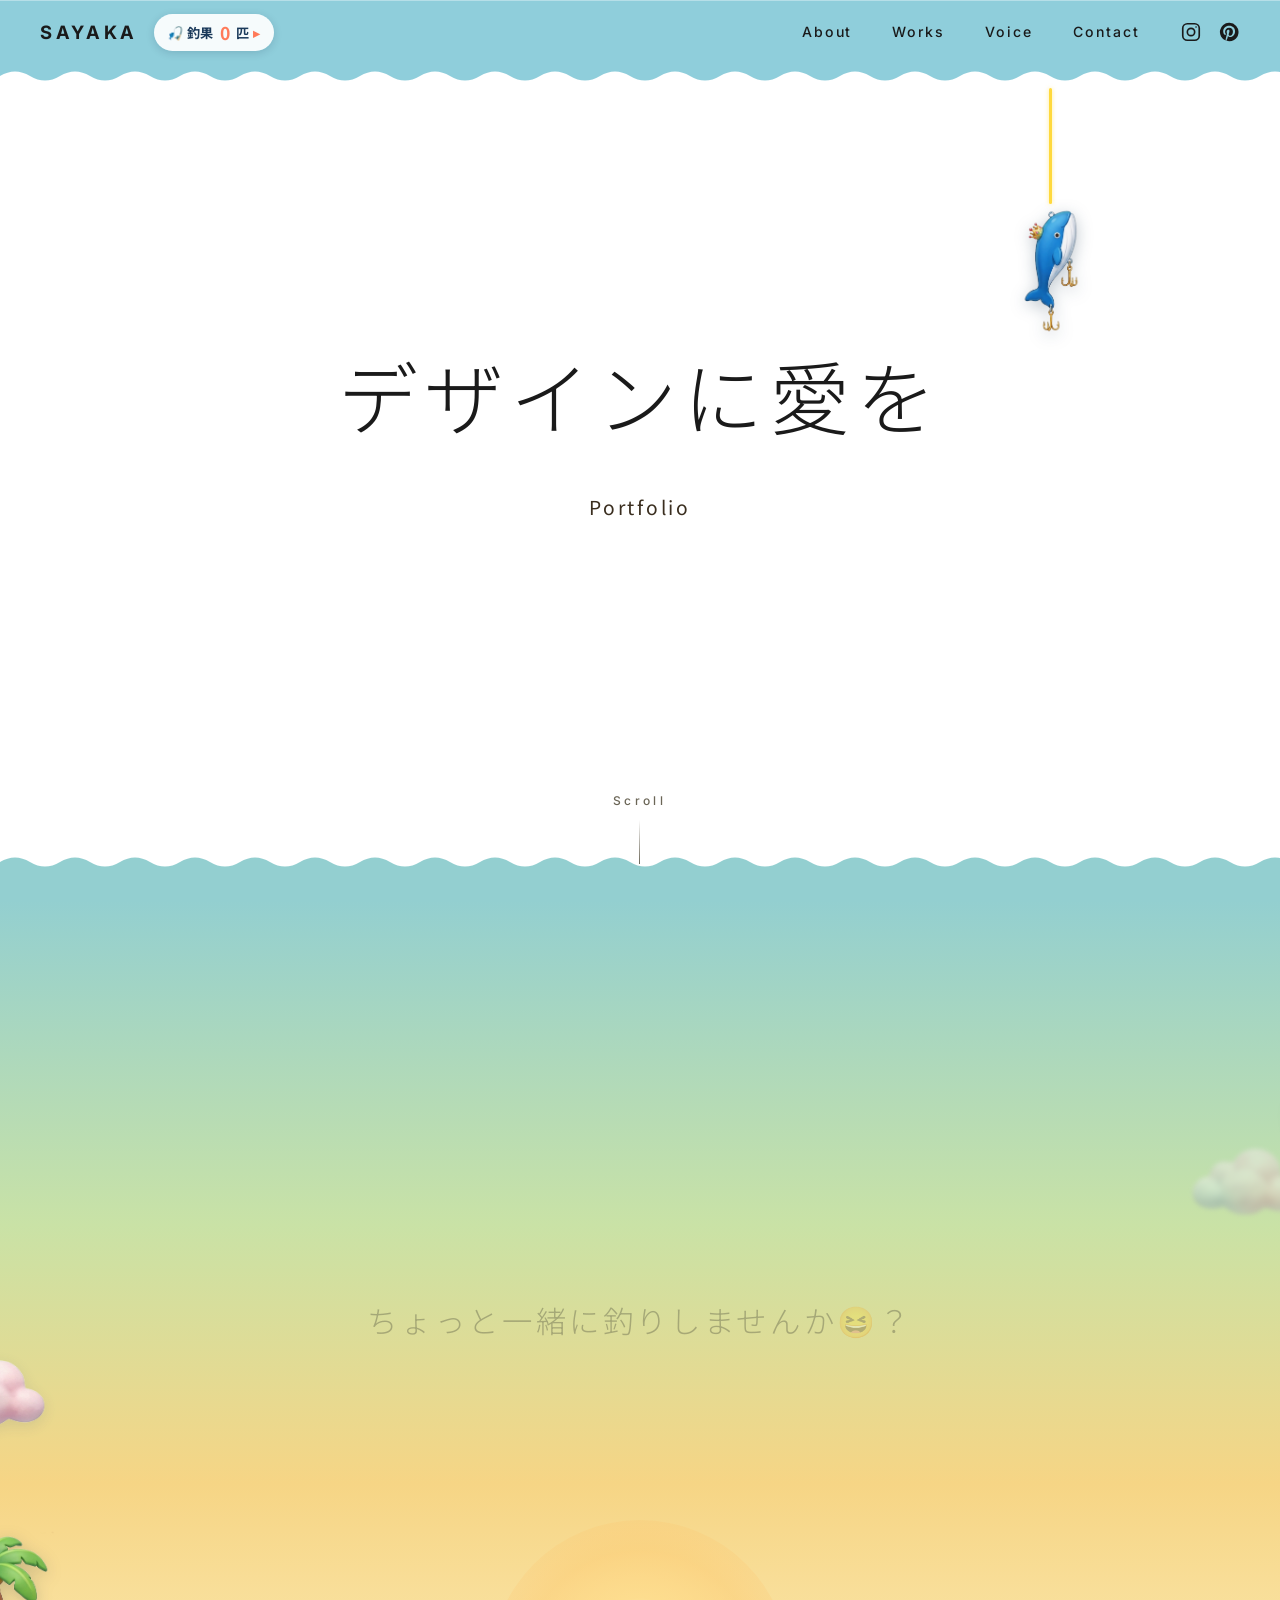
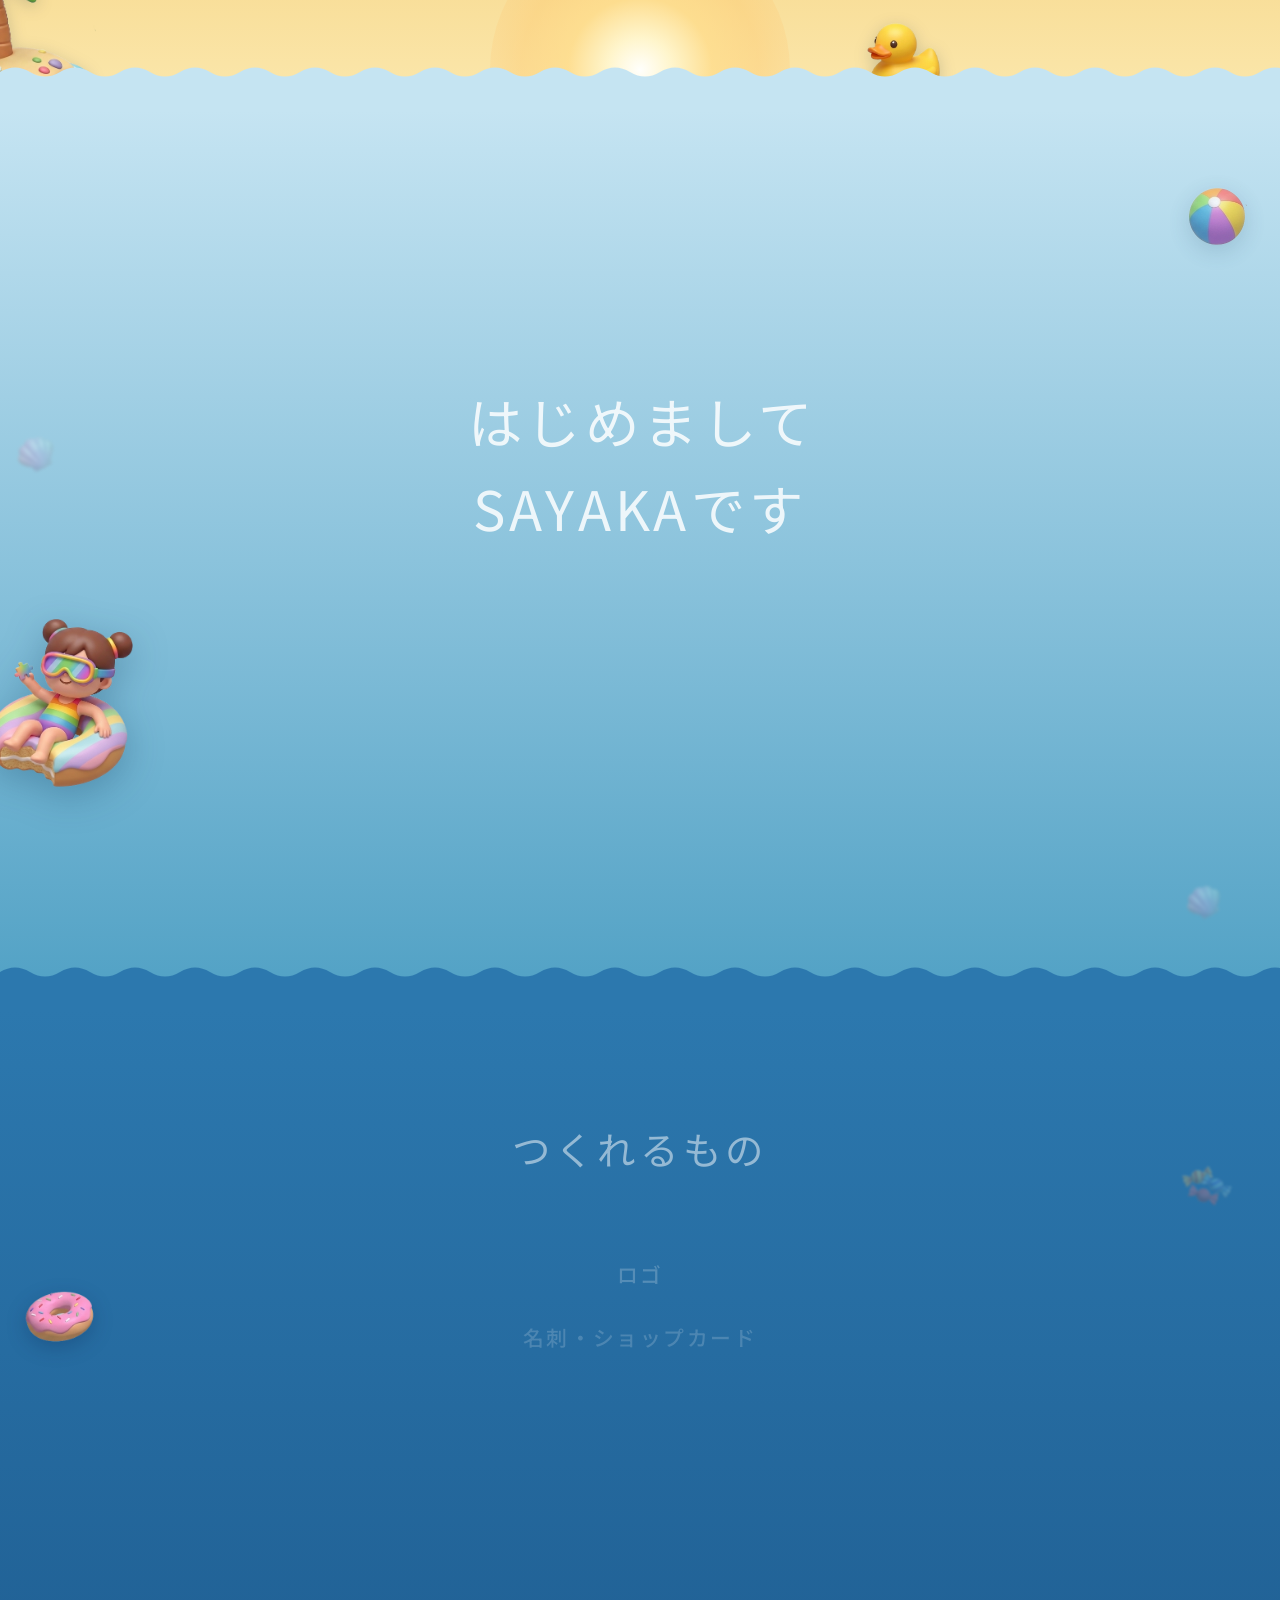
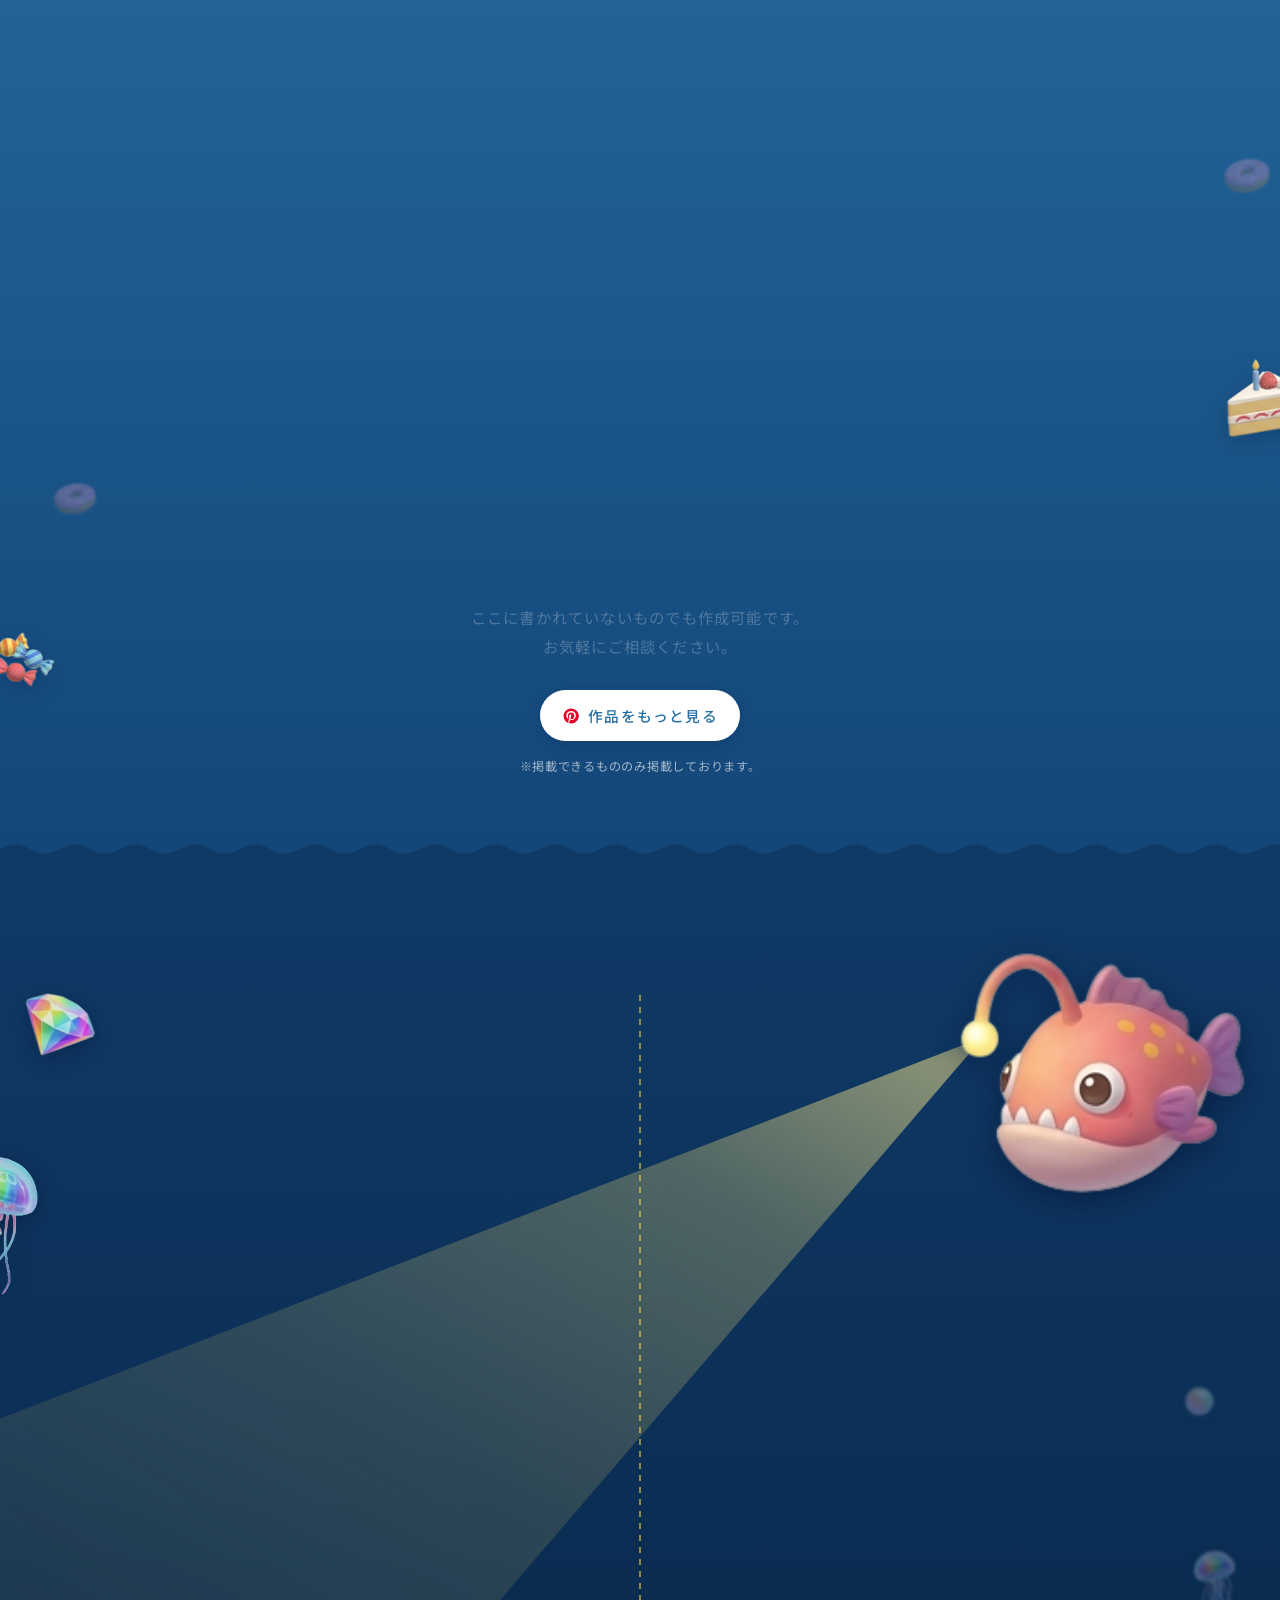
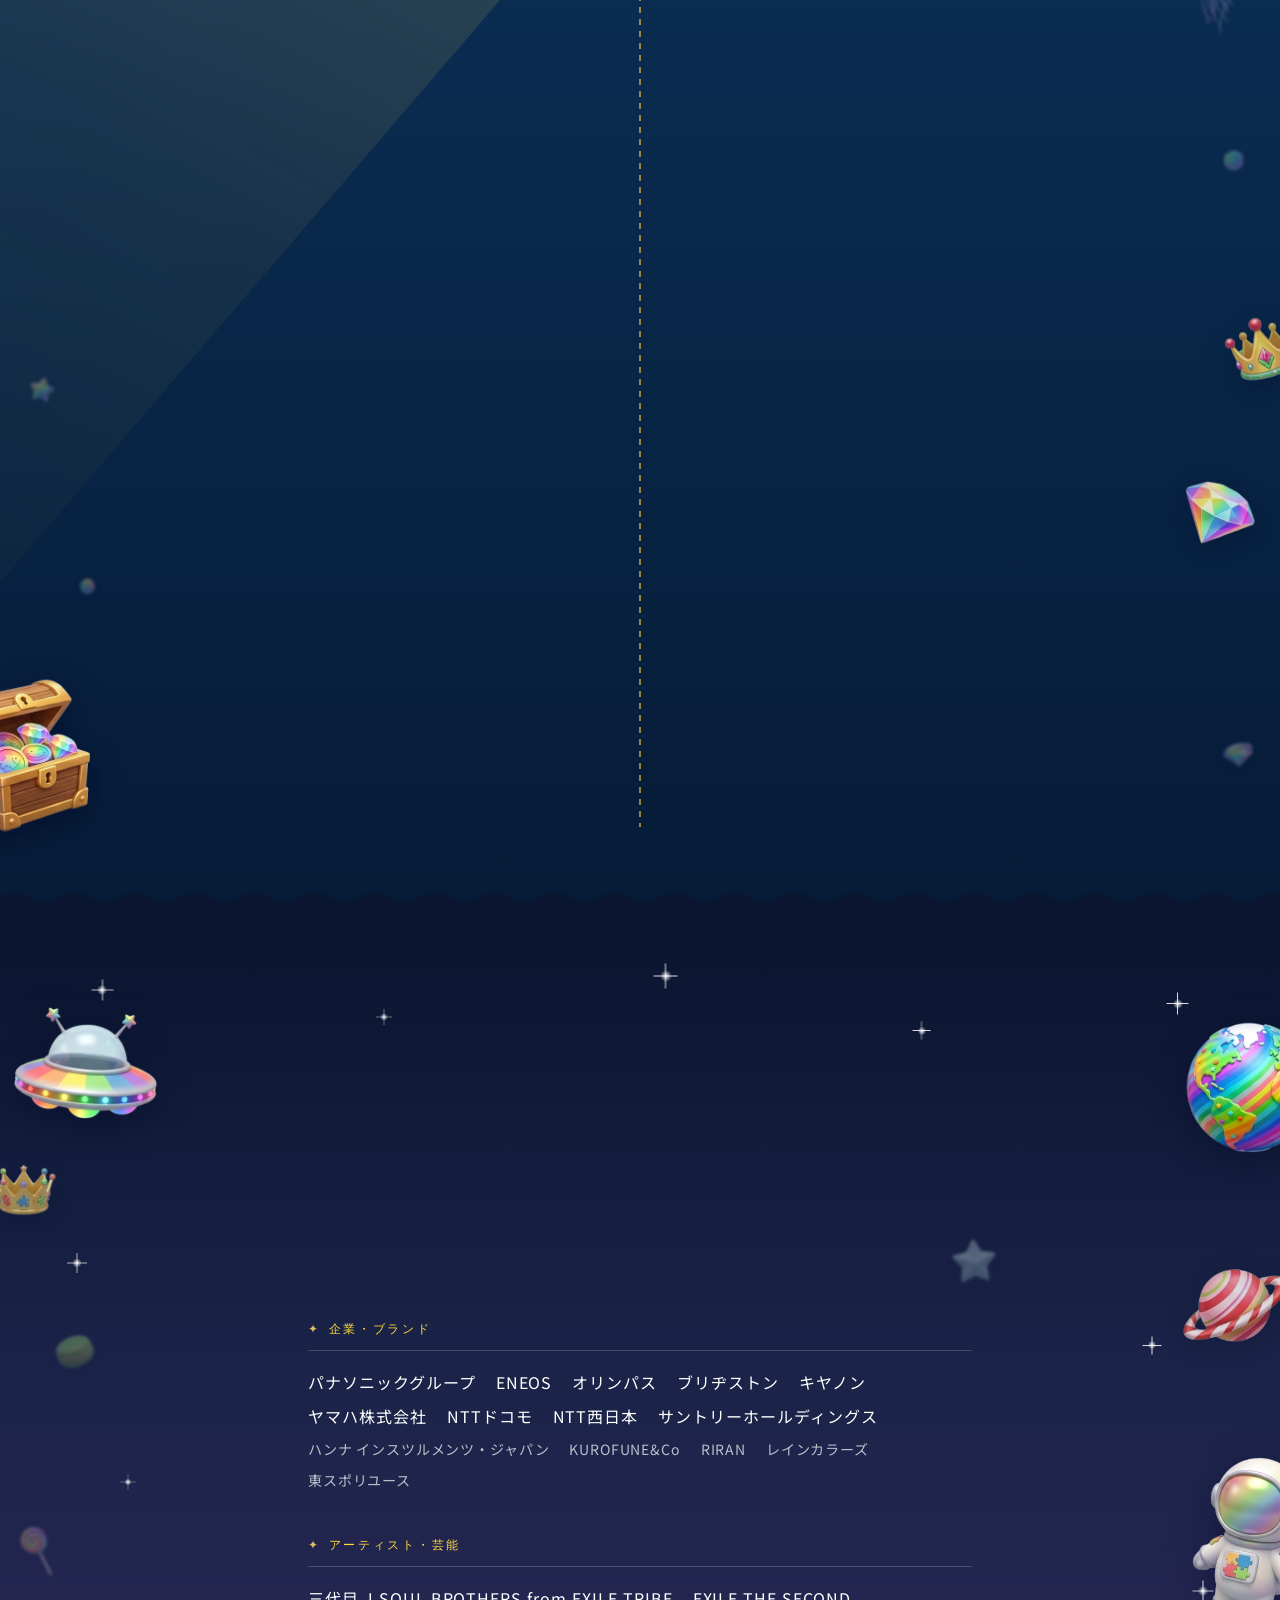
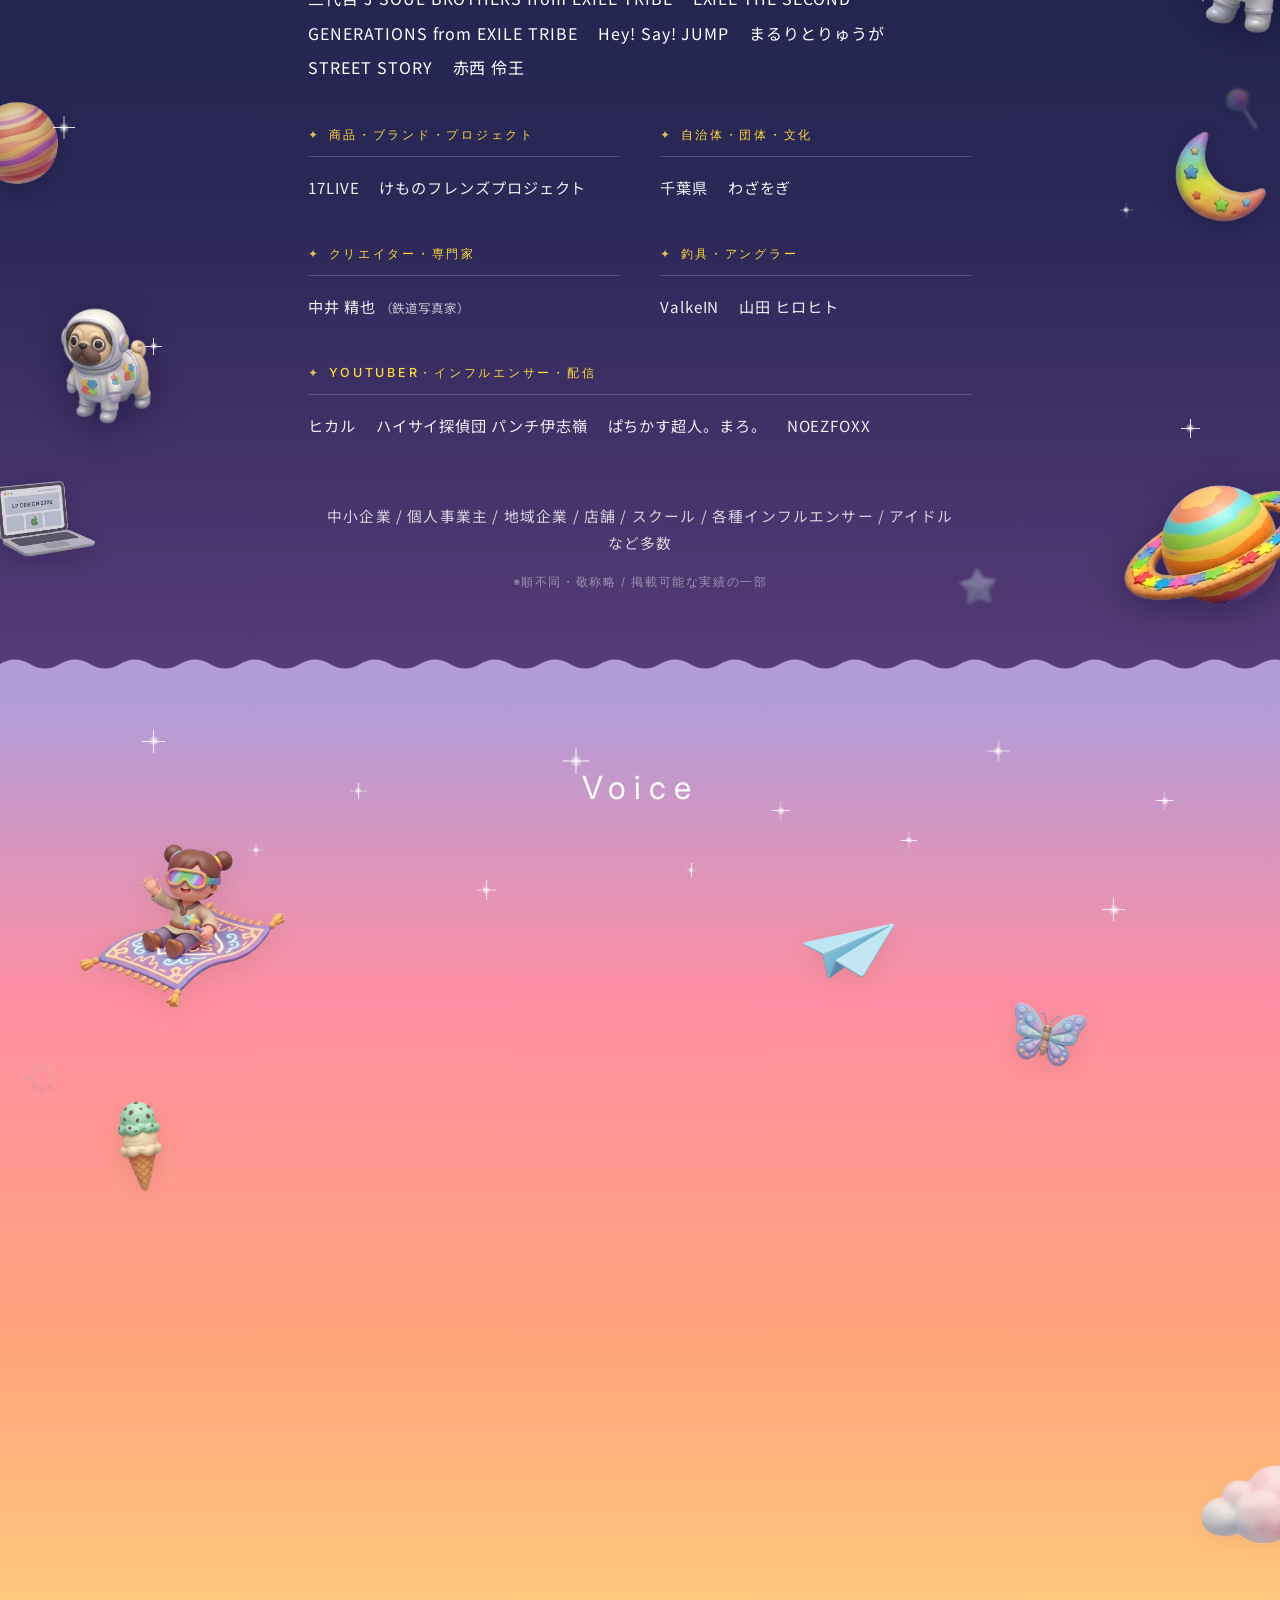
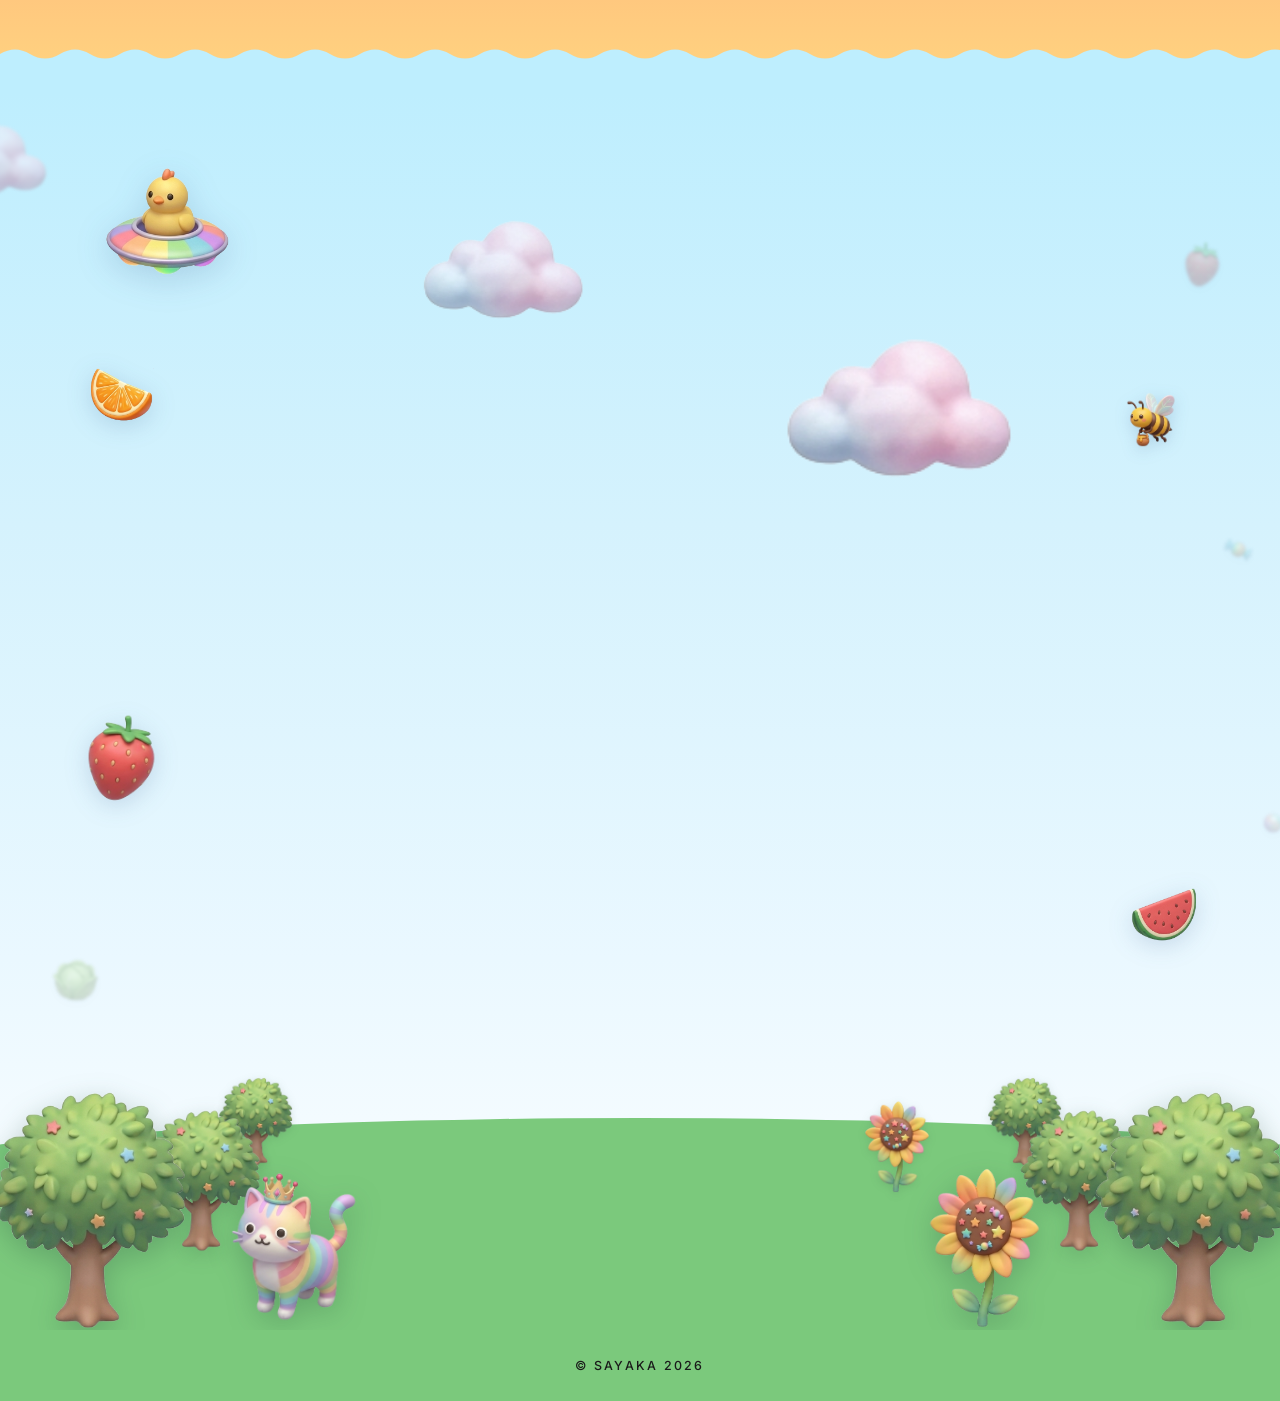
==== site/index.html @ ce90e3fe "絨毯の女の子を大きく＆左の雲の位置へ差し替え／紙飛行機は移動やめてその場ふわふわ Co-Authored-By: Claude Opus 4.8 <noreply@anthropic.com>" ====
<!DOCTYPE html>
<html lang="ja">
<head>
<meta charset="UTF-8">
<meta name="viewport" content="width=device-width, initial-scale=1.0">
<meta name="format-detection" content="telephone=no">
<title>SAYAKA — デザインに愛を。</title>
<meta name="description" content="グラフィックデザイナー SAYAKA のポートフォリオ。思い出に残るものを、つくります。">
<link rel="preconnect" href="https://fonts.googleapis.com">
<link rel="preconnect" href="https://fonts.gstatic.com" crossorigin>
<link href="https://fonts.googleapis.com/css2?family=Noto+Sans+JP:wght@400;500;700;900&family=Inter:wght@400;500;700&display=swap" rel="stylesheet">
<link rel="stylesheet" href="style.css">
</head>
<body>

<!-- 00. Header -->
<header class="site-header">
  <div class="site-header-left">
    <a class="logo" href="/"><span class="logo-text">SAYAKA</span></a>
    <button class="catch-count" type="button" title="タップで釣果コレクションを見る">🎣 釣果 <span class="catch-count-num">0</span>匹 <span class="catch-count-arrow">▸</span></button>
  </div>
  <div class="site-header-right">
  <nav class="site-nav">
    <a href="#about">About</a>
    <a href="#works">Works</a>
    <a href="#voice">Voice</a>
    <a href="#contact">Contact</a>
  </nav>
  <div class="site-social" aria-label="ソーシャルリンク">
    <a class="social-icon" href="https://www.instagram.com/sayachel88/" target="_blank" rel="noopener noreferrer" aria-label="Instagram">
      <svg viewBox="0 0 24 24" fill="none" stroke="currentColor" stroke-width="1.8" stroke-linecap="round" stroke-linejoin="round" aria-hidden="true">
        <rect x="3" y="3" width="18" height="18" rx="5"/>
        <circle cx="12" cy="12" r="4"/>
        <circle cx="17.5" cy="6.5" r="0.9" fill="currentColor" stroke="none"/>
      </svg>
    </a>
    <a class="social-icon" href="https://pin.it/50VM6u7" target="_blank" rel="noopener noreferrer" aria-label="Pinterest">
      <svg viewBox="0 0 24 24" fill="currentColor" aria-hidden="true">
        <path d="M12 2a10 10 0 0 0-3.6 19.3c-.1-.8 0-1.8.2-2.6l1.2-5.2s-.3-.6-.3-1.5c0-1.4.8-2.4 1.8-2.4.8 0 1.2.6 1.2 1.4 0 .8-.5 2.1-.8 3.3-.3 1 .5 1.8 1.5 1.8 1.8 0 3.1-1.9 3.1-4.6 0-2.4-1.7-4.1-4.1-4.1-2.8 0-4.5 2.1-4.5 4.3 0 .8.3 1.8.7 2.3.1.1.1.2.1.3l-.3 1c-.1.2-.2.2-.4.1-1.3-.6-2.1-2.5-2.1-4 0-3.2 2.3-6.2 6.7-6.2 3.5 0 6.2 2.5 6.2 5.9 0 3.5-2.2 6.3-5.3 6.3-1 0-2-.5-2.4-1.1l-.6 2.4c-.3.9-.9 2-1.3 2.7A10 10 0 1 0 12 2z"/>
      </svg>
    </a>
  </div>
  <button class="menu-toggle" type="button" aria-label="メニュー" aria-expanded="false" aria-controls="mobile-menu">
    <svg class="menu-icon-open" viewBox="0 0 24 24" fill="none" stroke="currentColor" stroke-width="2" stroke-linecap="round" aria-hidden="true">
      <line x1="4" y1="7" x2="20" y2="7"/>
      <line x1="4" y1="12" x2="20" y2="12"/>
      <line x1="4" y1="17" x2="20" y2="17"/>
    </svg>
    <svg class="menu-icon-close" viewBox="0 0 24 24" fill="none" stroke="currentColor" stroke-width="2" stroke-linecap="round" aria-hidden="true">
      <line x1="6" y1="6" x2="18" y2="18"/>
      <line x1="6" y1="18" x2="18" y2="6"/>
    </svg>
  </button>
  </div>
</header>

<nav class="mobile-menu" id="mobile-menu" aria-hidden="true">
  <a href="#about">About</a>
  <a href="#works">Works</a>
  <a href="#voice">Voice</a>
  <a href="#contact">Contact</a>
</nav>

<!-- ルアー＋糸: viewport固定、スクロール追従（黄色糸） -->
<div class="lure-trail" aria-hidden="true">
  <img class="trail-lure" src="assets/img/lure-new.png" alt="" title="タップして釣る">
  <img class="trail-catch" src="" alt="">
  <span class="lure-hint">タップして釣る🎣</span>
</div>
<!-- キャスト中の曲線（SVG bezier） -->
<svg class="cast-curve" aria-hidden="true" preserveAspectRatio="none">
  <path class="cast-curve-path" d="M0 0"/>
</svg>
<!-- 着水後の垂直線（着水位置→ルアー） -->
<div class="trail-line" aria-hidden="true"></div>

<!-- 着水しぶき・波紋（viewport固定、stageのoverflow:hidden外） -->
<div class="ripple-container" aria-hidden="true">
  <div class="ripple ripple-1"></div>
  <div class="ripple ripple-2"></div>
  <div class="ripple ripple-3"></div>
  <div class="ripple ripple-4"></div>
  <div class="ripple ripple-5"></div>
  <div class="ripple ripple-6"></div>
</div>
<div class="splash" aria-hidden="true">
  <span class="drop"></span><span class="drop"></span><span class="drop"></span><span class="drop"></span>
  <span class="drop"></span><span class="drop"></span><span class="drop"></span><span class="drop"></span>
</div>

<!-- 釣れた！バナー -->
<div class="catch-banner" aria-hidden="true">
  <span class="catch-rank-badge"></span>
  <span class="catch-banner-emoji"></span>
  <span class="catch-banner-name"></span>
</div>

<!-- 釣果コレクション（履歴パネル） -->
<div class="catch-history" aria-hidden="true">
  <div class="catch-history-panel">
    <div class="catch-history-head">
      <span class="catch-history-title">🎣 釣果コレクション</span>
      <button class="catch-history-close" type="button" aria-label="閉じる">×</button>
    </div>
    <p class="catch-history-summary"></p>
    <div class="catch-history-list"></div>
    <button class="catch-history-reset" type="button">🌊 ぜんぶ海に逃がす</button>
  </div>
</div>

<!-- 釣り図鑑（釣れた／逃げられた を全画面表示） -->
<div class="catch-dex" aria-hidden="true">
  <div class="catch-dex-card">
    <div class="catch-dex-top">
      <span class="catch-dex-no">No.00</span>
      <span class="catch-dex-rank"></span>
    </div>
    <div class="catch-dex-imgwrap">
      <img class="catch-dex-img" src="" alt="">
      <span class="catch-dex-emoji"></span>
    </div>
    <h3 class="catch-dex-name"></h3>
    <div class="catch-dex-meta"><span class="catch-dex-size"></span></div>
    <p class="catch-dex-desc"></p>
    <button class="catch-dex-close" type="button">とじる</button>
  </div>
</div>

<!-- 01. Hero -->
<section class="hero" id="about">
  <div class="hero-bg" aria-hidden="true"></div>
  <div class="hero-inner">
    <h1 class="hero-title"><span class="hero-title-line">デザインに愛を</span></h1>
    <p class="hero-sub">Portfolio</p>
  </div>
  <div class="scroll-prompt" aria-hidden="true">
    <span class="scroll-prompt-text">Scroll</span>
    <span class="scroll-prompt-arrow"></span>
  </div>
  <div class="wave-divider" style="--wave-color:#93CFD0" aria-hidden="true"></div>
</section>

<!-- Scroll Narrative -->
<main class="narrative" id="narrative">

  <!-- 釣り竿（ルアーは別途追従） -->
  <div class="fishing-rod-wrap" aria-hidden="true">
    <img class="fishing-rod" src="assets/img/rod-new.png" alt="">
  </div>

  <!-- Stage 0: Prelude -->
  <section class="stage stage-prelude" data-stage="0">
    <div class="prelude-sky" aria-hidden="true">
      <img class="sky-fg sky-seagull"          src="assets/img/sky-seagull.png" alt="">
      <img class="sky-mid sky-cloud-pastel-2"  src="assets/img/sky-cloud-pastel-2.png" alt="">
      <img class="sky-bg sky-cloud-bg-1"       src="assets/img/sky-cloud-pastel-1.png" alt="">
    </div>
    <!-- 朝日：中央・水平線あたりから昇る光（太陽画像の代わり・朝を表現） -->
    <div class="prelude-sunrise" aria-hidden="true"></div>
    <div class="stage-text stage-text-prelude">
      <p class="lead">ちょっと一緒に<br class="sp-only-br">釣りしませんか😆？</p>
    </div>
    <!-- 波の上にぷかぷか：椰子の木の島とアヒル（z-index < wave で下半分が水色塗りに隠れる） -->
    <img class="prelude-floater pf-palm" src="assets/img/sea-palm-island.png" alt="" aria-hidden="true">
    <img class="prelude-floater pf-duck" src="assets/img/sea-duck.png" alt="" aria-hidden="true">
    <!-- 飛魚：水面をスイーッと飛ぶように泳ぐ（釣れる） -->
    <img class="prelude-floater pf-flyingfish" src="assets/img/flyingfish.png" alt="" aria-hidden="true">
    <div class="wave-divider" style="--wave-color:#C5E4F2" aria-hidden="true"></div>
  </section>

  <!-- Stage 1: Sea Surface -->
  <section class="stage stage-surface" data-stage="1">

    <!-- 海面の浮き物（手前/中/奥の3レイヤー） -->
    <div class="surface-decor" aria-hidden="true">
      <!-- 手前 -->
      <img class="surface-fg sf-girl-donut"   src="assets/img/sea-girl-donut.png" alt="">
      <!-- 中 -->
      <img class="surface-mid sf-beachball"   src="assets/img/sea-beachball.png" alt="">
      <!-- 奥 -->
      <img class="surface-bg sf-shell"        src="assets/img/sea-shell.png" alt="">
      <img class="surface-bg sf-shell-2"      src="assets/img/sea-shell.png" alt="">
    </div>

    <div class="stage-text stage-text-surface">
      <h2 class="greeting">はじめまして<br>SAYAKAです</h2>
      <p class="role">
        <svg class="role-icon" viewBox="0 0 24 24" fill="none" stroke="currentColor" stroke-width="2" stroke-linecap="round" stroke-linejoin="round" aria-hidden="true">
          <path d="M12 19l7-7 3 3-7 7-3-3z"/>
          <path d="M18 13l-1.5-7.5L2 2l3.5 14.5L13 18l5-5z"/>
          <path d="M2 2l7.586 7.586"/>
          <circle cx="11" cy="11" r="2"/>
        </svg>
        <span>デザイナー</span>
      </p>
      <p class="info-line">
        <svg class="info-icon" viewBox="0 0 24 24" fill="none" stroke="currentColor" stroke-width="2" stroke-linecap="round" stroke-linejoin="round" aria-hidden="true">
          <path d="M22 10v6M2 10l10-5 10 5-10 5z"/>
          <path d="M6 12v5c3 3 9 3 12 0v-5"/>
        </svg>
        <span>商工会連合会 専門家派遣 講師</span>
      </p>
      <p class="info-line">
        <svg class="info-icon" viewBox="0 0 24 24" fill="none" stroke="currentColor" stroke-width="2" stroke-linecap="round" stroke-linejoin="round" aria-hidden="true">
          <rect x="2" y="3" width="20" height="14" rx="2" ry="2"/>
          <line x1="2" y1="20" x2="22" y2="20"/>
          <line x1="8" y1="20" x2="16" y2="20"/>
        </svg>
        <span>Illustrator / Photoshop / Premiere Pro / InDesign</span>
      </p>
      <p class="info-line info-line-ai">
        <svg class="info-icon" viewBox="0 0 24 24" fill="none" stroke="currentColor" stroke-width="2" stroke-linecap="round" stroke-linejoin="round" aria-hidden="true">
          <path d="M12 3v3M12 18v3M3 12h3M18 12h3M5.6 5.6l2.1 2.1M16.3 16.3l2.1 2.1M5.6 18.4l2.1-2.1M16.3 7.7l2.1-2.1"/>
          <circle cx="12" cy="12" r="3.5"/>
        </svg>
        <span>AI × デザイン、新しい風を</span>
      </p>
    </div>
    <div class="wave-divider" style="--wave-color:#2C78AE" aria-hidden="true"></div>
  </section>

  <!-- Stage 2: 海中 (魚5匹 + ジャンル名縦1列) -->
  <section class="stage stage-undersea" data-stage="2" id="works">
    <div class="fish-school" aria-hidden="true">
      <img class="fish fish-a" src="assets/img/sea-whale.png" alt="">
      <img class="fish fish-b" src="assets/img/sea-dolphin.png" alt="">
      <img class="fish fish-c" src="assets/img/sea-tuna.png" alt="">
      <img class="fish fish-d" src="assets/img/sea-rainbowtrout.png" alt="">
      <img class="fish fish-e" src="assets/img/sea-goldfish.png" alt="">
      <img class="fish fish-f" src="assets/img/sea-crab.png" alt="">
      <img class="fish fish-turtle" src="assets/img/sea-turtle.png" alt="">
      <img class="bubble bubble-1" src="assets/img/sea-bubble.png" alt="">
      <img class="bubble bubble-2" src="assets/img/sea-bubble.png" alt="">
      <img class="bubble bubble-3" src="assets/img/sea-bubble.png" alt="">
      <img class="treat treat-1" src="assets/img/treat-donut.png" alt="">
      <img class="treat treat-2" src="assets/img/treat-cake.png" alt="">
      <img class="treat treat-3" src="assets/img/treat-candy.png" alt="">

      <!-- 奥行きレイヤー（30%透過＋縮小＋blur） -->
      <img class="bg-item bg-candy"    src="assets/img/treat-candy.png"   alt="">
      <img class="bg-item bg-donut-1"  src="assets/img/treat-donut.png"   alt="">
      <img class="bg-item bg-donut-2"  src="assets/img/treat-donut.png"   alt="">
    </div>
    <div class="stage-text stage-text-undersea">
      <p class="undersea-lead">つくれるもの</p>
      <ul class="genre-list">
        <li class="genre">ロゴ</li>
        <li class="genre">名刺・ショップカード</li>
        <li class="genre">はがき・DM</li>
        <li class="genre">チラシ・フライヤー<span class="genre-sub">A4片面〜両面２つ折り等</span></li>
        <li class="genre">ポスター</li>
        <li class="genre">パッケージ</li>
        <li class="genre">販促物・POP</li>
        <li class="genre">グッズ<span class="genre-sub">ステッカー・Tシャツ・タオル等</span></li>
        <li class="genre">キャラクターデザイン</li>
        <li class="genre">パンフレット</li>
        <li class="genre">SNS関連<span class="genre-sub">バナー・フィード画像・リール動画</span></li>
        <li class="genre">動画作成<span class="genre-sub">YouTube・インスタグラム等</span></li>
        <li class="genre">Web・LP（AIで制作）</li>
      </ul>
      <p class="genre-note">ここに書かれていないものでも作成可能です。<br>お気軽にご相談ください。</p>
      <a class="genre-pinterest" href="https://pin.it/50VM6u7" target="_blank" rel="noopener noreferrer" aria-label="Pinterest で作品を見る">
        <svg viewBox="0 0 24 24" fill="currentColor" aria-hidden="true">
          <path d="M12 2a10 10 0 0 0-3.6 19.3c-.1-.8 0-1.8.2-2.6l1.2-5.2s-.3-.6-.3-1.5c0-1.4.8-2.4 1.8-2.4.8 0 1.2.6 1.2 1.4 0 .8-.5 2.1-.8 3.3-.3 1 .5 1.8 1.5 1.8 1.8 0 3.1-1.9 3.1-4.6 0-2.4-1.7-4.1-4.1-4.1-2.8 0-4.5 2.1-4.5 4.3 0 .8.3 1.8.7 2.3.1.1.1.2.1.3l-.3 1c-.1.2-.2.2-.4.1-1.3-.6-2.1-2.5-2.1-4 0-3.2 2.3-6.2 6.7-6.2 3.5 0 6.2 2.5 6.2 5.9 0 3.5-2.2 6.3-5.3 6.3-1 0-2-.5-2.4-1.1l-.6 2.4c-.3.9-.9 2-1.3 2.7A10 10 0 1 0 12 2z"/>
        </svg>
        <span>作品をもっと見る</span>
      </a>
      <p class="genre-pinterest-note">※掲載できるもののみ掲載しております。</p>
    </div>
    <div class="wave-divider" style="--wave-color:#0F3A66" aria-hidden="true"></div>
  </section>

  <!-- Stage 3: 深海 (アンコウ) -->
  <section class="stage stage-deep" data-stage="3">
    <!-- アンコウのライトコーン（触覚の玉から下を照らす光のみ）。位置はアンコウのCSS変数から計算して玉に固定 -->
    <div class="angler-light-cone" aria-hidden="true"></div>
    <img class="anglerfish" src="assets/img/anglerfish.png" alt="" aria-hidden="true">

    <!-- 深海の泡（下から上に上がる） -->
    <div class="deep-bubbles" aria-hidden="true">
      <img class="d-bubble d-bubble-1" src="assets/img/sea-bubble.png" alt="">
      <img class="d-bubble d-bubble-2" src="assets/img/sea-bubble.png" alt="">
      <img class="d-bubble d-bubble-3" src="assets/img/sea-bubble.png" alt="">
      <img class="d-bubble d-bubble-4" src="assets/img/sea-bubble.png" alt="">
      <img class="d-bubble d-bubble-5" src="assets/img/sea-bubble.png" alt="">
    </div>

    <!-- 深海の生き物・宝物（3レイヤー奥行き） -->
    <div class="deep-decor" aria-hidden="true">
      <!-- 手前レイヤー -->
      <img class="deep-fg deep-treasure" src="assets/img/deep-treasure.png" alt="">
      <img class="deep-fg deep-squid"    src="assets/img/deep-squid.png" alt="">
      <img class="deep-fg deep-oarfish"  src="assets/img/deep-oarfish.png" alt="">

      <!-- 中レイヤー -->
      <img class="deep-mid deep-jellyfish" src="assets/img/deep-jellyfish.png" alt="">
      <img class="deep-mid deep-crown"     src="assets/img/deep-crown.png" alt="">
      <img class="deep-mid deep-diamond"   src="assets/img/deep-diamond.png" alt="">
      <img class="deep-mid deep-diamond-2" src="assets/img/deep-diamond.png" alt="">

      <!-- 奥レイヤー（透過＋blur） -->
      <img class="deep-bg deep-jellyfish-small" src="assets/img/deep-jellyfish-small.png" alt="">
      <img class="deep-bg deep-pearl-1"  src="assets/img/deep-pearl-1.png" alt="">
      <img class="deep-bg deep-pearl-2"  src="assets/img/deep-pearl-2.png" alt="">
      <img class="deep-bg deep-pearl-3"  src="assets/img/deep-pearl-3.png" alt="">
      <img class="deep-bg deep-star"     src="assets/img/deep-star.png" alt="">
      <img class="deep-bg deep-crystal"  src="assets/img/deep-crystal.png" alt="">
    </div>
    <div class="stage-text stage-text-deep">
      <ol class="deep-timeline">
        <li class="deep-step">
          <div class="deep-step-icon" aria-hidden="true">
            <svg viewBox="0 0 32 32" fill="none">
              <path d="M4 13l12-5 12 5-12 5z" fill="currentColor"/>
              <path d="M9 15.5v3c1.5 1.8 4.5 2.8 7 2.8s5.5-1 7-2.8v-3" stroke="currentColor" stroke-width="1.8" stroke-linecap="round" stroke-linejoin="round" fill="none"/>
              <path d="M27 13.5v6.5" stroke="currentColor" stroke-width="1.8" stroke-linecap="round"/>
              <circle cx="27" cy="21.5" r="1.6" fill="currentColor"/>
            </svg>
          </div>
          <div class="deep-step-card">
            <p class="deep-step-eyebrow">Step 01</p>
            <h3 class="deep-step-title">日本デザイン専門学校</h3>
            <p class="deep-step-body">プロダクトデザイン専攻 卒業。</p>
          </div>
        </li>
        <li class="deep-step">
          <div class="deep-step-icon" aria-hidden="true">
            <svg viewBox="0 0 32 32" fill="none">
              <path d="M19 5l8 8-13 13H6v-8z" fill="currentColor"/>
              <path d="M20.5 6.5l4.5 4.5" stroke="rgba(255,255,255,0.55)" stroke-width="1.2" stroke-linecap="round"/>
              <path d="M27 3.2l0.5 1.3 1.3 0.5-1.3 0.5-0.5 1.3-0.5-1.3-1.3-0.5 1.3-0.5z" fill="currentColor"/>
              <circle cx="4" cy="28" r="0.9" fill="currentColor"/>
            </svg>
          </div>
          <div class="deep-step-card">
            <p class="deep-step-eyebrow">Step 02</p>
            <h3 class="deep-step-title">グラフィックデザイン<br>事務所</h3>
            <p class="deep-step-body">立体から、平面へ。<br>アシスタントからプロへ。</p>
          </div>
        </li>
        <li class="deep-step">
          <div class="deep-step-icon" aria-hidden="true">
            <svg viewBox="0 0 32 32" fill="none">
              <path d="M3 8c4-1.5 9-1.5 13 1.5v15c-4-3-9-3-13-1.5z" fill="currentColor"/>
              <path d="M29 8c-4-1.5-9-1.5-13 1.5v15c4-3 9-3 13-1.5z" fill="currentColor" opacity="0.78"/>
            </svg>
          </div>
          <div class="deep-step-card">
            <p class="deep-step-eyebrow">Step 03</p>
            <h3 class="deep-step-title">日本デザイン専門学校<br>ものデザイン学科 担任</h3>
            <p class="deep-step-body">ものづくり×グラフィックを教える。<br>クラスの子達が卒業と共に退職。</p>
          </div>
        </li>
        <li class="deep-step">
          <div class="deep-step-icon" aria-hidden="true">
            <svg viewBox="0 0 32 32" fill="none">
              <path d="M16 3l3.4 8.7 9.3 0.6-7.2 6 2.3 9-7.8-5.2-7.8 5.2 2.3-9-7.2-6 9.3-0.6z" fill="currentColor"/>
            </svg>
          </div>
          <div class="deep-step-card">
            <p class="deep-step-eyebrow">Step 04</p>
            <h3 class="deep-step-title">フリーランスとして独立</h3>
            <p class="deep-step-body">企業・ブランド・YouTuberまで、<br>幅広くデザインを。</p>
          </div>
        </li>
        <li class="deep-step">
          <div class="deep-step-icon" aria-hidden="true">
            <svg viewBox="0 0 32 32" fill="none">
              <rect x="12" y="3" width="8" height="14" rx="4" fill="currentColor"/>
              <path d="M7 14c0 5 4 9 9 9s9-4 9-9" stroke="currentColor" stroke-width="2" stroke-linecap="round" fill="none"/>
              <path d="M16 23v5" stroke="currentColor" stroke-width="2" stroke-linecap="round"/>
              <path d="M11 28h10" stroke="currentColor" stroke-width="2" stroke-linecap="round"/>
            </svg>
          </div>
          <div class="deep-step-card">
            <p class="deep-step-eyebrow">Step 05</p>
            <h3 class="deep-step-title">千葉県商工会連合会<br>専門家派遣</h3>
            <p class="deep-step-body">デザイン講師に就任。<br>2026年現在も継続中。</p>
          </div>
        </li>
        <li class="deep-step">
          <div class="deep-step-icon" aria-hidden="true">
            <svg viewBox="0 0 32 32" fill="none">
              <rect x="8" y="9" width="18" height="10" rx="3" fill="currentColor"/>
              <circle cx="14" cy="21" r="2.4" fill="currentColor"/>
              <circle cx="21" cy="21" r="2.4" fill="currentColor"/>
              <path d="M8 14l-5 3" stroke="currentColor" stroke-width="2" stroke-linecap="round"/>
            </svg>
          </div>
          <div class="deep-step-card">
            <p class="deep-step-eyebrow">Step 06</p>
            <h3 class="deep-step-title">キャンピングトレーラー生活</h3>
            <p class="deep-step-body">案件で半年間、車での生活を送る。<br>牽引の技術取得。</p>
          </div>
        </li>
        <li class="deep-step deep-step-final">
          <div class="deep-step-icon" aria-hidden="true">
            <svg viewBox="0 0 32 32" fill="none">
              <path d="M16 27l-9-9c-2.5-2.5-2.5-6.5 0-9s6.5-2.5 9 0c2.5-2.5 6.5-2.5 9 0s2.5 6.5 0 9z" fill="currentColor"/>
              <path d="M27 3.5l0.6 1.6 1.6 0.6-1.6 0.6-0.6 1.6-0.6-1.6-1.6-0.6 1.6-0.6z" fill="currentColor" opacity="0.75"/>
              <circle cx="5" cy="6" r="1" fill="currentColor" opacity="0.6"/>
            </svg>
          </div>
          <div class="deep-step-card">
            <p class="deep-step-eyebrow deep-step-eyebrow-final">[ Daily use. ]</p>
            <h3 class="deep-step-title">あなたの心に、<br>誰かの心に。</h3>
            <p class="deep-step-body">そっと寄り添って、<br>世界をすこし動かしていく。</p>
          </div>
        </li>
      </ol>
    </div>
    <div class="wave-divider" style="--wave-color:#0A1530" aria-hidden="true"></div>
  </section>

  <!-- Stage 4: 宇宙 (新アセット + 顔つき月 + 塊魂風★) -->
  <section class="stage stage-space" data-stage="4">
    <div class="shooting" aria-hidden="true">
      <span class="shoot shoot-1"></span>
      <span class="shoot shoot-2"></span>
      <span class="shoot shoot-3"></span>
    </div>

    <!-- 新アセット：手前 / 中 / 奥 の3レイヤー -->
    <div class="space-decor" aria-hidden="true">
      <!-- 手前レイヤー -->
      <img class="space-fg space-ufo"             src="assets/img/space-ufo.png" alt="">
      <img class="space-fg space-earth"           src="assets/img/space-earth.png" alt="">
      <img class="space-fg space-planet-saturn"   src="assets/img/space-planet-saturn.png" alt="">
      <img class="space-fg space-astronaut"       src="assets/img/space-astronaut.png" alt="">
      <img class="space-fg space-dog-astro"       src="assets/img/land-dog-astronaut.png" alt="">

      <!-- 中レイヤー -->
      <img class="space-mid space-crown"          src="assets/img/space-crown.png" alt="">
      <img class="space-mid space-moon-rainbow"   src="assets/img/space-moon-rainbow.png" alt="">
      <img class="space-mid space-planet-pink"    src="assets/img/space-planet-pink.png" alt="">
      <img class="space-mid space-planet-striped" src="assets/img/space-planet-striped.png" alt="">
      <img class="space-mid space-laptop"         src="assets/img/space-laptop.png" alt="">

      <!-- 奥レイヤー（30%透過＋blur） -->
      <img class="space-bg space-macaron-green"   src="assets/img/space-macaron-green.png" alt="">
      <img class="space-bg space-macaron-yellow"  src="assets/img/space-macaron-yellow.png" alt="">
      <img class="space-bg space-lollipop-round"  src="assets/img/space-lollipop-round.png" alt="">
      <img class="space-bg space-lollipop-spiral" src="assets/img/space-lollipop-spiral.png" alt="">
      <img class="space-bg space-star-pale"       src="assets/img/space-star-pale.png" alt="">
      <img class="space-bg space-star-pale-2"     src="assets/img/space-star-pale.png" alt="">
    </div>
    <!-- キラキラ光る星：上部と左右の余白に満遍なく（中央の文字・実績は避ける） -->
    <div class="twinkle-field twinkle-field-space" aria-hidden="true">
      <span class="twinkle" style="top:4%;left:8%;--s:13px;--d:2.7s;--delay:0s"></span>
      <span class="twinkle" style="top:6%;left:30%;--s:10px;--d:3.2s;--delay:.7s"></span>
      <span class="twinkle" style="top:3%;left:52%;--s:15px;--d:2.9s;--delay:1.2s"></span>
      <span class="twinkle" style="top:7%;left:72%;--s:11px;--d:3.4s;--delay:.4s"></span>
      <span class="twinkle" style="top:5%;left:92%;--s:13px;--d:2.6s;--delay:1s"></span>
      <span class="twinkle tw-sp-off" style="top:24%;left:6%;--s:12px;--d:3.1s;--delay:.3s"></span>
      <span class="twinkle tw-sp-off" style="top:40%;left:10%;--s:9px;--d:3.5s;--delay:1.5s"></span>
      <span class="twinkle tw-sp-off" style="top:58%;left:5%;--s:14px;--d:2.8s;--delay:.9s"></span>
      <span class="twinkle tw-sp-off" style="top:74%;left:12%;--s:10px;--d:3.3s;--delay:1.8s"></span>
      <span class="twinkle tw-sp-off" style="top:30%;left:90%;--s:11px;--d:2.7s;--delay:.6s"></span>
      <span class="twinkle tw-sp-off" style="top:48%;left:94%;--s:13px;--d:3.4s;--delay:1.3s"></span>
      <span class="twinkle tw-sp-off" style="top:64%;left:88%;--s:9px;--d:3s;--delay:.2s"></span>
      <span class="twinkle tw-sp-off" style="top:80%;left:93%;--s:12px;--d:2.9s;--delay:1.6s"></span>
    </div>
    <div class="stage-text stage-text-space">
      <p class="space-lead">これまで、<br>ご一緒させていただいたみなさま</p>

      <div class="works-grid">
        <section class="works-cat works-cat-wide">
          <h3 class="works-cat-title">企業・ブランド</h3>
          <ul class="works-list works-list-primary">
            <li>パナソニックグループ</li>
            <li>ENEOS</li>
            <li>オリンパス</li>
            <li>ブリヂストン</li>
            <li>キヤノン</li>
            <li>ヤマハ株式会社</li>
            <li>NTTドコモ</li>
            <li>NTT西日本</li>
            <li>サントリーホールディングス</li>
          </ul>
          <ul class="works-list works-list-sub">
            <li>ハンナ インスツルメンツ・ジャパン</li>
            <li>KUROFUNE&amp;Co</li>
            <li>RIRAN</li>
            <li>レインカラーズ</li>
            <li>東スポリユース</li>
          </ul>
        </section>

        <section class="works-cat works-cat-wide">
          <h3 class="works-cat-title">アーティスト・芸能</h3>
          <ul class="works-list works-list-primary">
            <li>三代目 J SOUL BROTHERS from EXILE TRIBE</li>
            <li>EXILE THE SECOND</li>
            <li>GENERATIONS from EXILE TRIBE</li>
            <li>Hey! Say! JUMP</li>
            <li>まるりとりゅうが</li>
            <li>STREET STORY</li>
            <li>赤西 伶王</li>
          </ul>
        </section>

        <section class="works-cat">
          <h3 class="works-cat-title">商品・ブランド・プロジェクト</h3>
          <ul class="works-list">
            <li>17LIVE</li>
            <li>けものフレンズプロジェクト</li>
          </ul>
        </section>

        <section class="works-cat">
          <h3 class="works-cat-title">自治体・団体・文化</h3>
          <ul class="works-list">
            <li>千葉県</li>
            <li>わざをぎ</li>
          </ul>
        </section>

        <section class="works-cat">
          <h3 class="works-cat-title">クリエイター・専門家</h3>
          <ul class="works-list">
            <li>中井 精也<span class="works-note-inline">（鉄道写真家）</span></li>
          </ul>
        </section>

        <section class="works-cat">
          <h3 class="works-cat-title">釣具・アングラー</h3>
          <ul class="works-list">
            <li>ValkeIN</li>
            <li>山田 ヒロヒト</li>
          </ul>
        </section>

        <section class="works-cat works-cat-wide">
          <h3 class="works-cat-title">YouTuber・インフルエンサー・配信</h3>
          <ul class="works-list">
            <li>ヒカル</li>
            <li>ハイサイ探偵団 パンチ伊志嶺</li>
            <li>ぱちかす超人。まろ。</li>
            <li>NOEZFOXX</li>
          </ul>
        </section>
      </div>

      <p class="works-footnote">
        中小企業 / 個人事業主 / 地域企業 / 店舗 / スクール / 各種インフルエンサー / アイドル など多数
      </p>
      <p class="works-disclaimer">※順不同・敬称略 / 掲載可能な実績の一部</p>
    </div>
    <div class="wave-divider" style="--wave-color:#B19CD9" aria-hidden="true"></div>
  </section>

  <!-- Stage 5: Voice -->
  <section class="stage stage-dawn" data-stage="5" id="voice">

    <!-- そらと海の上 の素材：3レイヤー奥行き、Voice 文字を避けて配置 -->
    <div class="dawn-decor" aria-hidden="true">

      <!-- 中：もう一つのパステル雲 -->
      <img class="dawn-mid dawn-cloud-pastel-2" src="assets/img/sky-cloud-pastel-2.png" alt="">

      <!-- 釣れる素材（ボイス＝朝の空ゾーン）。釣ると消える。各々それらしい動き -->
      <img class="dawn-fg dawn-parrot"   src="assets/img/parrot.png" alt="">
      <img class="dawn-fg dawn-plane"    src="assets/img/paper-plane.png" alt="">
      <img class="dawn-fg dawn-carpet"   src="assets/img/carpet-girl.png" alt="">
      <img class="dawn-fg dawn-butterfly" src="assets/img/butterfly.png" alt="">
      <img class="dawn-fg dawn-ice"      src="assets/img/ice-chocomint.png" alt="">

      <!-- 奥（30%透過＋blur、文字に被ってもOK） -->
      <img class="dawn-bg dawn-rays"        src="assets/img/sky-rays.png" alt="">
    </div>
    <!-- 上部だけキラキラ光る星（文字に被らないよう上空に配置） -->
    <div class="twinkle-field twinkle-field-dawn" aria-hidden="true">
      <span class="twinkle" style="top:4%;left:12%;--s:14px;--d:2.6s;--delay:0s"></span>
      <span class="twinkle" style="top:9%;left:28%;--s:10px;--d:3.2s;--delay:.6s"></span>
      <span class="twinkle" style="top:6%;left:45%;--s:16px;--d:2.9s;--delay:1.1s"></span>
      <span class="twinkle" style="top:11%;left:61%;--s:11px;--d:3.4s;--delay:.3s"></span>
      <span class="twinkle" style="top:5%;left:78%;--s:13px;--d:2.7s;--delay:.9s"></span>
      <span class="twinkle tw-sp-off" style="top:15%;left:20%;--s:9px;--d:3.1s;--delay:1.4s"></span>
      <span class="twinkle tw-sp-off" style="top:19%;left:38%;--s:12px;--d:2.8s;--delay:.5s"></span>
      <span class="twinkle tw-sp-off" style="top:14%;left:71%;--s:10px;--d:3.5s;--delay:1.7s"></span>
      <span class="twinkle tw-sp-off" style="top:21%;left:87%;--s:14px;--d:2.6s;--delay:.2s"></span>
      <span class="twinkle tw-sp-off" style="top:17%;left:54%;--s:8px;--d:3.3s;--delay:1s"></span>
      <span class="twinkle" style="top:10%;left:91%;--s:11px;--d:3s;--delay:1.3s"></span>
    </div>
    <div class="stage-text stage-text-dawn">
      <p class="dawn-eyebrow">Voice</p>
      <ul class="voice-chat">
        <li class="voice-row voice-row-left">
          <img class="voice-icon vi-cat" src="assets/img/land-cat-rainbow.png" alt="">
          <div class="voice-bubble">余白の使い方がうまい。<br>しっくり来るデザイナーに出会うことの喜びを感じました。</div>
        </li>
        <li class="voice-row voice-row-right">
          <div class="voice-bubble">毎年お世話になっています！<br>細かいニュアンスまで汲み取って表現してくれる。<br>世界観の作り込みがとっても上手なので、とても印象に残る作品に仕上げてくれます。<br>やり取りがとても丁寧で曖昧なこちらのイメージをしっかり形にしてくれるので安心感があります。</div>
          <img class="voice-icon vi-dog" src="assets/img/land-dog-astronaut.png" alt="">
        </li>
        <li class="voice-row voice-row-left">
          <img class="voice-icon vi-dolphin" src="assets/img/sea-dolphin.png" alt="">
          <div class="voice-bubble">とにかく安心感があって、何かお願いするときも、SAYAKAさんなら間違いないと思っていつもお願いしています。<br><br>こちらの話をしっかり聞いてくれるのはもちろんですが、ただ言われた通りに作るだけではなく、より良くなる提案をしてくれるので毎回助けられています。<br><br>デザインのセンスも抜群で、自分ではうまく言葉にできないイメージまで汲み取って形にしてくれるところもすごいなと思います。<br><br>コミュ力が高いので安心して相談できる大切な存在です。<br><br>これからもたくさん頼らせてもらうと思うので、引き続きよろしくお願いします！</div>
        </li>
      </ul>
    </div>
    <div class="wave-divider" style="--wave-color:#BEEEFE" aria-hidden="true"></div>
  </section>

  <!-- Stage 6: 地上 -->
  <section class="stage stage-landing" data-stage="6" id="contact">

    <!-- 奥行きのある雲が横に流れるバンド（各層2セット複製でシームレスループ） -->
    <div class="cloud-band" aria-hidden="true">
      <!-- 各層1つ（ループ用に同じ画像を2枚）＝奥行き3層で合計3つ -->
      <div class="cloud-layer -far">
        <img src="assets/img/sky-cloud-pastel-1.png" alt=""><img src="assets/img/sky-cloud-pastel-1.png" alt="">
      </div>
      <div class="cloud-layer -mid">
        <img src="assets/img/sky-cloud-pastel-2.png" alt=""><img src="assets/img/sky-cloud-pastel-2.png" alt="">
      </div>
      <div class="cloud-layer -near">
        <img src="assets/img/land-cloud-2.png" alt=""><img src="assets/img/land-cloud-2.png" alt="">
      </div>
    </div>

    <!-- 地上ステージの新アセット（3レイヤー奥行き、フォーム本文を避けて配置） -->
    <div class="land-decor" aria-hidden="true">
      <!-- 手前（コーナーのみ） -->
      <img class="land-fg ld-chick-ufo"     src="assets/img/land-chick-ufo.png" alt="">


      <!-- 地上：奥（far：小さく）— シンメトリ：左右に木とひまわり -->
      <img class="land-ground land-ground-far ld-tree-far-1"     src="assets/img/land-tree-star.png" alt="">
      <img class="land-ground land-ground-far ld-tree-far-2"     src="assets/img/land-tree-star.png" alt="">
      <img class="land-ground land-ground-far ld-tree-far-3"     src="assets/img/land-tree-star.png" alt="">
      <img class="land-ground land-ground-far ld-tree-far-4"     src="assets/img/land-tree-star.png" alt="">
      <img class="land-ground land-ground-far ld-sunflower-r-far" src="assets/img/land-sunflower.png" alt="">

      <!-- 地上：中（mid：中サイズ）— シンメトリ -->
      <img class="land-ground land-ground-mid ld-tree-mid-1"   src="assets/img/land-tree-star.png" alt="">
      <img class="land-ground land-ground-mid ld-tree-mid-2"   src="assets/img/land-tree-star.png" alt="">

      <!-- 地上：手前（fg：大きく・鮮明）— シンメトリ -->
      <img class="land-ground land-ground-fg ld-tree-fg-1"     src="assets/img/land-tree-star.png" alt="">
      <img class="land-ground land-ground-fg ld-tree-fg-2"     src="assets/img/land-tree-star.png" alt="">
      <img class="land-ground land-ground-fg ld-sunflower-r-fg" src="assets/img/land-sunflower.png" alt="">
      <img class="land-ground land-ground-fg ld-cat-rainbow"   src="assets/img/land-cat-rainbow.png" alt="">

      <!-- 奥（透過+blur、文字に被ってもOK） -->
      <img class="land-bg ld-orange"     src="assets/img/land-orange.png" alt="">
      <img class="land-bg ld-strawberry" src="assets/img/land-strawberry.png" alt="">
      <img class="land-bg ld-grape"      src="assets/img/land-strawberry.png" alt="">
      <img class="land-bg ld-watermelon" src="assets/img/land-watermelon.png" alt="">
      <img class="land-bg ld-cabbage"    src="assets/img/land-cabbage.png" alt="">
      <img class="land-bg ld-candy"      src="assets/img/land-candy.png" alt="">
      <img class="land-bg ld-pearl"      src="assets/img/land-pearl.png" alt="">
      <!-- 蜂：ブンブン飛び回る -->
      <img class="ld-bee" src="assets/img/bee.png" alt="" aria-hidden="true">
    </div>
    <div class="stage-text stage-text-landing">
      <p class="landing-lead">釣行、お付き合いくださりありがとうございました✨<br>最後に釣果ボタンをクリックして魚たちを海に逃してあげてくださいね🐠</p>
      <p class="landing-cta">ご相談・お見積もり</p>
      <p class="landing-cta-sub">お気軽にお問い合わせください💫</p>

      <form class="contact-form" id="contact-form" action="https://formspree.io/f/REPLACE_WITH_YOUR_FORMSPREE_ID" method="POST" novalidate>
        <div class="form-row">
          <label class="form-label" for="cf-name">お名前 <span class="form-required">*</span></label>
          <input class="form-input" id="cf-name" name="name" type="text" required autocomplete="name" placeholder="山田 花子">
        </div>
        <div class="form-row">
          <label class="form-label" for="cf-email">メールアドレス <span class="form-required">*</span></label>
          <input class="form-input" id="cf-email" name="email" type="email" required autocomplete="email" placeholder="hanako@example.com">
        </div>
        <div class="form-row">
          <label class="form-label" for="cf-subject">件名</label>
          <input class="form-input" id="cf-subject" name="subject" type="text" placeholder="ロゴ制作のご相談">
        </div>
        <div class="form-row">
          <label class="form-label" for="cf-message">お問い合わせ内容 <span class="form-required">*</span></label>
          <textarea class="form-input form-textarea" id="cf-message" name="message" rows="5" required placeholder="ご相談内容をお気軽にどうぞ。"></textarea>
        </div>
        <button class="form-submit" type="submit">
          <span>送信する</span>
          <span class="form-arrow">→</span>
        </button>
        <p class="form-status" aria-live="polite"></p>
        <p class="form-reply-note">※ご返信は通常 3 営業日以内にお送りしております。<br>万が一 3 日以上経っても返信が届かない場合は、迷惑メールフォルダのご確認をお願いするか、お手数ですが再度お問い合わせください。</p>
        <p class="form-privacy-note">お問い合わせいただいた個人情報は、ご返信・ご相談対応の目的でのみ使用し、第三者への提供はいたしません。</p>
      </form>
    </div>
    <div class="landscape" aria-hidden="true">
      <div class="grass"></div>
    </div>
  </section>

</main>

<footer class="site-footer">
  <p class="footer-copy">© SAYAKA 2026</p>
</footer>

<script src="assets/js/gsap.min.js"></script>
<script src="assets/js/ScrollTrigger.min.js"></script>
<script src="main.js"></script>

</body>
</html>
---- site/style.css ----
/* ============================================================
   SAYAKA LP — A案: 生成PNG画像を組み込んだ釣りメインLP
   ============================================================ */

:root {
  --paper:        #FFF8E8;
  --ink:          #1A1A1A;
  --ink-2:        #3A2E1F;
  --ink-mute:     #6B6657;

  --yellow:       #FFD93D;
  --yellow-deep:  #F2A93D;
  --coral:        #F2806E;
  --pink:         #FF8FA3;
  --teal:         #5DD3C5;
  --purple:       #C9B6FF;
  --orange:       #FFB347;
  --sky:          #A8E6F2;
  --grass:        #7BC97C;
  --mizuiro:      #8FCEDB;
  --mizuiro-deep: #6BB8C8;

  --font-jp: 'AXIS Std', 'AxisStd', 'AXIS', 'Noto Sans JP', 'Hiragino Sans', 'YuGothic', sans-serif;
  --font-en: 'Inter', 'Helvetica Neue', sans-serif;

  --fs-display: clamp(2.6rem, 6.5vw, 5.0rem);
  --fs-h1:      clamp(2.0rem, 5vw, 3.4rem);
  --fs-lead:    clamp(1.3rem, 3vw, 2.0rem);
  --fs-body:    clamp(0.95rem, 1.2vw, 1.05rem);

  --lh-tight: 1.4;
  --lh-base:  1.85;
  --tracking: 0.04em;

  --sp-2: 8px;  --sp-3: 16px; --sp-4: 24px; --sp-5: 40px;
  --sp-6: 64px; --sp-7: 96px; --sp-8: 144px;

  --header-h: 64px;

  --ease-out: cubic-bezier(0.22, 1, 0.36, 1);
  --ease-soft: cubic-bezier(0.4, 0, 0.2, 1);

  /* 実績(works-grid)の中央1040pxを避けて装飾画像を配置するための基準値
     値が大きいほど works から離れた外側に配置される (works edge = 50% + 520px) */
  --side-near: calc(50% + 540px);  /* works端から20px外 */
  --side-mid:  calc(50% + 580px);  /* works端から60px外 */
  --side-far:  calc(50% + 620px);  /* works端から100px外 */
}

/* スマホ専用の改行（PCでは無効） */
.sp-only-br { display: none; }

@media (max-width: 720px) {
  .sp-only-br { display: inline; }

  :root {
    --side-near: calc(50% + 80px);
    --side-mid:  calc(50% + 105px);
    --side-far:  calc(50% + 130px);
  }
  .hero { height: 75vh; min-height: 500px; }
  .stage-prelude { min-height: 55vh; }
  .stage-surface { min-height: 70vh; }
  .stage-undersea { min-height: auto; padding: 80px 0; }
  .stage-deep { min-height: auto; }
  .stage-dawn { min-height: auto; padding: 60px 0; }
  .stage-landing { min-height: auto; }

  /* モバイル：手前・中間レイヤーの静的装飾を非表示（文字・SVGアイコンに被るため） */
  /* 背景レイヤーと動いてる魚（swimming animation）は残す */
  .deep-jellyfish, .deep-crown, .deep-diamond, .deep-diamond-2, .deep-treasure { display: none; }
  .space-planet-pink, .space-planet-striped, .space-moon-rainbow, .space-laptop, .space-shootingstar, .space-ufo, .space-planet-saturn { display: none; }
  .dawn-cloud-pastel-1, .dawn-cloud-pastel-2, .dawn-sun-decorated, .dawn-shootingstar { display: none; }
  .ld-cloud-1, .ld-cloud-2 { display: none; }

  /* 海面：PCと左右を揃える（女の子＝左下／ボール＝右上）。逆サイドにしない */
  .sf-girl-donut { top: auto; bottom: 6%; left: 4%; right: auto; width: 110px; height: 110px; }
  .sf-beachball { top: 6%; right: 6%; left: auto; width: 56px; height: 56px; }
  .sf-shell, .sf-shell-2 { display: none; }

  /* 海中：上の空きすぎを縮小 */
  .stage-undersea { padding: 32px 0 80px; }

  /* 宇宙：地球と宇宙飛行士はバランス位置で表示 */
  .space-earth { top: 30px; left: 4%; right: auto; width: 80px; height: 80px; }
  .space-astronaut { top: 40px; right: 4%; left: auto; width: 80px; height: 100px; }
  /* パグはわざをぎの横、王冠は鉄道写真家の斜め下 */
  .space-dog-astro { top: 53%; left: 4%; right: auto; width: 70px; height: 78px; }
  .space-crown { top: 62%; right: 4%; left: auto; width: 50px; height: 50px; }
}

*, *::before, *::after { box-sizing: border-box; }
html { scroll-behavior: smooth; }
html, body { overflow-x: hidden; }

body {
  margin: 0;
  font-family: var(--font-jp);
  font-weight: 400;
  font-size: var(--fs-body);
  line-height: var(--lh-base);
  letter-spacing: var(--tracking);
  color: var(--ink);
  background-color: #FFFFFF;
  -webkit-font-smoothing: antialiased;
  -moz-osx-font-smoothing: grayscale;
  /* 日本語をなるべく文節単位で自然に折り返す（変な位置での改行を防ぐ）。
     auto-phrase 対応ブラウザ(Chrome系)で有効、非対応は従来どおりで無害。
     line-break:strict で句読点・小書き文字が行頭に来る不自然な折り返しも抑制。 */
  word-break: auto-phrase;
  line-break: strict;
}

a { color: inherit; text-decoration: none; transition: opacity 0.2s var(--ease-out); }
a:hover { opacity: 0.7; }
img, svg { max-width: 100%; height: auto; display: block; }
ul { list-style: none; padding: 0; margin: 0; }

/* Header */
.site-header {
  position: fixed;
  top: 0; left: 0; right: 0;
  height: var(--header-h);
  z-index: 100;
  display: flex;
  align-items: center;
  justify-content: space-between;
  padding: 0 var(--sp-5);
  background: var(--mizuiro);
  box-shadow: 0 1px 0 rgba(255, 255, 255, 0.35) inset;
}
.site-header::after {
  content: '';
  position: absolute;
  left: 0; right: 0;
  top: 100%;
  height: 24px;
  /* セクションの波と同じ中サイズ（周期60px・振幅18px）。継ぎ目なく繰り返す */
  background-image: url("data:image/svg+xml;utf8,%3Csvg xmlns='http://www.w3.org/2000/svg' width='60' height='24' viewBox='0 0 60 24' preserveAspectRatio='none'%3E%3Cpath d='M0,0 L60,0 L60,12 Q45,21 30,12 T0,12 Z' fill='%238FCEDB'/%3E%3C/svg%3E");
  background-size: 60px 24px;
  background-repeat: repeat-x;
  pointer-events: none;
}
.logo-text {
  font-family: var(--font-en);
  font-weight: 700;
  font-size: 1.15rem;
  letter-spacing: 0.2em;
}
.site-header-left {
  display: flex;
  align-items: center;
  gap: var(--sp-3);
}
.site-header-right {
  display: flex;
  align-items: center;
  gap: var(--sp-5);
}
.site-nav {
  display: flex;
  gap: var(--sp-5);
  font-family: var(--font-en);
  font-weight: 500;
  font-size: 0.88rem;
  letter-spacing: 0.14em;
}
.site-social {
  display: flex;
  align-items: center;
  gap: var(--sp-3);
}
.social-icon {
  display: inline-grid;
  place-items: center;
  width: 22px;
  height: 22px;
  color: var(--ink);
  transition: opacity 0.2s ease, transform 0.2s ease;
}
.social-icon svg {
  width: 100%;
  height: 100%;
}
.social-icon:hover {
  opacity: 0.65;
  transform: translateY(-1px);
}
.social-icon-lg {
  width: 32px;
  height: 32px;
}

/* ハンバーガーメニューボタン（PCでは非表示） */
.menu-toggle {
  display: none;
  background: none;
  border: 0;
  padding: 10px;
  margin: -10px;
  cursor: pointer;
  color: var(--ink);
  -webkit-tap-highlight-color: transparent;
  touch-action: manipulation;
  position: relative;
  z-index: 110;
  pointer-events: auto;
  -webkit-appearance: none;
  appearance: none;
}
.menu-toggle svg { width: 26px; height: 26px; display: block; pointer-events: none; }
.menu-toggle .menu-icon-close { display: none; }
.menu-toggle[aria-expanded="true"] .menu-icon-open { display: none; }
.menu-toggle[aria-expanded="true"] .menu-icon-close { display: block; }

/* モバイルメニュー（オーバーレイ） */
.mobile-menu {
  position: fixed;
  top: var(--header-h);
  left: 0;
  right: 0;
  background: var(--mizuiro);
  z-index: 99;
  padding: var(--sp-5) var(--sp-4) var(--sp-5);
  display: none;
  flex-direction: column;
  gap: var(--sp-4);
  font-family: var(--font-en);
  font-weight: 500;
  font-size: 1.1rem;
  letter-spacing: 0.18em;
  text-align: center;
  box-shadow: 0 12px 24px rgba(20, 70, 110, 0.15);
}
.mobile-menu.is-open {
  display: flex;
  animation: mobileMenuFade 0.24s var(--ease-out);
}
@keyframes mobileMenuFade {
  from { opacity: 0; transform: translateY(-8px); }
  to   { opacity: 1; transform: translateY(0); }
}
.mobile-menu a {
  padding: 10px 12px;
  border-radius: 8px;
}
.mobile-menu a:hover { background: rgba(255, 255, 255, 0.3); }
@media (max-width: 720px) {
  .site-header { padding: 0 var(--sp-3); }
  .site-header-right { gap: var(--sp-3); }
  .site-nav { display: none; }            /* PCナビ非表示 */
  .menu-toggle { display: inline-grid; }  /* ハンバーガー表示 */
  .site-social { gap: var(--sp-2); }
  .social-icon { width: 22px; height: 22px; }
}

/* 釣り竿（左側に配置、横反転して先端を右向きに） */
.fishing-rod-wrap {
  display: none; /* 釣竿は廃止（ルアーと糸だけ出す）。DOMは残しJS参照のnull化を防ぐ */
  position: absolute;
  top: 24px;
  left: 24px;
  width: 220px;
  height: 280px;
  pointer-events: none;
  z-index: 40;
  transform-origin: 20% 85%; /* 持ち手付近を回転中心に */
}
.fishing-rod {
  width: 100%;
  height: 100%;
  object-fit: contain;
  filter: drop-shadow(0 8px 14px rgba(0, 30, 60, 0.18));
  transform: scaleX(-1); /* 右向きに反転 */
  transform-origin: 22% 88%; /* 持ち手付近を支点に */
  animation: rodSwayNatural 7s ease-in-out infinite;
}
/* 風と波で不規則に揺れる、自然な動き */
@keyframes rodSwayNatural {
  0%   { transform: scaleX(-1) rotate(-2deg); }
  18%  { transform: scaleX(-1) rotate(0.6deg) translateY(-1px); }
  35%  { transform: scaleX(-1) rotate(2.4deg); }
  52%  { transform: scaleX(-1) rotate(1.2deg) translateY(0.5px); }
  70%  { transform: scaleX(-1) rotate(-1deg) translateY(-0.5px); }
  85%  { transform: scaleX(-1) rotate(-2.6deg); }
  100% { transform: scaleX(-1) rotate(-2deg); }
}

/* ルアー（viewport固定、scrollで上下移動） — 右側で待機・落下 */
.lure-trail {
  position: fixed;
  top: 0;
  right: 182px;
  width: 80px;
  height: 100vh;
  pointer-events: none;
  z-index: 49;
  opacity: 0;
}
.lure-trail.is-active { opacity: 1; transition: opacity 0.4s var(--ease-out); }

.trail-lure {
  position: absolute;
  top: 220px;
  left: 0;
  width: 64px;
  height: auto;
  object-fit: contain;
  transform-origin: 50% 12%;
  animation: lureWobble 2.4s var(--ease-soft) infinite;
  filter: drop-shadow(0 4px 8px rgba(0, 30, 60, 0.25));
}
@keyframes lureWobble {
  0%, 100% { transform: rotate(-8deg); }
  50%      { transform: rotate(8deg); }
}

/* キャスト中の糸：SVG bezier curve */
.cast-curve {
  position: fixed;
  top: 0;
  left: 0;
  width: 100vw;
  height: 100vh;
  pointer-events: none;
  z-index: 49;
  opacity: 0;
}
.cast-curve.is-active { opacity: 1; transition: opacity 0.2s var(--ease-out); }
.cast-curve-path {
  stroke: #FFD93D;
  stroke-width: 3;
  stroke-linecap: round;
  fill: none;
  filter: drop-shadow(0 0 4px rgba(255, 217, 61, 0.55));
}

/* 着水後の糸：垂直線（着水位置→ルアー） */
.trail-line {
  position: fixed;
  top: 0;
  left: 0;
  width: 3px;
  height: 0;
  background: var(--yellow);
  border-radius: 1.5px;
  box-shadow: 0 0 4px rgba(255, 217, 61, 0.55);
  z-index: 49;
  pointer-events: none;
  opacity: 0;
}
.trail-line.is-active { opacity: 1; transition: opacity 0.3s var(--ease-out); }

/* ===== タップして釣る インタラクション ===== */
/* ルアー自体をクリック可能に */
.trail-lure { pointer-events: auto; cursor: pointer; }
.trail-lure:hover { filter: drop-shadow(0 0 10px rgba(255, 217, 61, 0.85)) drop-shadow(0 4px 8px rgba(0, 30, 60, 0.25)); }
/* 釣れる状態：ルアーが誘うように光る */
.lure-trail.is-catchable .trail-lure {
  animation: lureWobble 2.4s var(--ease-soft) infinite, lureInvite 1.6s ease-in-out infinite;
}
@keyframes lureInvite {
  0%, 100% { filter: drop-shadow(0 4px 8px rgba(0, 30, 60, 0.25)); }
  50%      { filter: drop-shadow(0 0 12px rgba(255, 217, 61, 0.95)) drop-shadow(0 4px 8px rgba(0, 30, 60, 0.25)); }
}
/* 巻き上げ中はゆらゆらを止める（JSで制御） */
.lure-trail.is-reeling .trail-lure { animation: none; }

/* 釣れた獲物（ルアーのフックにぶら下がる） */
.trail-catch {
  position: absolute;
  left: 0;
  top: 0;
  width: 76px;
  height: auto;
  object-fit: contain;
  opacity: 0;
  transform: scale(0.4);
  transform-origin: 50% 0;
  pointer-events: none;
  filter: drop-shadow(0 5px 12px rgba(0, 30, 60, 0.3));
  z-index: 50;
}

/* タップ誘導ヒント（ルアーの左にふわっと） */
.lure-hint {
  position: absolute;
  right: 88px;
  top: 220px;
  transform: translateY(-50%);
  white-space: nowrap;
  background: #ffffff;
  color: #1b3a5b;
  font-size: 12px;
  font-weight: 700;
  letter-spacing: 0.02em;
  padding: 7px 14px;
  border-radius: 999px;
  box-shadow: 0 6px 16px rgba(0, 30, 60, 0.18);
  opacity: 0;
  pointer-events: none;
  transition: opacity 0.3s var(--ease-out);
}
/* しっぽ：本体と同じ白の回転四角形をピルに深くめり込ませ、隙間なく繋ぐ */
.lure-hint::after {
  content: '';
  position: absolute;
  right: 5px;
  top: 50%;
  width: 12px;
  height: 12px;
  background: #ffffff;
  transform: translate(50%, -50%) rotate(45deg);
  border-radius: 2px;
}
.lure-trail.is-catchable .lure-hint { opacity: 1; animation: hintBob 1.8s ease-in-out infinite; }
.lure-trail.is-reeling .lure-hint { opacity: 0; }
@keyframes hintBob {
  0%, 100% { transform: translateY(-50%) translateX(0); }
  50%      { transform: translateY(-50%) translateX(-5px); }
}

/* 釣れた！バナー */
.catch-banner {
  position: fixed;
  top: 88px;
  left: 50%;
  display: flex;
  align-items: center;
  gap: 10px;
  background: linear-gradient(135deg, #ffffff, #fff8e0);
  border: 2px solid var(--yellow);
  color: #1b3a5b;
  padding: 12px 26px;
  border-radius: 999px;
  box-shadow: 0 12px 34px rgba(0, 30, 60, 0.25);
  font-weight: 800;
  white-space: nowrap;
  z-index: 60;
  opacity: 0;
  pointer-events: none;
  transform: translateX(-50%) translateY(-12px) scale(0.9);
}
.catch-banner-emoji { font-size: 24px; line-height: 1; }
.catch-banner-name { font-size: 17px; }
.catch-banner.is-show { animation: catchPop 0.5s var(--ease-out) forwards; }
.catch-banner.is-hide { animation: catchOut 0.4s var(--ease-out) forwards; }
@keyframes catchPop {
  0%   { opacity: 0; transform: translateX(-50%) translateY(-12px) scale(0.8); }
  60%  { opacity: 1; transform: translateX(-50%) translateY(0) scale(1.06); }
  100% { opacity: 1; transform: translateX(-50%) translateY(0) scale(1); }
}
@keyframes catchOut {
  to { opacity: 0; transform: translateX(-50%) translateY(-12px) scale(0.9); }
}

/* 釣果カウンター（左下に固定） */
.catch-count {
  display: inline-flex;
  align-items: center;
  gap: 4px;
  background: rgba(255, 255, 255, 0.92);
  color: #1b3a5b;
  font-weight: 700;
  font-size: 0.82rem;
  letter-spacing: 0.03em;
  padding: 6px 13px;
  border-radius: 999px;
  box-shadow: 0 2px 8px rgba(0, 30, 60, 0.15);
  transition: transform 0.2s var(--ease-out), box-shadow 0.2s var(--ease-out);
  border: none;
  font-family: inherit;
  cursor: pointer;
}
.catch-count:hover,
.catch-count.is-show:hover { transform: translateY(-1px); box-shadow: 0 6px 16px rgba(0, 30, 60, 0.24); }
.catch-count-num {
  display: inline-block;
  min-width: 0.8em;
  text-align: center;
  font-size: 1.1rem;
  color: #ff7a59;
}
.catch-count-arrow { color: #ff7a59; font-weight: 900; }
.catch-count.bump .catch-count-num { animation: countBump 0.4s var(--ease-out); }
@keyframes countBump {
  0%   { transform: scale(1); }
  40%  { transform: scale(1.55); }
  100% { transform: scale(1); }
}

/* ランクバッジ（バナー） */
.catch-rank-badge {
  display: inline-flex;
  align-items: center;
  justify-content: center;
  min-width: 30px;
  height: 24px;
  padding: 0 6px;
  border-radius: 7px;
  background: #9aa7b3;
  color: #fff;
  font-weight: 900;
  font-size: 13px;
  letter-spacing: 0.04em;
  box-shadow: 0 2px 5px rgba(0, 30, 60, 0.2);
}
.catch-banner.is-s  { border-color: #b06bff; }
.catch-banner.is-miss { border-color: #b9c4cf; background: linear-gradient(135deg, #ffffff, #eef2f6); }
.catch-banner.is-miss .catch-banner-name { color: #6b7c8c; }
.catch-banner.is-ss { border-color: #f6b21b; box-shadow: 0 0 0 3px rgba(246,178,27,0.35), 0 12px 34px rgba(0,30,60,0.3); animation: catchPop 0.5s var(--ease-out) forwards, ssGlow 1.1s ease-in-out 0.5s infinite alternate; }
@keyframes ssGlow {
  from { box-shadow: 0 0 0 3px rgba(246,178,27,0.35), 0 12px 34px rgba(0,30,60,0.3); }
  to   { box-shadow: 0 0 0 6px rgba(246,178,27,0.55), 0 12px 40px rgba(246,178,27,0.4); }
}

/* 釣果コレクション（履歴パネル） */
.catch-history {
  position: fixed;
  inset: 0;
  z-index: 200;
  display: flex;
  align-items: center;
  justify-content: center;
  background: rgba(10, 30, 55, 0.45);
  backdrop-filter: blur(3px);
  opacity: 0;
  pointer-events: none;
  transition: opacity 0.25s var(--ease-out);
}
.catch-history.is-open { opacity: 1; pointer-events: auto; }
.catch-history-panel {
  width: min(440px, 90vw);
  max-height: 80vh;
  display: flex;
  flex-direction: column;
  background: #fffdf7;
  border-radius: 20px;
  box-shadow: 0 20px 60px rgba(0, 30, 60, 0.35);
  padding: 20px;
  transform: translateY(12px) scale(0.97);
  transition: transform 0.25s var(--ease-out);
}
.catch-history.is-open .catch-history-panel { transform: translateY(0) scale(1); }
.catch-history-head {
  display: flex;
  align-items: center;
  justify-content: space-between;
  margin-bottom: 4px;
}
.catch-history-title { font-weight: 800; font-size: 1.05rem; color: #1b3a5b; }
.catch-history-close {
  border: none;
  background: #eef2f6;
  color: #1b3a5b;
  width: 32px;
  height: 32px;
  border-radius: 50%;
  font-size: 20px;
  line-height: 1;
  cursor: pointer;
  transition: background 0.2s var(--ease-out);
}
.catch-history-close:hover { background: #dde5ec; }
.catch-history-summary { margin: 2px 0 12px; font-size: 0.8rem; color: #6b7c8c; }
.catch-history-list { overflow-y: auto; display: flex; flex-direction: column; gap: 8px; }
.catch-history-empty { text-align: center; color: #8a99a8; font-size: 0.85rem; line-height: 1.8; padding: 24px 0; }
.ch-item {
  display: flex;
  align-items: center;
  gap: 10px;
  padding: 7px 10px;
  background: #f6f9fb;
  border-radius: 12px;
}
.ch-rank {
  flex-shrink: 0;
  display: inline-flex;
  align-items: center;
  justify-content: center;
  min-width: 30px;
  height: 24px;
  padding: 0 5px;
  border-radius: 7px;
  color: #fff;
  font-weight: 900;
  font-size: 12px;
}
.ch-img { width: 38px; height: 38px; object-fit: contain; flex-shrink: 0; }
.ch-name { flex: 1; font-weight: 600; font-size: 0.9rem; color: #1b3a5b; }
.ch-count { font-weight: 800; color: #ff7a59; font-size: 0.95rem; }
/* 釣果を全部リセット（海に逃がす）。控えめに小さく */
.catch-history-reset {
  align-self: center;
  margin-top: 14px;
  border: none;
  background: transparent;
  color: #9aa7b3;
  font-family: inherit;
  font-size: 0.76rem;
  font-weight: 600;
  letter-spacing: 0.04em;
  cursor: pointer;
  padding: 6px 14px;
  border-radius: 999px;
  transition: background 0.2s var(--ease-out), color 0.2s var(--ease-out);
}
.catch-history-reset:hover { background: #eef2f6; color: #6b7c8c; }
.catch-history-reset.is-confirm { color: #ff6b6b; background: #ffecec; }

/* 釣った生き物はシーンから消える（海に逃がすと戻る） */
.caughtable.caught { display: none !important; }

/* 釣り図鑑（全画面の釣れた／逃げられた表示） */
/* 海に逃がす演出：生き物が画面中央から四方八方へ飛んでいく */
.release-burst {
  position: fixed;
  inset: 0;
  z-index: 230;
  pointer-events: none;
  overflow: hidden;
}
.release-fish {
  position: fixed;
  top: 0; left: 0;
  object-fit: contain;
  will-change: transform, opacity;
  filter: drop-shadow(0 8px 16px rgba(0, 30, 60, 0.25));
}

.catch-dex {
  position: fixed;
  inset: 0;
  z-index: 210;
  display: flex;
  align-items: center;
  justify-content: center;
  padding: 20px;
  background: rgba(8, 24, 46, 0.6);
  backdrop-filter: blur(4px);
  opacity: 0;
  pointer-events: none;
  transition: opacity 0.3s var(--ease-out);
}
.catch-dex.is-open { opacity: 1; pointer-events: auto; }
.catch-dex-card {
  position: relative;
  width: min(440px, 92vw);
  max-height: 88vh;
  overflow-y: auto;
  background: linear-gradient(160deg, #ffffff, #fff6e6);
  border: 4px solid var(--yellow);
  border-radius: 24px;
  box-shadow: 0 24px 70px rgba(0, 20, 50, 0.45);
  padding: 22px;
  text-align: center;
  transform: translateY(16px) scale(0.92);
  transition: transform 0.35s var(--ease-out);
}
.catch-dex.is-open .catch-dex-card { transform: translateY(0) scale(1); }
.catch-dex-top { display: flex; align-items: center; justify-content: space-between; }
.catch-dex-no { font-family: var(--font-en, sans-serif); font-weight: 800; color: #9bb0c2; letter-spacing: 0.08em; }
.catch-dex-rank {
  display: inline-flex; align-items: center; justify-content: center;
  min-width: 38px; height: 30px; padding: 0 8px;
  border-radius: 9px; background: #9aa7b3; color: #fff;
  font-weight: 900; font-size: 16px; letter-spacing: 0.04em;
  box-shadow: 0 3px 8px rgba(0, 30, 60, 0.25);
}
.catch-dex-imgwrap {
  position: relative;
  margin: 8px auto 4px;
  height: 38vh; max-height: 300px;
  display: flex; align-items: center; justify-content: center;
}
.catch-dex-img {
  max-width: 80%; max-height: 100%; object-fit: contain;
  filter: drop-shadow(0 12px 22px rgba(0, 30, 60, 0.28));
  animation: dexFloat 3.4s var(--ease-soft) infinite;
}
@keyframes dexFloat {
  0%, 100% { transform: translateY(0) rotate(-1.5deg); }
  50%      { transform: translateY(-12px) rotate(1.5deg); }
}
.catch-dex-emoji { position: absolute; top: 2px; right: 12%; font-size: 34px; animation: dexFloat 3s var(--ease-soft) infinite 0.3s; }
.catch-dex-name { margin: 6px 0 2px; font-size: 1.7rem; font-weight: 900; color: #14324f; letter-spacing: 0.02em; }
.catch-dex-meta { margin: 8px 0; }
.catch-dex-size {
  display: inline-block; padding: 5px 18px; border-radius: 999px;
  background: #eaf4fb; color: #2670a5; font-weight: 800; font-size: 0.95rem;
}
.catch-dex-desc { margin: 12px 4px 18px; color: #4a5d6e; font-size: 0.92rem; line-height: 1.85; white-space: pre-line; }
.catch-dex-close {
  border: none; cursor: pointer; font-family: inherit; font-weight: 800;
  background: #14324f; color: #fff; padding: 11px 32px; border-radius: 999px;
  font-size: 0.95rem; transition: transform 0.2s var(--ease-out), background 0.2s var(--ease-out);
}
.catch-dex-close:hover { transform: translateY(-2px); background: #1f4868; }
/* SS は金フレーム＋グロー */
.catch-dex.-ss .catch-dex-card {
  border-color: #f6b21b;
  animation: dexSSGlow 1.2s ease-in-out infinite alternate;
}
@keyframes dexSSGlow {
  from { box-shadow: 0 0 0 4px rgba(246, 178, 27, 0.3), 0 24px 70px rgba(0, 20, 50, 0.45); }
  to   { box-shadow: 0 0 0 10px rgba(246, 178, 27, 0.5), 0 24px 80px rgba(246, 178, 27, 0.45); }
}
/* UR（さやか）＝奇跡。虹のグロー＋虹文字（角丸はそのまま） */
.catch-dex.-ur .catch-dex-card {
  border-color: #ff8fb3;
  animation: dexURGlow 1.3s ease-in-out infinite alternate;
}
.catch-dex.-ur .catch-dex-name {
  background: linear-gradient(90deg, #ff5d8f, #ff9f43, #2bc48a, #2f8fff, #a35bff);
  -webkit-background-clip: text; background-clip: text; color: transparent;
}
@keyframes dexURGlow {
  from { box-shadow: 0 0 0 4px rgba(255, 122, 156, 0.28), 0 24px 70px rgba(0, 20, 50, 0.45); }
  to   { box-shadow: 0 0 0 12px rgba(123, 130, 255, 0.45), 0 24px 90px rgba(180, 120, 255, 0.5); }
}
/* 逃げられた表示 */
.catch-dex.is-miss .catch-dex-card { border-color: #b9c4cf; background: linear-gradient(160deg, #ffffff, #eef2f6); }
.catch-dex.is-miss .catch-dex-top,
.catch-dex.is-miss .catch-dex-meta { display: none; }
.catch-dex.is-miss .catch-dex-img { filter: grayscale(0.9) brightness(0.85) drop-shadow(0 10px 18px rgba(0, 30, 60, 0.2)); opacity: 0.65; }
.catch-dex.is-miss .catch-dex-name { color: #6b7c8c; }

@media (max-width: 720px) {
  .catch-dex-name { font-size: 1.4rem; }
  .catch-dex-imgwrap { height: 32vh; }
}

@media (prefers-reduced-motion: reduce) {
  .lure-trail.is-catchable .trail-lure { animation: none; }
  .lure-hint { animation: none !important; }
}

@media (max-width: 720px) {
  .fishing-rod-wrap { width: 150px; height: 200px; left: 10px; top: 14px; }
  .lure-trail { right: 60px; width: 60px; }
  .trail-lure { width: 52px; }
  .trail-line { height: 2.4px; }
  .trail-catch { width: 60px; }
  .lure-hint { right: 66px; font-size: 11px; padding: 5px 10px; }
  .catch-banner { top: 100px; padding: 10px 18px; }
  .catch-banner-name { font-size: 14px; }
  .catch-banner-emoji { font-size: 20px; }
  .catch-count { font-size: 0.76rem; padding: 6px 12px; }
  .catch-count-num { font-size: 0.95rem; }
}

/* Hero */
.hero {
  position: relative;
  height: 100vh;
  min-height: 600px;
  display: flex;
  align-items: center;
  justify-content: center;
  background: #FFFFFF;
  overflow: hidden;
}

.hero-bg {
  position: absolute;
  inset: 0;
  pointer-events: none;
  z-index: 1;
}
.bg-item {
  position: absolute;
  animation: bgFloat 6s var(--ease-soft) infinite;
}
.bg-sun {
  top: 6%;
  right: 8%;
  width: 140px;
  height: 140px;
  animation: sunSpin 30s linear infinite, bgFloat 6s var(--ease-soft) infinite;
}
.bg-cloud-1 {
  top: 18%;
  left: 6%;
  width: 180px;
  height: 80px;
  animation-delay: 0.4s;
}
.bg-cloud-2 {
  top: 64%;
  right: 12%;
  width: 200px;
  height: 90px;
  animation-delay: 1.2s;
}
.bg-star-1 {
  bottom: 18%;
  left: 12%;
  width: 60px;
  height: 60px;
  animation: bgFloat 5s var(--ease-soft) infinite, starSpin 12s linear infinite;
}
.bg-star-2 {
  top: 38%;
  right: 30%;
  width: 50px;
  height: 50px;
  animation: bgFloat 6s var(--ease-soft) infinite 0.8s, starSpin 14s linear infinite reverse;
}

@keyframes bgFloat {
  0%, 100% { transform: translateY(0) rotate(0); }
  50%      { transform: translateY(-12px) rotate(4deg); }
}

/* === Hero 新アセット：3レイヤー === */
.hero-bg img[class*="sky-"] { position: absolute; object-fit: contain; }

.prelude-sky {
  position: absolute;
  inset: 0;
  pointer-events: none;
  z-index: 1;
}
.prelude-sky img[class*="sky-"] { position: absolute; object-fit: contain; }

/* 朝日：中央・水平線あたりから昇る光るまるい太陽（floaterと同じ下の高さ／文字の後ろ） */
.prelude-sunrise {
  position: absolute;
  left: 50%;
  bottom: -110px; /* 中心を波のライン付近に。下半分は波(青/z5)の後ろに潜って隠れる＝スキマなし */
  transform: translateX(-50%);
  width: 300px;
  height: 300px;
  border-radius: 50%;
  background: radial-gradient(circle,
    rgba(255, 255, 252, 1)   0%,
    rgba(255, 246, 206, 0.96) 15%,
    rgba(255, 220, 138, 0.72) 34%,
    rgba(255, 198, 104, 0.36) 56%,
    rgba(255, 182, 92, 0.12)  74%,
    transparent 86%);
  pointer-events: none;
  z-index: 2; /* 空の装飾より前・floater(z3)と文字(z4)より後ろ */
  animation: sunriseGlow 5s ease-in-out infinite;
}
@keyframes sunriseGlow {
  0%, 100% { opacity: 0.9; transform: translateX(-50%) scale(1); }
  50%      { opacity: 1;   transform: translateX(-50%) scale(1.05); }
}
@media (max-width: 720px) {
  .prelude-sunrise { width: 200px; height: 200px; bottom: -60px; }
}

/* 手前 */
.sky-fg { z-index: 3; opacity: 1; filter: drop-shadow(0 6px 12px rgba(40, 80, 130, 0.18)); }
.sky-seagull         { top: 24%; right: -120px; width: 110px; height: 80px; animation: birdFly 18s linear infinite; }
.sky-cloud-pastel-1  { top: 12%; right: var(--side-mid); left: auto; width: 160px; height: 90px; animation: cloudDrift 18s ease-in-out infinite; }

/* 中 */
.sky-mid { z-index: 2; opacity: 0.85; filter: drop-shadow(0 4px 8px rgba(40, 80, 130, 0.15)); }
.sky-cloud-pastel-2  { top: 56%; right: var(--side-mid); left: auto; width: 140px; height: 80px; animation: cloudDrift 22s ease-in-out infinite reverse; }
.sky-shootingstar-blue { top: 22%; right: 12%; width: 70px; height: 50px; animation: starShoot 7s ease-in-out infinite; }
/* 太陽：波の下から2/3顔を出す位置（上1/3はヘッダー/波の後ろに隠れる） */
.sky-sun-decorated   { top: 36px; left: var(--side-near); right: auto; width: 150px; height: 150px; z-index: 1; animation: sunSpin 28s linear infinite; }

/* 奥 */
.sky-bg { z-index: 1; opacity: 0.32; filter: blur(1.4px); animation: bgFloat 10s var(--ease-soft) infinite; }
.sky-sun-pink        { top: 6%;  right: var(--side-near); left: auto; width: 56px; height: 40px; }
.sky-donut           { top: 22%; left:  calc(50% + 490px); right: auto; width: 46px; height: 46px; }
.sky-puzzle-blue     { top: 54%; left:  calc(50% + 530px);  right: auto; width: 40px; height: 40px; }
.sky-puzzle-pink     { top: 70%; right: var(--side-near); left: auto; width: 38px; height: 38px; }
.sky-icecream        { top: 86%; left:  var(--side-near); right: auto; width: 50px; height: 60px; }
/* 追加：背景に雲 ×2（薄め、奥に配置／前面の雲の後ろにレイヤー） */
.sky-cloud-bg-1      { top: 30%; left:  var(--side-near); right: auto; width: 130px; height: 75px; opacity: 0.4; filter: blur(2px); animation: cloudDrift 28s ease-in-out infinite; }
.sky-cloud-bg-2      { top: 32%; left:  var(--side-near); right: auto; width: 120px; height: 70px; opacity: 0.4; filter: blur(2px); animation: cloudDrift 32s ease-in-out infinite reverse; }

@keyframes birdFly {
  0%   { transform: translate(0, 0) rotate(-2deg) scale(1, 1); }
  15%  { transform: translate(-15vw, -30px) rotate(2deg) scale(1, 0.92); }
  30%  { transform: translate(-35vw, -10px) rotate(-1deg) scale(1, 1.04); }
  45%  { transform: translate(-55vw, -40px) rotate(2deg) scale(1, 0.92); }
  60%  { transform: translate(-75vw, -20px) rotate(-2deg) scale(1, 1.04); }
  80%  { transform: translate(-100vw, -50px) rotate(0deg) scale(1, 1); }
  100% { transform: translate(-115vw, -40px) rotate(0deg) scale(1, 1); }
}
@keyframes cloudDrift {
  0%, 100% { transform: translateX(0); }
  50%      { transform: translateX(18px); }
}
@keyframes starShoot {
  0%, 100% { transform: translate(0, 0) rotate(0deg); }
  50%      { transform: translate(12px, 8px) rotate(8deg); }
}

@media (max-width: 720px) {
  .sky-seagull        { width: 72px; height: 52px; }
  .sky-cloud-pastel-1 { width: 100px; height: 60px; }
  .sky-cloud-pastel-2 { width: 90px; height: 50px; }
  .sky-shootingstar-blue { width: 48px; height: 34px; }
  .sky-sun-decorated  { width: 60px; height: 60px; }
  .sky-sun-pink, .sky-puzzle-blue, .sky-puzzle-pink, .sky-rays, .sky-icecream, .sky-donut {
    width: 28px; height: 28px;
  }
}

/* === 海面ステージ 新アセット：3レイヤー === */
.surface-decor { position: absolute; inset: 0; pointer-events: none; z-index: 3; }
.surface-decor img { position: absolute; object-fit: contain; }

/* 手前 */
.surface-fg { z-index: 7; opacity: 1; filter: drop-shadow(0 10px 18px rgba(0, 40, 70, 0.25)); }
/* 女の子：文字の方（右側）に顔を向けるため反転 */
.sf-girl-donut { top: 56%; right: calc(50% + 490px); left: auto; width: 180px; height: 180px; transform-origin: center; animation: floatBobFlip 5s var(--ease-soft) infinite; }

/* 中 */
.surface-mid { z-index: 6; opacity: 0.85; filter: drop-shadow(0 6px 12px rgba(0, 40, 70, 0.18)); }
/* ビーチボール：右上のエリア（ピンク◯位置）へ移動 */
.sf-beachball   { top: 8%;  left: var(--side-near); right: auto; width: 70px;  height: 70px;  animation: ballBob 4s var(--ease-soft) infinite; }

/* 反転した女の子用：scaleX(-1)を維持しつつ上下バウンス */
@keyframes floatBobFlip {
  0%, 100% { transform: scaleX(-1) translateY(0) rotate(-2deg); }
  50%      { transform: scaleX(-1) translateY(-12px) rotate(2deg); }
}

/* ===== prelude の波の上にぷかぷか浮かぶ椰子木＆アヒル ===== */
.stage-prelude { overflow: visible; }
.prelude-floater {
  position: absolute;
  pointer-events: none;
  object-fit: contain;
  z-index: 3; /* wave-divider (z=5) より下：下半分が水色塗りに隠れる */
}
.pf-palm {
  bottom: 0;
  right: var(--side-near);
  left: auto;
  width: 180px;
  height: 180px;
  animation: floatBob 6s var(--ease-soft) infinite;
  filter: drop-shadow(0 4px 8px rgba(0, 30, 60, 0.18));
}
.pf-duck {
  bottom: 8px;
  right: 26%;
  width: 90px;
  height: 80px;
  animation: floatBob 4.5s var(--ease-soft) infinite 0.6s;
  filter: drop-shadow(0 4px 8px rgba(0, 30, 60, 0.18));
}
/* 飛魚：左向き → 右から左へ、ぴょんぴょん跳ねながら進む（釣れる） */
.pf-flyingfish {
  top: 58%; bottom: auto;
  right: -220px; left: auto;
  width: 110px; height: 76px;
  z-index: 3;
  animation: fishLeap 19s linear infinite 3s;
  filter: drop-shadow(0 4px 8px rgba(0, 30, 60, 0.18));
}
/* ぴょんぴょん：左へ進みながら何度も跳ねる弧を描く */
@keyframes fishLeap {
  0%   { transform: translate(0, 0) rotate(8deg); }
  12%  { transform: translate(-12vw, -54px) rotate(-16deg); }
  25%  { transform: translate(-25vw, 0) rotate(10deg); }
  37%  { transform: translate(-37vw, -54px) rotate(-16deg); }
  50%  { transform: translate(-50vw, 0) rotate(10deg); }
  62%  { transform: translate(-62vw, -54px) rotate(-16deg); }
  75%  { transform: translate(-75vw, 0) rotate(10deg); }
  87%  { transform: translate(-87vw, -48px) rotate(-15deg); }
  100% { transform: translate(calc(-100vw - 300px), 0) rotate(10deg); }
}
@media (max-width: 720px) {
  .pf-flyingfish { width: 74px; height: 51px; top: 54%; }
}
@media (max-width: 720px) {
  .pf-palm { width: 110px; height: 110px; right: 3%; }
  .pf-duck { width: 60px; height: 55px; right: 24%; }
}

/* 奥 */
.surface-bg { z-index: 2; opacity: 0.32; filter: blur(1.4px); animation: floatBob 9s var(--ease-soft) infinite; }
.sf-shell    { top: 36%; right: var(--side-mid);  left: auto; width: 50px; height: 42px; animation-delay: 1.5s; }
.sf-shell-2  { top: 86%; left:  var(--side-near); right: auto; width: 46px; height: 38px; animation-delay: 2.8s; }

@keyframes floatBob {
  0%, 100% { transform: translateY(0) rotate(-2deg); }
  50%      { transform: translateY(-12px) rotate(2deg); }
}
@keyframes duckBob {
  0%, 100% { transform: translateY(0) rotate(-3deg); }
  50%      { transform: translateY(-8px) rotate(3deg); }
}
@keyframes ballBob {
  0%, 100% { transform: translateY(0) rotate(0deg); }
  50%      { transform: translateY(-10px) rotate(20deg); }
}

@media (max-width: 720px) {
  .sf-girl-donut { width: 110px; height: 110px; top: auto; bottom: 6%; left: 4%; right: auto; }
  .sf-duck       { width: 60px;  height: 55px; }
  .sf-palm-island{ width: 100px; height: 100px; top: 68%; right: 3%; }
  .sf-beachball  { width: 56px;  height: 56px; top: 6%; right: 6%; left: auto; }
  .sf-shell, .sf-shell-2 { display: none; }
}
@keyframes sunSpin {
  0%   { transform: rotate(0); }
  100% { transform: rotate(360deg); }
}
@keyframes starSpin {
  0%   { transform: rotate(0); }
  100% { transform: rotate(360deg); }
}

.hero-inner {
  position: relative;
  z-index: 2;
  text-align: center;
  padding: 0 var(--sp-4);
  transform: translateY(-2vh);
}

.hero-title {
  margin: 0 0 var(--sp-5) 0;
  font-family: var(--font-jp);
  font-size: var(--fs-display);
  font-weight: 300;
  line-height: var(--lh-tight);
  letter-spacing: 0.08em;
  color: var(--ink);
}

.hero-title-line {
  display: inline-block;
  opacity: 0;
  transform: translateY(36px);
  animation: heroFadeUp 1.4s var(--ease-out) 0.3s forwards, heroFloat 6s var(--ease-soft) 2s infinite;
}

.hero-sub {
  margin: 0;
  font-family: var(--font-jp);
  font-weight: 400;
  font-size: clamp(1.0rem, 1.6vw, 1.2rem);
  letter-spacing: 0.14em;
  color: var(--ink-2);
  opacity: 0;
  transform: translateY(24px);
  animation: heroFadeUp 1.2s var(--ease-out) 0.9s forwards;
}

@keyframes heroFadeUp { to { opacity: 1; transform: translateY(0); } }
@keyframes heroFloat {
  0%, 100% { transform: translateY(0); }
  50%      { transform: translateY(-6px); }
}

.hero-social {
  display: flex;
  justify-content: center;
  gap: var(--sp-4);
  margin-top: var(--sp-5);
  opacity: 0;
  transform: translateY(24px);
  animation: heroFadeUp 1.2s var(--ease-out) 1.2s forwards;
}
.hero-social .social-icon {
  color: var(--ink);
}

.scroll-prompt {
  position: absolute;
  bottom: 36px;
  left: 0;
  right: 0;
  margin: 0 auto;
  width: max-content;
  display: flex;
  flex-direction: column;
  align-items: center;
  gap: var(--sp-2);
  z-index: 3;
  opacity: 0;
  animation: heroFadeUp 1s var(--ease-out) 1.8s forwards;
}
.scroll-prompt-text {
  font-family: var(--font-en);
  font-weight: 500;
  font-size: 0.75rem;
  letter-spacing: 0.28em;
  color: var(--ink-mute);
}
.scroll-prompt-arrow {
  width: 1px;
  height: 44px;
  background: linear-gradient(to bottom, transparent, var(--ink-mute));
  animation: scrollBob 2.2s var(--ease-soft) infinite;
}
@keyframes scrollBob {
  0%, 100% { transform: scaleY(0.7); opacity: 0.5; }
  50%      { transform: scaleY(1); opacity: 1; }
}

/* Narrative — グラデーション廃止、各stageにベタ塗り背景、境界に波々SVG */
.narrative {
  position: relative;
  background: #FFFFFF;
}

.stage {
  position: relative;
  width: 100%;
  min-height: 100vh;
  overflow: hidden;
  display: flex;
  align-items: center;
  justify-content: center;
  isolation: isolate; /* 各ステージを独立した重なりコンテキストに（内部z-indexが外部と競合しない） */
}

/* 各stageのベタ塗り背景色 */
.stage-prelude  { background: linear-gradient(180deg, #93CFD0 0%, #C9E2A6 40%, #F6D585 72%, #FBE8AE 100%); }
.stage-surface  { background: linear-gradient(180deg, #C5E4F2 0%, #8BC3DC 50%, #4FA0C4 100%); }
.stage-undersea { background: linear-gradient(180deg, #2C78AE 0%, #1F5E92 50%, #134577 100%); }
.stage-deep     { background: linear-gradient(180deg, #0F3A66 0%, #0A2A4E 50%, #061B36 100%); }
.stage-space    { background: linear-gradient(180deg, #0A1530 0%, #1A2347 30%, #2C2858 65%, #5A3D7A 100%); }
.stage-dawn     { background: linear-gradient(180deg, #B19CD9 0%, #FF8FA3 30%, #FFA47A 65%, #FFD580 100%); }
.stage-landing  { background: linear-gradient(180deg, #BEEEFE 0%, #D5F2FD 35%, #EAF8FF 70%, #FFFFFF 100%); }

/* 奥行きのある雲が横に流れるバンド（landing上部の空） */
.cloud-band {
  position: absolute;
  left: 0;
  right: 0;
  top: 0;
  height: 460px;
  overflow: hidden;
  pointer-events: none;
  z-index: 2;
}
.cloud-layer {
  position: absolute;
  left: 0;
  display: flex;
  align-items: flex-start;
  width: max-content;
  will-change: transform;
}
.cloud-layer img { display: block; flex: none; height: auto; }
/* 奥（小さく・淡く・ぼかし・遅い）→ 手前（大きく・濃く・速い）で奥行き */
/* 横位置(left)を散らし＋速度差をつけて、3つが固まって動かないように */
.cloud-layer.-far  { top: 28px;  left: -6vw; opacity: 0.5;  filter: blur(1.6px); animation: cloudBandDrift 110s linear infinite; animation-delay: -8s; }
.cloud-layer.-mid  { top: 120px; left: 32vw; opacity: 0.72; filter: blur(0.7px); animation: cloudBandDrift 72s linear infinite; animation-delay: -50s; }
.cloud-layer.-near { top: 235px; left: 60vw; opacity: 0.92; animation: cloudBandDrift 52s linear infinite; animation-delay: -20s; }
.cloud-layer.-far  img { width: 130px; margin-right: 1500px; }
.cloud-layer.-mid  img { width: 185px; margin-right: 1350px; }
.cloud-layer.-near img { width: 260px; margin-right: 1180px; }
@keyframes cloudBandDrift {
  from { transform: translateX(0); }
  to   { transform: translateX(-50%); } /* 2セット複製しているので-50%でシームレス */
}
@media (prefers-reduced-motion: reduce) {
  .cloud-layer { animation: none !important; }
}
/* スマホ：雲バンド（基本ルールの後に置いて確実に上書き） */
@media (max-width: 720px) {
  .cloud-band { height: 230px; }
  .cloud-layer.-far  { top: 14px; }
  .cloud-layer.-mid  { top: 78px; }
  .cloud-layer.-near { top: 140px; }
  .cloud-layer.-far  img { width: 84px;  margin-right: 360px; }
  .cloud-layer.-mid  img { width: 120px; margin-right: 320px; }
  .cloud-layer.-near img { width: 165px; margin-right: 280px; }
}

/* 波々のセクション分割ライン (各stageの末尾、次のstageの色で塗る)
   各 div の style="--wave-color:#xxx" で色指定。形はヘッダー波と同じ中サイズ
   （周期60px・振幅18px）のマスクで統一。固定周期なので画面幅で伸縮しない。 */
.wave-divider {
  position: absolute;
  left: 0;
  bottom: -2px;
  width: 100%;
  height: 80px;
  z-index: 5;
  pointer-events: none;
  background-color: var(--wave-color, #C5E4F2);
  -webkit-mask: url("data:image/svg+xml;utf8,%3Csvg xmlns='http://www.w3.org/2000/svg' width='60' height='80' viewBox='0 0 60 80' preserveAspectRatio='none'%3E%3Cpath d='M0,40 Q15,31 30,40 T60,40 L60,80 L0,80 Z' fill='white'/%3E%3C/svg%3E") 0 100% / 60px 80px repeat-x;
          mask: url("data:image/svg+xml;utf8,%3Csvg xmlns='http://www.w3.org/2000/svg' width='60' height='80' viewBox='0 0 60 80' preserveAspectRatio='none'%3E%3Cpath d='M0,40 Q15,31 30,40 T60,40 L60,80 L0,80 Z' fill='white'/%3E%3C/svg%3E") 0 100% / 60px 80px repeat-x;
}

@media (max-width: 720px) {
  .wave-divider { height: 50px; }
}

.stage-text {
  position: relative;
  z-index: 4;
  text-align: center;
  padding: 0 var(--sp-4);
  max-width: 760px;
}

/* Stage 0 */
.stage-prelude { min-height: 90vh; }
.stage-text-prelude {
  font-family: var(--font-jp);
  font-weight: 300;
  font-size: clamp(1.3rem, 3vw, 1.9rem);
  line-height: 2.0;
  letter-spacing: 0.12em;
  color: var(--ink);
}
.stage-text-prelude .lead {
  margin: 0;
  opacity: 0;
  transform: translateY(20px);
}

/* 波紋（viewport固定：JSでleft/topをルアー着水位置に動的設定） */
.ripple-container {
  position: fixed;
  top: -9999px;
  left: -9999px;
  z-index: 59;
  width: 0; height: 0;
  pointer-events: none;
}
.ripple {
  position: absolute;
  top: 0; left: 0;
  border-radius: 50%;
  border-style: solid;
  border-color: rgba(255, 255, 255, 0.85);
  transform: scale(0);
  opacity: 0;
}
.ripple-1 { width: 60px;  height: 22px; margin: -11px 0 0 -30px; border-width: 1.6px; }
.ripple-2 { width: 120px; height: 38px; margin: -19px 0 0 -60px; border-width: 1.4px; }
.ripple-3 { width: 200px; height: 64px; margin: -32px 0 0 -100px; border-width: 1.2px; border-color: rgba(255, 255, 255, 0.65); }
.ripple-4 { width: 290px; height: 86px; margin: -43px 0 0 -145px; border-width: 1.0px; border-color: rgba(255, 255, 255, 0.5); }
.ripple-5 { width: 380px; height: 110px; margin: -55px 0 0 -190px; border-width: 0.8px; border-color: rgba(255, 255, 255, 0.35); }
.ripple-6 { width: 470px; height: 130px; margin: -65px 0 0 -235px; border-width: 0.7px; border-color: rgba(255, 255, 255, 0.2); }

.splash {
  position: fixed;
  top: -9999px;
  left: -9999px;
  width: 0; height: 0;
  z-index: 60;
  pointer-events: none;
}
.splash .drop {
  position: absolute;
  top: 0; left: 0;
  width: 10px;
  height: 14px;
  margin: -7px 0 0 -5px;
  background: #FFFFFF;
  border-radius: 50% 50% 50% 50% / 60% 60% 40% 40%;
  opacity: 0;
  transform: translate(0, 0) scale(0);
}

.stage-text-surface { color: #FFFFFF; }
.greeting {
  margin: 0 0 var(--sp-4);
  font-size: var(--fs-h1);
  font-weight: 400;
  line-height: 1.6;
  letter-spacing: 0.08em;
  text-indent: 0.08em; /* letter-spacing による右ズレを補正 */
  opacity: 0;
  transform: translateY(20px);
}
.role {
  display: flex;
  justify-content: center;
  align-items: center;
  gap: 10px;
  margin: 0 0 var(--sp-3);
  font-size: 1.0rem;
  font-weight: 400;
  letter-spacing: 0.18em;
  opacity: 0;
  transform: translateY(20px);
}
.role-icon {
  width: 20px;
  height: 20px;
  flex-shrink: 0;
  color: #FFFFFF;
}
.bio {
  margin: 0;
  font-size: 0.98rem;
  font-weight: 400;
  line-height: 1.9;
  letter-spacing: 0.08em;
  opacity: 0;
  transform: translateY(20px);
}

/* 拠点・ツールのインフォライン（アイコン＋テキスト、中央寄せ） */
.info-line {
  display: flex;
  justify-content: center;
  align-items: center;
  gap: 8px;
  margin: 0 0 var(--sp-3);
  font-size: 0.98rem;
  font-weight: 400;
  letter-spacing: 0.08em;
  line-height: 1.7;
  color: #FFFFFF;
  opacity: 0;
  transform: translateY(20px);
  flex-wrap: nowrap;
}
@media (max-width: 720px) {
  .info-line { font-size: 0.78rem; letter-spacing: 0.04em; gap: 6px; }
}
.info-icon {
  width: 18px;
  height: 18px;
  flex-shrink: 0;
  color: #FFFFFF;
}

/* AI推し行：少しアクセントカラー */
.info-line-ai {
  margin-top: 6px;
  font-weight: 500;
}
.info-line-ai .info-icon {
  color: var(--yellow);
}


/* Stage 2: 海中 */
.stage-undersea {
  min-height: 140vh;
  display: flex;
  align-items: center;
  justify-content: center;
}
.fish-school {
  position: absolute;
  inset: 0;
  pointer-events: none;
  z-index: 1;
}
.fish { position: absolute; object-fit: contain; filter: drop-shadow(0 6px 12px rgba(0,20,60,0.18)); }

/* === 手前レイヤー（z=3）：くっきり大きく、速め === */
/* くじら */
.fish-a { top: 10%; right: -260px; width: 240px; height: 240px; opacity: 1.0; z-index: 3; animation: swimLeftFluffy 28s linear infinite; }
/* 金魚 */
.fish-e { top: 78%; right: -200px; width: 110px; height: 110px; opacity: 1.0; z-index: 3; animation: swimLeftFluffy 26s linear infinite 16s; }
/* かに */
.fish-f { top: 92%; left: -180px;  width: 130px; height: 130px; opacity: 1.0; z-index: 3; animation: swimRightFluffy 22s linear infinite 5s; }

/* === 中レイヤー（z=2）：ほんのり薄く、少し小さく === */
/* いるか */
.fish-b { top: 32%; left: -220px; right: auto; width: 150px; height: 150px; opacity: 0.78; z-index: 2; animation: swimRightFlipped 36s linear infinite 3s; filter: drop-shadow(0 4px 9px rgba(0,20,60,0.14)); }
/* 虹鱒 */
.fish-d { top: 60%; left: -210px;  width: 110px; height: 110px; opacity: 0.4; z-index: 1; animation: swimRightFluffy 52s linear infinite 11s; filter: blur(1.2px) drop-shadow(0 3px 6px rgba(0,20,60,0.1)); }

/* === 奥レイヤー（z=1）：透過＋縮小＋スロー＋微ブラー === */
/* マグロ（奥でゆったり） */
.fish-c { top: 42%; right: -160px; width: 90px;  height: 90px;  opacity: 0.3;  z-index: 1; animation: swimLeftFluffy 60s linear infinite 12s; filter: blur(1px) drop-shadow(0 3px 6px rgba(0,20,60,0.08)); }
/* ウミガメ：左向き → のんびり右から左へ泳ぐ（釣れる） */
.fish-turtle { top: 50%; right: -260px; left: auto; width: 150px; height: 104px; opacity: 0.95; z-index: 2; animation: swimLeftFluffy 46s linear infinite 8s; filter: drop-shadow(0 5px 10px rgba(0,20,60,0.18)); }

@keyframes swimRightFluffy {
  0%   { transform: translate(0, 0) rotate(-1deg); }
  20%  { transform: translate(20vw, -14px) rotate(2deg); }
  40%  { transform: translate(40vw, 4px)   rotate(-2deg); }
  60%  { transform: translate(60vw, -10px) rotate(2deg); }
  80%  { transform: translate(80vw, 8px)   rotate(-2deg); }
  100% { transform: translate(calc(100vw + 500px), 0) rotate(0deg); }
}
@keyframes swimLeftFluffy {
  0%   { transform: translate(0, 0) rotate(1deg); }
  20%  { transform: translate(-20vw, -12px) rotate(-2deg); }
  40%  { transform: translate(-40vw, 6px)   rotate(2deg); }
  60%  { transform: translate(-60vw, -8px)  rotate(-2deg); }
  80%  { transform: translate(-80vw, 10px)  rotate(2deg); }
  100% { transform: translate(calc(-100vw - 500px), 0) rotate(0deg); }
}
/* 右へ泳ぐが、画像が左向きの場合に水平反転して進行方向を向く */
@keyframes swimRightFlipped {
  0%   { transform: translate(0, 0) rotate(1deg) scaleX(-1); }
  20%  { transform: translate(20vw, -14px) rotate(-2deg) scaleX(-1); }
  40%  { transform: translate(40vw, 4px)   rotate(2deg) scaleX(-1); }
  60%  { transform: translate(60vw, -10px) rotate(-2deg) scaleX(-1); }
  80%  { transform: translate(80vw, 8px)   rotate(2deg) scaleX(-1); }
  100% { transform: translate(calc(100vw + 500px), 0) rotate(0deg) scaleX(-1); }
}

/* 泡 */
.bubble {
  position: absolute;
  object-fit: contain;
  pointer-events: none;
  opacity: 0.85;
  animation: bubbleRise 12s linear infinite;
}
.bubble-1 { left: 14%; bottom: -80px; width: 50px;  height: 50px; animation-delay: 0s;  }
.bubble-2 { left: 62%; bottom: -120px; width: 36px; height: 36px; animation-delay: 3s;  animation-duration: 14s; }
.bubble-3 { left: 84%; bottom: -100px; width: 42px; height: 42px; animation-delay: 6s;  animation-duration: 11s; }
@keyframes bubbleRise {
  0%   { transform: translateY(0) translateX(0) scale(0.9); opacity: 0; }
  10%  { opacity: 0.85; }
  100% { transform: translateY(-110vh) translateX(20px) scale(1.05); opacity: 0; }
}

/* 海中の浮遊スイーツ（SAYAKAらしさの遊び心） */
.treat {
  position: absolute;
  object-fit: contain;
  pointer-events: none;
  filter: drop-shadow(0 6px 10px rgba(0,20,60,0.22));
  animation: treatBob 6s var(--ease-soft) infinite;
}
.treat-1 { top: 18%; right: var(--side-near); left: auto; width: 80px; height: 80px; animation-delay: 0.5s; }
.treat-2 { top: 64%; left:  var(--side-mid);  right: auto; width: 86px; height: 86px; animation-delay: 1.5s; }
.treat-3 { top: 82%; right: var(--side-mid);  left: auto; width: 76px; height: 76px; animation-delay: 2.5s; }
@keyframes treatBob {
  0%, 100% { transform: translateY(0) rotate(-5deg); }
  50%      { transform: translateY(-10px) rotate(5deg); }
}

/* 奥行きレイヤー（30%透過・縮小・微ブラー） — 海中に scope */
.fish-school .bg-item {
  position: absolute;
  object-fit: contain;
  pointer-events: none;
  opacity: 0.3;
  z-index: 1;
  filter: blur(1px);
  animation: treatBob 9s var(--ease-soft) infinite;
}
.bg-candy    { top: 10%; left:  var(--side-near); right: auto; width: 56px;  height: 56px;  animation-delay: 2.2s; }
.bg-goldfish { top: 32%; right: calc(50% + 480px); left: auto;  width: 60px;  height: 60px;  animation-delay: 0.8s; }
.bg-donut-1  { top: 50%; left:  var(--side-mid);  right: auto; width: 54px;  height: 54px;  animation-delay: 1.4s; }
.bg-donut-2  { top: 72%; right: var(--side-near); left: auto;  width: 50px;  height: 50px;  animation-delay: 3.0s; }

@media (max-width: 720px) {
  .bg-goldfish, .bg-candy, .bg-donut-1, .bg-donut-2 { width: 40px; height: 40px; }
}

@media (max-width: 720px) {
  .fish-a { width: 160px; height: 160px; }
  .fish-b { width: 110px; height: 110px; }
  .fish-c { width: 60px;  height: 60px;  }
  .fish-d { width: 105px; height: 105px; }
  .fish-e { width: 105px; height: 105px; }
  .fish-f { width: 90px;  height: 90px;  }
  .treat-1, .treat-2, .treat-3 { width: 60px; height: 60px; }
}

.stage-text-undersea {
  position: relative;
  z-index: 5;
  text-align: center;
  color: #FFFFFF;
  margin: 0 auto;
}
.undersea-lead {
  margin: var(--sp-7) 0 var(--sp-6);
  font-size: clamp(1.5rem, 3.4vw, 2.4rem);
  font-weight: 400;
  line-height: 1.7;
  letter-spacing: 0.12em;
  opacity: 0;
  transform: translateY(20px);
}
.genre-list {
  display: flex;
  flex-direction: column;
  align-items: center;
  gap: var(--sp-4);
}
.genre {
  font-family: var(--font-jp);
  font-weight: 500;
  font-size: clamp(1rem, 1.7vw, 1.3rem);
  letter-spacing: 0.12em;
  color: #FFFFFF;
  opacity: 0;
  transform: translateY(20px);
  animation: genreFloat 4s var(--ease-soft) infinite;
}
.genre-sub {
  display: block;
  margin-top: 3px;
  font-size: 0.6em;        /* .genre より小さい補足 */
  font-weight: 400;
  letter-spacing: 0.06em;
  opacity: 0.78;
}
.genre-list .genre:nth-child(1)  { animation-delay: 0s; }
.genre-list .genre:nth-child(2)  { animation-delay: 0.3s; }
.genre-list .genre:nth-child(3)  { animation-delay: 0.6s; }
.genre-list .genre:nth-child(4)  { animation-delay: 0.9s; }
.genre-list .genre:nth-child(5)  { animation-delay: 1.2s; }
.genre-list .genre:nth-child(6)  { animation-delay: 1.5s; }
.genre-list .genre:nth-child(7)  { animation-delay: 1.8s; }
.genre-list .genre:nth-child(8)  { animation-delay: 2.1s; }
.genre-list .genre:nth-child(9)  { animation-delay: 2.4s; }
.genre-list .genre:nth-child(10) { animation-delay: 2.7s; }
.genre-list .genre:nth-child(11) { animation-delay: 3.0s; }
@keyframes genreFloat {
  0%, 100% { transform: translateY(0); }
  50%      { transform: translateY(-8px); }
}

.genre-pinterest {
  display: inline-flex;
  align-items: center;
  gap: var(--sp-2);
  margin: var(--sp-4) auto var(--sp-2);
  padding: 12px 22px;
  border-radius: 999px;
  background: #FFFFFF;
  color: #2670A5;
  font-family: var(--font-jp);
  font-weight: 500;
  font-size: 0.92rem;
  letter-spacing: 0.08em;
  text-decoration: none;
  box-shadow: 0 4px 14px rgba(0, 30, 80, 0.18);
  transition: transform 0.2s ease, box-shadow 0.2s ease;
}
.genre-pinterest svg {
  width: 18px;
  height: 18px;
  color: #E60023;
}
.genre-pinterest:hover {
  transform: translateY(-2px);
  box-shadow: 0 8px 22px rgba(0, 30, 80, 0.26);
}
.genre-pinterest-note {
  margin: var(--sp-2) auto var(--sp-8);
  font-size: 0.76rem;
  letter-spacing: 0.06em;
  color: rgba(255, 255, 255, 0.6);
  line-height: 1.6;
}
/* PC: 波ディバイダーに被らないよう注意書きを上へ逃がす */
@media (min-width: 721px) {
  .genre-pinterest-note { margin-bottom: 110px; }
}

.genre-note {
  margin: var(--sp-6) auto var(--sp-3);
  font-size: 0.96rem;
  line-height: 1.9;
  letter-spacing: 0.08em;
  color: rgba(255, 255, 255, 0.88);
  opacity: 0;
  transform: translateY(15px);
}

/* Stage 3: 深海 (アンコウ) */
/* アンコウの位置・サイズは変数で一元管理。光コーンも同じ変数から計算するので
   レスポンシブで変数を差し替えるだけで、光が触覚の玉から絶対にズレない。
   玉(触覚の先)はアンコウ画像の左上＝幅12% / 高さ16% の位置。 */
.stage-deep {
  min-height: 120vh;
  position: relative;
  --angler-w: 320px;   /* アンコウの幅＝高さ */
  --angler-top: 30px;  /* 上端 */
  --angler-right: 2%;  /* 右端 */
  /* 触覚の玉の位置：画像内 左15.3%/上36.4%（実測）＋ object-fit:contain の
     上下レターボックス(約4.2%)補正込み。アンコウは正方形(w×w)前提。 */
  --bulb-right: calc(var(--angler-right) + var(--angler-w) * 0.847);
  --bulb-top:   calc(var(--angler-top)   + var(--angler-w) * 0.376);
}

/* アンコウのライトコーン：触覚の玉(apex=右上)から下へ広がる扇形の光だけ */
.angler-light-cone {
  position: absolute;
  top: var(--bulb-top);
  right: var(--bulb-right);
  width:  calc(var(--angler-w) * 3.4);
  height: calc(var(--angler-w) * 4.4);
  background: linear-gradient(210deg,
    rgba(255, 235, 140, 0.55) 0%,
    rgba(255, 230, 120, 0.28) 15%,
    rgba(255, 225, 100, 0.14) 35%,
    rgba(255, 220, 90, 0.06) 60%,
    transparent 100%);
  clip-path: polygon(100% 0%, 0% 30%, 0% 90%);
  filter: blur(12px);
  pointer-events: none;
  z-index: 1;
  animation: anglerConePulse 4.5s ease-in-out infinite;
  transform-origin: 100% 0%; /* apex(玉)を基点にゆらぐ */
}
@keyframes anglerConePulse {
  0%, 100% { opacity: 0.7;  transform: scale(1); }
  50%      { opacity: 0.95; transform: scale(1.04); }
}

.anglerfish {
  position: absolute;
  top: var(--angler-top);
  right: var(--angler-right);
  width:  var(--angler-w);
  height: var(--angler-w);
  object-fit: contain;
  pointer-events: none;
  z-index: 4;
  animation: anglerSway 5s var(--ease-soft) infinite;
  filter: drop-shadow(0 8px 16px rgba(0, 0, 30, 0.4));
}
@keyframes anglerSway {
  0%, 100% { transform: translateY(0) rotate(-1deg); }
  50%      { transform: translateY(-6px) rotate(1deg); }
}
/* iPad / タブレット幅：アンコウを小さくして右上の角に寄せ、タイムラインのテキストに被らせない
   変数だけ差し替え → 光コーンも玉に固定されたまま追従 */
@media (min-width: 721px) and (max-width: 1024px) {
  .stage-deep { --angler-w: 150px; --angler-top: 8px; --angler-right: 6px; }
}
.stage-text-deep {
  color: #FFFFFF;
  z-index: 3;
  margin-left: auto;
  margin-right: auto;
  padding-top: var(--sp-7);
  padding-bottom: var(--sp-7);
  position: relative;
}

/* === 深海タイムライン（プロフィール） === */
.deep-timeline {
  position: relative;
  max-width: 880px;
  margin: 0 auto;
  padding: 0 var(--sp-4);
  list-style: none;
}
.deep-timeline::before {
  content: '';
  position: absolute;
  top: 12px;
  bottom: 12px;
  left: 50%;
  width: 2px;
  background-image: linear-gradient(to bottom, rgba(255, 217, 61, 0.55) 50%, transparent 0%);
  background-size: 2px 12px;
  background-repeat: repeat-y;
  transform: translateX(-50%);
  pointer-events: none;
}
.deep-step {
  position: relative;
  display: grid;
  grid-template-columns: 1fr 84px 1fr;
  grid-template-rows: auto;
  align-items: start;
  margin-bottom: var(--sp-6);
  opacity: 0;
  transform: translateY(20px);
}
.deep-step:last-child { margin-bottom: 0; }
.deep-step-icon {
  grid-column: 2;
  grid-row: 1;
  justify-self: center;
  align-self: start;
  margin-top: 4px;
  width: 56px;
  height: 56px;
  border-radius: 50%;
  background: #FFFFFF;
  display: grid;
  place-items: center;
  color: #1A3A5A;
  z-index: 2;
}
.deep-step-icon svg {
  width: 30px;
  height: 30px;
}
.deep-step-card {
  position: relative;
  padding: 0;
  grid-row: 1;
}
.deep-step:nth-child(odd) .deep-step-card {
  grid-column: 1;
  text-align: right;
  padding-right: var(--sp-5);
}
.deep-step:nth-child(even) .deep-step-card {
  grid-column: 3;
  text-align: left;
  padding-left: var(--sp-5);
}
.deep-step-eyebrow {
  margin: 0 0 var(--sp-2) 0;
  font-family: var(--font-en);
  font-size: 0.72rem;
  font-weight: 700;
  letter-spacing: 0.28em;
  text-transform: uppercase;
  color: #FFD93D;
}
.deep-step-title {
  margin: 0 0 var(--sp-3) 0;
  font-size: clamp(1.05rem, 1.7vw, 1.3rem);
  font-weight: 500;
  letter-spacing: 0.06em;
  color: #FFFFFF;
  line-height: 1.55;
}
.deep-step-body {
  margin: 0;
  font-size: clamp(0.88rem, 1.1vw, 0.98rem);
  font-weight: 300;
  letter-spacing: 0.06em;
  color: rgba(255, 255, 255, 0.82);
  line-height: 1.95;
}
.deep-step-eyebrow-final {
  font-size: 0.95rem;
  font-weight: 500;
  letter-spacing: 0.12em;
  text-transform: none;
  font-style: italic;
}
.deep-step-final .deep-step-title {
  font-size: clamp(1.15rem, 2vw, 1.5rem);
  font-weight: 500;
}
.deep-step-final .deep-step-body {
  font-weight: 500;
  color: #FFFFFF;
}
.deep-step-final .deep-step-icon {
  background: #FFFFFF;
  color: #C84A6A;
}

@media (max-width: 720px) {
  .stage-text-deep {
    padding-top: var(--sp-6);
    padding-bottom: var(--sp-6);
  }
  .deep-timeline {
    padding: 0 var(--sp-3);
  }
  .deep-timeline::before {
    /* アイコンcolumn (16px padding + 28px = column center) に揃える */
    left: 44px;
    transform: translateX(-50%);
  }
  .deep-step {
    grid-template-columns: 56px 1fr;
    gap: var(--sp-3);
    min-height: 0;
    margin-bottom: var(--sp-5);
  }
  .deep-step-icon {
    grid-column: 1;
    grid-row: 1;
    justify-self: center;
    width: 44px;
    height: 44px;
    margin-top: 2px;
  }
  .deep-step-icon svg { width: 22px; height: 22px; }
  .deep-step:nth-child(odd) .deep-step-card,
  .deep-step:nth-child(even) .deep-step-card {
    grid-column: 2;
    text-align: left;
    padding: 0;
  }
}
@media (max-width: 720px) {
  /* 変数だけ差し替え → 光コーンも玉に固定されたまま追従（個別指定でズレない） */
  .stage-deep { --angler-w: 140px; --angler-top: 12px; --angler-right: -10px; }
}

/* === 深海ステージ：新アセット 3レイヤー === */
.deep-decor { position: absolute; inset: 0; pointer-events: none; z-index: 2; }
.deep-decor img { position: absolute; object-fit: contain; }

/* 手前 */
.deep-fg { z-index: 4; opacity: 1; filter: drop-shadow(0 8px 16px rgba(0, 0, 30, 0.45)); }
.deep-treasure { bottom: 6%;  right: var(--side-near); left: auto; width: 160px; height: 160px; animation: floatBob 7s var(--ease-soft) infinite; }
.deep-squid    { top: 45%;    right: -180px; left: auto; width: 150px; height: 150px; animation: squidSwim 32s linear infinite; will-change: transform; -webkit-backface-visibility: hidden; backface-visibility: hidden; }
.deep-oarfish  { top: 70%;    left: -340px; width: 320px; height: 110px; animation: swimRightFluffy 40s linear infinite; }

/* 中 */
.deep-mid { z-index: 3; opacity: 0.88; filter: drop-shadow(0 5px 12px rgba(0, 0, 30, 0.32)); }
.deep-jellyfish { top: 16%;   right: var(--side-mid);  left: auto; width: 130px; height: 180px; animation: jellyfishBob 6s var(--ease-soft) infinite; }
.deep-crown     { bottom: 33%; left:  var(--side-mid);  right: auto; width: 80px;  height: 80px;  animation: floatBob 5s var(--ease-soft) infinite; }
.deep-diamond   { top: 6%;  right: var(--side-near); left: auto; width: 80px;  height: 80px;  animation: floatBob 6s var(--ease-soft) infinite 1.5s; }
.deep-diamond-2 { top: 72%; left:  var(--side-near); right: auto; width: 80px;  height: 80px;  animation: floatBob 6.5s var(--ease-soft) infinite 2.4s; }

/* 奥（透過＋blur） */
.deep-bg { z-index: 2; opacity: 0.32; filter: blur(1.5px) drop-shadow(0 3px 6px rgba(0, 0, 30, 0.2)); animation: floatBob 11s var(--ease-soft) infinite; }
.deep-jellyfish-small { top: 40%; left:  var(--side-near); right: auto; width: 70px;  height: 90px; animation-delay: 1.5s; }
.deep-pearl-1         { top: 30%; left:  var(--side-near); right: auto; width: 38px;  height: 38px; animation-delay: 0.5s; }
.deep-pearl-2         { top: 78%; right: var(--side-near); left: auto;  width: 28px;  height: 28px; animation-delay: 2.0s; }
.deep-pearl-3         { top: 52%; left:  var(--side-mid);  right: auto; width: 32px;  height: 32px; animation-delay: 2.8s; }
.deep-star            { bottom: 32%; right: var(--side-mid);  left: auto;  width: 36px; height: 36px; animation-delay: 3.5s; }
.deep-crystal         { top: 88%;  left: var(--side-mid);  right: auto; width: 36px; height: 36px; animation-delay: 1.0s; }

@keyframes squidBob {
  0%, 100% { transform: translate(0, 0) rotate(-2deg); }
  50%      { transform: translate(10px, -12px) rotate(2deg); }
}
@keyframes squidSwim {
  /* イカジェット推進（右→左）：translate先→scaleX(-1)で正しく左へ移動 */
  0%   { transform: translate(0, 0) scaleX(-1) scaleY(1); }
  6%   { transform: translate(-2vw, 4px) scaleX(-1) scaleY(1.12); }
  12%  { transform: translate(-13vw, -10px) scaleX(-1) scaleY(0.94); }
  20%  { transform: translate(-18vw, -4px) scaleX(-1) scaleY(1); }
  26%  { transform: translate(-20vw, 2px) scaleX(-1) scaleY(1.12); }
  32%  { transform: translate(-33vw, -10px) scaleX(-1) scaleY(0.94); }
  40%  { transform: translate(-38vw, -2px) scaleX(-1) scaleY(1); }
  46%  { transform: translate(-40vw, 4px) scaleX(-1) scaleY(1.12); }
  52%  { transform: translate(-53vw, -8px) scaleX(-1) scaleY(0.94); }
  60%  { transform: translate(-58vw, 0) scaleX(-1) scaleY(1); }
  66%  { transform: translate(-60vw, 4px) scaleX(-1) scaleY(1.12); }
  72%  { transform: translate(-73vw, -10px) scaleX(-1) scaleY(0.94); }
  80%  { transform: translate(-78vw, -2px) scaleX(-1) scaleY(1); }
  86%  { transform: translate(-82vw, 2px) scaleX(-1) scaleY(1.12); }
  92%  { transform: translate(-94vw, -8px) scaleX(-1) scaleY(0.94); }
  100% { transform: translate(calc(-100vw - 240px), 0) scaleX(-1) scaleY(1); }
}
@keyframes jellyfishBob {
  0%, 100% { transform: translateY(0) scale(1); }
  50%      { transform: translateY(-14px) scale(1.04); }
}

/* 深海：泡が下から上に上がる */
.deep-bubbles {
  position: absolute;
  inset: 0;
  pointer-events: none;
  z-index: 2;
}
.d-bubble {
  position: absolute;
  bottom: -80px;
  width: 40px;
  height: 40px;
  object-fit: contain;
  opacity: 0;
  animation: bubbleRise 14s linear infinite;
}
.d-bubble-1 { left: 12%; width: 50px; height: 50px; animation-delay: 0s;  animation-duration: 14s; }
.d-bubble-2 { left: 38%; width: 32px; height: 32px; animation-delay: 3s;  animation-duration: 11s; }
.d-bubble-3 { left: 56%; width: 44px; height: 44px; animation-delay: 5s;  animation-duration: 16s; }
.d-bubble-4 { left: 78%; width: 36px; height: 36px; animation-delay: 7s;  animation-duration: 13s; }
.d-bubble-5 { left: 24%; width: 28px; height: 28px; animation-delay: 9s;  animation-duration: 15s; }

@media (max-width: 720px) {
  .deep-treasure { width: 90px; height: 90px; }
  .deep-squid    { width: 90px; height: 90px; }
  .deep-oarfish  { width: 180px; height: 65px; }
  .deep-jellyfish{ width: 80px; height: 110px; }
  .deep-crown    { width: 50px; height: 50px; }
  .deep-diamond  { width: 44px; height: 44px; }
  .deep-jellyfish-small { width: 44px; height: 56px; }
  .deep-bg img, .deep-pearl-1, .deep-pearl-2, .deep-pearl-3, .deep-star, .deep-crystal { width: 22px; height: 22px; }
}

/* Stage 4: 宇宙 */
.stage-space {
  min-height: auto;
  display: block;
  padding-top: 22vh;
  padding-bottom: 12vh;
}
.stars { position: absolute; inset: 0; pointer-events: none; z-index: 1; }
.stars .star {
  position: absolute;
  object-fit: contain;
  animation: starSpin 9s linear infinite, starTwinkle 3.2s var(--ease-soft) infinite;
}
.star-a { top: 6%;  left: 12%; width: 60px; height: 60px; }
.star-b { top: 14%; left: 78%; width: 50px; height: 50px; animation-delay: 0.4s, 0.4s; }
.star-c { top: 26%; left: 32%; width: 44px; height: 44px; animation-delay: 0.8s, 0.8s; }
.star-d { top: 38%; left: 68%; width: 56px; height: 56px; animation-delay: 1.2s, 1.2s; }
.star-e { top: 48%; left: 18%; width: 50px; height: 50px; animation-delay: 1.6s, 0.6s; }
.star-f { top: 58%; left: 50%; width: 48px; height: 48px; animation-delay: 0.2s, 1.4s; }
.star-g { top: 68%; left: 82%; width: 54px; height: 54px; animation-delay: 0.6s, 1.0s; }
.star-h { top: 78%; left: 22%; width: 46px; height: 46px; animation-delay: 1.0s, 0.3s; }
@keyframes starTwinkle {
  0%, 100% { opacity: 0.85; }
  50%      { opacity: 1; }
}

/* キラキラ光る星（4方向の光のスジ＋中心の光・点滅）。文字より後ろに配置 */
.twinkle-field {
  position: absolute;
  inset: 0;
  pointer-events: none;
  z-index: 2;
  --tw-scale: 1;
}
/* スマホ：星を小さく＋文字ゾーンに近い星は消して被り防止 */
@media (max-width: 720px) {
  .twinkle-field { --tw-scale: 0.6; }
  .twinkle.tw-sp-off { display: none; }
}
.twinkle {
  position: absolute;
  width:  calc(var(--s, 12px) * var(--tw-scale, 1));
  height: calc(var(--s, 12px) * var(--tw-scale, 1));
  transform: translate(-50%, -50%);
  pointer-events: none;
  background: radial-gradient(circle, #ffffff 0%, rgba(255,255,255,0.55) 22%, transparent 55%);
  animation: twinkleStar var(--d, 3s) ease-in-out infinite var(--delay, 0s);
}
.twinkle::before {
  content: '';
  position: absolute;
  inset: -32%;
  background:
    linear-gradient(to right, transparent 46%, rgba(255,255,255,0.85) 50%, transparent 54%),
    linear-gradient(to bottom, transparent 46%, rgba(255,255,255,0.85) 50%, transparent 54%);
}
@keyframes twinkleStar {
  0%, 100% { opacity: 0.18; transform: translate(-50%, -50%) scale(0.6); }
  50%      { opacity: 1;    transform: translate(-50%, -50%) scale(1); }
}

/* === 宇宙ステージ：新アセット（手前/中/奥の3レイヤー） === */
.space-decor {
  position: absolute;
  inset: 0;
  pointer-events: none;
  z-index: 1;
}
.space-decor img {
  position: absolute;
  object-fit: contain;
}

/* 手前レイヤー：くっきり大きく */
.space-fg {
  z-index: 4;
  opacity: 1;
  filter: drop-shadow(0 8px 18px rgba(0, 0, 30, 0.35));
}
.space-ufo           { top: 4%;  right: calc(50% + 480px); left: auto;  width: 150px; height: 150px; animation: ufoFloat 8s var(--ease-soft) infinite; }
.space-earth         { top: 6%;  left:  var(--side-near); right: auto; width: 140px; height: 140px; animation: planetSpin 22s linear infinite; }
.space-planet-saturn { bottom: 6%; left:  calc(50% + 480px); right: auto; width: 200px; height: 150px; animation: planetWobble 12s var(--ease-soft) infinite; }
.space-shootingstar  { top: 42%; right: var(--side-near); left: auto;  width: 240px; height: 160px; animation: shootingstarBob 9s var(--ease-soft) infinite; transform-origin: center; }
.space-astronaut     { top: 38%; left:  var(--side-near); right: auto; width: 140px; height: 180px; animation: astroFloat 6s var(--ease-soft) infinite; }
.space-dog-astro     { top: 71%; right: calc(50% + 480px); left: auto;  width: 110px; height: 120px; animation: astroFloat 7s var(--ease-soft) infinite 1.5s; }
@keyframes astroFloat {
  0%, 100% { transform: translateY(0) rotate(-3deg); }
  50%      { transform: translateY(-14px) rotate(3deg); }
}

/* 中レイヤー：少し小さく、わずかに透過 */
.space-mid {
  z-index: 3;
  opacity: 0.85;
  filter: drop-shadow(0 5px 12px rgba(0, 0, 30, 0.25));
}
.space-crown         { top: 16%; right: var(--side-mid);  left: auto;  width: 72px;  height: 72px;  animation: crownBob 6s var(--ease-soft) infinite; }
.space-moon-rainbow  { top: 58%; left:  calc(50% + 530px); right: auto; width: 100px; height: 100px; animation: planetSpin 16s linear infinite reverse; }
.space-planet-pink   { top: 24%; left:  var(--side-near); right: auto; width: 110px; height: 88px;  animation: planetSpin 18s linear infinite; }
.space-planet-striped{ top: 56%; right: var(--side-mid);  left: auto;  width: 86px;  height: 86px;  animation: planetSpin 20s linear infinite reverse; }
.space-laptop        { bottom: 10%; right: var(--side-near); left: auto; width: 110px; height: 90px;  animation: laptopFloat 7s var(--ease-soft) infinite; }

/* 奥レイヤー：小さく、30%透過、blur */
.space-bg {
  z-index: 1;
  opacity: 0.32;
  filter: blur(1.4px) drop-shadow(0 3px 6px rgba(0, 0, 30, 0.15));
  animation: bgFloat 11s var(--ease-soft) infinite;
}
/* 王冠（top:16%, left:18%）と縞惑星（top:56%, left:8%）の間に均等配置 */
.space-macaron-green   { top: 29%; right: var(--side-near); left: auto;  width: 50px; height: 40px; animation-delay: 0.5s; }
.space-macaron-yellow  { top: 86%; left:  var(--side-near); right: auto; width: 48px; height: 38px; animation-delay: 1.5s; }
/* 飴（ロリポップ）：左は王冠〜縞惑星の間、右はピンク惑星〜黄マカロンの間 */
.space-lollipop-round  { top: 55%; left:  var(--side-mid);  right: auto; width: 44px; height: 44px; animation-delay: 2.2s; }
.space-lollipop-spiral { top: 43%; right: var(--side-mid);  left: auto;  width: 50px; height: 56px; animation-delay: 3.0s; }
.space-star-pale       { top: 22%; right: 22%; width: 50px; height: 50px; animation-delay: 1.0s; }
.space-star-pale-2     { top: 90%; right: 22%; width: 42px; height: 42px; animation-delay: 2.4s; }

@keyframes ufoFloat {
  0%, 100% { transform: translate(0, 0) rotate(-3deg); }
  50%      { transform: translate(18px, -12px) rotate(3deg); }
}
@keyframes planetSpin {
  0%   { transform: rotate(0deg); }
  100% { transform: rotate(360deg); }
}
@keyframes planetWobble {
  0%, 100% { transform: translateY(0) rotate(-2deg); }
  50%      { transform: translateY(-10px) rotate(2deg); }
}
@keyframes shootingstarBob {
  0%, 100% { transform: translate(0, 0) rotate(-4deg); }
  50%      { transform: translate(25px, -15px) rotate(4deg); }
}
@keyframes crownBob {
  0%, 100% { transform: translateY(0) rotate(-6deg); }
  50%      { transform: translateY(-8px) rotate(6deg); }
}
@keyframes laptopFloat {
  0%, 100% { transform: translateY(0) rotate(-2deg); }
  50%      { transform: translateY(-8px) rotate(2deg); }
}
@keyframes bgFloat {
  0%, 100% { transform: translateY(0); }
  50%      { transform: translateY(-10px); }
}

@media (max-width: 720px) {
  .space-ufo { width: 90px; height: 90px; }
  .space-planet-saturn { width: 130px; height: 100px; }
  .space-shootingstar  { width: 160px; height: 105px; }
  .space-moon-rainbow, .space-planet-pink, .space-planet-striped, .space-laptop { width: 70px; height: 70px; }
  .space-bg img, .space-macaron-green, .space-macaron-yellow, .space-lollipop-round, .space-lollipop-spiral, .space-star-pale, .space-star-pale-2 {
    width: 34px; height: 34px;
  }
  /* モバイル：地球・宇宙飛行士は上、パグはわざをぎ横、王冠は鉄道写真家斜め下 */
  .space-earth     { top: 24px; left: 4%; right: auto; width: 70px; height: 70px; }
  .space-astronaut { top: 80px; right: 4%; left: auto; width: 70px; height: 90px; }
  .space-dog-astro { top: 62%; right: 4%; left: auto; width: 64px; height: 72px; }
  .space-crown     { top: 76%; left: 4%; right: auto; width: 48px; height: 48px; }
}

.space-moon {
  position: absolute;
  bottom: 22%;
  left: 5%;
  width: 110px;
  height: 110px;
  object-fit: contain;
  z-index: 3;
  animation: moonSway 6s var(--ease-soft) infinite;
}
@keyframes moonSway {
  0%, 100% { transform: translateY(0) rotate(-2deg); }
  50%      { transform: translateY(-8px) rotate(2deg); }
}

.shoot {
  position: absolute;
  width: 100px;
  height: 2.5px;
  background: linear-gradient(to right, rgba(255, 255, 255, 0), #FFFFFF);
  border-radius: 2px;
  opacity: 0;
}
.shoot-1 { top: 18%; left: -10%; animation: shootStar 5.5s ease-in infinite 1s; }
.shoot-2 { top: 50%; left: -10%; animation: shootStar 7.5s ease-in infinite 4s; }
.shoot-3 { top: 76%; left: -10%; animation: shootStar 6.5s ease-in infinite 7s; }
@keyframes shootStar {
  0%   { opacity: 0; transform: translate(0, 0) rotate(22deg); }
  10%  { opacity: 1; }
  60%  { opacity: 1; }
  100% { opacity: 0; transform: translate(115vw, 50vh) rotate(22deg); }
}

.stage-text-space {
  position: relative;
  z-index: 3;
  text-align: center;
  color: #FFFFFF;
  margin: 0 auto;
}
.space-lead {
  margin: 0 0 var(--sp-5);
  font-size: clamp(1.4rem, 3vw, 2.2rem);
  font-weight: 300;
  line-height: 1.7;
  letter-spacing: 0.12em;
  opacity: 0;
  transform: translateY(20px);
}
.space-link {
  margin: 0;
  font-weight: 400;
  font-size: 0.98rem;
  letter-spacing: 0.12em;
  color: rgba(255, 255, 255, 0.92);
}
.space-link a {
  padding-bottom: 4px;
  border-bottom: 1.5px solid rgba(255, 255, 255, 0.5);
}
.space-link a:hover { color: var(--yellow); border-color: var(--yellow); opacity: 1; }

/* Works grid (Stage 4 内) */
.works-grid {
  display: grid;
  grid-template-columns: repeat(2, minmax(0, 1fr));
  gap: var(--sp-5) var(--sp-5);
  max-width: 1040px;
  margin: var(--sp-6) auto 0;
  padding: 0 var(--sp-4);
  text-align: left;
}
.works-cat-wide { grid-column: span 2; }

.works-cat-title {
  margin: 0 0 var(--sp-3);
  padding-bottom: 10px;
  font-family: var(--font-en);
  font-size: 0.78rem;
  font-weight: 500;
  letter-spacing: 0.22em;
  text-transform: uppercase;
  color: var(--yellow);
  border-bottom: 1px solid rgba(255, 255, 255, 0.18);
}
.works-cat-title::before {
  content: "✦ ";
  color: rgba(255, 217, 102, 0.85);
  margin-right: 2px;
}

.works-list {
  display: flex;
  flex-wrap: wrap;
  gap: 4px 20px;
  margin: 0;
  padding: 0;
  list-style: none;
}
.works-list li {
  font-family: var(--font-jp);
  font-size: 0.95rem;
  font-weight: 400;
  letter-spacing: 0.06em;
  line-height: 1.9;
  color: rgba(255, 255, 255, 0.92);
}
.works-list-primary li {
  font-size: 1rem;
  color: #FFFFFF;
}
.works-list-sub {
  margin-top: 4px;
}
.works-list-sub li {
  font-size: 0.88rem;
  color: rgba(255, 255, 255, 0.7);
}
.works-note-inline {
  margin-left: 4px;
  font-size: 0.82em;
  color: rgba(255, 255, 255, 0.7);
}

.works-footnote {
  max-width: 880px;
  margin: var(--sp-6) auto 0;
  padding: 0 var(--sp-4);
  font-size: 0.92rem;
  line-height: 1.8;
  letter-spacing: 0.08em;
  color: rgba(255, 255, 255, 0.78);
  text-align: center;
}
.works-disclaimer {
  margin: var(--sp-3) auto 0;
  font-family: var(--font-en);
  font-size: 0.72rem;
  letter-spacing: 0.14em;
  color: rgba(255, 255, 255, 0.45);
  text-align: center;
}

@media (max-width: 720px) {
  .works-grid {
    grid-template-columns: 1fr;
    gap: var(--sp-5);
    padding: 0 var(--sp-3);
  }
  .works-cat-wide { grid-column: span 1; }
  .works-list li { white-space: normal; font-size: 0.88rem; padding: 7px 12px; }
  .works-list-primary li { font-size: 0.92rem; padding: 8px 14px; }
  .works-list-sub li { font-size: 0.82rem; }
}

/* Stage 5: Voice */
.stage-dawn { min-height: 110vh; }
.clouds { position: absolute; inset: 0; pointer-events: none; z-index: 1; }
.cloud { position: absolute; object-fit: contain; }
.cloud-1 { top: 18%; left: 8%; width: 220px; height: 100px; animation: cloudFloat 36s linear infinite; }
.cloud-2 { top: 50%; right: 10%; width: 260px; height: 120px; animation: cloudFloat 46s linear infinite reverse; }
.cloud-3 { top: 78%; left: 24%; width: 200px; height: 90px; animation: cloudFloat 40s linear infinite 5s; }
@keyframes cloudFloat {
  0%   { transform: translateX(0); }
  100% { transform: translateX(60px); }
}

.dawn-sun {
  position: absolute;
  bottom: 6%;
  left: 50%;
  width: 220px;
  height: 220px;
  margin-left: -110px;
  object-fit: contain;
  z-index: 1;
  animation: sunSpin 30s linear infinite;
}

.stage-text-dawn {
  position: relative;
  color: #FFFFFF;
  text-align: center;
  z-index: 2;
}
.dawn-eyebrow {
  margin: 0 0 var(--sp-5);
  font-family: var(--font-en);
  font-size: clamp(1.5rem, 3vw, 2.0rem);
  font-weight: 400;
  letter-spacing: 0.24em;
  color: #FFFFFF;
}
.dawn-quotes { margin: 0 0 var(--sp-6); padding: 0; }
.dawn-quote {
  margin: 0 0 var(--sp-3);
  font-size: clamp(1.0rem, 2vw, 1.2rem);
  font-weight: 300;
  line-height: 1.9;
  letter-spacing: 0.08em;
  color: #FFFFFF;
  opacity: 0;
  transform: translateY(15px);
}

/* Voice: LINE風吹き出し（お客様からの一方的コメント） */
.voice-chat {
  list-style: none;
  margin: 0 auto var(--sp-6);
  padding: 0;
  max-width: 720px;
  display: flex;
  flex-direction: column;
  gap: 22px;
  text-align: left;
}
.voice-row {
  display: flex;
  justify-content: center;
  align-items: flex-start;
  gap: 14px;
  opacity: 0;
  transform: translateY(15px);
}
/* HTMLの記述順で左右が決まるので、flex-directionは触らない（row のまま） */

.voice-icon {
  flex-shrink: 0;
  width: 64px;
  height: 64px;
  border-radius: 50%;
  object-fit: cover;
  background: rgba(255, 255, 255, 0.92);
  border: 2.5px solid #FFFFFF;
  box-shadow: 0 4px 10px rgba(140, 80, 40, 0.22);
}
/* 顔がしっかり出るよう object-position を個別指定 */
.vi-cat       { object-position: 50% 32%; }
.vi-dog       { object-position: 50% 30%; }
.vi-dolphin   { object-position: 35% 45%; }
.vi-goldfish  { object-position: 35% 50%; }
.vi-crab      { object-position: 50% 38%; }
.vi-duck      { object-position: 50% 35%; }

.voice-bubble {
  position: relative;
  flex: 0 1 auto;
  max-width: 100%;
  background: #FFFFFF;
  border: none;
  border-radius: 18px;
  padding: 12px 20px;
  color: var(--ink);
  font-family: var(--font-jp);
  font-size: 1rem;
  font-weight: 400;
  line-height: 1.7;
  letter-spacing: 0.04em;
  text-align: center;
  box-shadow: 0 4px 14px rgba(140, 80, 40, 0.18);
}

/* 左にアイコン：尻尾は左外側、白ベタ三角 */
.voice-row-left .voice-bubble::before {
  content: '';
  position: absolute;
  top: 16px;
  left: -8px;
  width: 0;
  height: 0;
  border-top: 7px solid transparent;
  border-bottom: 7px solid transparent;
  border-right: 10px solid #FFFFFF;
}
/* 右にアイコン：尻尾は右外側、白ベタ三角 */
.voice-row-right .voice-bubble::before {
  content: '';
  position: absolute;
  top: 16px;
  right: -8px;
  width: 0;
  height: 0;
  border-top: 7px solid transparent;
  border-bottom: 7px solid transparent;
  border-left: 10px solid #FFFFFF;
}

@media (max-width: 720px) {
  .voice-icon { width: 50px; height: 50px; }
  .voice-bubble { font-size: 0.92rem; padding: 10px 14px; }
}
.dawn-close {
  margin: 0;
  font-size: clamp(1.4rem, 3vw, 2.0rem);
  font-weight: 400;
  line-height: 1.7;
  letter-spacing: 0.12em;
  color: #FFFFFF;
  opacity: 0;
  transform: translateY(20px);
}

/* === 夕焼けセクション 新アセット 3レイヤー === */
.dawn-decor { position: absolute; inset: 0; pointer-events: none; z-index: 1; }
.dawn-decor img { position: absolute; object-fit: contain; }

/* 手前（コーナーのみ） */
.dawn-fg { z-index: 3; opacity: 0.95; filter: drop-shadow(0 6px 14px rgba(140, 80, 40, 0.18)); }
.dawn-cloud-pastel-1 { bottom: 12%; right: var(--side-near); left: auto; width: 170px; height: 95px; animation: cloudDrift 22s ease-in-out infinite; }
/* 釣れる素材（ボイス＝朝の空ゾーン）：それぞれの動き。釣ると消える */
/* オウム：右向き → パタパタ羽ばたきながら右へ飛ぶ */
.dawn-parrot   { top: 12%; left: -200px; right: auto; width: 120px; height: 108px; animation: birdFlyRight 24s linear infinite; }
/* 絨毯の女の子：左の雲の位置で、その場でふわふわ（大きめ） */
.dawn-carpet   { top: 14%; left: 6%; right: auto; width: 210px; height: 171px; animation: floatBob 5s var(--ease-soft) infinite; }
/* 紙飛行機：移動はやめて、その場でふわふわ */
.dawn-plane    { top: 22%; right: 30%; left: auto; width: 96px;  height: 63px;  animation: floatBob 5.5s var(--ease-soft) infinite .4s; }
/* チョウチョ：ひらひら（ふわふわ） */
.dawn-butterfly{ top: 30%; right: 15%; left: auto; width: 78px; height: 69px; animation: butterflyFlutter 6s ease-in-out infinite; }
/* チョコミントアイス：ふわふわ浮かぶ */
.dawn-ice      { top: 40%; left: 9%;  right: auto; width: 48px; height: 97px; animation: floatBob 5s var(--ease-soft) infinite 1s; }

/* 紙飛行機：機首(右)の向きに滑空。パタパタと小刻みに揺れる */
@keyframes planeGlide {
  0%   { transform: translate(0, 0) rotate(-3deg); }
  10%  { transform: translate(10vw, -12px) rotate(4deg); }
  20%  { transform: translate(20vw, 3px) rotate(-3deg); }
  30%  { transform: translate(30vw, -10px) rotate(4deg); }
  40%  { transform: translate(40vw, 2px) rotate(-3deg); }
  50%  { transform: translate(50vw, -11px) rotate(4deg); }
  60%  { transform: translate(60vw, 3px) rotate(-3deg); }
  70%  { transform: translate(70vw, -9px) rotate(4deg); }
  85%  { transform: translate(85vw, 2px) rotate(-2deg); }
  100% { transform: translate(calc(100vw + 300px), -4px) rotate(2deg); }
}
/* 鳥：右へ飛びつつパタパタ（小刻みに上下） */
@keyframes birdFlyRight {
  0%   { transform: translate(0, 0) rotate(-3deg); }
  8%   { transform: translate(8vw, -14px) rotate(4deg); }
  16%  { transform: translate(16vw, 0) rotate(-3deg); }
  24%  { transform: translate(24vw, -14px) rotate(4deg); }
  32%  { transform: translate(32vw, 0) rotate(-3deg); }
  40%  { transform: translate(40vw, -14px) rotate(4deg); }
  48%  { transform: translate(48vw, 0) rotate(-3deg); }
  56%  { transform: translate(56vw, -14px) rotate(4deg); }
  64%  { transform: translate(64vw, 0) rotate(-3deg); }
  72%  { transform: translate(72vw, -14px) rotate(4deg); }
  82%  { transform: translate(82vw, 0) rotate(-3deg); }
  100% { transform: translate(calc(100vw + 400px), -8px) rotate(2deg); }
}
@keyframes butterflyFlutter {
  0%, 100% { transform: translate(0, 0) rotate(-6deg); }
  25%      { transform: translate(-14px, -18px) rotate(6deg); }
  50%      { transform: translate(8px, -30px) rotate(-4deg); }
  75%      { transform: translate(-6px, -12px) rotate(8deg); }
}
@media (max-width: 720px) {
  .dawn-parrot   { width: 76px;  height: 68px; top: 9%; }
  .dawn-carpet   { width: 130px; height: 106px; top: 12%; left: 4%; }
  .dawn-plane    { width: 62px;  height: 41px; top: 20%; right: 26%; }
  .dawn-butterfly{ width: 52px;  height: 46px; top: 24%; right: 8%; }
  .dawn-ice      { width: 36px;  height: 73px; top: 32%; left: 6%; }
}
.dawn-sun-decorated  { top: 6%;  right: var(--side-near); left: auto; width: 110px; height: 110px; animation: sunSpin 32s linear infinite; }

/* 中（フォーム外周） */
.dawn-mid { z-index: 2; opacity: 0.8; filter: drop-shadow(0 4px 10px rgba(140, 80, 40, 0.14)); }
.dawn-cloud-pastel-2 { bottom: 14%; left: var(--side-near); right: auto; width: 170px; height: 95px; animation: cloudDrift 26s ease-in-out infinite reverse; }
.dawn-shootingstar   { top: 28%; left: 12%;  width: 70px;  height: 50px; animation: starShoot 7s ease-in-out infinite; }

/* 奥（30%透過＋blur、文字に被ってもOK） */
.dawn-bg { z-index: 1; opacity: 0.3; filter: blur(1.4px); animation: bgFloat 11s var(--ease-soft) infinite; }
.dawn-puzzle-blue { top: 18%; left:  var(--side-near); right: auto; width: 40px; height: 40px; animation-delay: 0.5s; }
.dawn-rays        { top: 36%; right: var(--side-mid);  left: auto;  width: 40px; height: 40px; animation-delay: 2.4s; }
.dawn-sun-pink    { top: 52%; left:  var(--side-mid);  right: auto; width: 56px; height: 40px; animation-delay: 3.0s; }
.dawn-puzzle-pink { top: 70%; right: var(--side-near); left: auto;  width: 38px; height: 38px; animation-delay: 1.5s; }

@media (max-width: 720px) {
  .dawn-cloud-pastel-1 { width: 110px; height: 65px; }
  .dawn-cloud-pastel-2 { width: 95px; height: 55px; }
  .dawn-sun-decorated  { width: 70px; height: 70px; }
  .dawn-shootingstar   { width: 44px; height: 32px; }
  .dawn-bg img { width: 26px; height: 26px; }
}

/* Stage 6: 地上 */
.stage-landing {
  min-height: 100vh;
  display: flex;
  align-items: flex-start;
  justify-content: center;
  padding-top: 15vh;
  position: relative;
}
.sky-birds {
  position: absolute;
  top: 10%; left: 0; right: 0;
  height: 100px;
  z-index: 2;
  pointer-events: none;
}
.bird { position: absolute; width: 60px; height: 32px; object-fit: contain; }
.bird-1 { top: 0;   left: 18%; animation: birdFly1 12s linear infinite; }
.bird-2 { top: 22px; left: 32%; animation: birdFly1 14s linear infinite 2s; }
.bird-3 { top: 8px;  left: 12%; animation: birdFly1 16s linear infinite 5s; }
@keyframes birdFly1 {
  0%   { transform: translateX(0) translateY(0); }
  50%  { transform: translateX(50vw) translateY(-10px); }
  100% { transform: translateX(100vw) translateY(0); }
}

.sky-clouds { position: absolute; top: 6%; left: 0; right: 0; z-index: 1; pointer-events: none; }
.land-cloud { position: absolute; object-fit: contain; }
.land-cloud.lc-1 { top: 0;    right: var(--side-near); left: auto; width: 220px; height: 100px; animation: cloudFloat 40s linear infinite; }
.land-cloud.lc-2 { top: 50px; left:  var(--side-near); right: auto; width: 200px; height: 90px; animation: cloudFloat 50s linear infinite reverse; }

.stage-text-landing {
  position: relative;
  z-index: 5;
  color: var(--ink);
  text-align: center;
  margin: 8vh auto 0;
  width: 100%;
  max-width: 760px;
  padding: 0 var(--sp-4);
  box-sizing: border-box;
}
.landing-lead {
  margin: 0 0 var(--sp-3);
  font-size: clamp(1.0rem, 2vw, 1.2rem);
  font-weight: 400;
  line-height: 1.9;
  opacity: 0;
  transform: translateY(20px);
}
.landing-cta {
  margin: 0 0 6px;
  font-size: clamp(1.4rem, 3vw, 2.0rem);
  font-weight: 500;
  line-height: 1.5;
  letter-spacing: 0.12em;
  opacity: 0;
  transform: translateY(20px);
}
.landing-cta-sub {
  margin: 0 0 var(--sp-5);
  font-size: clamp(1.0rem, 2vw, 1.2rem);
  font-weight: 400;
  letter-spacing: 0.08em;
  color: var(--ink-mute);
  opacity: 0;
  transform: translateY(20px);
}
/* お問い合わせフォーム（インライン） */
.contact-form {
  display: block;
  max-width: 1000px;
  margin: var(--sp-5) auto 0;
  padding: var(--sp-6) var(--sp-7) var(--sp-5);
  background: rgba(255, 255, 255, 0.85);
  border-radius: 18px;
  box-shadow: 0 12px 32px rgba(20, 70, 110, 0.12), 0 2px 0 rgba(255, 255, 255, 0.6) inset;
  text-align: left;
  opacity: 0;
  transform: translateY(20px);
  backdrop-filter: blur(4px);
  -webkit-backdrop-filter: blur(4px);
}
.form-row {
  margin-bottom: var(--sp-3);
}
.form-label {
  display: block;
  margin-bottom: 6px;
  font-family: var(--font-jp);
  font-size: 0.88rem;
  font-weight: 500;
  letter-spacing: 0.06em;
  color: var(--ink-2);
}
.form-required {
  color: var(--coral);
  margin-left: 2px;
  font-size: 0.92em;
}
.form-input {
  display: block;
  width: 100%;
  padding: 12px 14px;
  background: #FFFFFF;
  border: 1.5px solid rgba(20, 70, 110, 0.14);
  border-radius: 10px;
  font-family: var(--font-jp);
  font-size: 0.98rem;
  color: var(--ink);
  letter-spacing: 0.03em;
  outline: none;
  transition: border-color 0.2s var(--ease-out), box-shadow 0.2s var(--ease-out);
  box-sizing: border-box;
}
.form-input::placeholder {
  color: rgba(20, 70, 110, 0.32);
}
.form-input:focus {
  border-color: var(--yellow-deep);
  box-shadow: 0 0 0 3px rgba(255, 217, 61, 0.22);
}
.form-textarea {
  resize: vertical;
  min-height: 110px;
  line-height: 1.7;
}
.form-submit {
  display: flex;
  align-items: center;
  justify-content: center;
  gap: var(--sp-3);
  margin: var(--sp-3) auto 0;
  padding: 14px 32px;
  background: var(--yellow);
  color: var(--ink);
  font-family: var(--font-jp);
  font-weight: 600;
  font-size: 1.0rem;
  letter-spacing: 0.08em;
  border: none;
  border-radius: 999px;
  cursor: pointer;
  box-shadow: 0 6px 0 var(--yellow-deep), 0 10px 18px rgba(242, 169, 61, 0.32);
  transition: transform 0.2s var(--ease-out), box-shadow 0.2s var(--ease-out);
}
.form-submit:hover {
  transform: translateY(-3px);
  box-shadow: 0 9px 0 var(--yellow-deep), 0 14px 22px rgba(242, 169, 61, 0.42);
}
.form-submit:active {
  transform: translateY(1px);
  box-shadow: 0 3px 0 var(--yellow-deep), 0 6px 12px rgba(242, 169, 61, 0.3);
}
.form-submit:disabled {
  opacity: 0.6;
  cursor: not-allowed;
  transform: none;
}
.form-arrow {
  font-family: var(--font-en);
  font-weight: 700;
  transition: transform 0.3s var(--ease-out);
}
.form-submit:hover .form-arrow { transform: translateX(4px); }
.form-status {
  margin: var(--sp-3) 0 0;
  font-size: 0.9rem;
  letter-spacing: 0.04em;
  line-height: 1.6;
  min-height: 1.2em;
}
.form-status.is-success { color: #2A8F4E; }
.form-status.is-error   { color: var(--coral); }

.form-reply-note,
.form-privacy-note {
  margin: var(--sp-3) 0 0;
  font-size: 0.76rem;
  line-height: 1.7;
  color: var(--ink-mute);
  letter-spacing: 0.04em;
  text-align: center;
}
.form-privacy-note {
  margin-top: var(--sp-2);
  font-size: 0.72rem;
  opacity: 0.78;
}

@media (max-width: 720px) {
  .contact-form { padding: var(--sp-4); }
  .form-input { font-size: 16px; } /* iOS のズームインを防ぐ */
}

.landscape {
  position: absolute;
  bottom: 0;
  left: 0; right: 0;
  height: 42vh;
  z-index: 3;
  pointer-events: none;
}
.grass {
  position: absolute;
  bottom: 0;
  left: -10%;
  right: -10%;
  height: 56%;
  background: #7BC97C;
  border-top-left-radius: 50% 28%;
  border-top-right-radius: 50% 28%;
}

.tree { position: absolute; object-fit: contain; }
.tree-1 { bottom: 4%; left: 4%;  width: 180px; height: 240px; }
.tree-2 { bottom: 3%; right: 4%; width: 160px; height: 220px; }

.house {
  position: absolute;
  bottom: 6%;
  left: 50%;
  transform: translateX(-50%);
  width: 240px;
  height: 240px;
  object-fit: contain;
}

.cat {
  position: absolute;
  bottom: 4%;
  left: 24%;
  width: 130px;
  height: 130px;
  object-fit: contain;
}

.rabbit {
  position: absolute;
  bottom: 4%;
  right: 22%;
  width: 110px;
  height: 160px;
  object-fit: contain;
}

/* === 地上ステージ：新アセット 3レイヤー === */
.land-decor { position: absolute; inset: 0; pointer-events: none; z-index: 4; }
.land-decor img { position: absolute; object-fit: contain; }

/* 手前（コーナー配置） */
.land-fg { z-index: 4; opacity: 1; filter: drop-shadow(0 8px 16px rgba(40, 80, 130, 0.18)); }
.ld-chick-ufo { top: 6%;  left: 8%;   right: auto; width: 130px; height: 110px; animation: ufoFloat 7s var(--ease-soft) infinite; }
/* 焚き火（黄色マーカー）：右側ボトム */
.ld-campfire  { bottom: 3%; right: 28%; width: 100px; height: 110px; z-index: 7; animation: floatBob 4s var(--ease-soft) infinite; }

/* 中（空：太陽・雲のみ） */
.land-mid { z-index: 3; opacity: 0.95; filter: drop-shadow(0 5px 12px rgba(40, 80, 130, 0.14)); }
.ld-sun         { top: 5%;  right: 4%;  width: 110px; height: 110px; animation: sunSpin 28s linear infinite; }
.ld-cloud-1     { top: 26%; right: var(--side-near); left: auto; width: 110px; height: 65px;  animation: cloudDrift 18s ease-in-out infinite; }
.ld-cloud-2     { top: 24%; left:  var(--side-near); right: auto; width: 100px; height: 60px;  animation: cloudDrift 22s ease-in-out infinite reverse; }

/* ===== 地上：3レイヤー（奥行き） ===== */
.land-ground { position: absolute; object-fit: contain; pointer-events: none; }

/* 手前（fg：くっきり大、地面の最前列） */
.land-ground-fg {
  z-index: 8;
  opacity: 1;
  filter: drop-shadow(0 8px 14px rgba(40, 80, 60, 0.28));
}
/* 木 fg：左右の端 */
.ld-tree-fg-1   { bottom: 0;   left: -1%;  width: 200px; height: 240px; }
.ld-tree-fg-2   { bottom: 0;   right: -1%; width: 200px; height: 240px; }
/* ひまわり fg：左右シンメトリ、木の少し内側 */
.ld-sunflower-l-fg { bottom: 0;  left: 18%;  width: 130px; height: 165px; animation: floatBob 5s var(--ease-soft) infinite; }
.ld-sunflower-r-fg { bottom: 0;  right: 18%; width: 130px; height: 165px; animation: floatBob 5s var(--ease-soft) infinite 0.5s; }
/* 猫：左fgひまわり跡地に配置 */
.ld-cat-rainbow { bottom: 0;   left: 18%;  width: 130px; height: 165px; animation: floatBob 4s var(--ease-soft) infinite 0.4s; }

/* 中（mid：少し奥、サイズだけダウン、透過なし） */
.land-ground-mid {
  z-index: 6;
  opacity: 1;
  filter: drop-shadow(0 5px 10px rgba(40, 80, 60, 0.2));
}
.ld-tree-mid-1  { bottom: 6%;  left: 11%;   width: 120px; height: 150px; }
.ld-tree-mid-2  { bottom: 6%;  right: 11%;  width: 120px; height: 150px; }

/* 奥（far：遠景。サイズだけ小さく、透過＆blurなし） */
.land-ground-far {
  z-index: 5;
  opacity: 1;
  filter: drop-shadow(0 2px 4px rgba(40, 80, 60, 0.14));
}
/* ジグザグ配置：bottom値を互い違いに */
.ld-tree-far-1  { bottom: 9%;  left: 5%;   width: 75px; height: 95px; }
.ld-tree-far-2  { bottom: 13%; left: 17%;  width: 75px; height: 95px; }
.ld-tree-far-3  { bottom: 9%;  right: 5%;  width: 75px; height: 95px; }
.ld-tree-far-4  { bottom: 13%; right: 17%; width: 75px; height: 95px; }
/* ひまわり far */
.ld-sunflower-l-far { bottom: 11%; left: 27%;  width: 75px; height: 95px; }
.ld-sunflower-r-far { bottom: 11%; right: 27%; width: 75px; height: 95px; }

/* 奥（30%透過＋blur、フォーム上に被ってもOK） */
.land-bg { z-index: 1; opacity: 0.28; filter: blur(1.6px) drop-shadow(0 3px 6px rgba(40, 80, 130, 0.08)); animation: floatBob 9s var(--ease-soft) infinite; }
.ld-strawberry { top: 12%; left:  var(--side-near); right: auto; width: 44px; height: 50px; animation-delay: 1.2s; }
.ld-orange     { top: 22%; right: calc(50% + 480px); left: auto;  width: 78px; height: 60px; opacity: 1; filter: drop-shadow(0 5px 12px rgba(40,80,130,0.18)); z-index: 3; animation-delay: 0.5s; }
/* 蜂：ブンブン飛び回る（文字の後ろ・上部左寄りをぐるぐる） */
.ld-bee { position: absolute; top: 24%; right: 8%; left: auto; width: 52px; height: 59px; z-index: 3; pointer-events: none; object-fit: contain; filter: drop-shadow(0 4px 8px rgba(40,80,130,0.18)); animation: beeBuzz 9s ease-in-out infinite; }
/* 蜂：右側エリアをブンブン飛び回る（右端から内側へ） */
@keyframes beeBuzz {
  0%, 100% { transform: translate(0, 0) rotate(8deg); }
  20%      { transform: translate(-14vw, -26px) rotate(-10deg); }
  40%      { transform: translate(-26vw, 18px)  rotate(6deg); }
  60%      { transform: translate(-16vw, -20px) rotate(-8deg); }
  80%      { transform: translate(-6vw, 22px)   rotate(10deg); }
}
@media (max-width: 720px) {
  .ld-bee { width: 38px; height: 43px; top: 20%; }
}
.ld-pencil     { top: 38%; right: calc(50% + 540px); left: auto;  width: 38px; height: 38px; animation-delay: 2.4s; }
.ld-candy      { top: 36%; left:  var(--side-mid);  right: auto; width: 38px; height: 26px; animation-delay: 1.0s; }
.ld-pear       { top: 44%; left:  calc(50% + 480px); right: auto; width: 72px; height: 88px; opacity: 1; filter: drop-shadow(0 5px 12px rgba(40,80,130,0.18)); z-index: 3; animation-delay: 2.0s; }
.ld-grape      { top: 50%; right: calc(50% + 480px); left: auto;  width: 78px; height: 96px; opacity: 1; filter: drop-shadow(0 5px 12px rgba(40,80,130,0.18)); z-index: 3; animation-delay: 2.8s; }
.ld-pearl      { top: 58%; left:  var(--side-far);  right: auto; width: 26px; height: 26px; animation-delay: 3.0s; }
.ld-watermelon { top: 64%; left:  calc(50% + 480px); right: auto; width: 88px; height: 66px; opacity: 1; filter: drop-shadow(0 5px 12px rgba(40,80,130,0.18)); z-index: 3; animation-delay: 3.5s; }
.ld-cabbage    { top: 70%; right: var(--side-near); left: auto;  width: 50px; height: 44px; animation-delay: 1.5s; }

@media (max-width: 720px) {
  .ld-chick-ufo, .ld-campfire, .ld-sunflower-l-fg, .ld-sunflower-r-fg, .ld-cat-rainbow { width: 70px; height: 70px; }
  .ld-sunflower-l-far, .ld-sunflower-r-far, .ld-tree-far-4 { width: 38px; height: 48px; }
  .ld-sun, .ld-cloud-1, .ld-cloud-2 { width: 70px; height: 45px; }
  .land-bg img, .ld-orange, .ld-strawberry, .ld-pear, .ld-grape, .ld-watermelon, .ld-cabbage, .ld-candy, .ld-pencil, .ld-pearl { width: 30px; height: 30px; }
}

@media (max-width: 720px) {
  .stage-landing { padding-top: 8vh; }
  .tree-1 { width: 100px; height: 140px; left: 2%; }
  .tree-2 { width: 90px;  height: 130px; right: 2%; }
  .house { width: 160px; height: 160px; }
  .cat { width: 80px; height: 80px; left: 12%; }
  .rabbit { width: 70px; height: 100px; right: 12%; }
}

/* Footer */
.site-footer {
  background: var(--grass);
  padding: var(--sp-4);
  text-align: center;
}
.footer-copy {
  margin: 0;
  font-family: var(--font-en);
  font-weight: 500;
  font-size: 0.78rem;
  letter-spacing: 0.18em;
  color: var(--ink);
}

@media (prefers-reduced-motion: reduce) {
  *, *::before, *::after { animation: none !important; transition: none !important; }
}

/* ============================================================
   フォールバック：JSが初期化されなかった場合でも本文テキストを必ず表示する。
   main.js が動くと <html class="js"> が付与され、この上書きは無効化され、
   通常どおりスクロールでアニメ表示される。JS不達時のみテキストを出す安全網。
   ============================================================ */
html:not(.js) .lead,
html:not(.js) .greeting,
html:not(.js) .role,
html:not(.js) .info-line,
html:not(.js) .undersea-lead,
html:not(.js) .genre,
html:not(.js) .genre-note,
html:not(.js) .deep-step,
html:not(.js) .space-lead,
html:not(.js) .voice-row,
html:not(.js) .landing-lead,
html:not(.js) .landing-cta,
html:not(.js) .landing-cta-sub,
html:not(.js) .contact-form {
  opacity: 1 !important;
  transform: none !important;
}
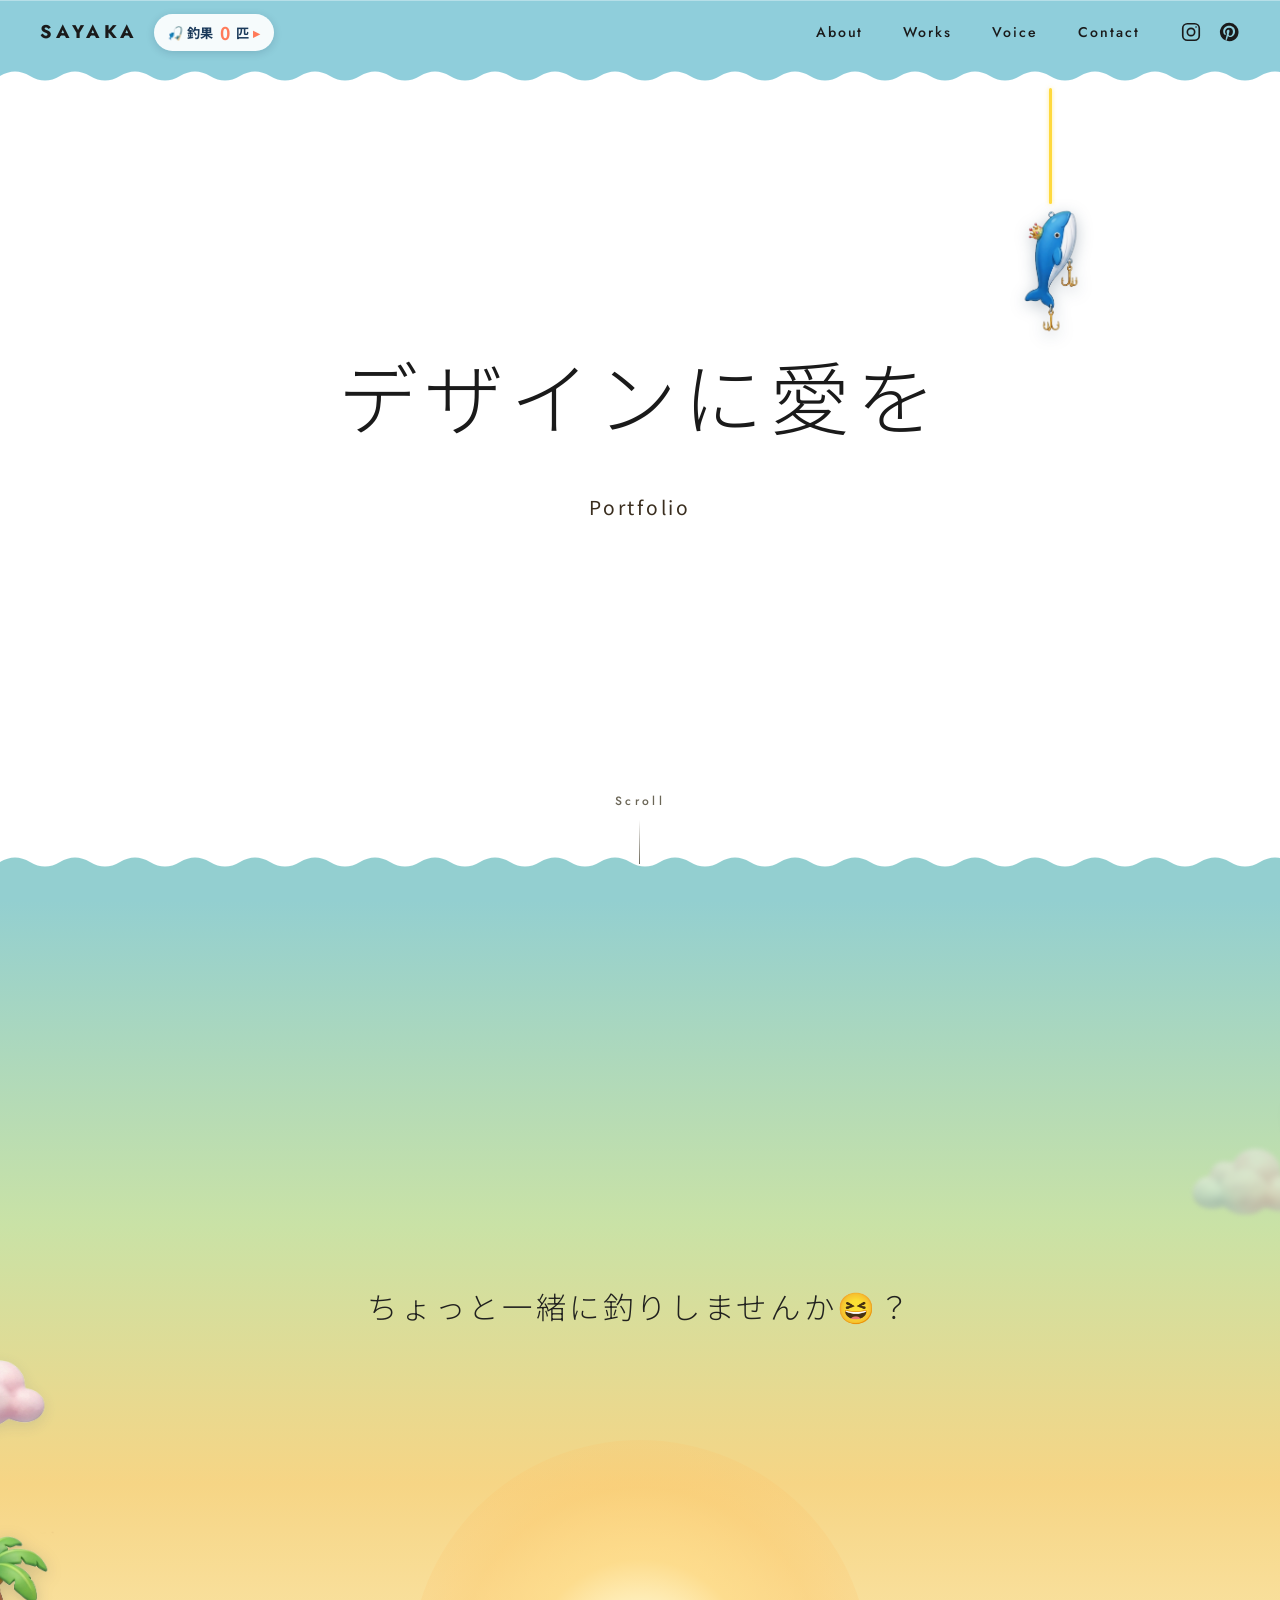
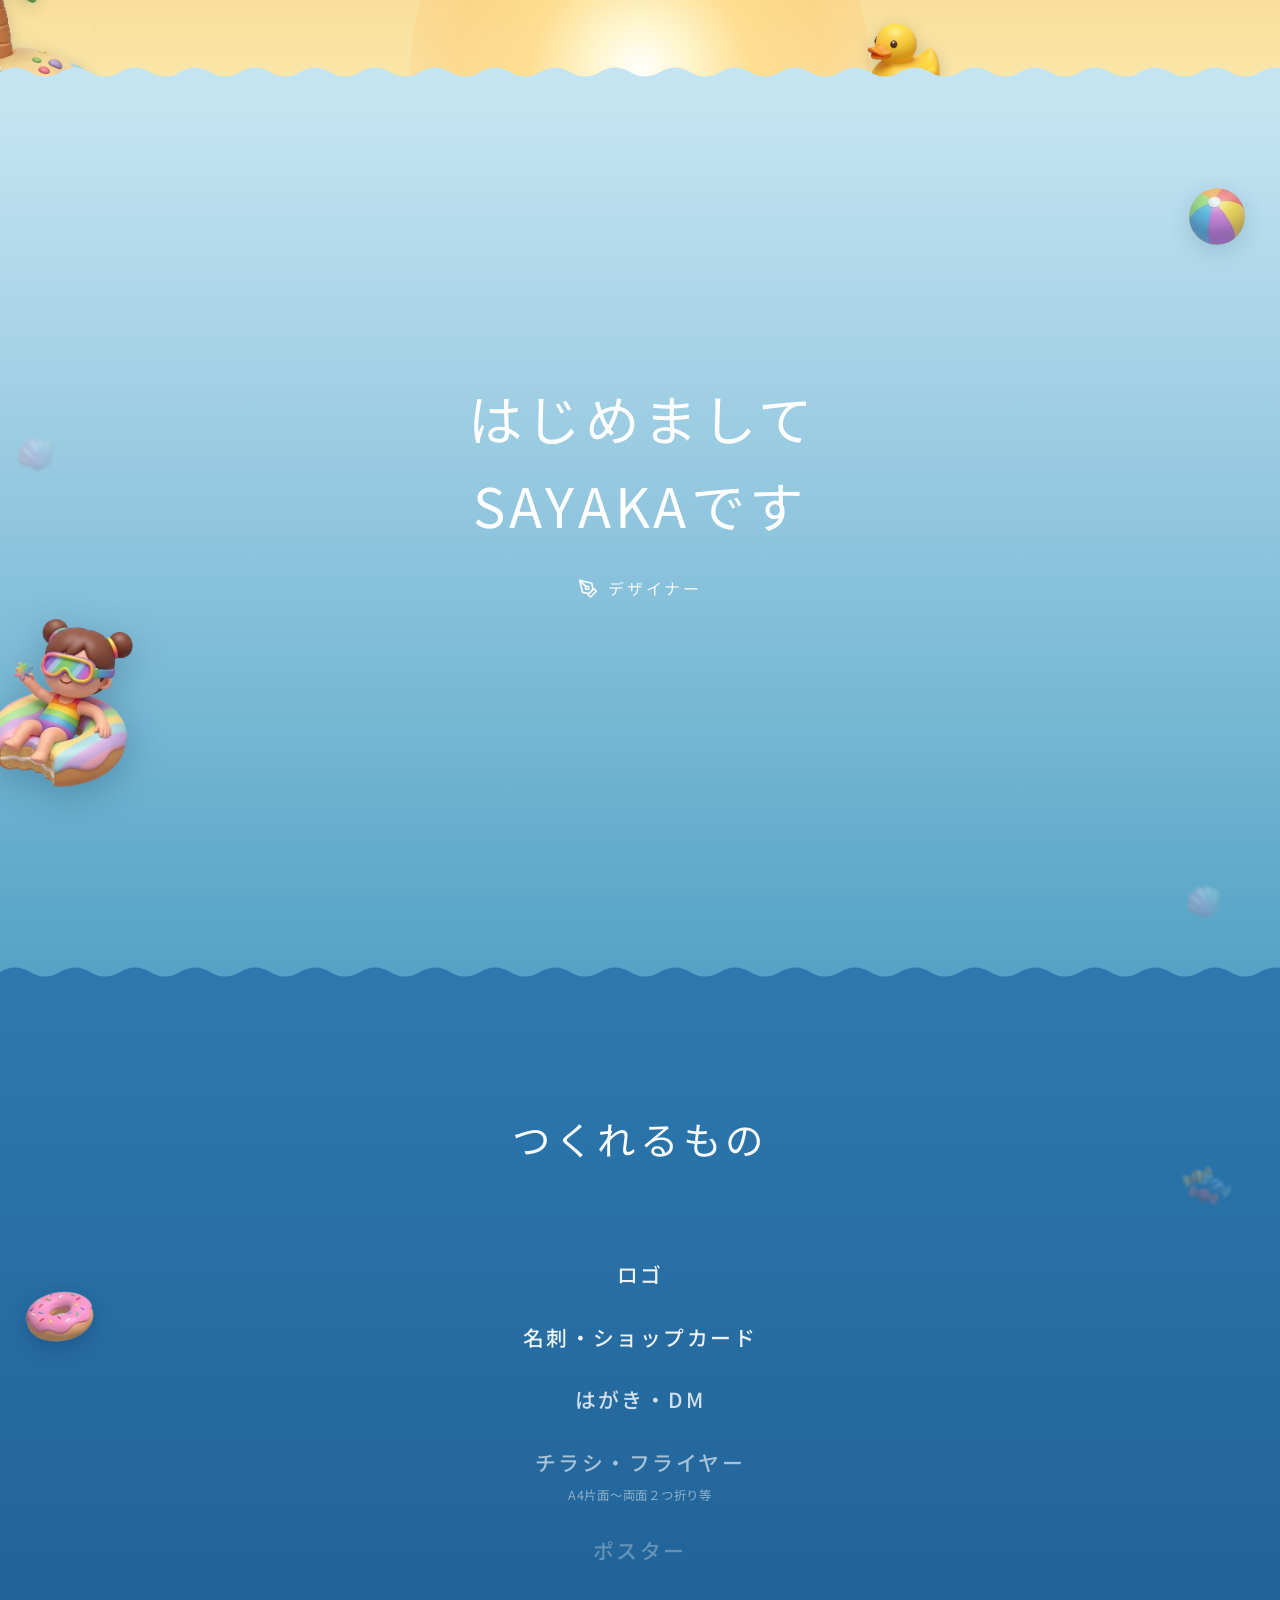
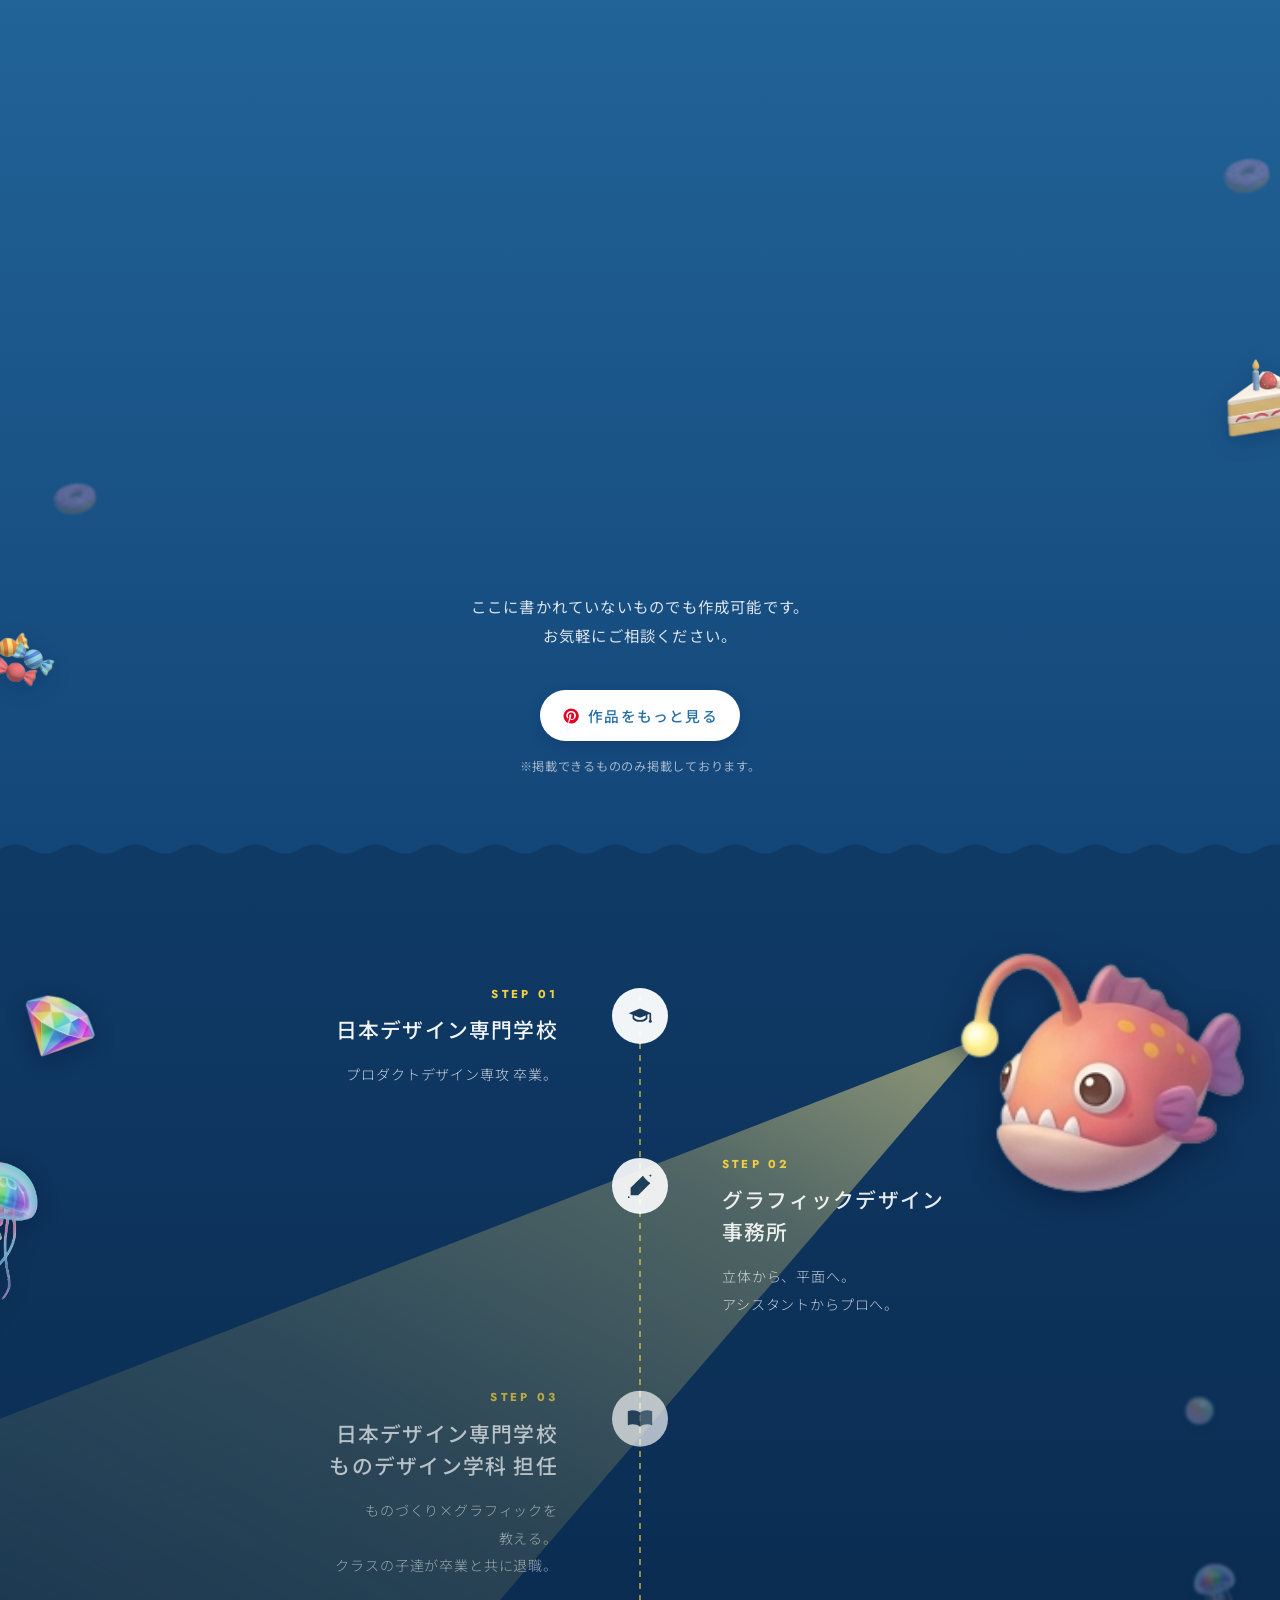
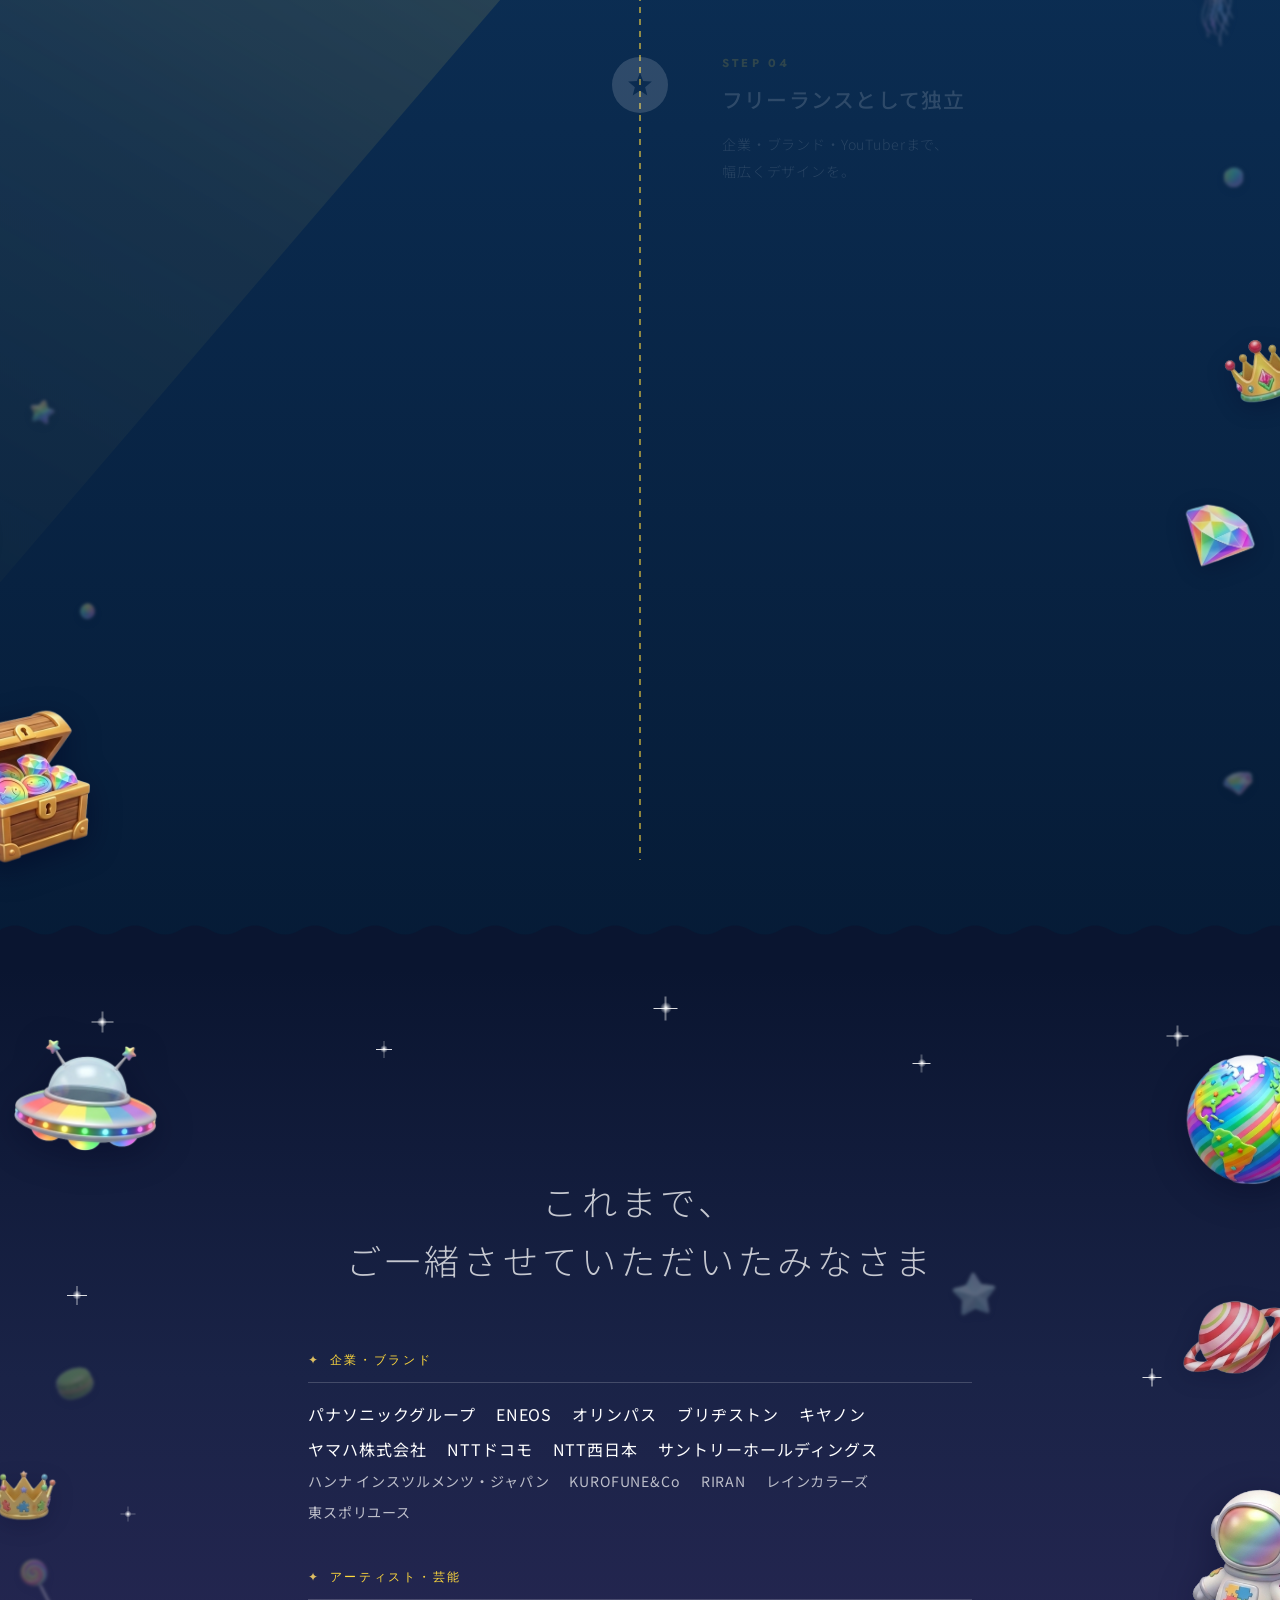
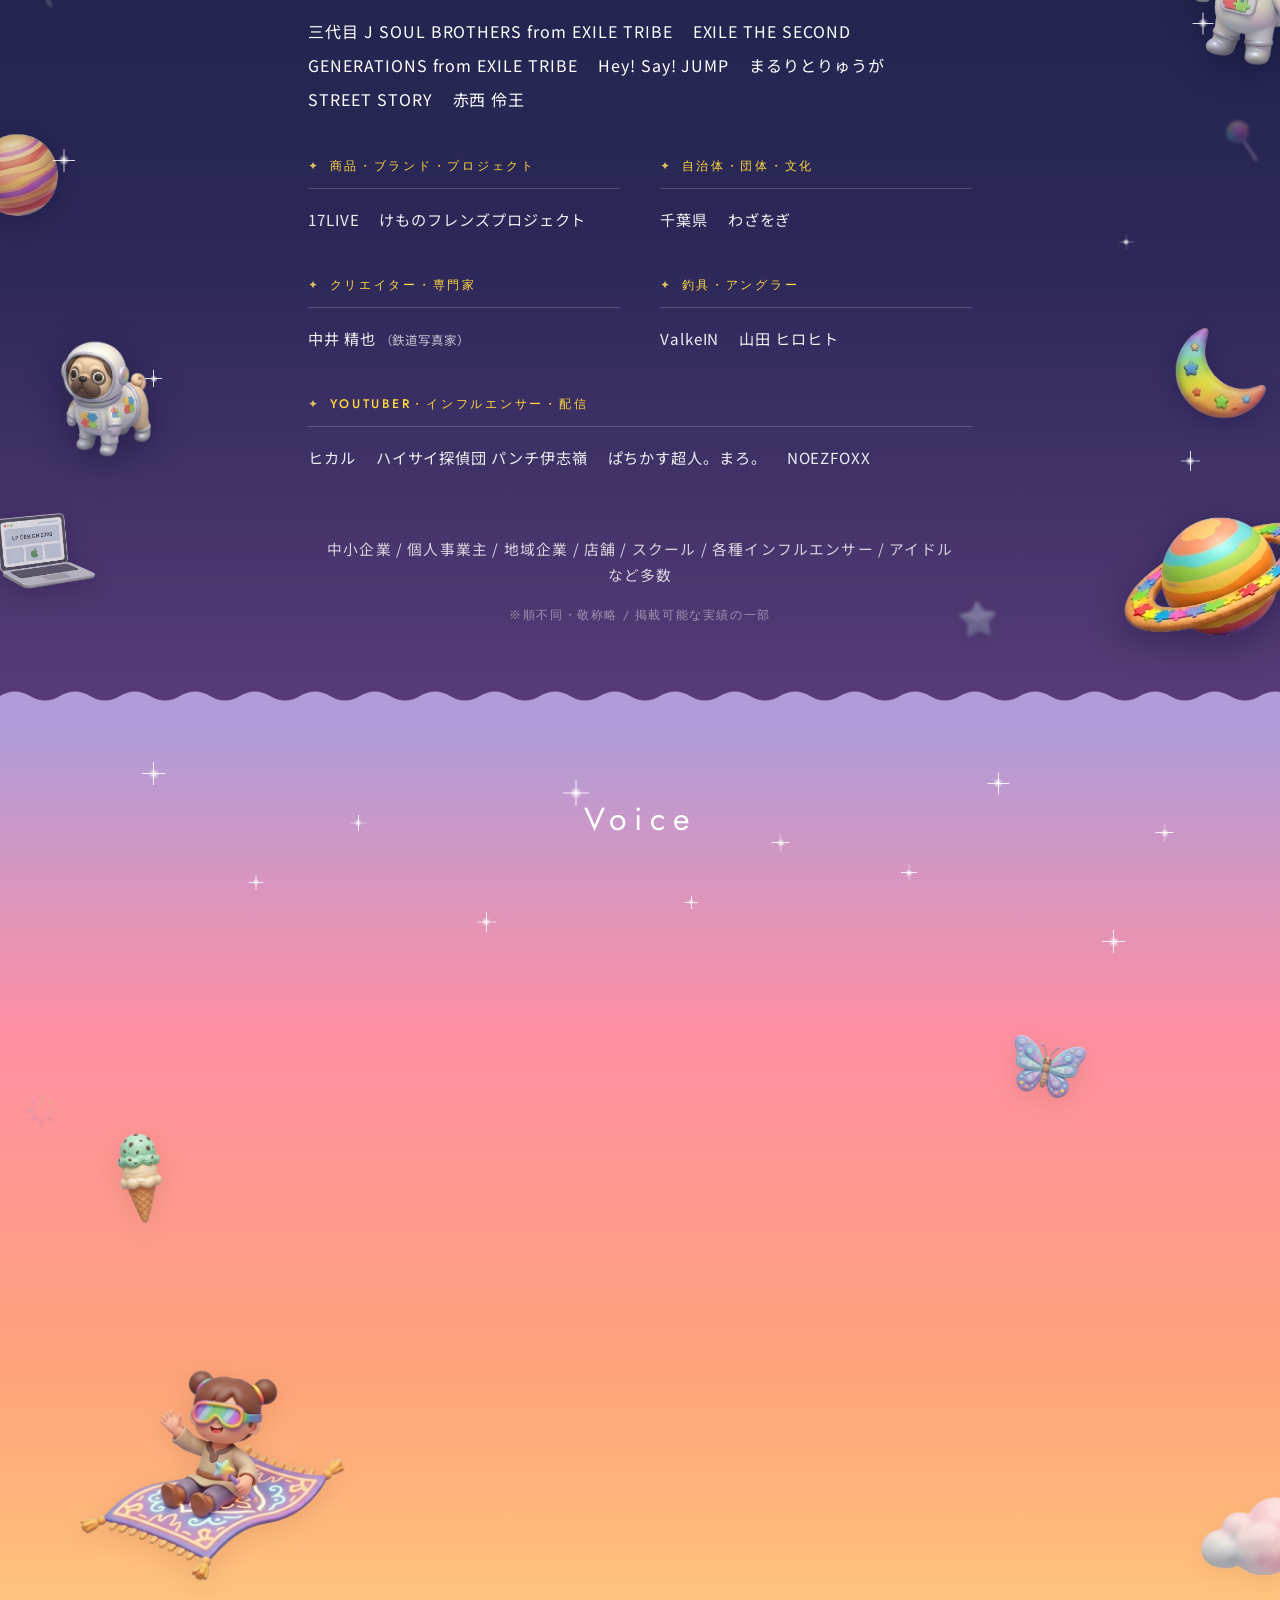
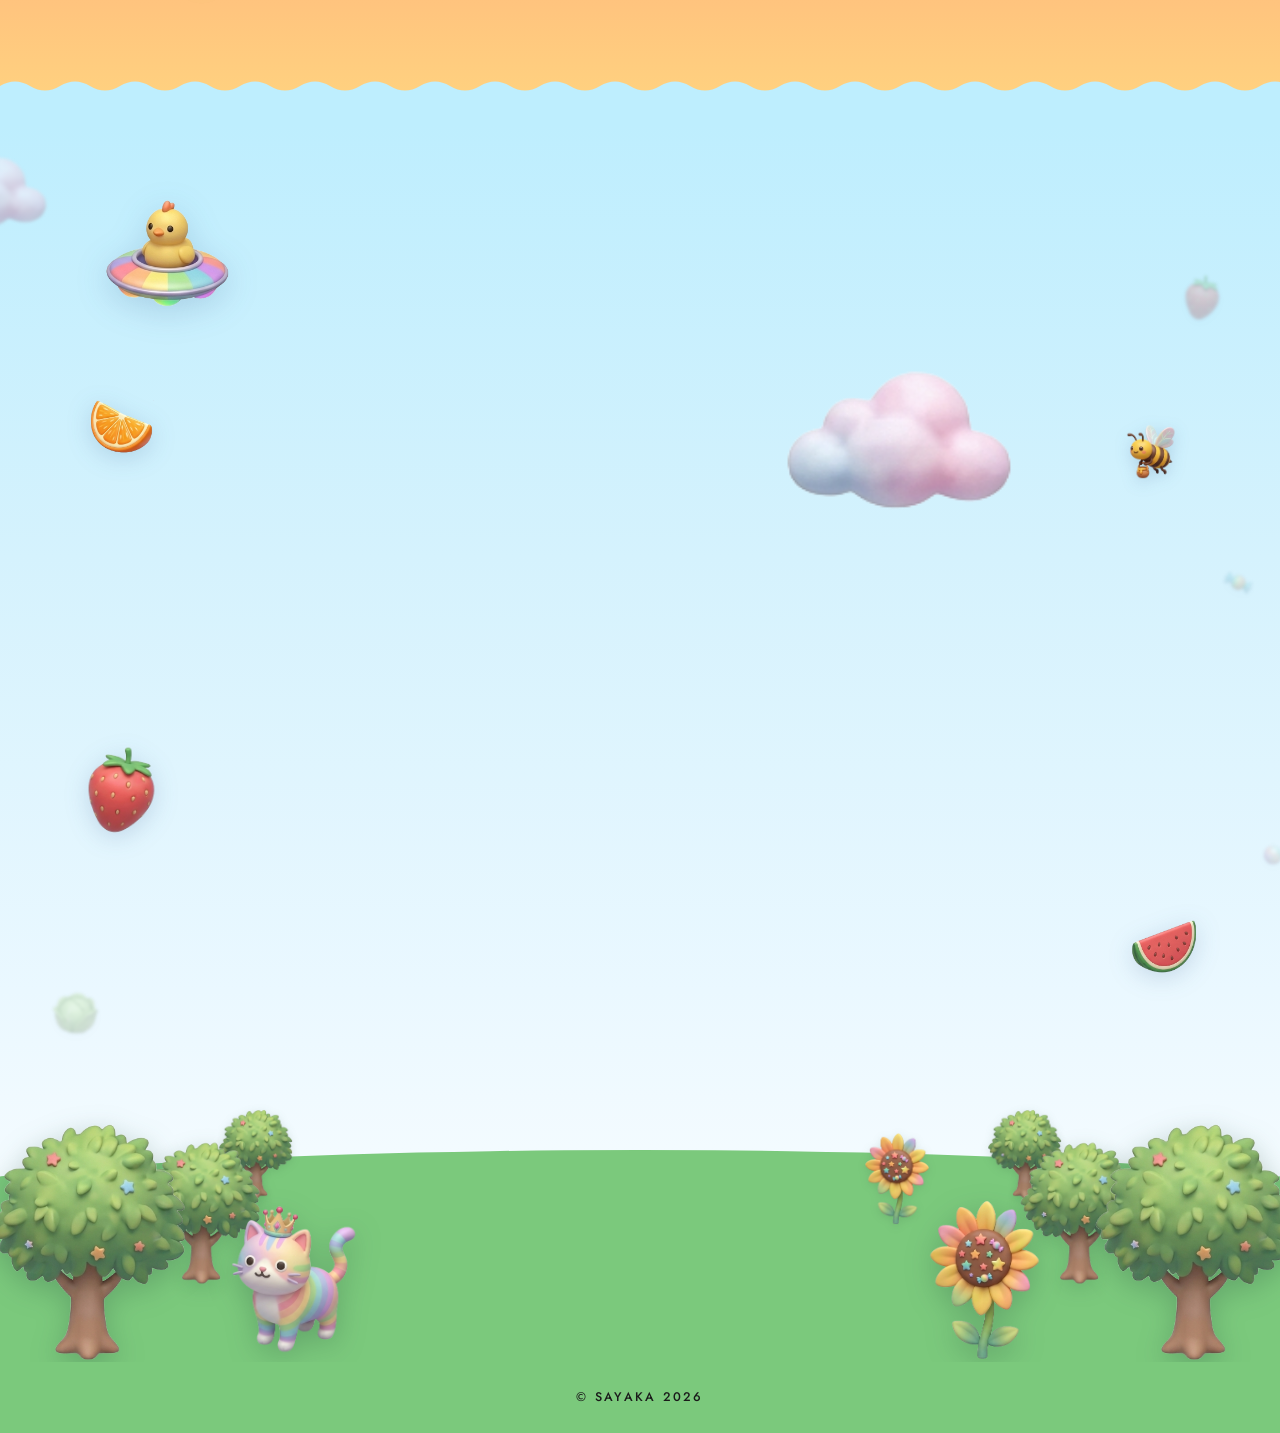
==== commit 301323cd: "欧文フォントをInter→Jost(Futura系)に変更（さやかデザインスキルRule#9：英字・数字はLatinフォント） Co-Authored-By: Claude Opus 4.8 <nor" ====
--- a/site/index.html
+++ b/site/index.html
@@ -8,7 +8,7 @@
 <meta name="description" content="グラフィックデザイナー SAYAKA のポートフォリオ。思い出に残るものを、つくります。">
 <link rel="preconnect" href="https://fonts.googleapis.com">
 <link rel="preconnect" href="https://fonts.gstatic.com" crossorigin>
-<link href="https://fonts.googleapis.com/css2?family=Noto+Sans+JP:wght@400;500;700;900&family=Inter:wght@400;500;700&display=swap" rel="stylesheet">
+<link href="https://fonts.googleapis.com/css2?family=Noto+Sans+JP:wght@400;500;700;900&family=Jost:wght@400;500;600;700&display=swap" rel="stylesheet">
 <link rel="stylesheet" href="style.css">
 </head>
 <body>
--- a/site/style.css
+++ b/site/style.css
@@ -21,7 +21,7 @@
   --mizuiro-deep: #6BB8C8;
 
   --font-jp: 'AXIS Std', 'AxisStd', 'AXIS', 'Noto Sans JP', 'Hiragino Sans', 'YuGothic', sans-serif;
-  --font-en: 'Inter', 'Helvetica Neue', sans-serif;
+  --font-en: 'Jost', 'Futura', 'Century Gothic', 'Helvetica Neue', sans-serif;
 
   --fs-display: clamp(2.6rem, 6.5vw, 5.0rem);
   --fs-h1:      clamp(2.0rem, 5vw, 3.4rem);
@@ -827,10 +827,10 @@
 .prelude-sunrise {
   position: absolute;
   left: 50%;
-  bottom: -110px; /* 中心を波のライン付近に。下半分は波(青/z5)の後ろに潜って隠れる＝スキマなし */
+  bottom: -190px; /* 中心を波のライン付近に。下半分は波(青/z5)の後ろに潜って隠れる＝スキマなし */
   transform: translateX(-50%);
-  width: 300px;
-  height: 300px;
+  width: 460px;
+  height: 460px;
   border-radius: 50%;
   background: radial-gradient(circle,
     rgba(255, 255, 252, 1)   0%,
@@ -848,7 +848,7 @@
   50%      { opacity: 1;   transform: translateX(-50%) scale(1.05); }
 }
 @media (max-width: 720px) {
-  .prelude-sunrise { width: 200px; height: 200px; bottom: -60px; }
+  .prelude-sunrise { width: 300px; height: 300px; bottom: -110px; }
 }
 
 /* 手前 */
@@ -948,29 +948,33 @@
   animation: floatBob 4.5s var(--ease-soft) infinite 0.6s;
   filter: drop-shadow(0 4px 8px rgba(0, 30, 60, 0.18));
 }
-/* 飛魚：左向き → 右から左へ、ぴょんぴょん跳ねながら進む（釣れる） */
+/* 飛魚：波の高さでぴょんぴょん跳ねながら左→右へ画面を横切る（かもめは右→左なので逆方向）。
+   画像は左向き→scaleX(-1)で右向きにし、進行方向に顔を合わせる（釣れる） */
 .pf-flyingfish {
-  top: 58%; bottom: auto;
-  right: -220px; left: auto;
+  bottom: 4px; top: auto;
+  left: -180px; right: auto;
   width: 110px; height: 76px;
   z-index: 3;
-  animation: fishLeap 19s linear infinite 3s;
+  animation: fishCross 15s linear infinite 1s;
   filter: drop-shadow(0 4px 8px rgba(0, 30, 60, 0.18));
 }
-/* ぴょんぴょん：左へ進みながら何度も跳ねる弧を描く */
-@keyframes fishLeap {
-  0%   { transform: translate(0, 0) rotate(8deg); }
-  12%  { transform: translate(-12vw, -54px) rotate(-16deg); }
-  25%  { transform: translate(-25vw, 0) rotate(10deg); }
-  37%  { transform: translate(-37vw, -54px) rotate(-16deg); }
-  50%  { transform: translate(-50vw, 0) rotate(10deg); }
-  62%  { transform: translate(-62vw, -54px) rotate(-16deg); }
-  75%  { transform: translate(-75vw, 0) rotate(10deg); }
-  87%  { transform: translate(-87vw, -48px) rotate(-15deg); }
-  100% { transform: translate(calc(-100vw - 300px), 0) rotate(10deg); }
+/* ぴょんぴょん横断：波の中（translateY +22）と飛び出し（-48）を繰り返しつつ右へ進む。
+   scaleX(-1)で右向き、上がる時は鼻先を上に、降りる時は下に。 */
+@keyframes fishCross {
+  0%   { transform: translate(0,            22px) scaleX(-1) rotate(8deg);   }
+  10%  { transform: translate(10vw,        -48px) scaleX(-1) rotate(16deg);  }
+  20%  { transform: translate(20vw,         22px) scaleX(-1) rotate(8deg);   }
+  30%  { transform: translate(30vw,        -48px) scaleX(-1) rotate(16deg);  }
+  40%  { transform: translate(40vw,         22px) scaleX(-1) rotate(8deg);   }
+  50%  { transform: translate(50vw,        -48px) scaleX(-1) rotate(16deg);  }
+  60%  { transform: translate(60vw,         22px) scaleX(-1) rotate(8deg);   }
+  70%  { transform: translate(70vw,        -48px) scaleX(-1) rotate(16deg);  }
+  80%  { transform: translate(80vw,         22px) scaleX(-1) rotate(8deg);   }
+  90%  { transform: translate(90vw,        -48px) scaleX(-1) rotate(16deg);  }
+  100% { transform: translate(calc(100vw + 360px), 22px) scaleX(-1) rotate(8deg); }
 }
 @media (max-width: 720px) {
-  .pf-flyingfish { width: 74px; height: 51px; top: 54%; }
+  .pf-flyingfish { width: 74px; height: 51px; bottom: 2px; top: auto; left: -120px; }
 }
 @media (max-width: 720px) {
   .pf-palm { width: 110px; height: 110px; right: 3%; }
@@ -1135,7 +1139,7 @@
   height: 460px;
   overflow: hidden;
   pointer-events: none;
-  z-index: 2;
+  z-index: 0; /* 雲は最背面（フルーツ装飾z1や本文より後ろ） */
 }
 .cloud-layer {
   position: absolute;
@@ -1149,7 +1153,7 @@
 /* 奥（小さく・淡く・ぼかし・遅い）→ 手前（大きく・濃く・速い）で奥行き */
 /* 横位置(left)を散らし＋速度差をつけて、3つが固まって動かないように */
 .cloud-layer.-far  { top: 28px;  left: -6vw; opacity: 0.5;  filter: blur(1.6px); animation: cloudBandDrift 110s linear infinite; animation-delay: -8s; }
-.cloud-layer.-mid  { top: 120px; left: 32vw; opacity: 0.72; filter: blur(0.7px); animation: cloudBandDrift 72s linear infinite; animation-delay: -50s; }
+.cloud-layer.-mid  { display: none; } /* 雲が多いので1層削除（流れている中層） */
 .cloud-layer.-near { top: 235px; left: 60vw; opacity: 0.92; animation: cloudBandDrift 52s linear infinite; animation-delay: -20s; }
 .cloud-layer.-far  img { width: 130px; margin-right: 1500px; }
 .cloud-layer.-mid  img { width: 185px; margin-right: 1350px; }
@@ -1659,7 +1663,7 @@
 .deep-step {
   position: relative;
   display: grid;
-  grid-template-columns: 1fr 84px 1fr;
+  grid-template-columns: minmax(0, 1fr) 84px minmax(0, 1fr);
   grid-template-rows: auto;
   align-items: start;
   margin-bottom: var(--sp-6);
@@ -1794,7 +1798,7 @@
 .deep-fg { z-index: 4; opacity: 1; filter: drop-shadow(0 8px 16px rgba(0, 0, 30, 0.45)); }
 .deep-treasure { bottom: 6%;  right: var(--side-near); left: auto; width: 160px; height: 160px; animation: floatBob 7s var(--ease-soft) infinite; }
 .deep-squid    { top: 45%;    right: -180px; left: auto; width: 150px; height: 150px; animation: squidSwim 32s linear infinite; will-change: transform; -webkit-backface-visibility: hidden; backface-visibility: hidden; }
-.deep-oarfish  { top: 70%;    left: -340px; width: 320px; height: 110px; animation: swimRightFluffy 40s linear infinite; }
+.deep-oarfish  { top: 70%;    left: -340px; width: 320px; height: 110px; animation: swimRightFluffy 40s linear infinite; z-index: 2; }
 
 /* 中 */
 .deep-mid { z-index: 3; opacity: 0.88; filter: drop-shadow(0 5px 12px rgba(0, 0, 30, 0.32)); }
@@ -1969,8 +1973,8 @@
   opacity: 0.85;
   filter: drop-shadow(0 5px 12px rgba(0, 0, 30, 0.25));
 }
-.space-crown         { top: 16%; right: var(--side-mid);  left: auto;  width: 72px;  height: 72px;  animation: crownBob 6s var(--ease-soft) infinite; }
-.space-moon-rainbow  { top: 58%; left:  calc(50% + 530px); right: auto; width: 100px; height: 100px; animation: planetSpin 16s linear infinite reverse; }
+.space-crown         { top: 36%; right: var(--side-mid);  left: auto;  width: 72px;  height: 72px;  animation: crownBob 6s var(--ease-soft) infinite; }
+.space-moon-rainbow  { top: 70%; left:  calc(50% + 530px); right: auto; width: 100px; height: 100px; animation: planetSpin 16s linear infinite reverse; }
 .space-planet-pink   { top: 24%; left:  var(--side-near); right: auto; width: 110px; height: 88px;  animation: planetSpin 18s linear infinite; }
 .space-planet-striped{ top: 56%; right: var(--side-mid);  left: auto;  width: 86px;  height: 86px;  animation: planetSpin 20s linear infinite reverse; }
 .space-laptop        { bottom: 10%; right: var(--side-near); left: auto; width: 110px; height: 90px;  animation: laptopFloat 7s var(--ease-soft) infinite; }
@@ -2346,11 +2350,11 @@
 .dawn-cloud-pastel-1 { bottom: 12%; right: var(--side-near); left: auto; width: 170px; height: 95px; animation: cloudDrift 22s ease-in-out infinite; }
 /* 釣れる素材（ボイス＝朝の空ゾーン）：それぞれの動き。釣ると消える */
 /* オウム：右向き → パタパタ羽ばたきながら右へ飛ぶ */
-.dawn-parrot   { top: 12%; left: -200px; right: auto; width: 120px; height: 108px; animation: birdFlyRight 24s linear infinite; }
-/* 絨毯の女の子：左の雲の位置で、その場でふわふわ（大きめ） */
-.dawn-carpet   { top: 14%; left: 6%; right: auto; width: 210px; height: 171px; animation: floatBob 5s var(--ease-soft) infinite; }
-/* 紙飛行機：移動はやめて、その場でふわふわ */
-.dawn-plane    { top: 22%; right: 30%; left: auto; width: 96px;  height: 63px;  animation: floatBob 5.5s var(--ease-soft) infinite .4s; }
+.dawn-parrot   { display: none; }
+/* 絨毯の女の子：右の雲と同じ高さ（bottom:14%）で、その場でふわふわ（大きめ） */
+.dawn-carpet   { bottom: 14%; top: auto; left: 6%; right: auto; width: 270px; height: 220px; transform-origin: center; animation: floatBobFlip 5s var(--ease-soft) infinite; }
+/* 紙飛行機：削除（非表示） */
+.dawn-plane    { display: none; }
 /* チョウチョ：ひらひら（ふわふわ） */
 .dawn-butterfly{ top: 30%; right: 15%; left: auto; width: 78px; height: 69px; animation: butterflyFlutter 6s ease-in-out infinite; }
 /* チョコミントアイス：ふわふわ浮かぶ */
@@ -2392,7 +2396,7 @@
 }
 @media (max-width: 720px) {
   .dawn-parrot   { width: 76px;  height: 68px; top: 9%; }
-  .dawn-carpet   { width: 130px; height: 106px; top: 12%; left: 4%; }
+  .dawn-carpet   { width: 168px; height: 137px; bottom: 14%; top: auto; left: 4%; }
   .dawn-plane    { width: 62px;  height: 41px; top: 20%; right: 26%; }
   .dawn-butterfly{ width: 52px;  height: 46px; top: 24%; right: 8%; }
   .dawn-ice      { width: 36px;  height: 73px; top: 32%; left: 6%; }
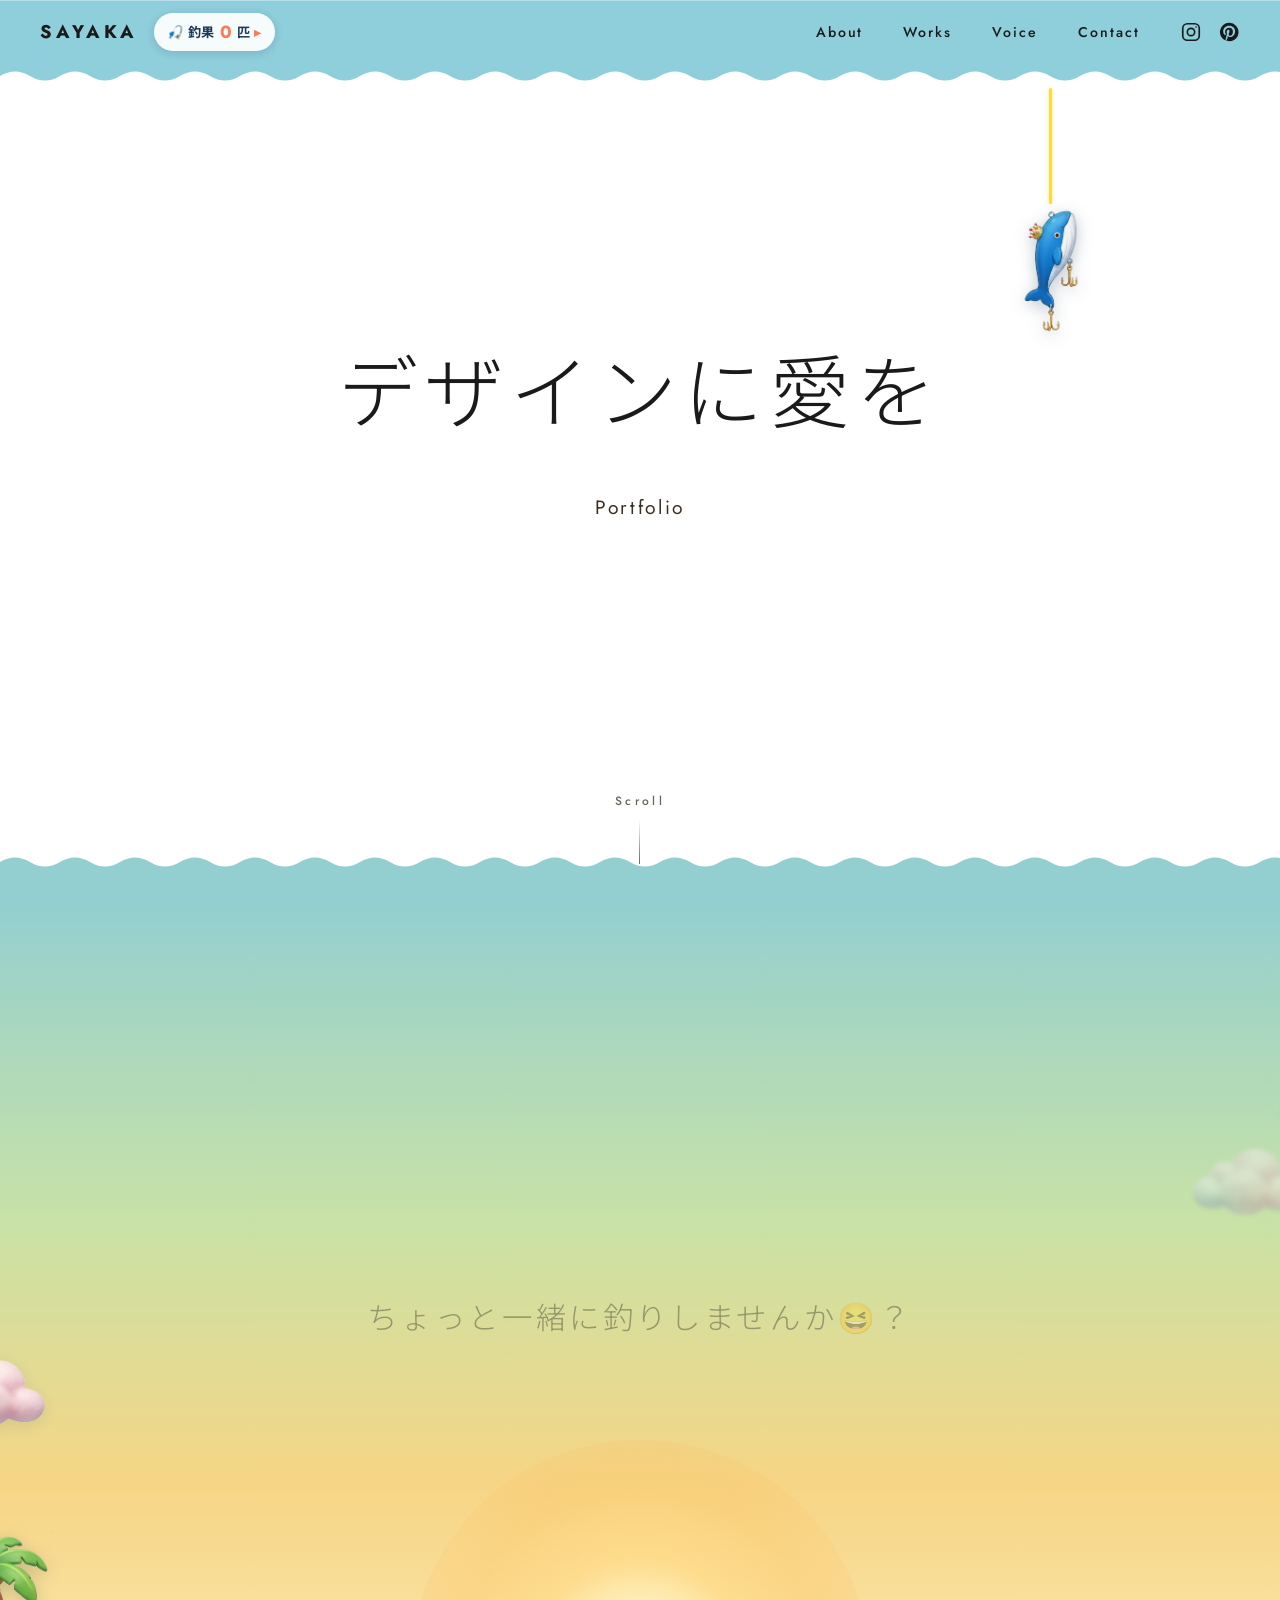
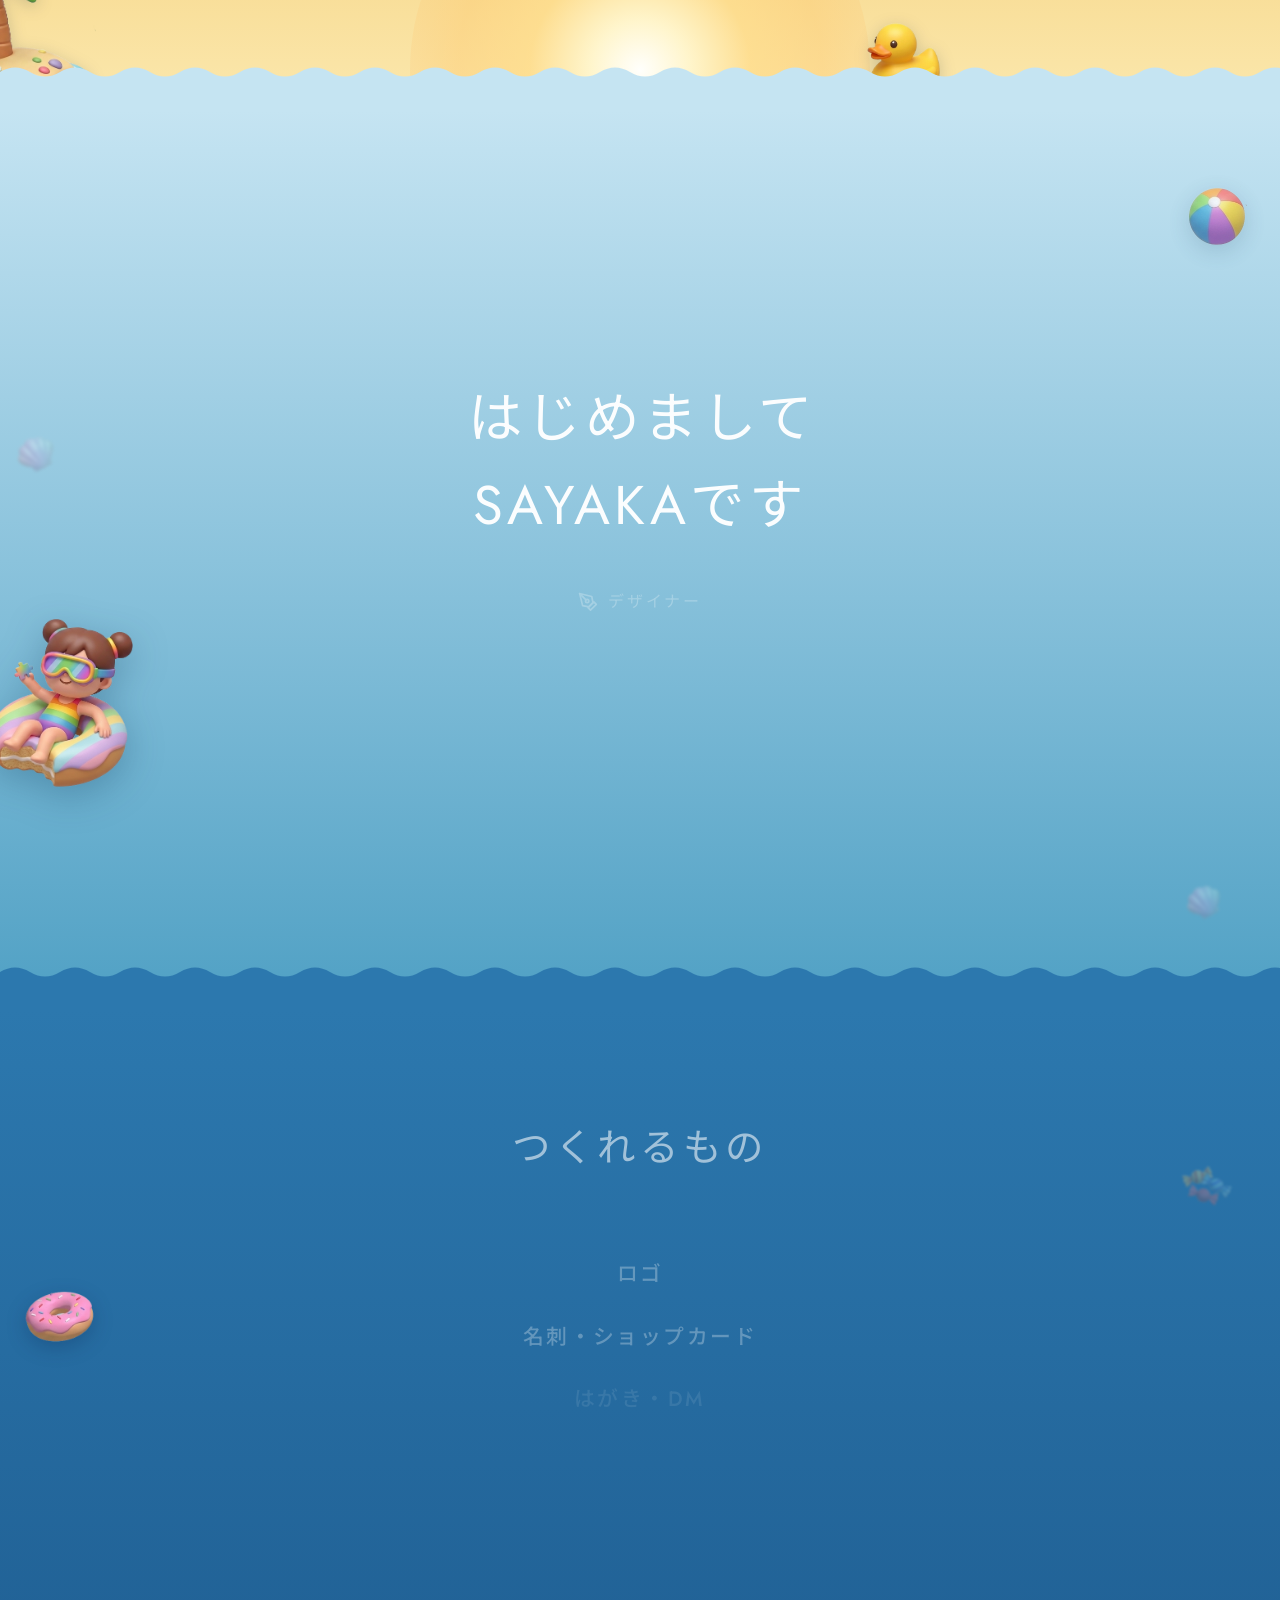
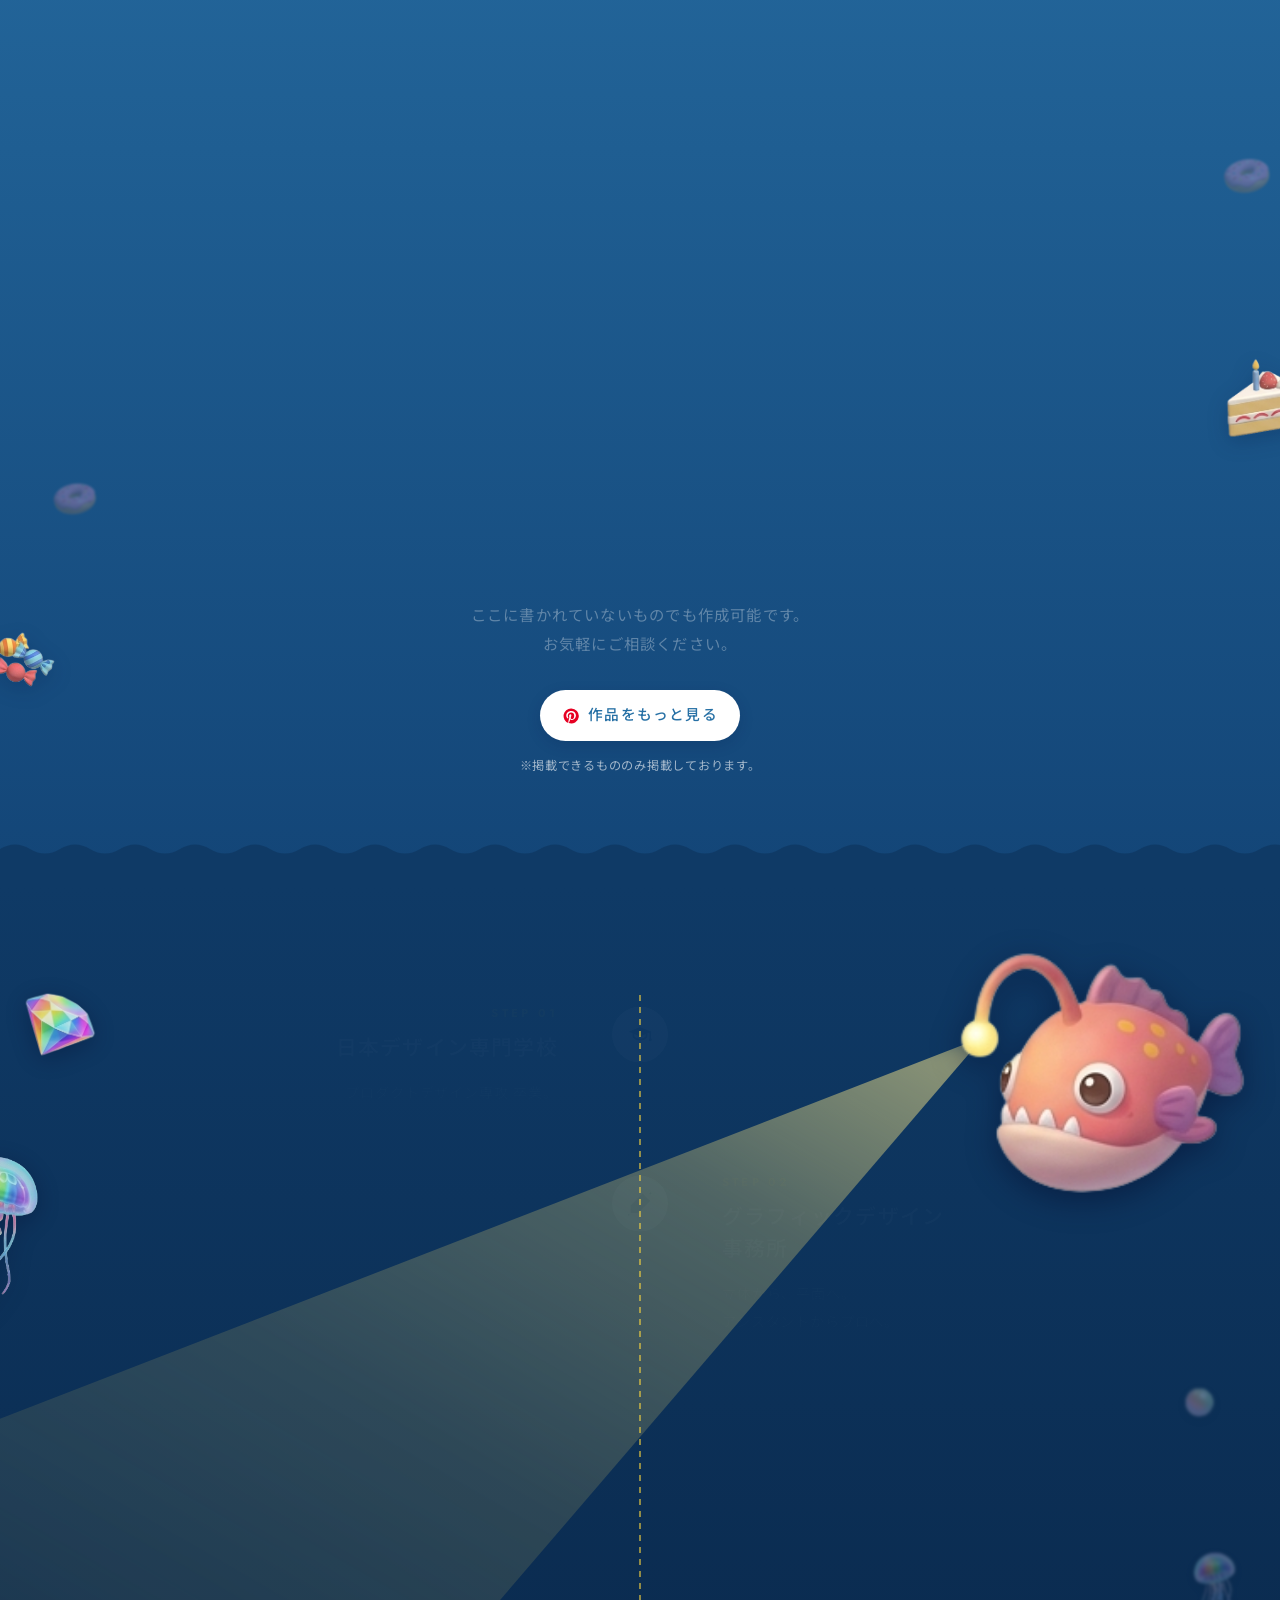
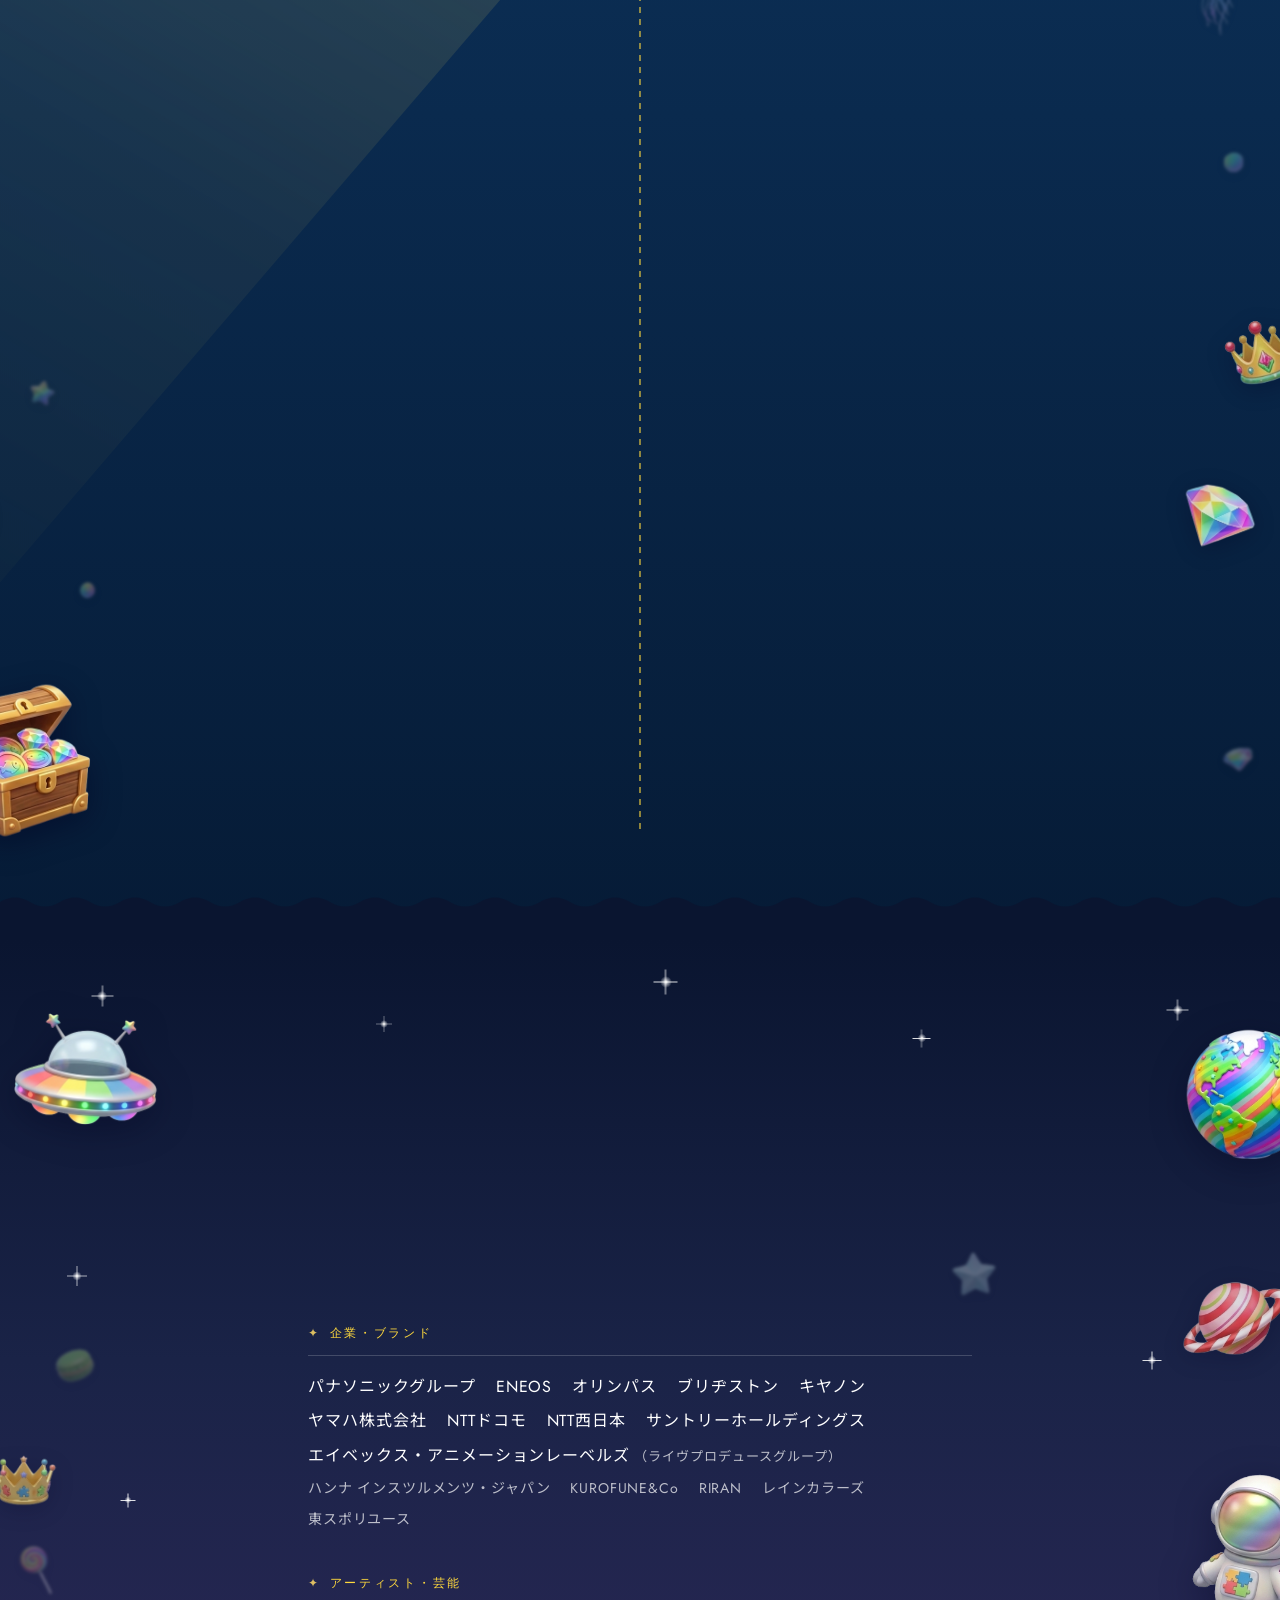
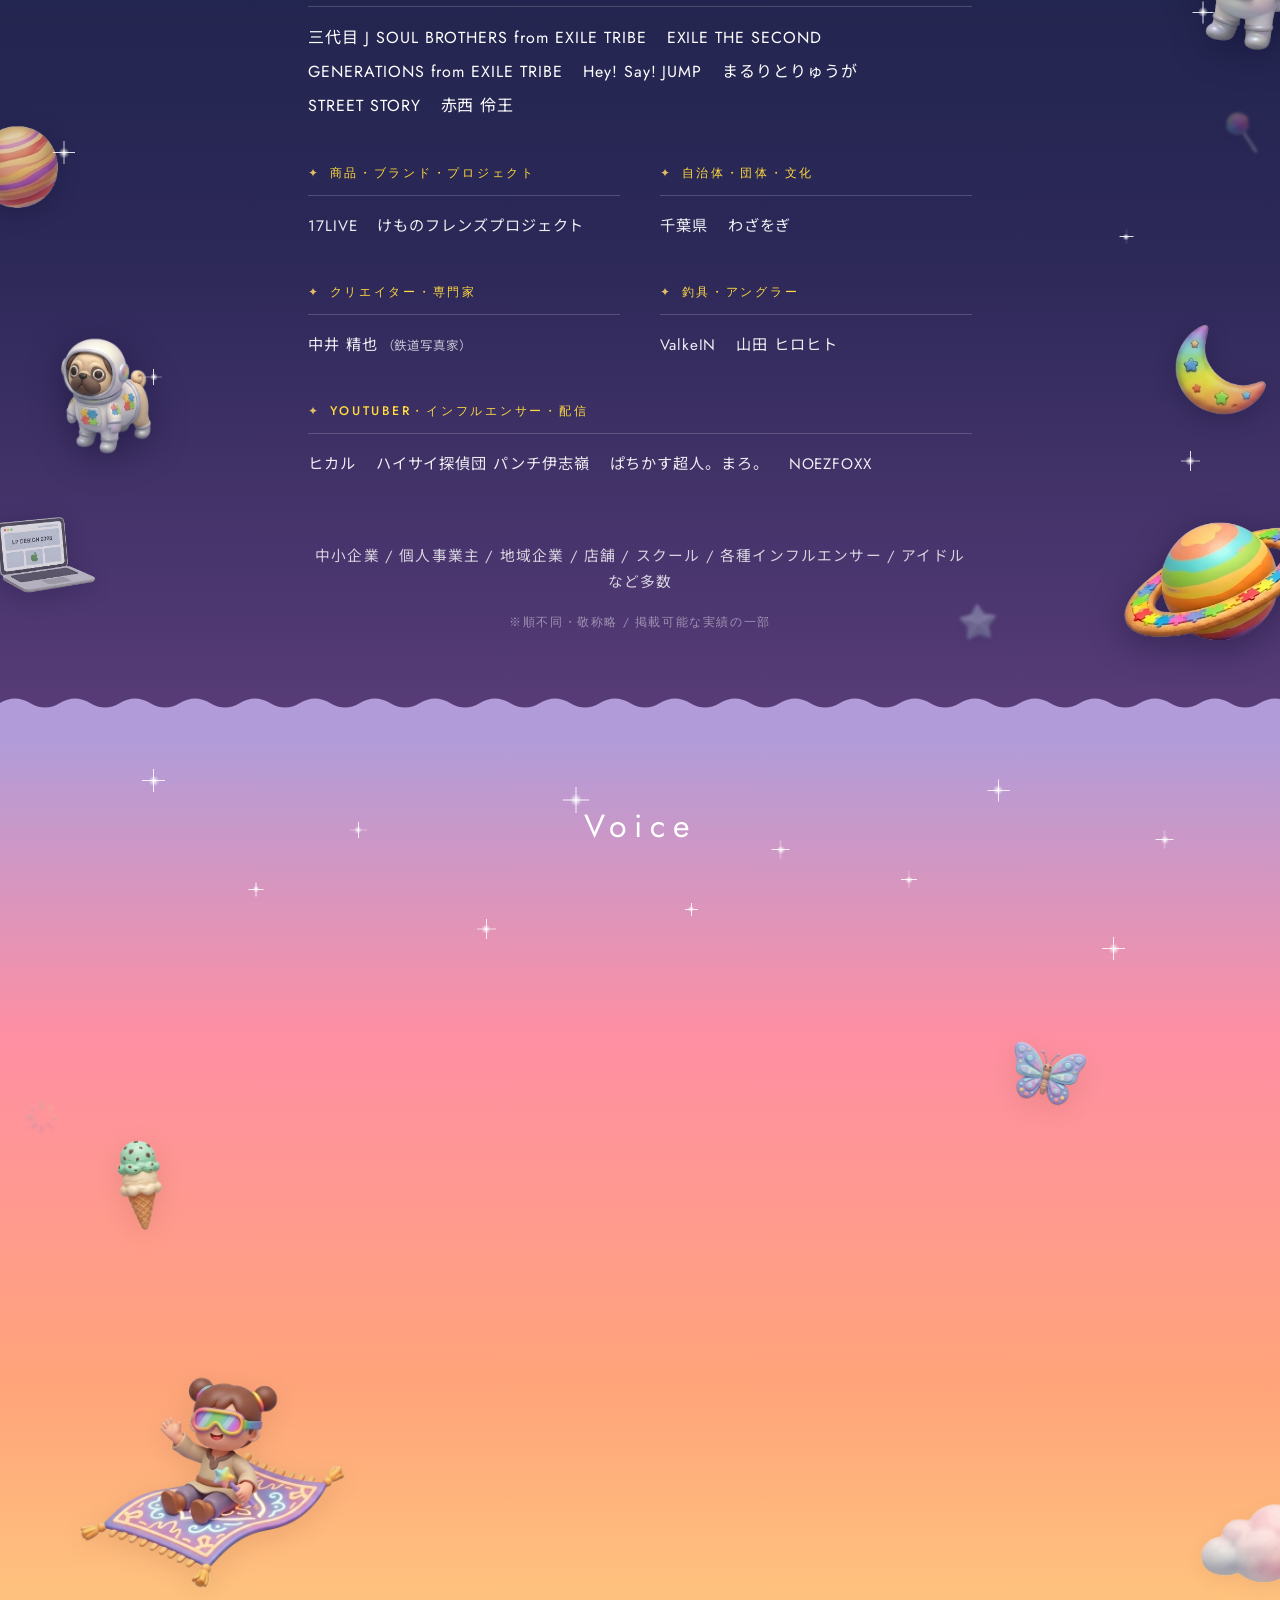
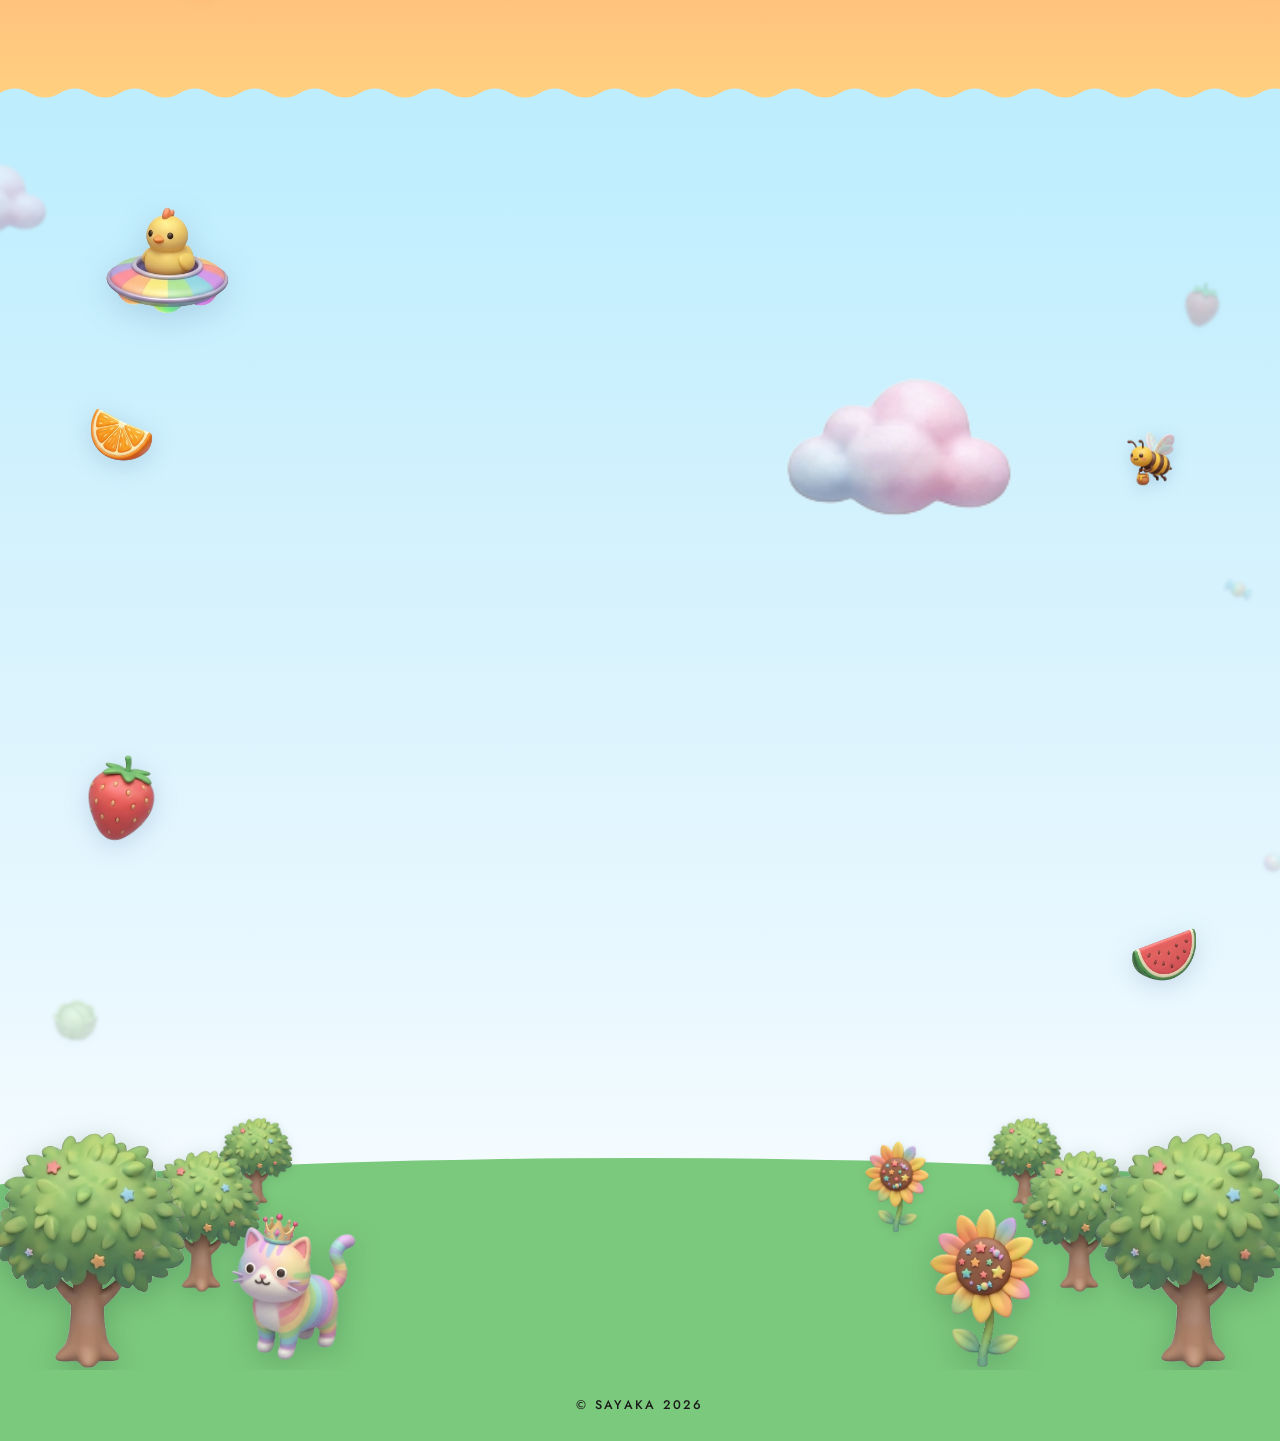
==== commit 224d9e2f: "実績にエイベックス・アニメーションレーベルズ（ライヴプロデュースグループ）を企業・ブランドへ追加 Co-Authored-By: Claude Opus 4.8 <noreply@anthropic." ====
--- a/site/index.html
+++ b/site/index.html
@@ -476,6 +476,7 @@
             <li>NTTドコモ</li>
             <li>NTT西日本</li>
             <li>サントリーホールディングス</li>
+            <li>エイベックス・アニメーションレーベルズ<span class="works-note-inline">（ライヴプロデュースグループ）</span></li>
           </ul>
           <ul class="works-list works-list-sub">
             <li>ハンナ インスツルメンツ・ジャパン</li>
--- a/site/style.css
+++ b/site/style.css
@@ -20,7 +20,7 @@
   --mizuiro:      #8FCEDB;
   --mizuiro-deep: #6BB8C8;
 
-  --font-jp: 'AXIS Std', 'AxisStd', 'AXIS', 'Noto Sans JP', 'Hiragino Sans', 'YuGothic', sans-serif;
+  --font-jp: 'Jost', 'AXIS Std', 'AxisStd', 'AXIS', 'Noto Sans JP', 'Hiragino Sans', 'YuGothic', sans-serif;
   --font-en: 'Jost', 'Futura', 'Century Gothic', 'Helvetica Neue', sans-serif;
 
   --fs-display: clamp(2.6rem, 6.5vw, 5.0rem);
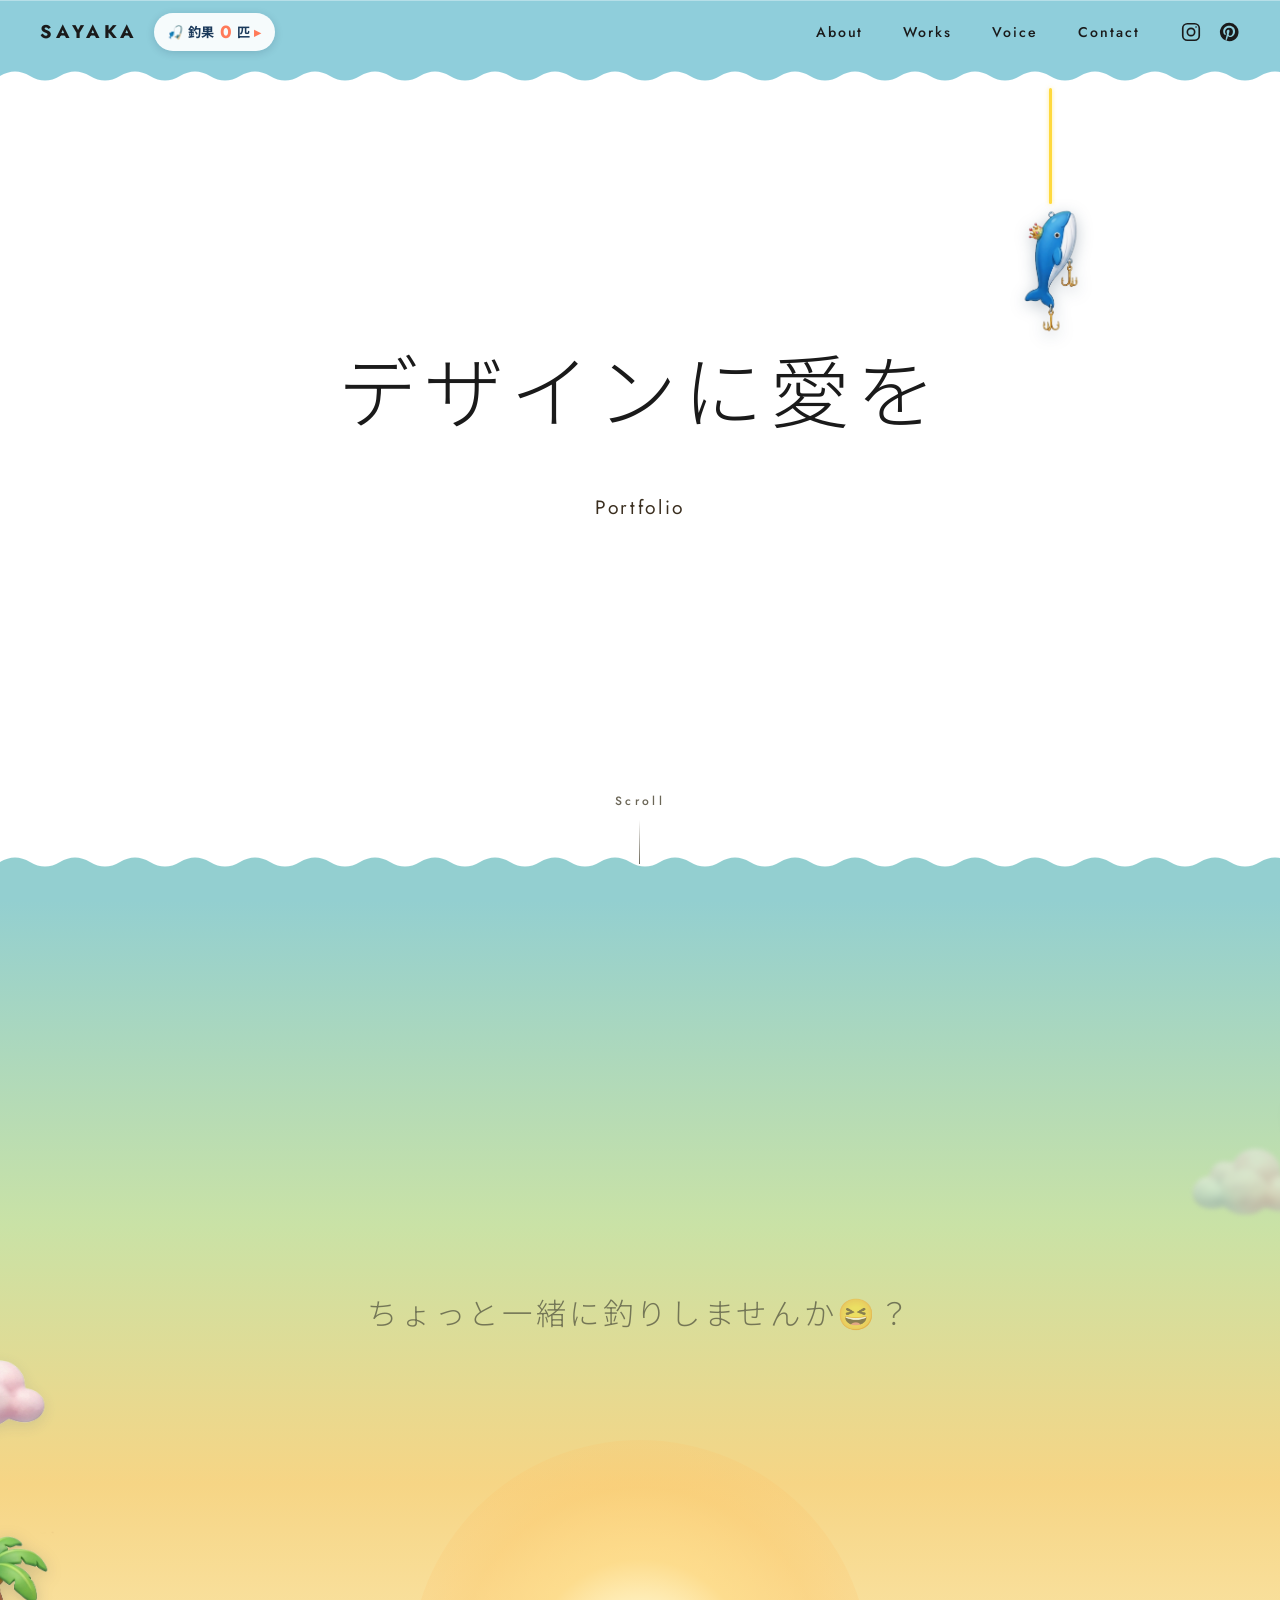
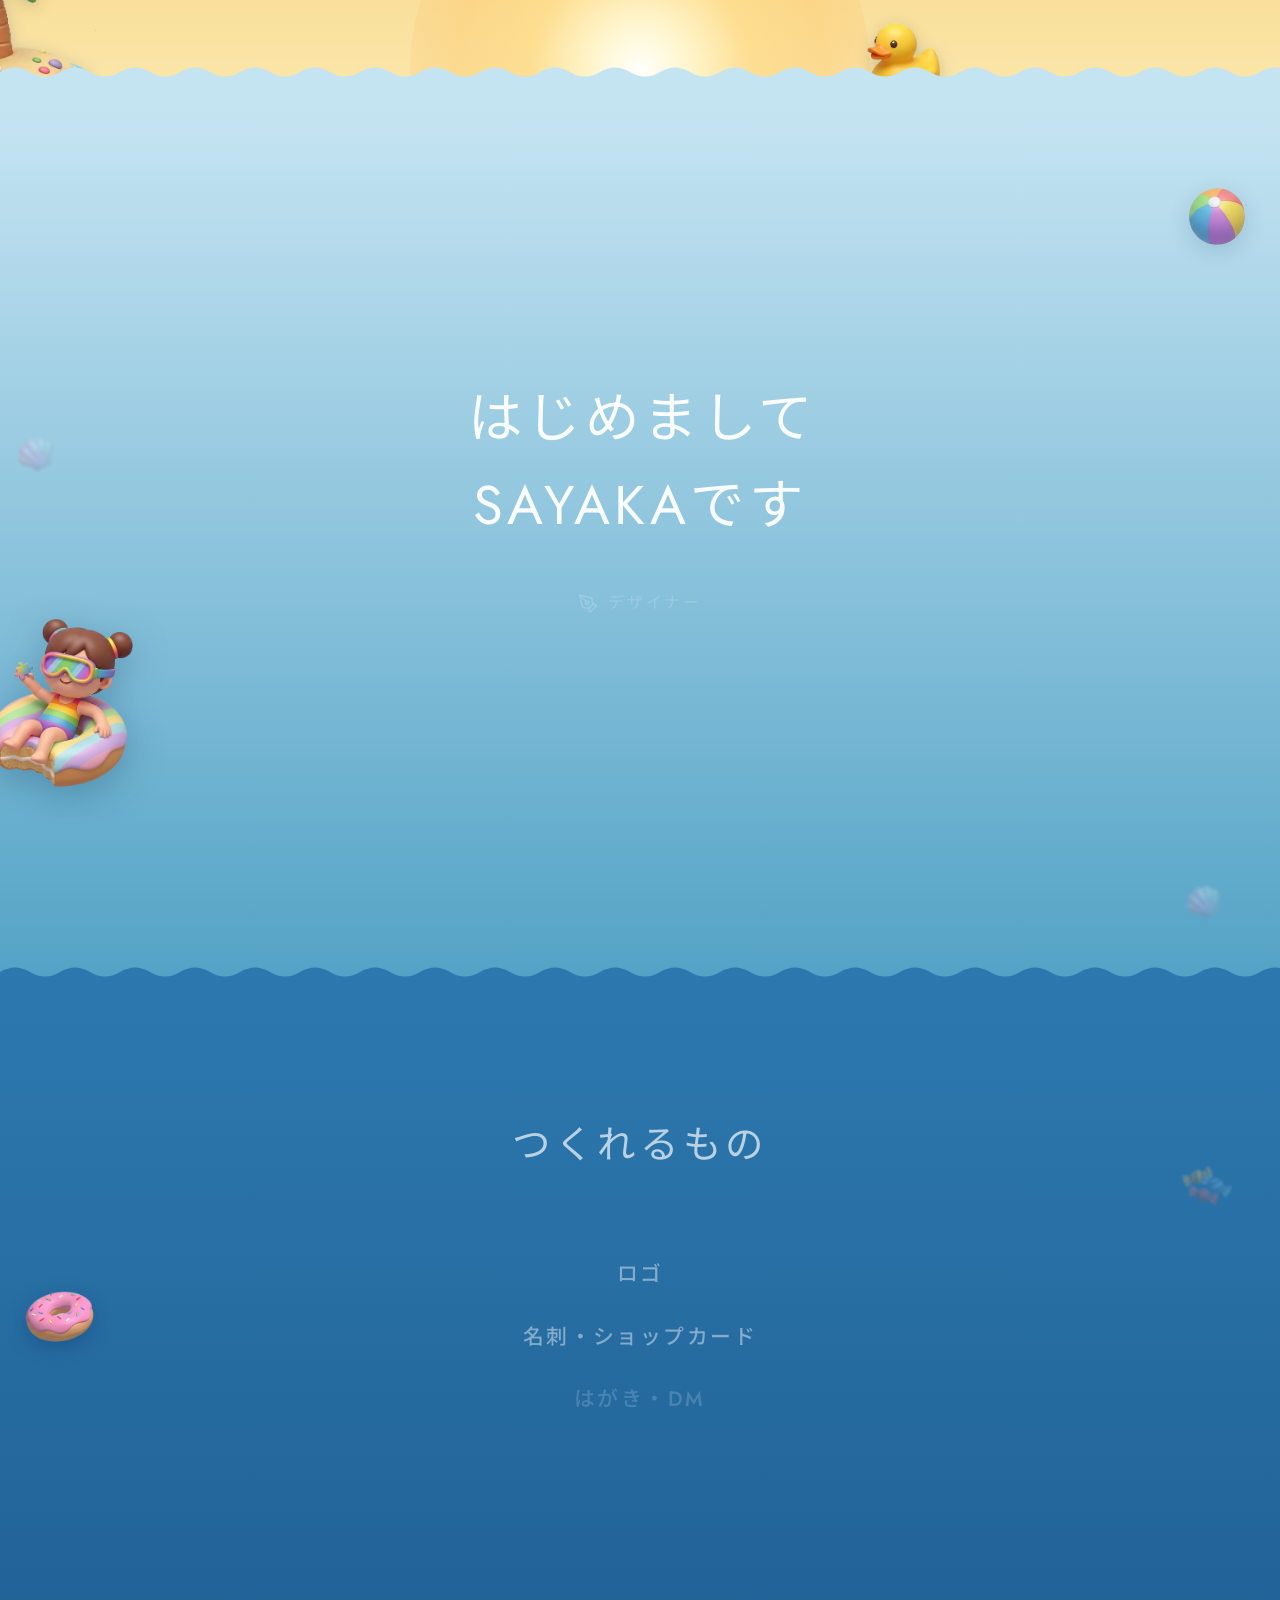
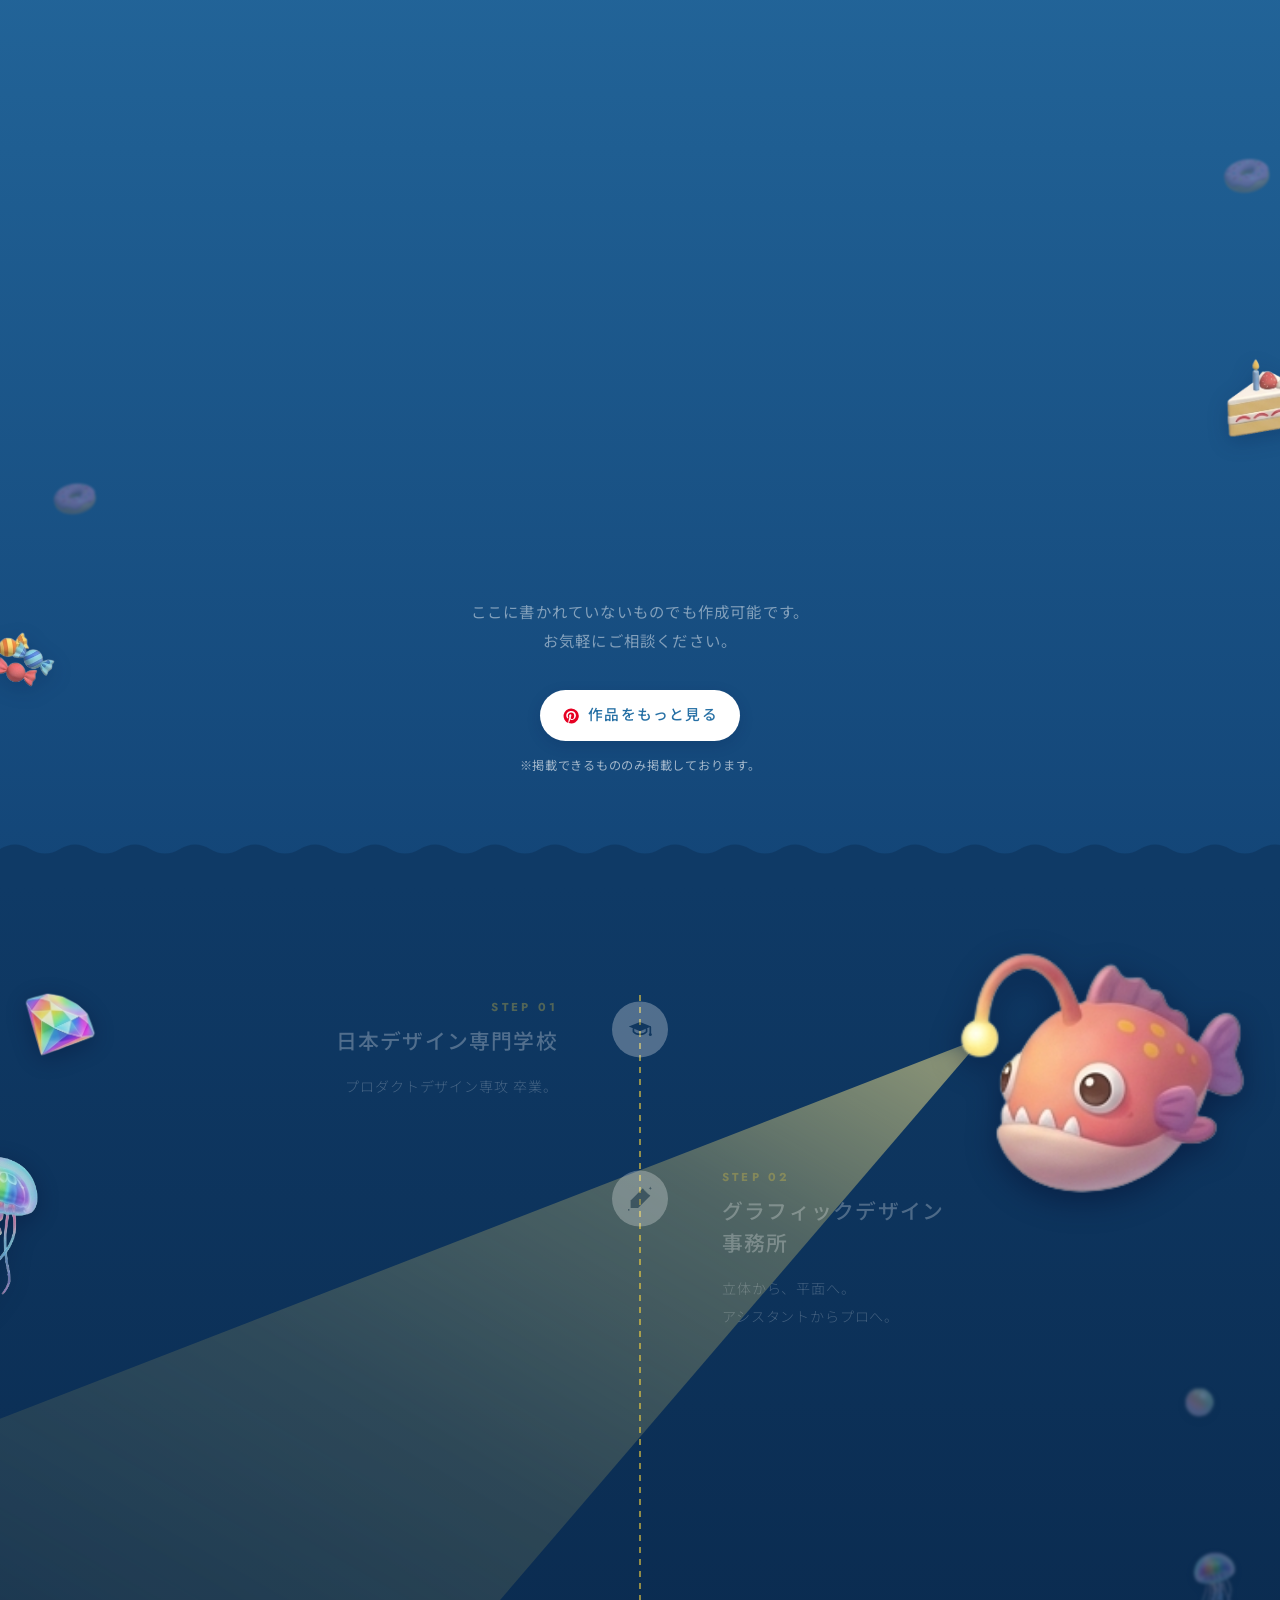
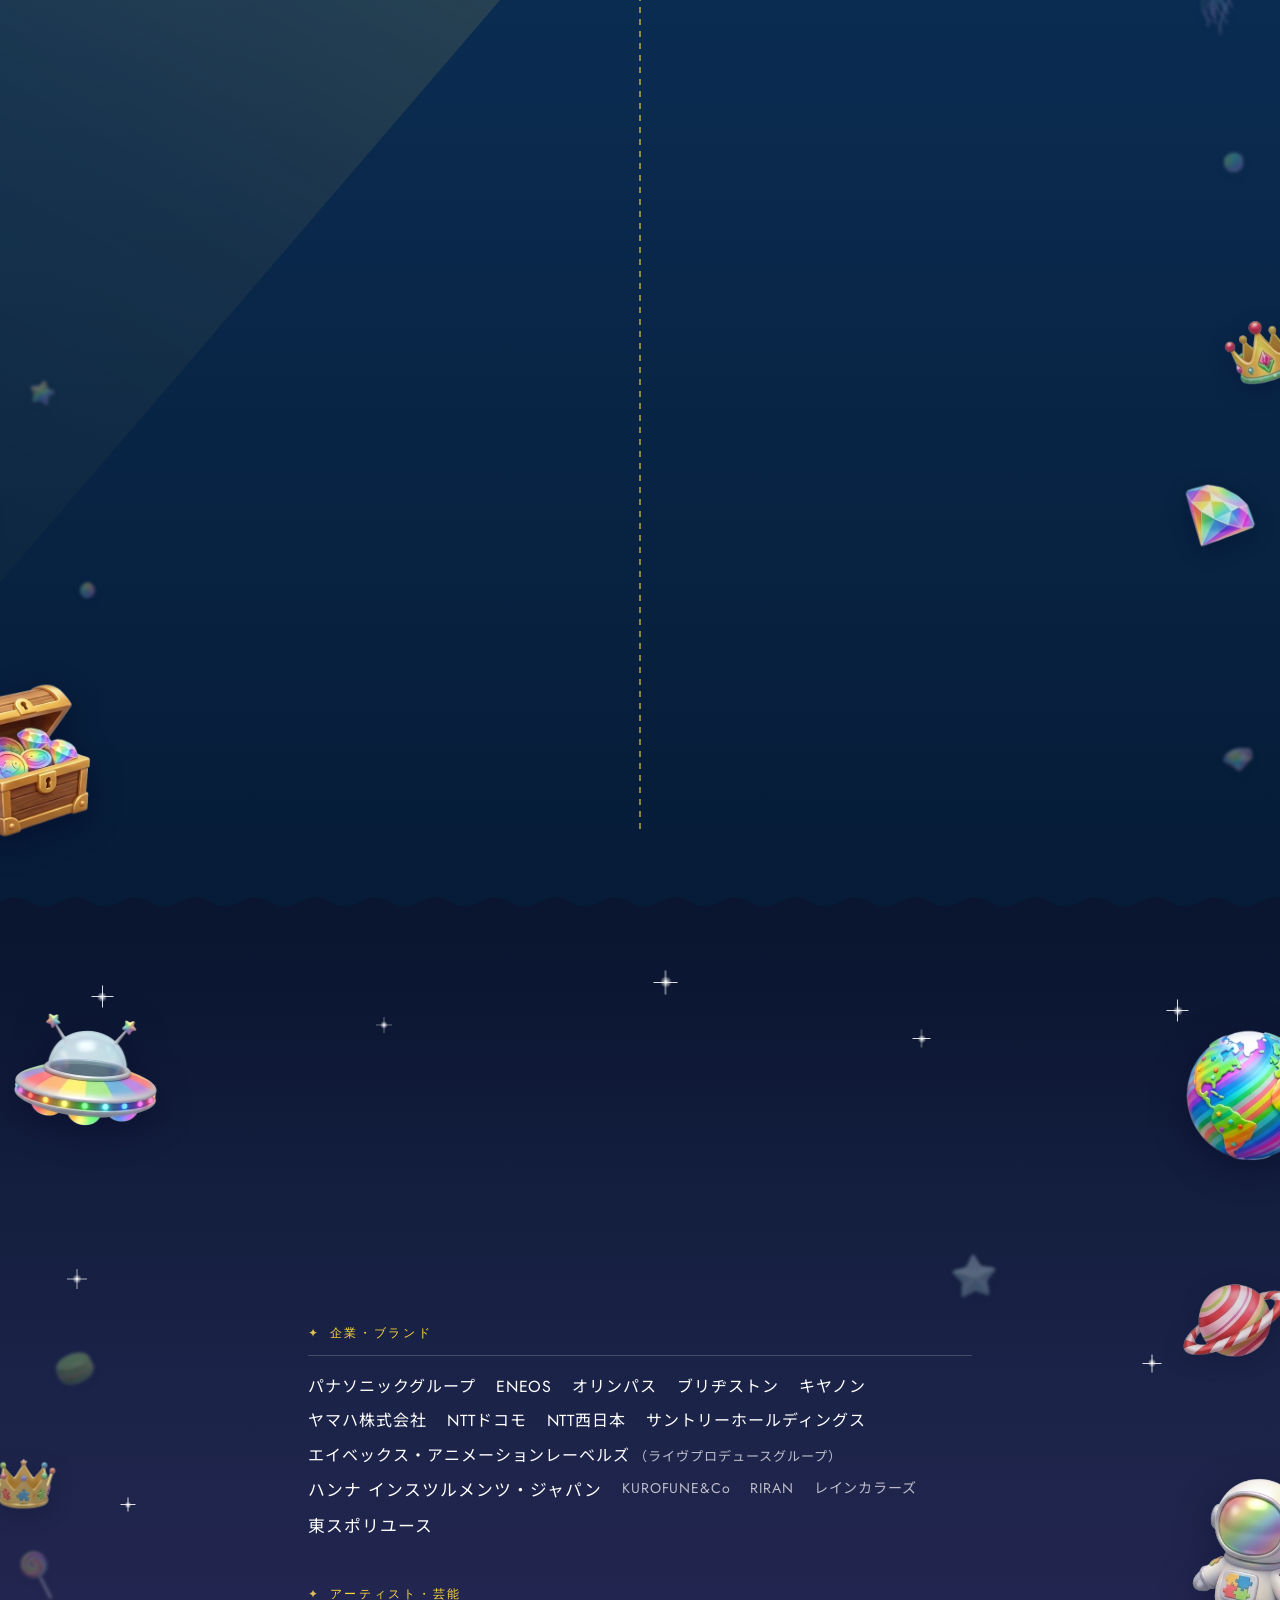
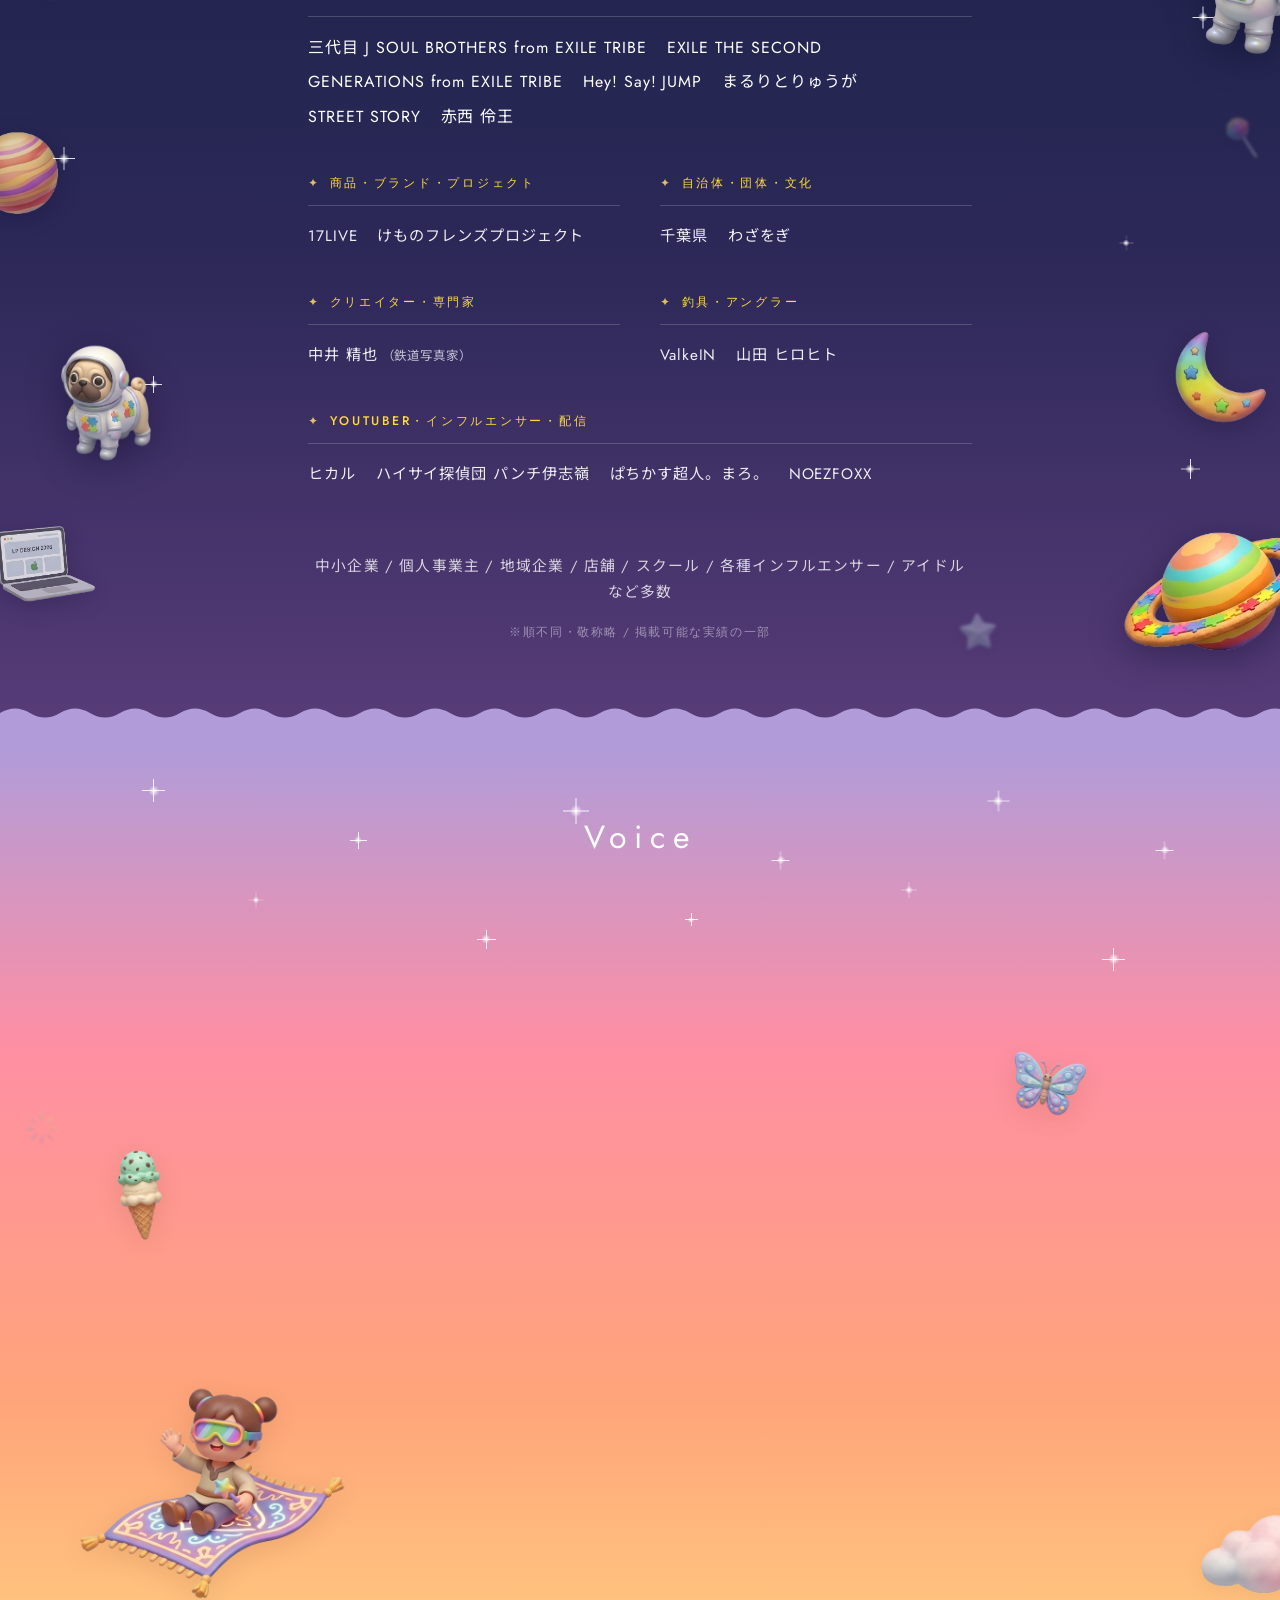
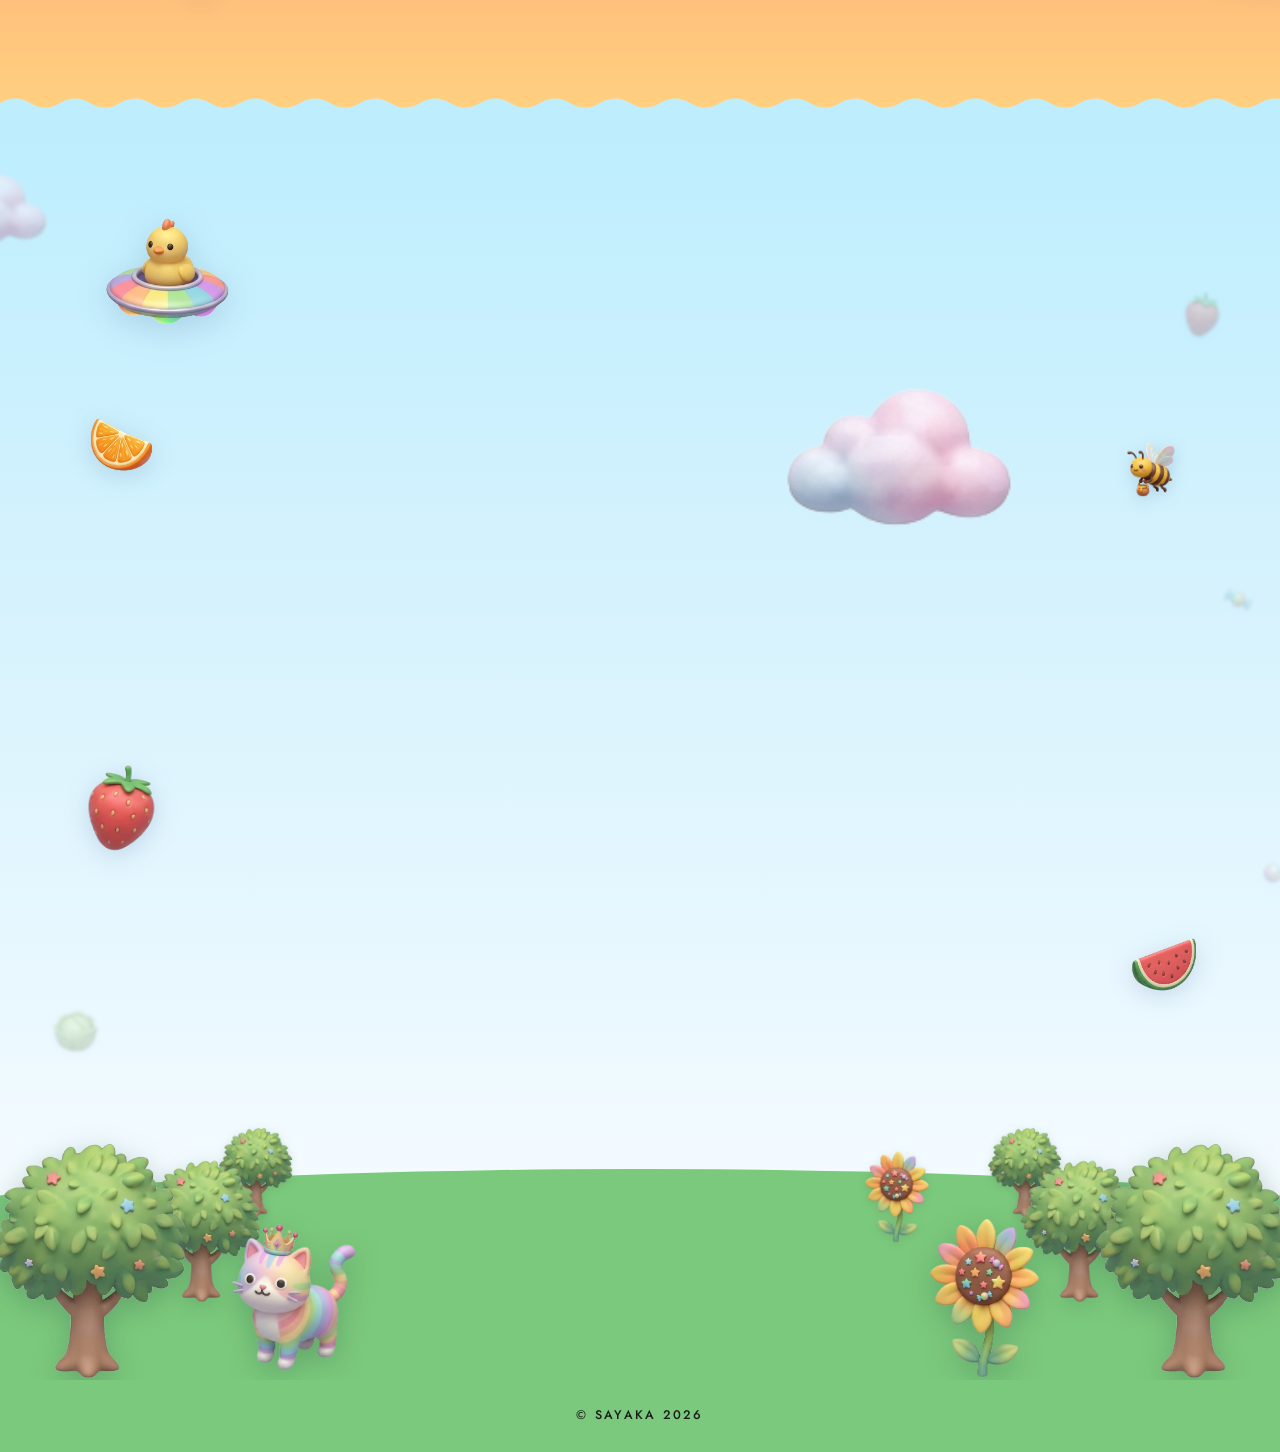
==== commit a6e4d6cb: "企業・ブランドのサブ実績「ハンナ インスツルメンツ・ジャパン」「東スポリユース」を強調（文字大きく・白） Co-Authored-By: Claude Opus 4.8 <noreply@anthro" ====
--- a/site/index.html
+++ b/site/index.html
@@ -479,11 +479,11 @@
             <li>エイベックス・アニメーションレーベルズ<span class="works-note-inline">（ライヴプロデュースグループ）</span></li>
           </ul>
           <ul class="works-list works-list-sub">
-            <li>ハンナ インスツルメンツ・ジャパン</li>
+            <li class="works-li-emph">ハンナ インスツルメンツ・ジャパン</li>
             <li>KUROFUNE&amp;Co</li>
             <li>RIRAN</li>
             <li>レインカラーズ</li>
-            <li>東スポリユース</li>
+            <li class="works-li-emph">東スポリユース</li>
           </ul>
         </section>
 
--- a/site/style.css
+++ b/site/style.css
@@ -2157,6 +2157,10 @@
   font-size: 0.88rem;
   color: rgba(255, 255, 255, 0.7);
 }
+.works-list-sub li.works-li-emph {
+  font-size: 1.05rem;
+  color: #FFFFFF;
+}
 .works-note-inline {
   margin-left: 4px;
   font-size: 0.82em;
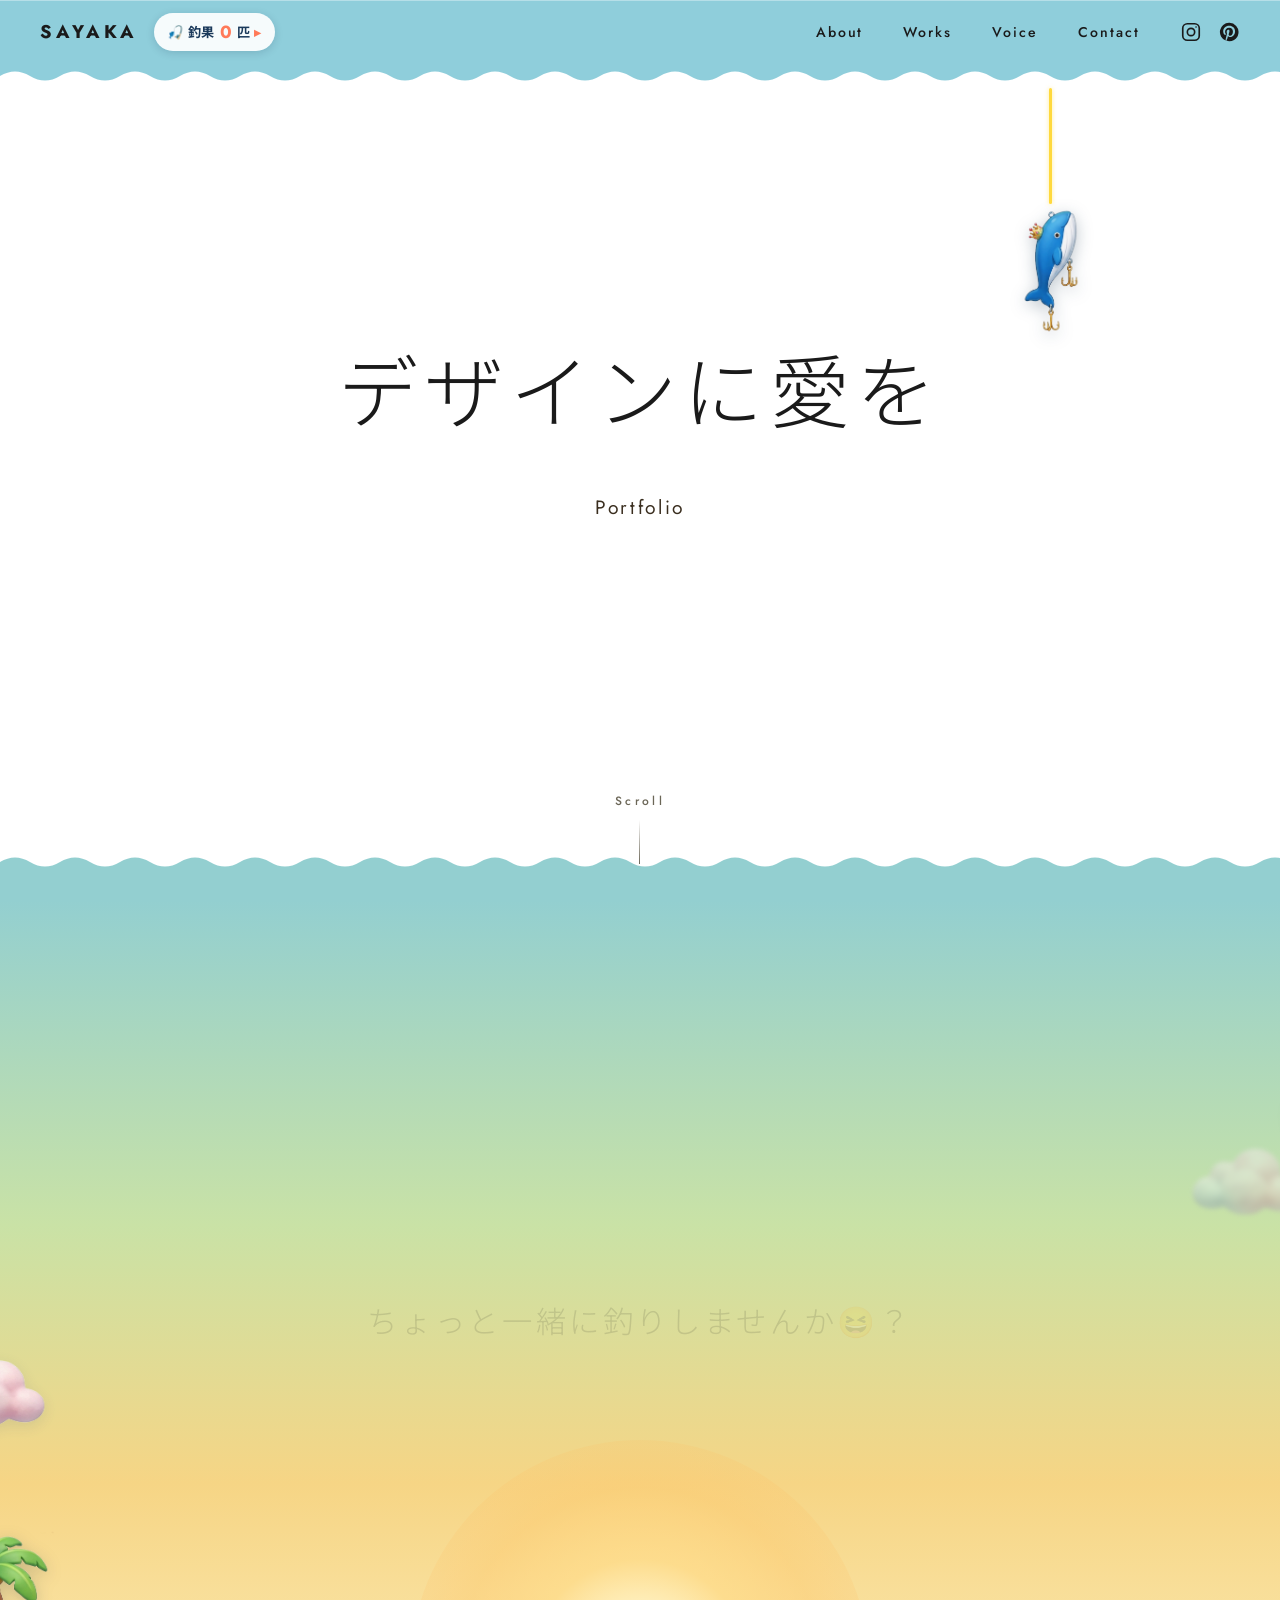
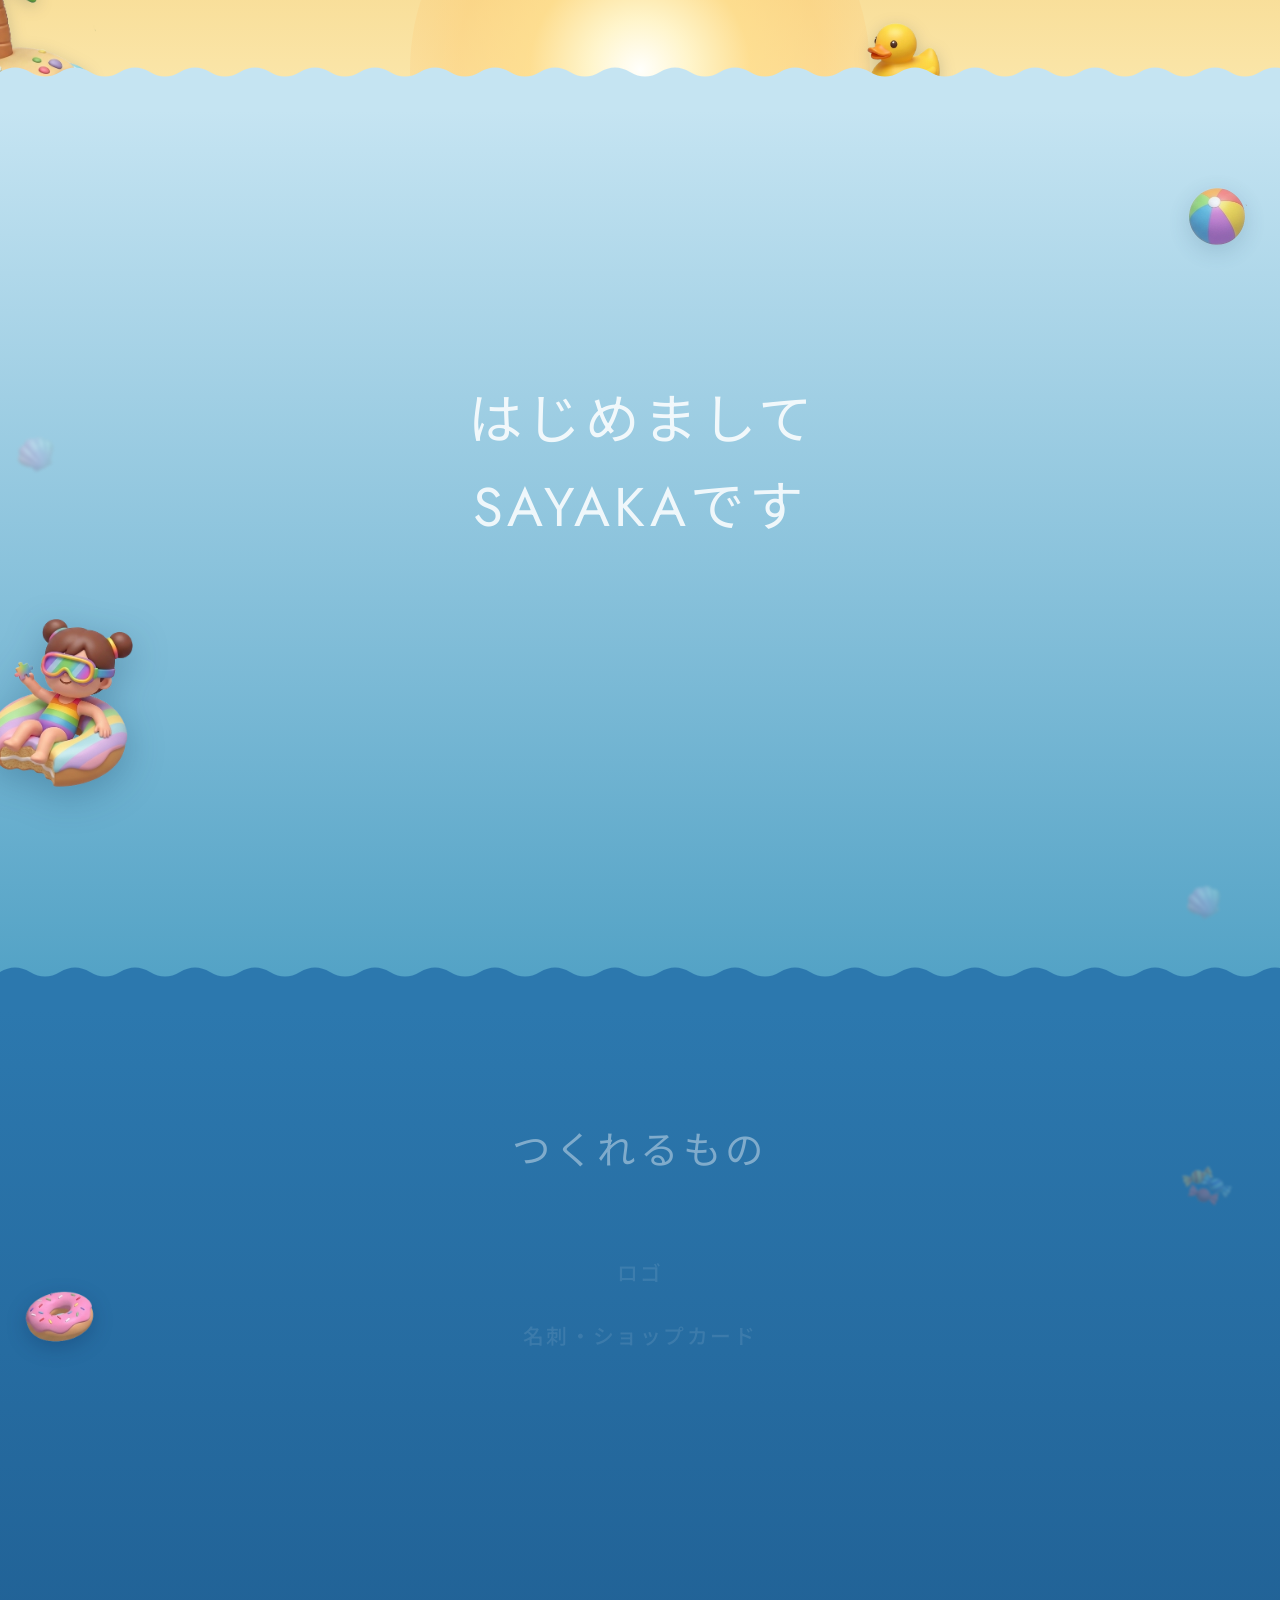
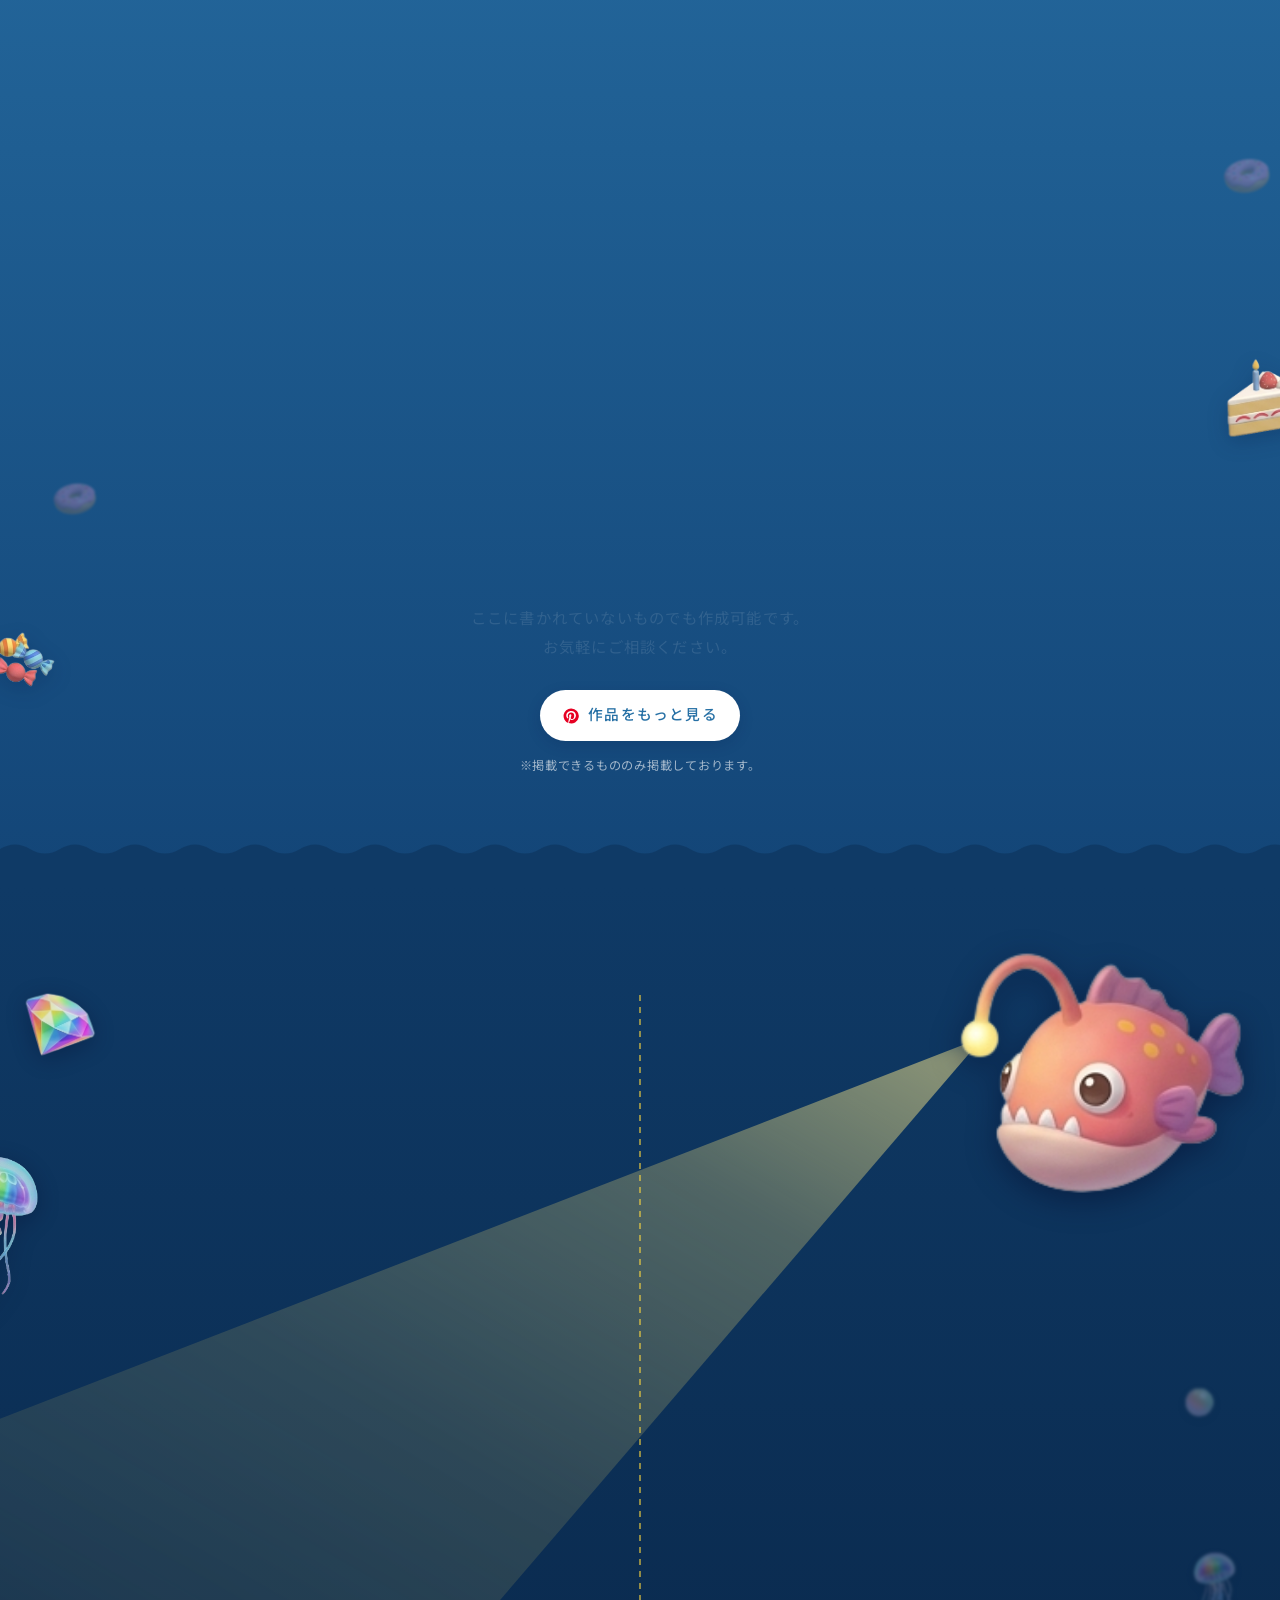
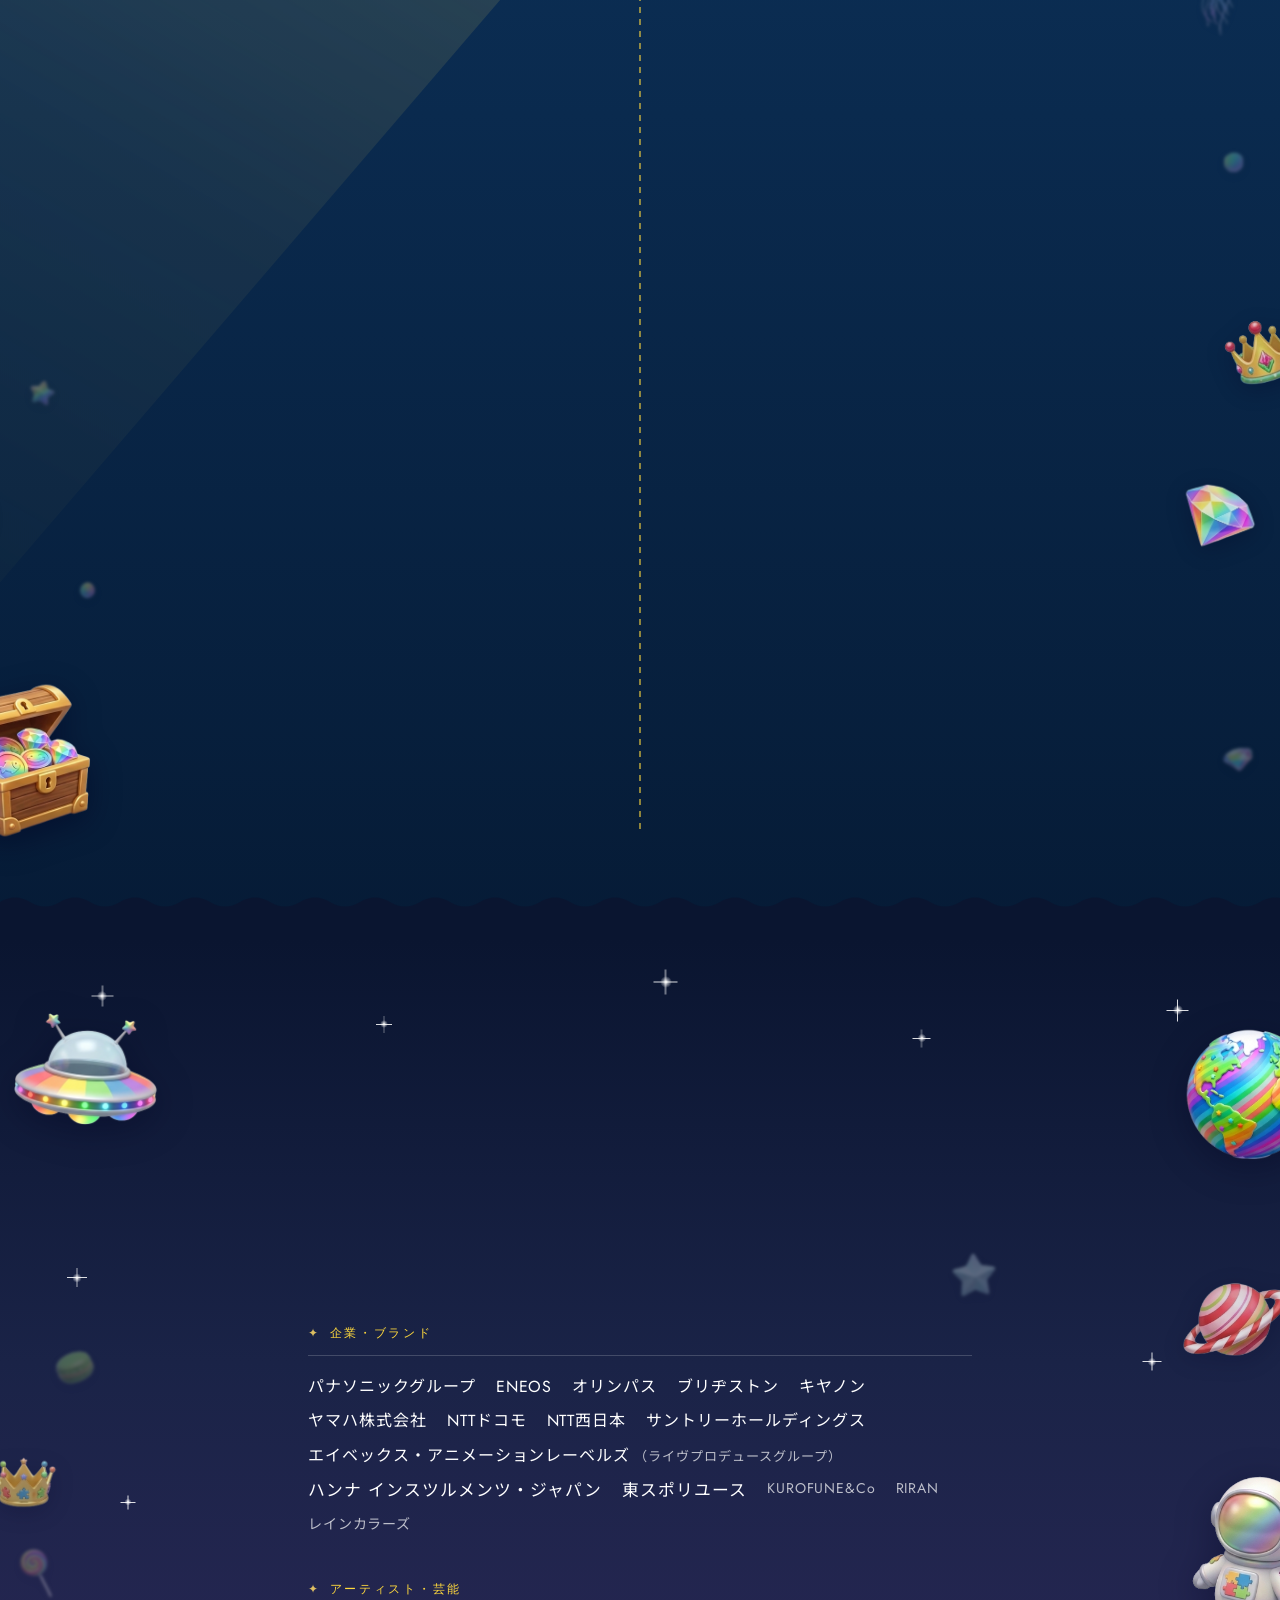
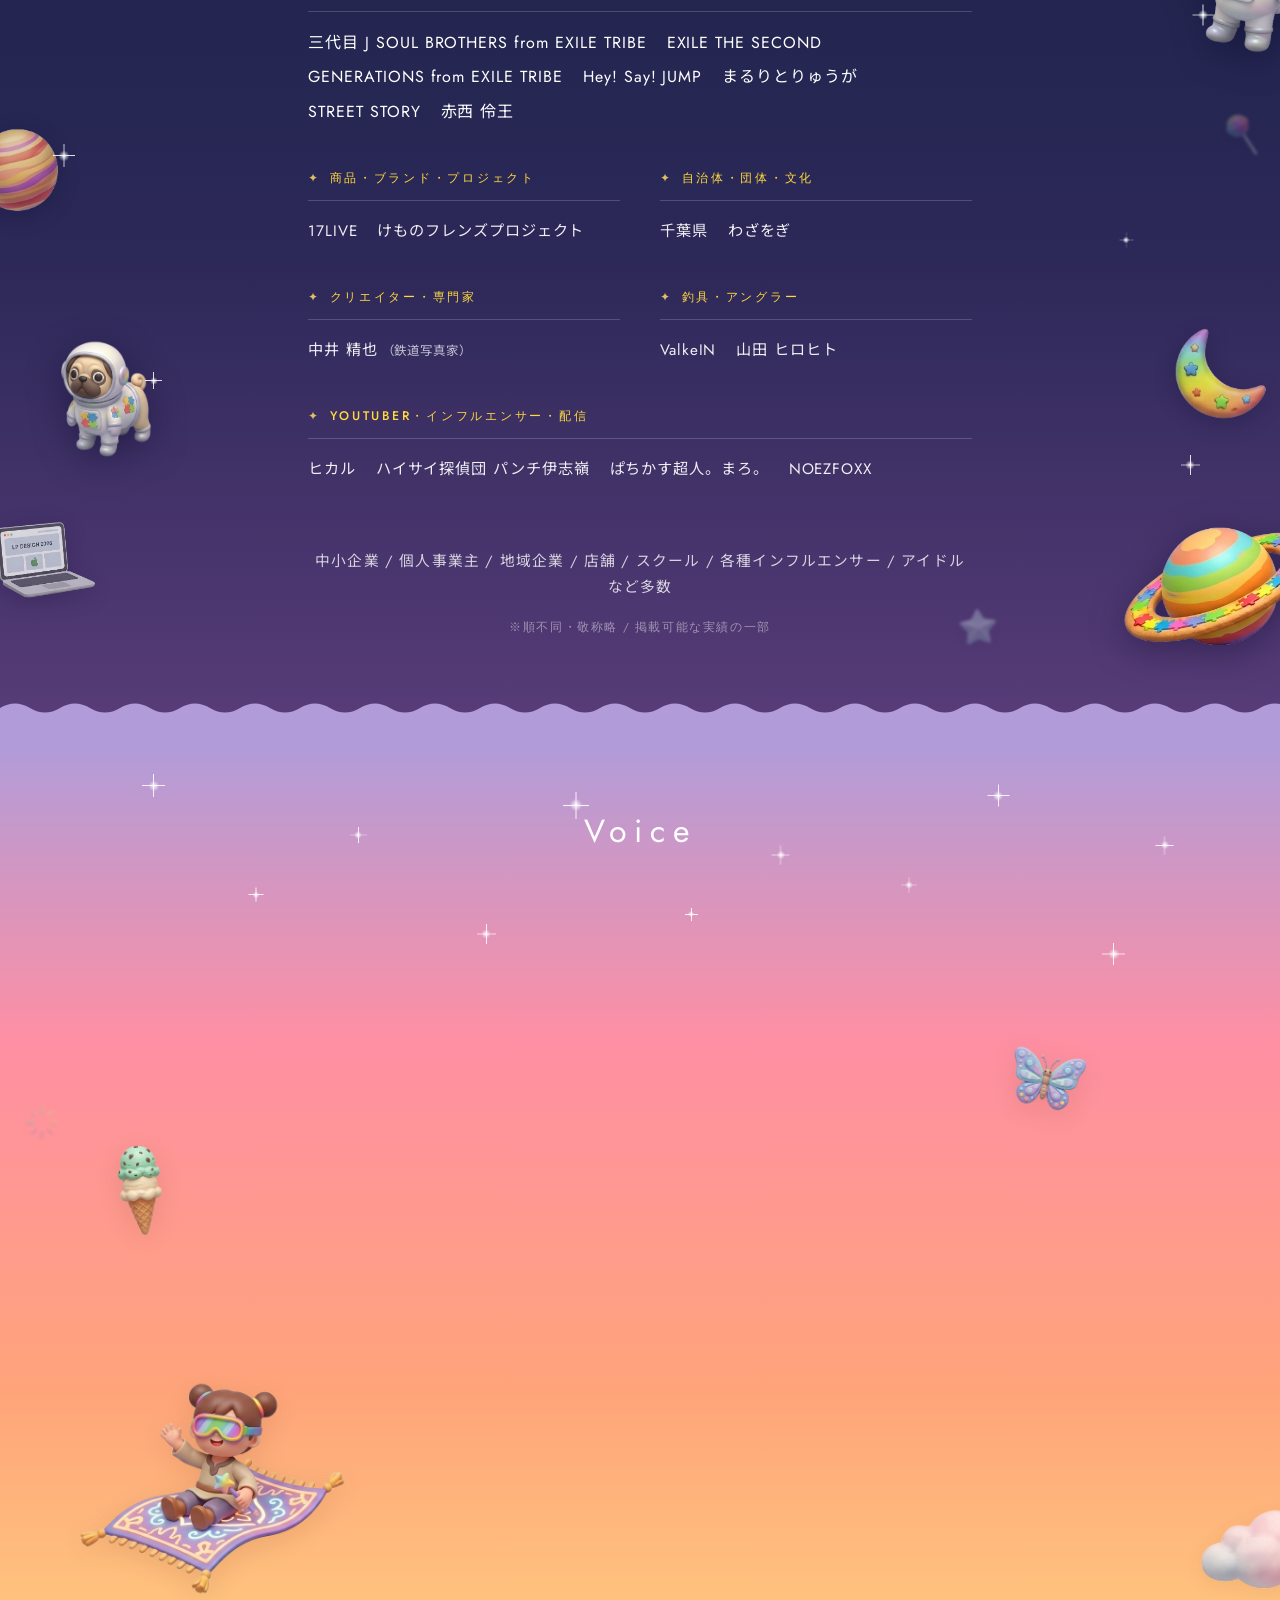
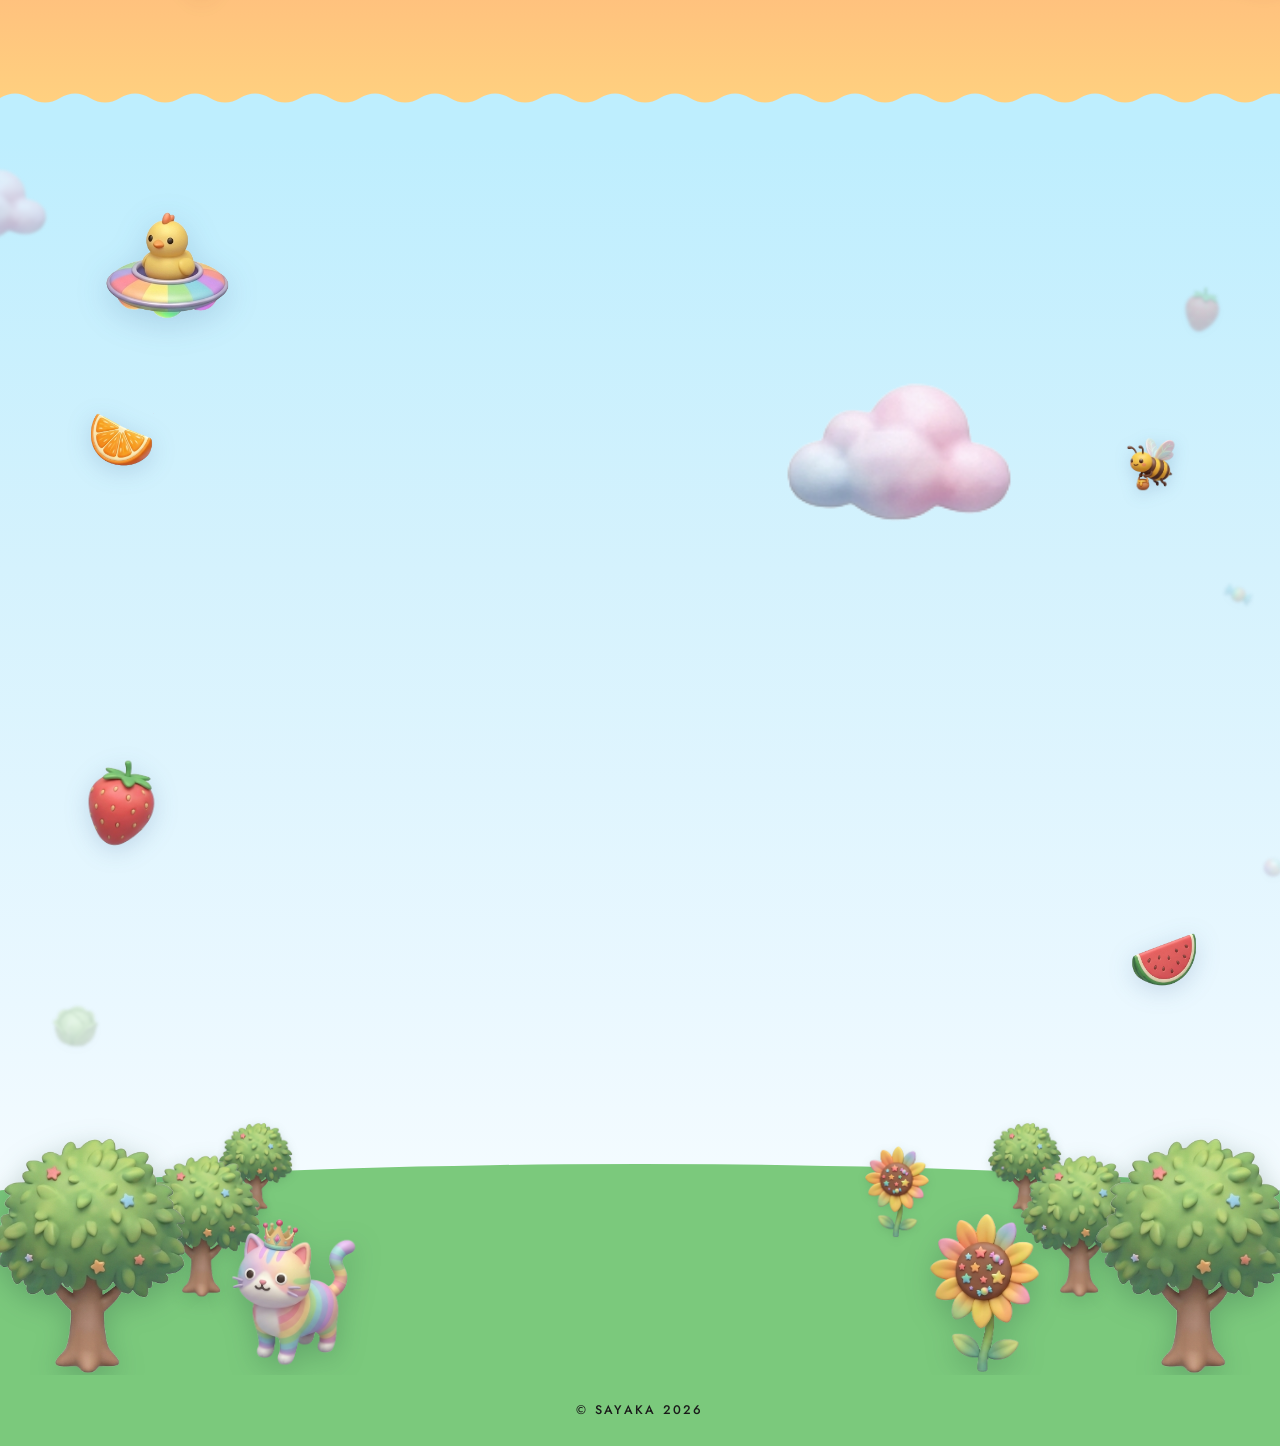
==== commit 623a36f5: "東スポリユースをハンナの直後に並び替え（企業・ブランドのサブ実績） Co-Authored-By: Claude Opus 4.8 <noreply@anthropic.com>" ====
--- a/site/index.html
+++ b/site/index.html
@@ -480,10 +480,10 @@
           </ul>
           <ul class="works-list works-list-sub">
             <li class="works-li-emph">ハンナ インスツルメンツ・ジャパン</li>
+            <li class="works-li-emph">東スポリユース</li>
             <li>KUROFUNE&amp;Co</li>
             <li>RIRAN</li>
             <li>レインカラーズ</li>
-            <li class="works-li-emph">東スポリユース</li>
           </ul>
         </section>
 
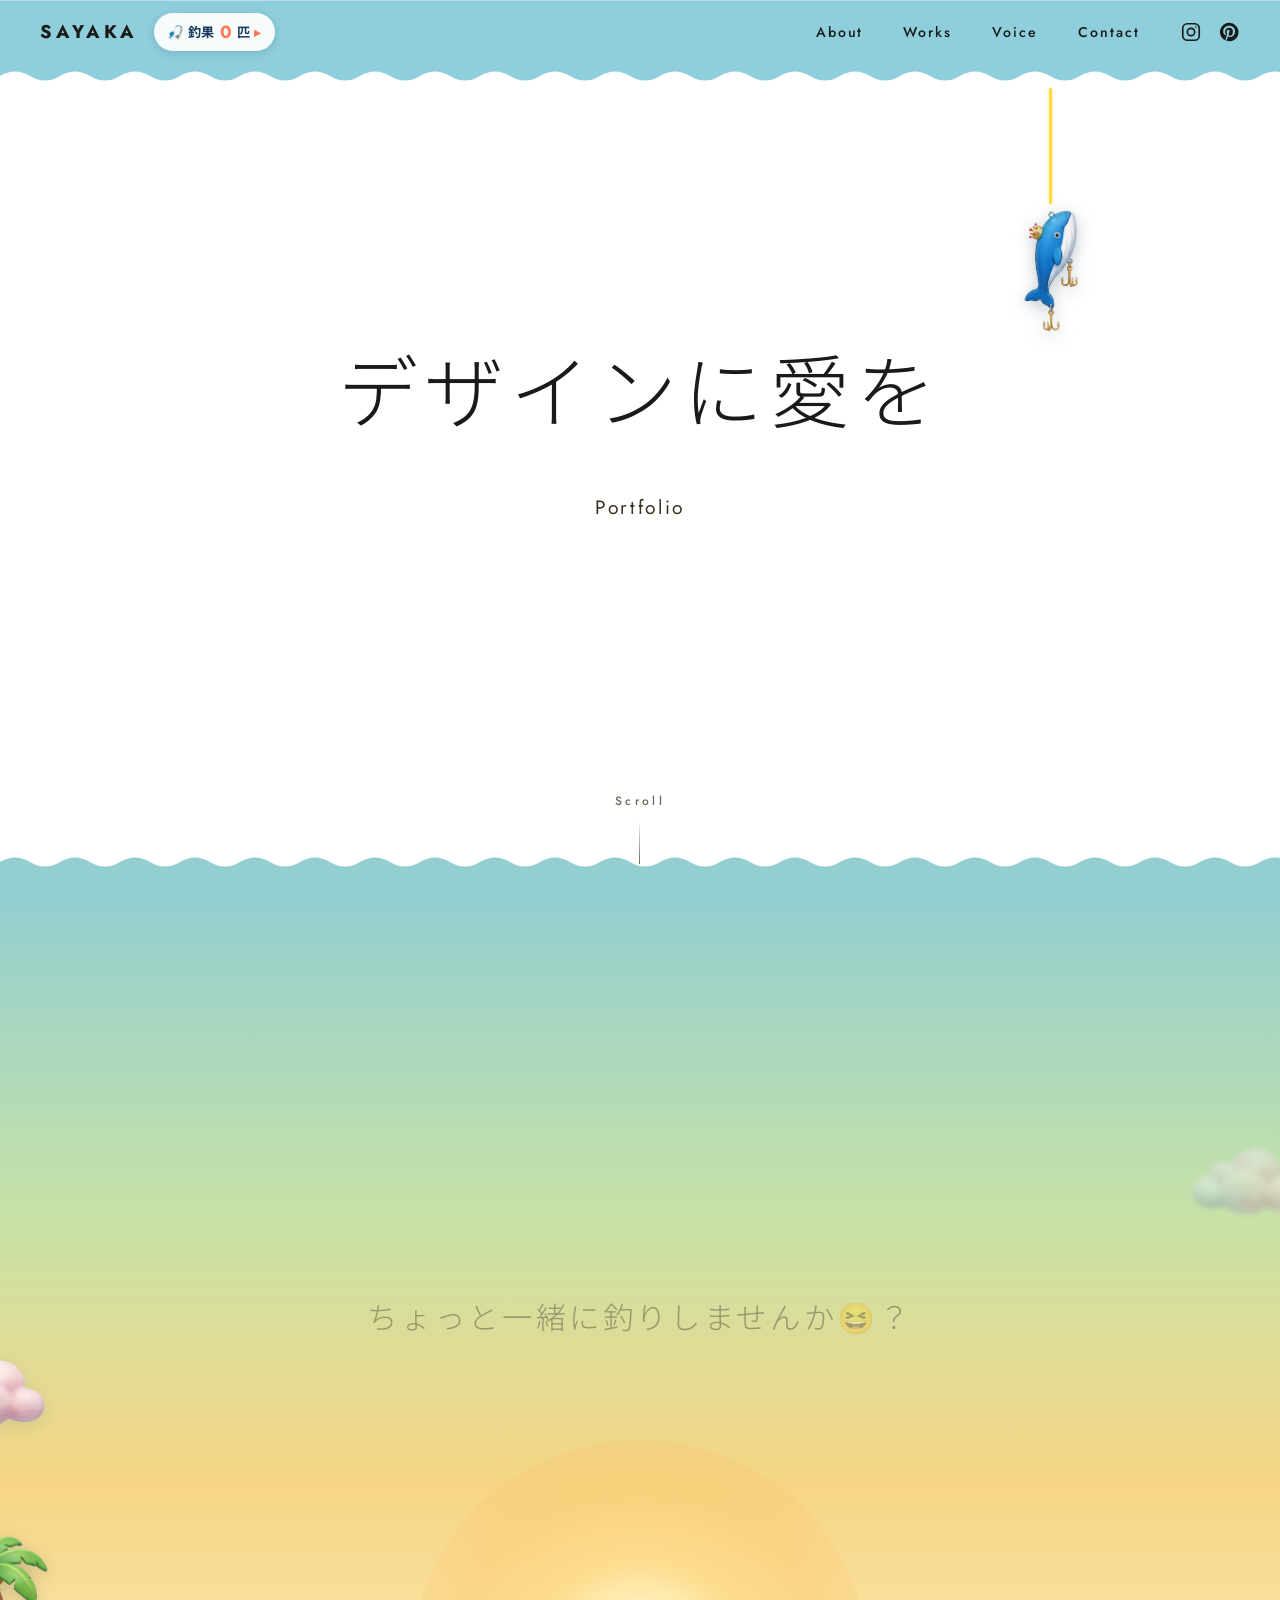
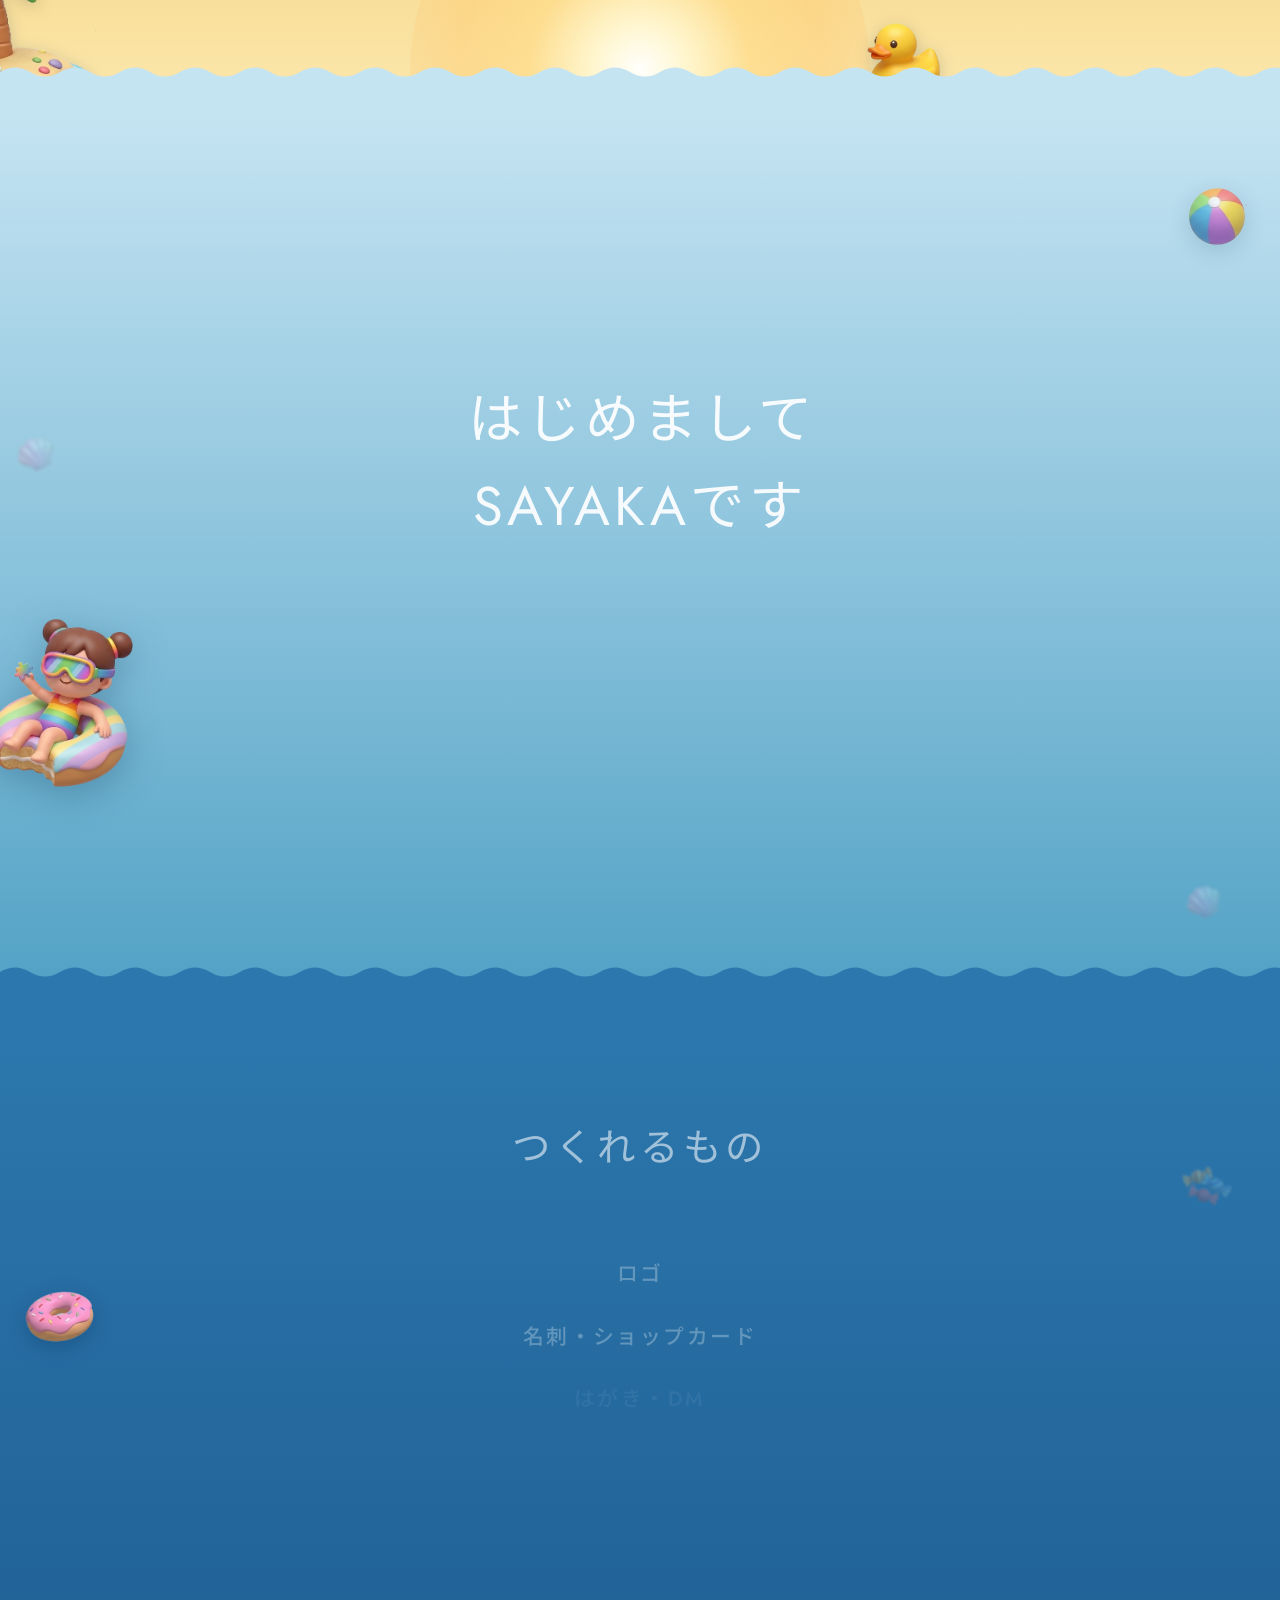
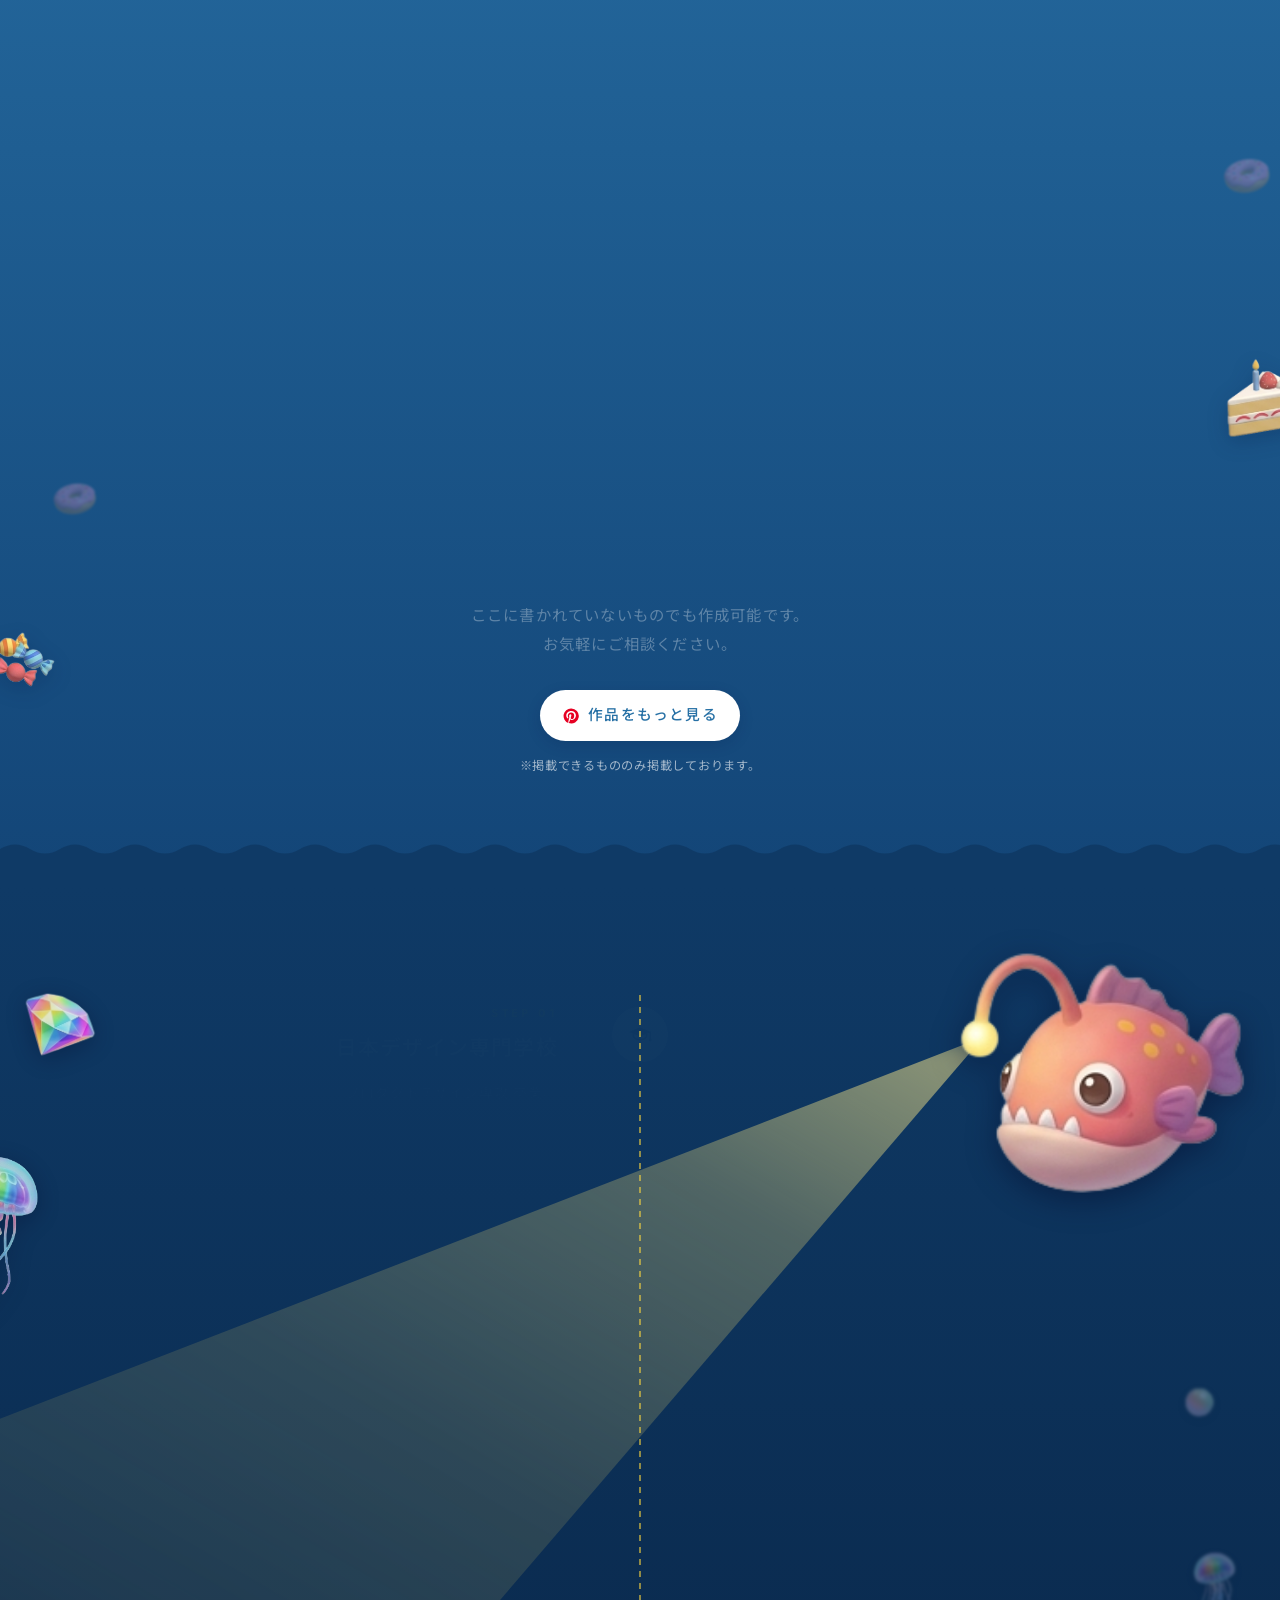
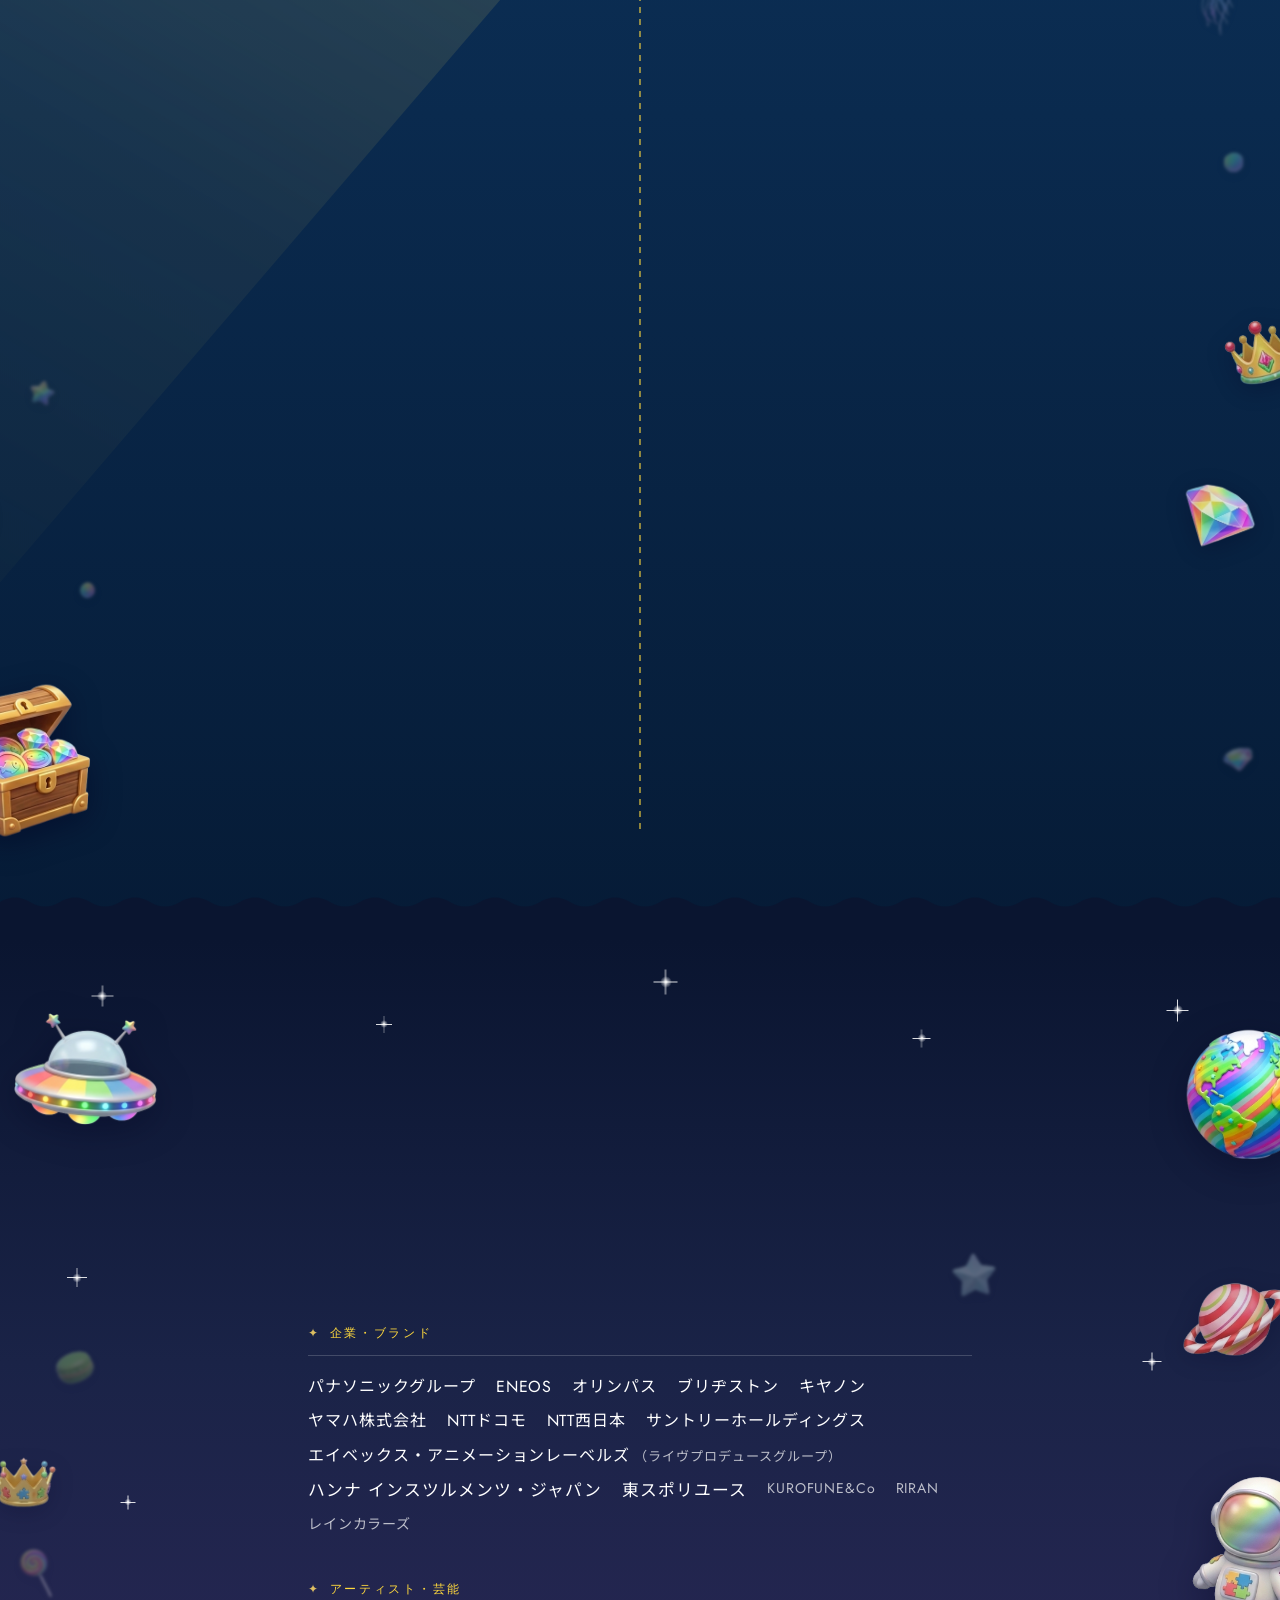
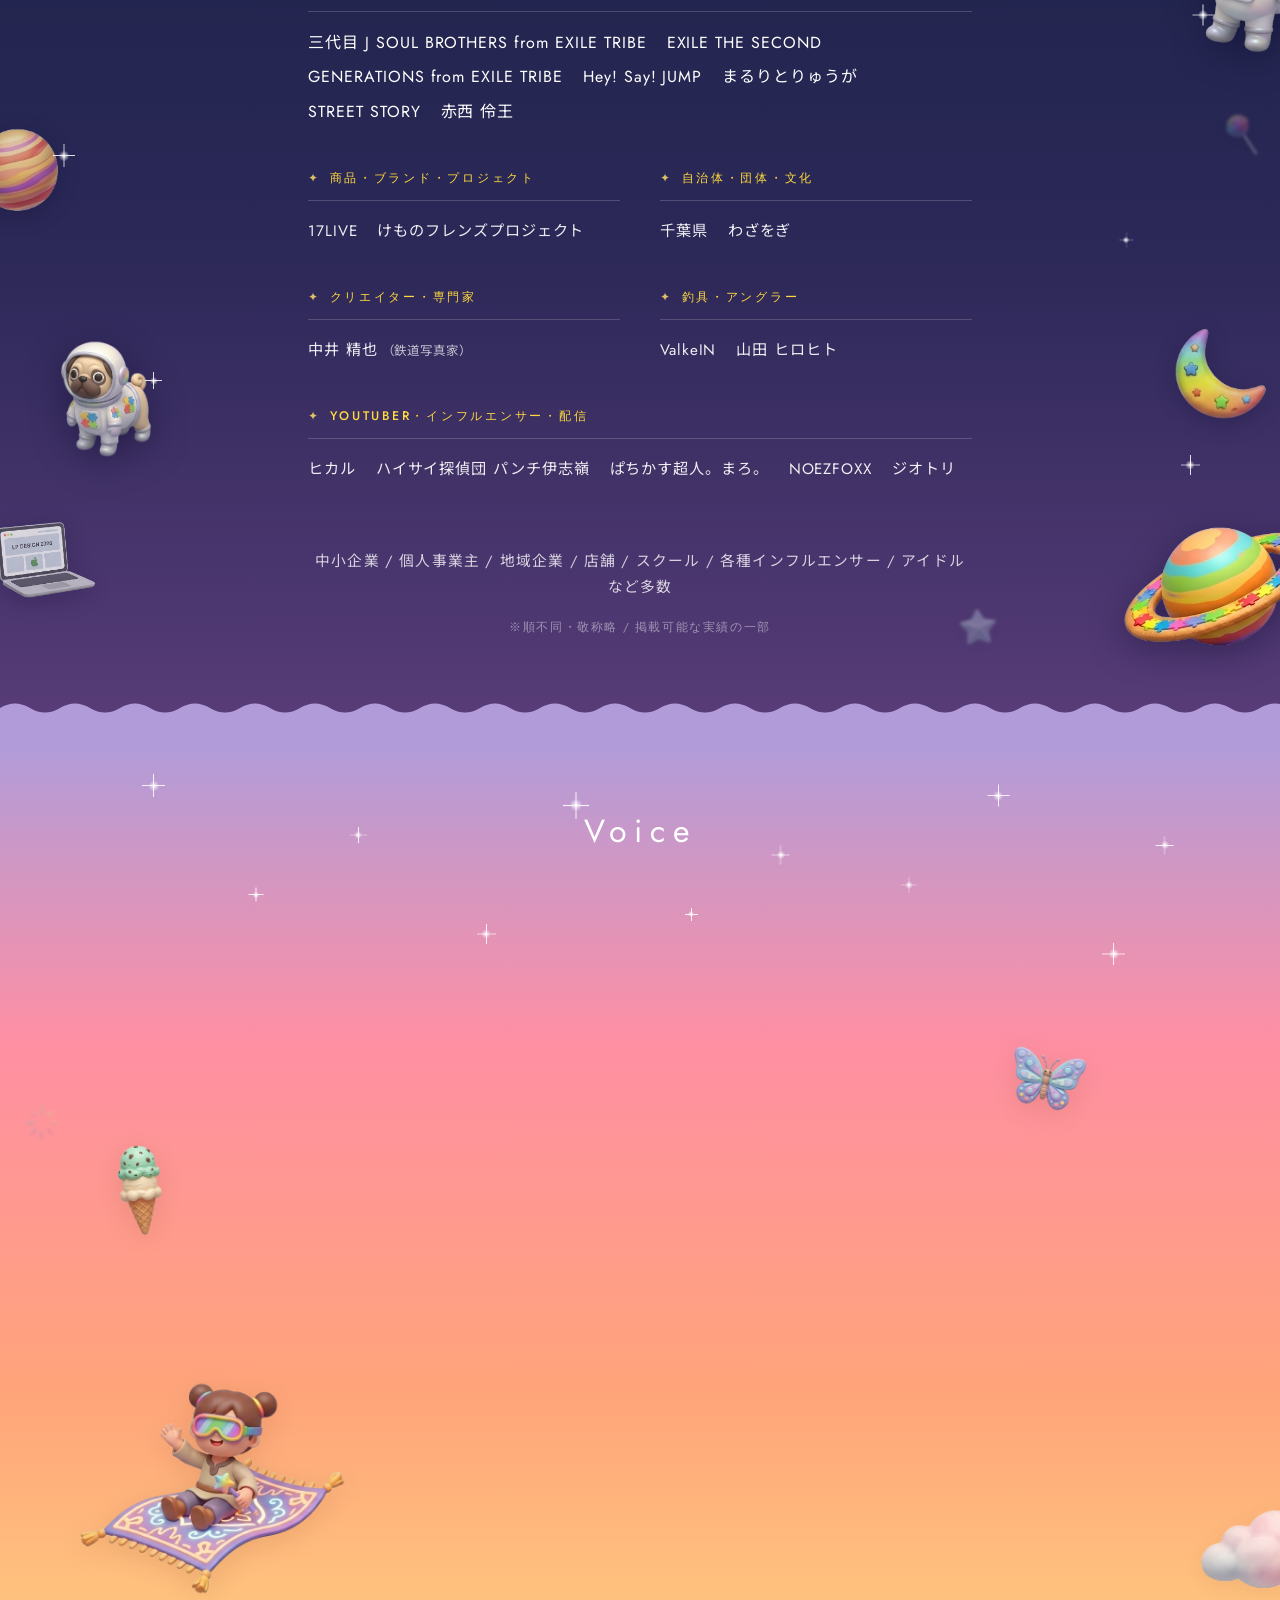
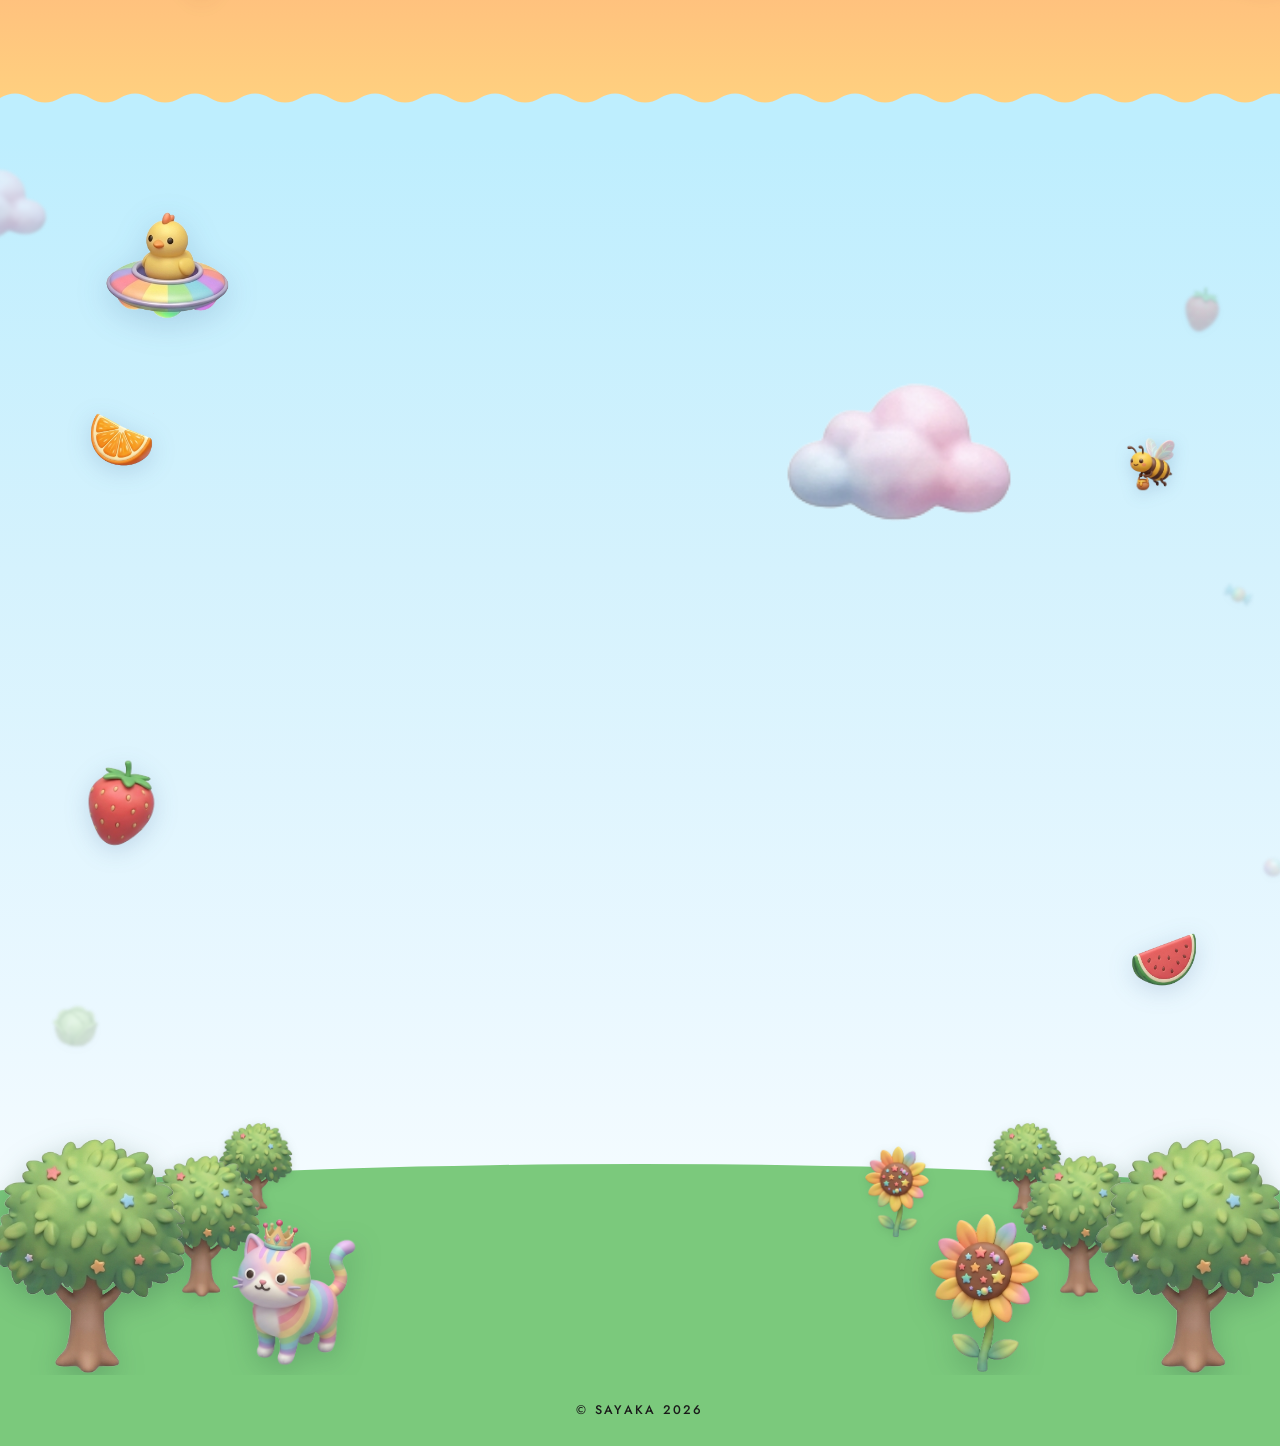
==== commit a9c75466: "実績にジオトリ（YouTuber・インフルエンサー・配信）を追加 Co-Authored-By: Claude Opus 5 <noreply@anthropic.com> Claude-Sessio" ====
--- a/site/index.html
+++ b/site/index.html
@@ -538,6 +538,7 @@
             <li>ハイサイ探偵団 パンチ伊志嶺</li>
             <li>ぱちかす超人。まろ。</li>
             <li>NOEZFOXX</li>
+            <li>ジオトリ</li>
           </ul>
         </section>
       </div>
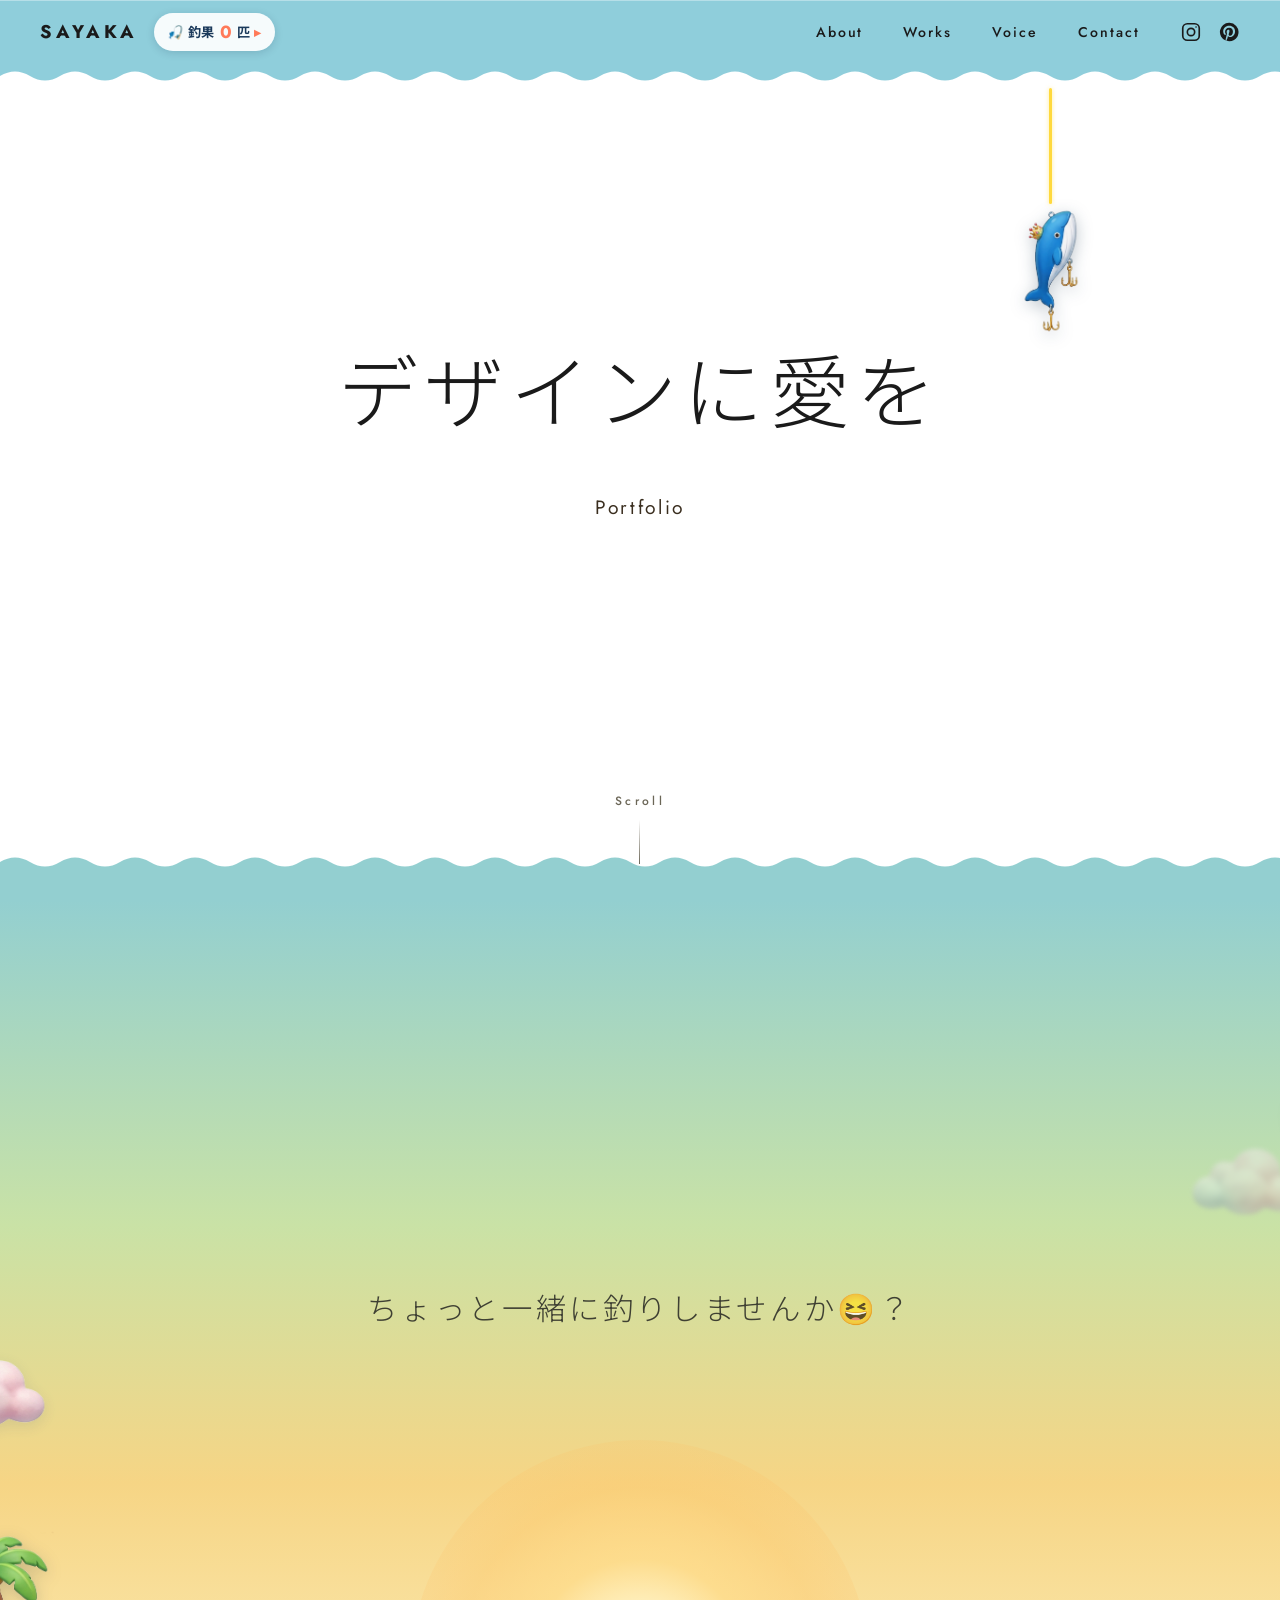
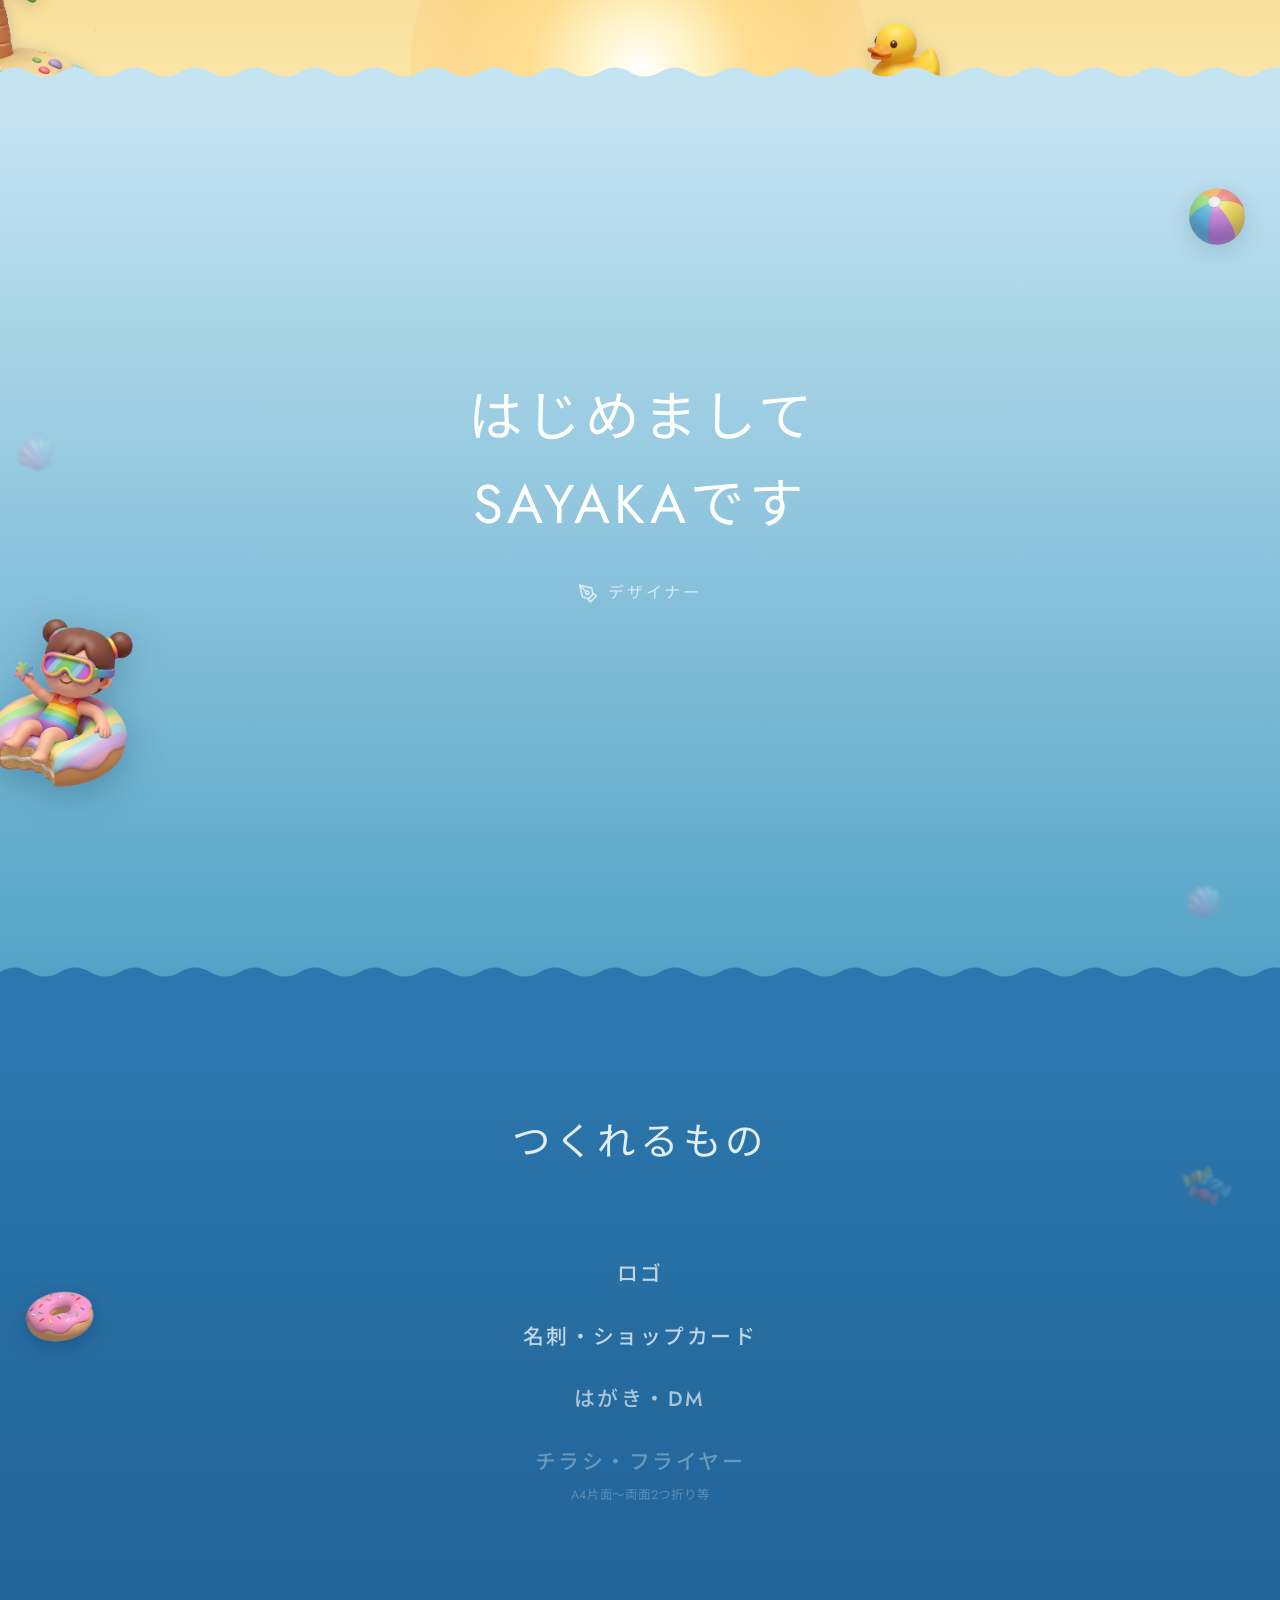
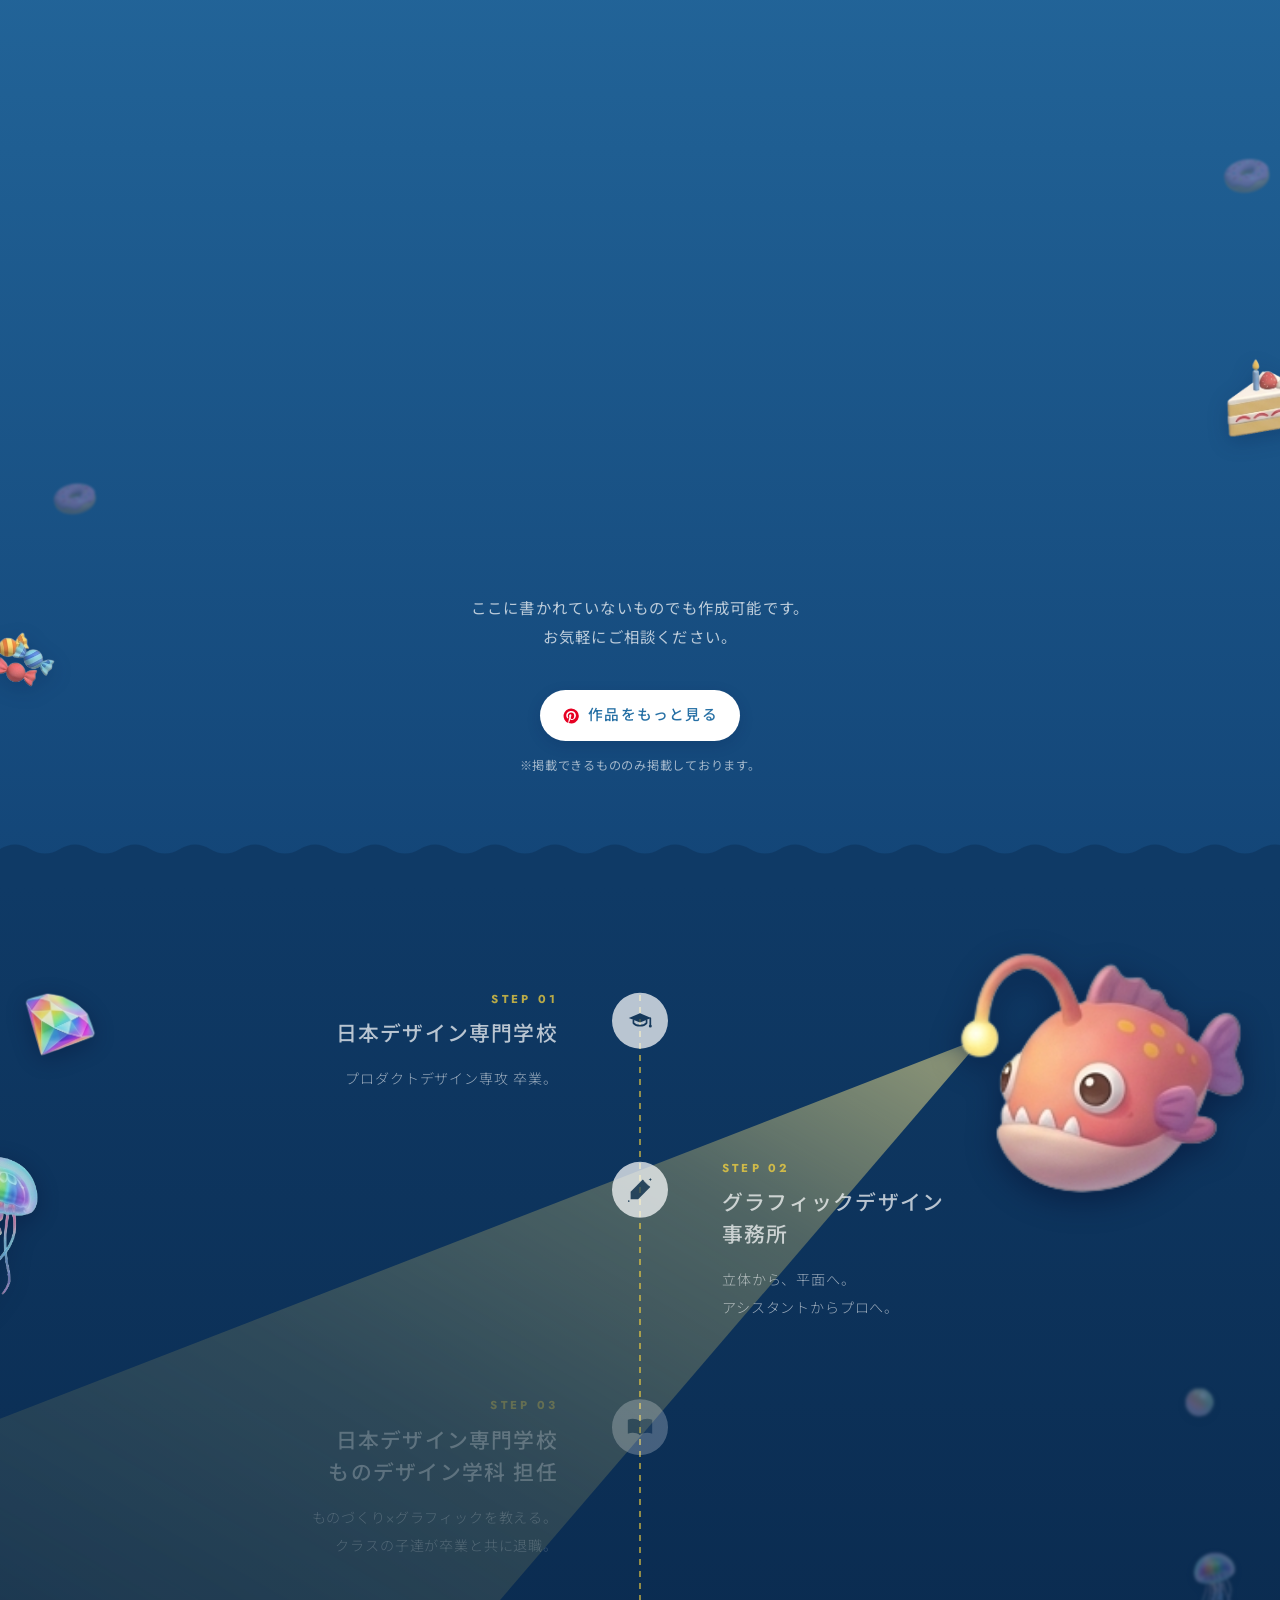
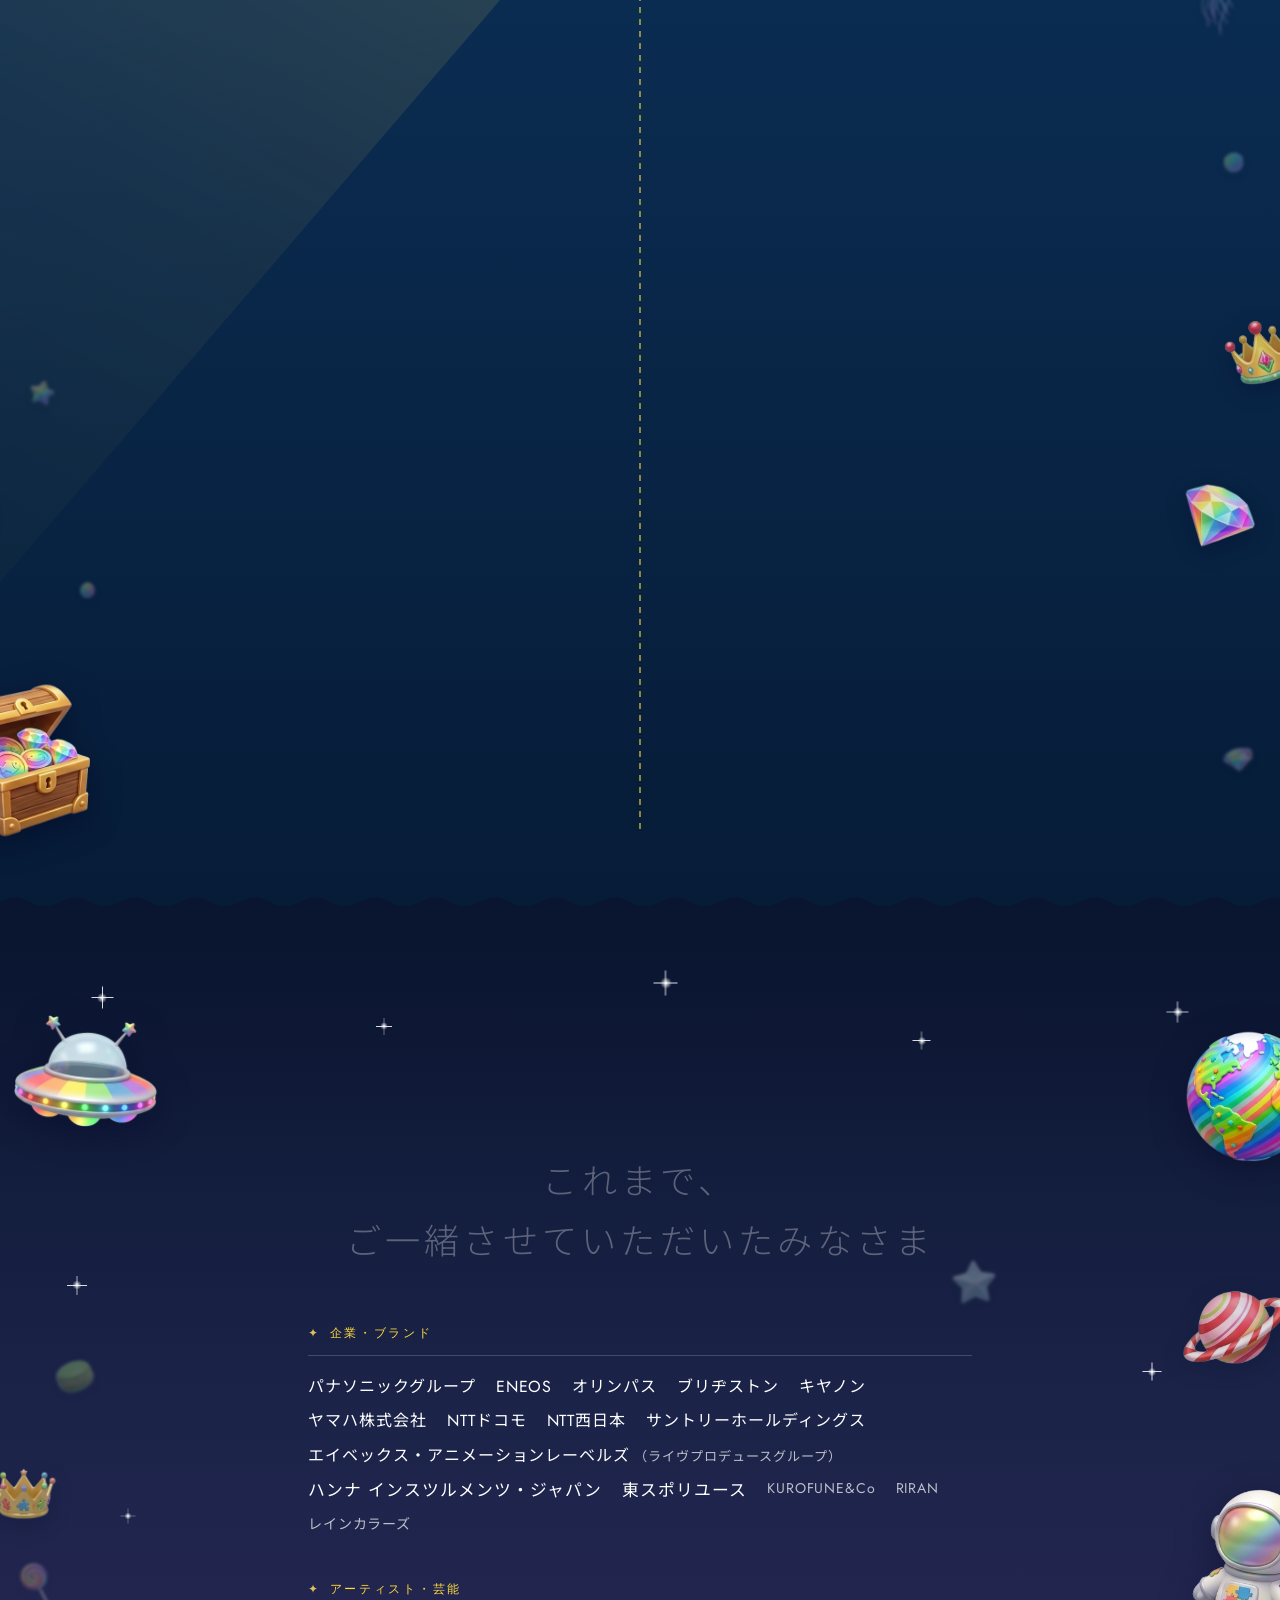
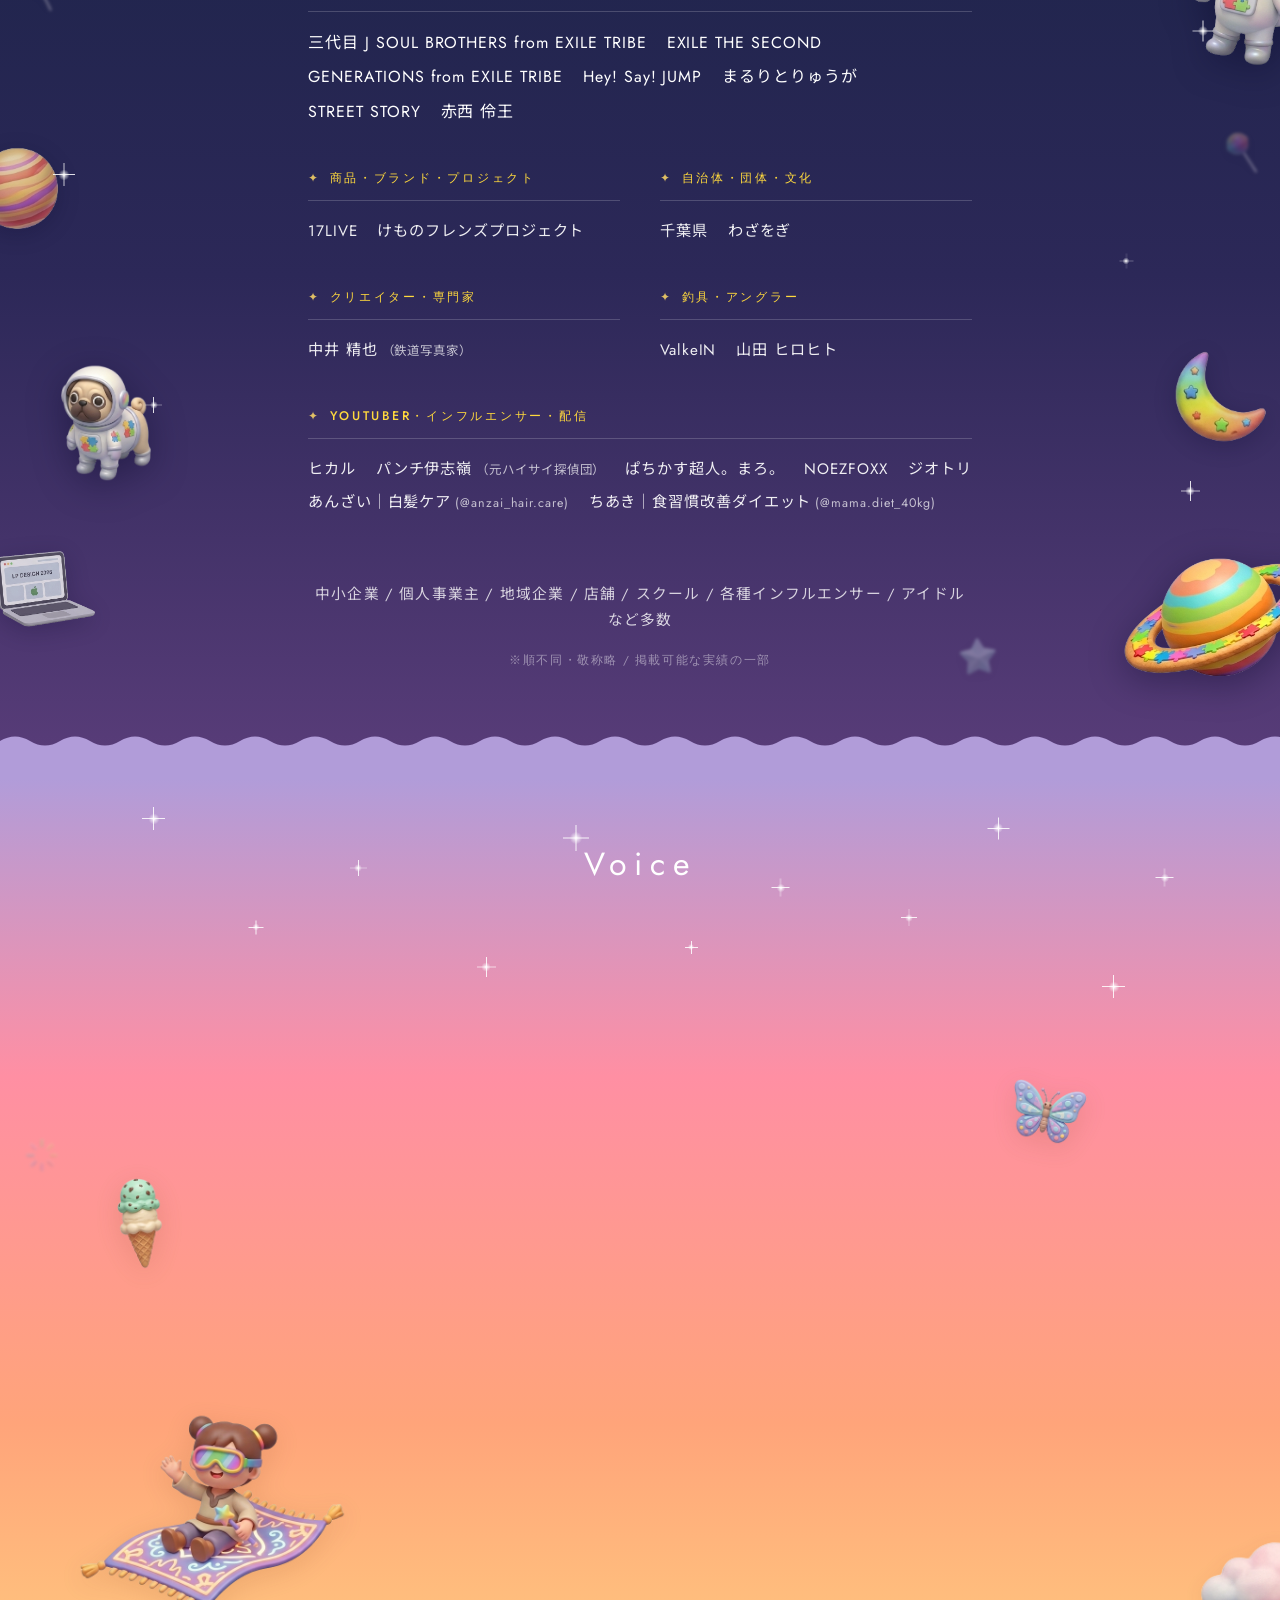
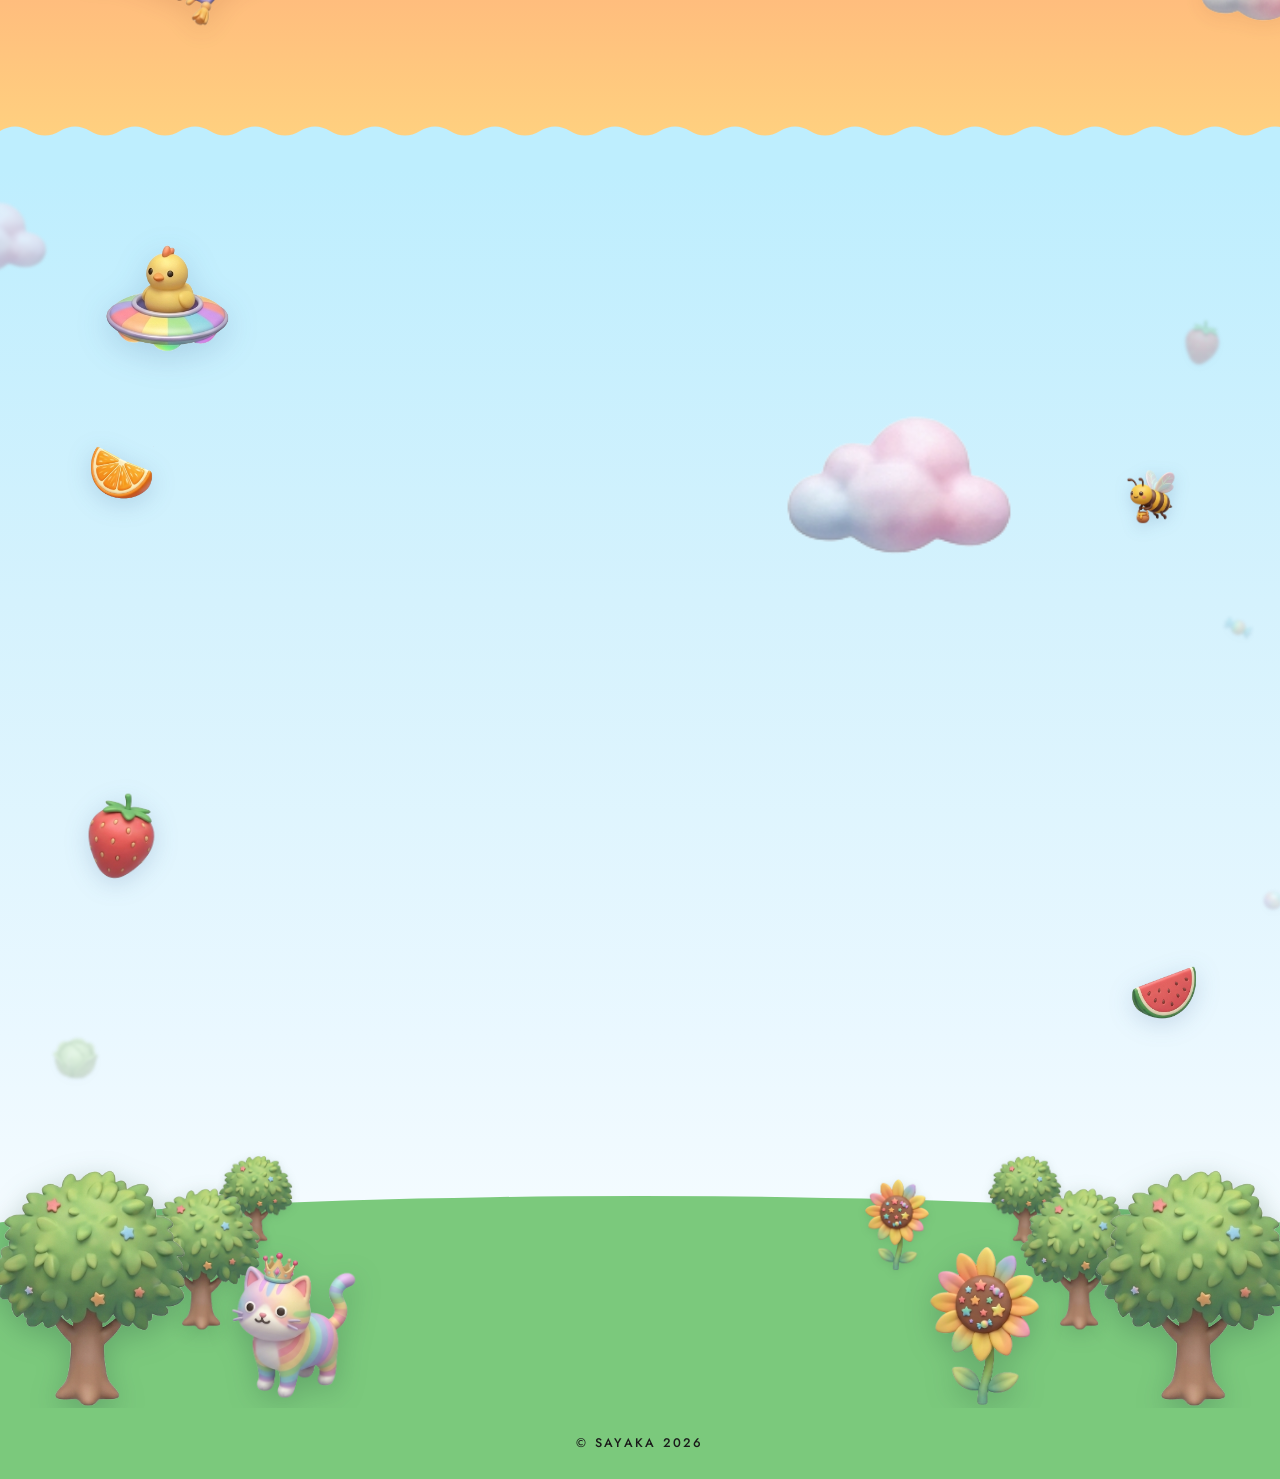
==== commit fc1eb07f: "実績にインスタグラマー2名を追加、パンチ伊志嶺の表記を「元ハイサイ探偵団」に変更 Co-Authored-By: Claude Opus 5 <noreply@anthropic.com> Claud" ====
--- a/site/index.html
+++ b/site/index.html
@@ -535,10 +535,12 @@
           <h3 class="works-cat-title">YouTuber・インフルエンサー・配信</h3>
           <ul class="works-list">
             <li>ヒカル</li>
-            <li>ハイサイ探偵団 パンチ伊志嶺</li>
+            <li>パンチ伊志嶺<span class="works-note-inline">（元ハイサイ探偵団）</span></li>
             <li>ぱちかす超人。まろ。</li>
             <li>NOEZFOXX</li>
             <li>ジオトリ</li>
+            <li>あんざい｜白髪ケア<span class="works-note-inline">(@anzai_hair.care)</span></li>
+            <li>ちあき｜食習慣改善ダイエット<span class="works-note-inline">(@mama.diet_40kg)</span></li>
           </ul>
         </section>
       </div>
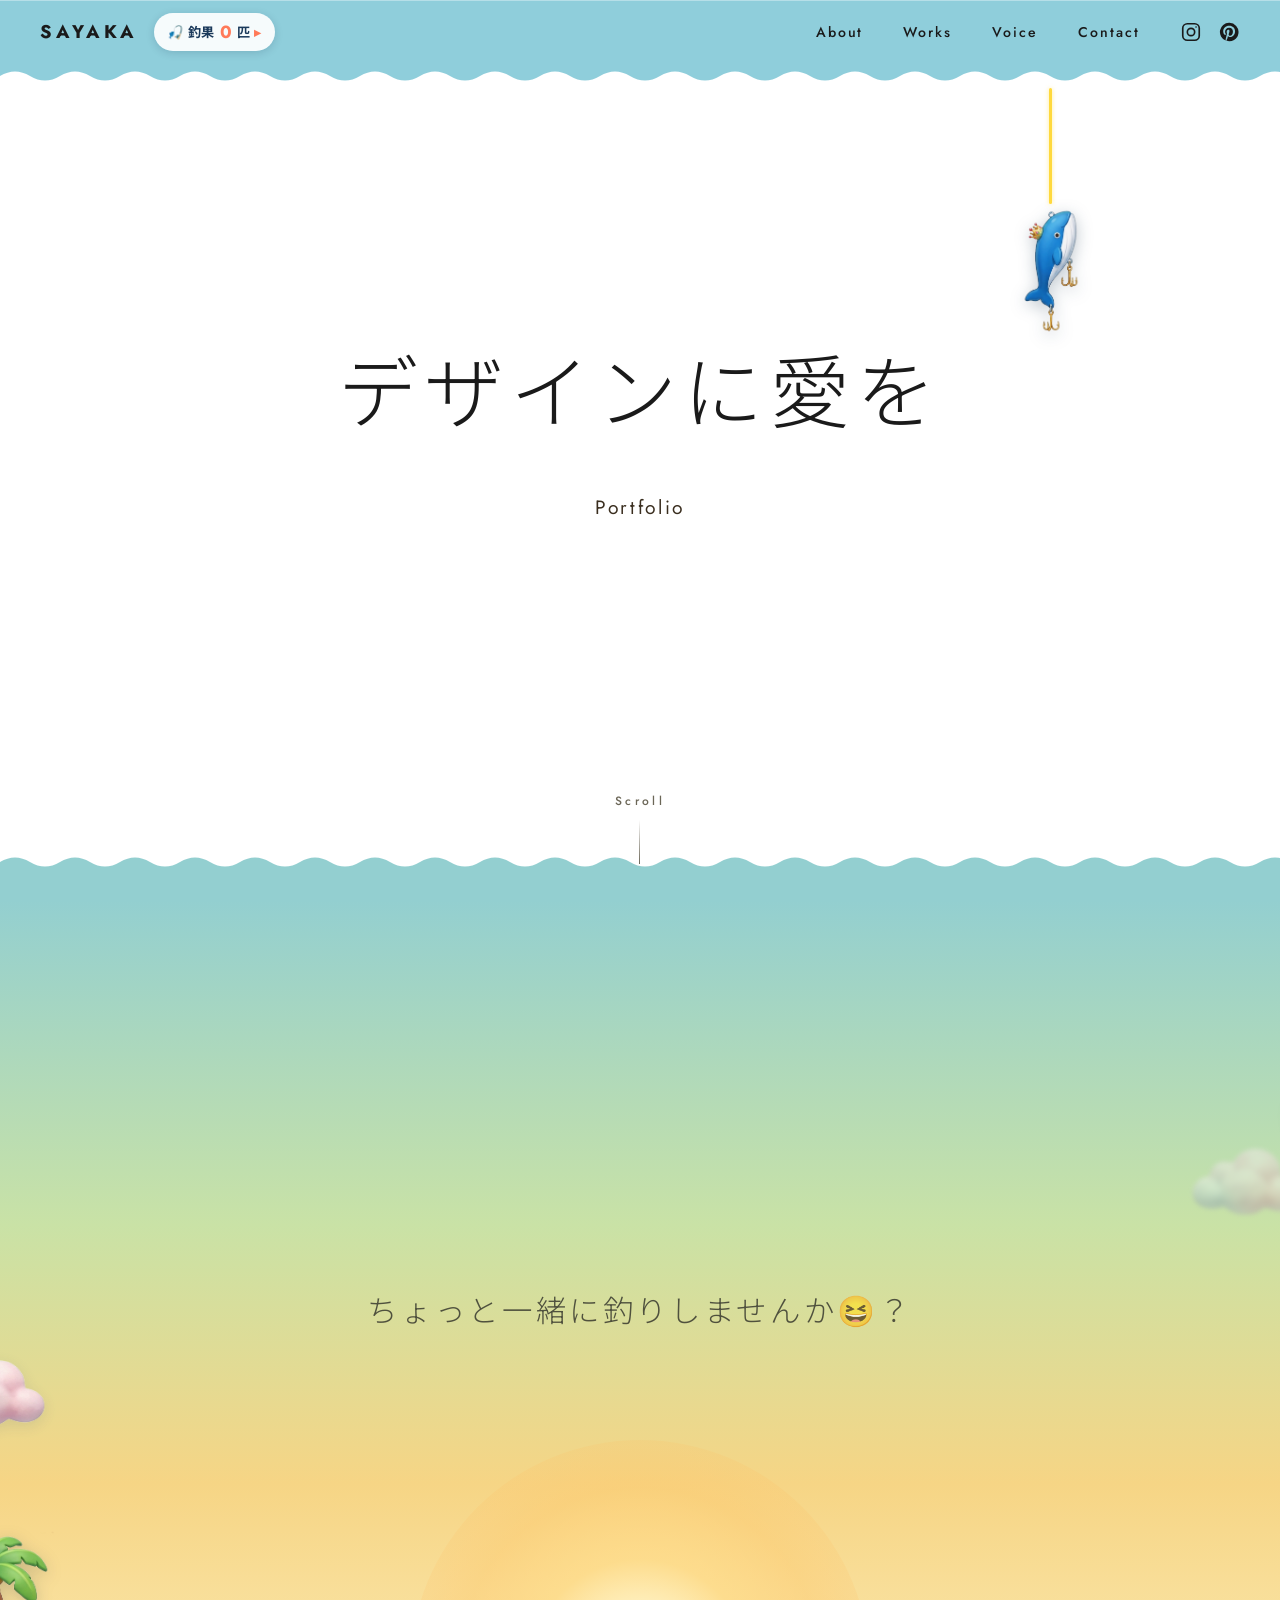
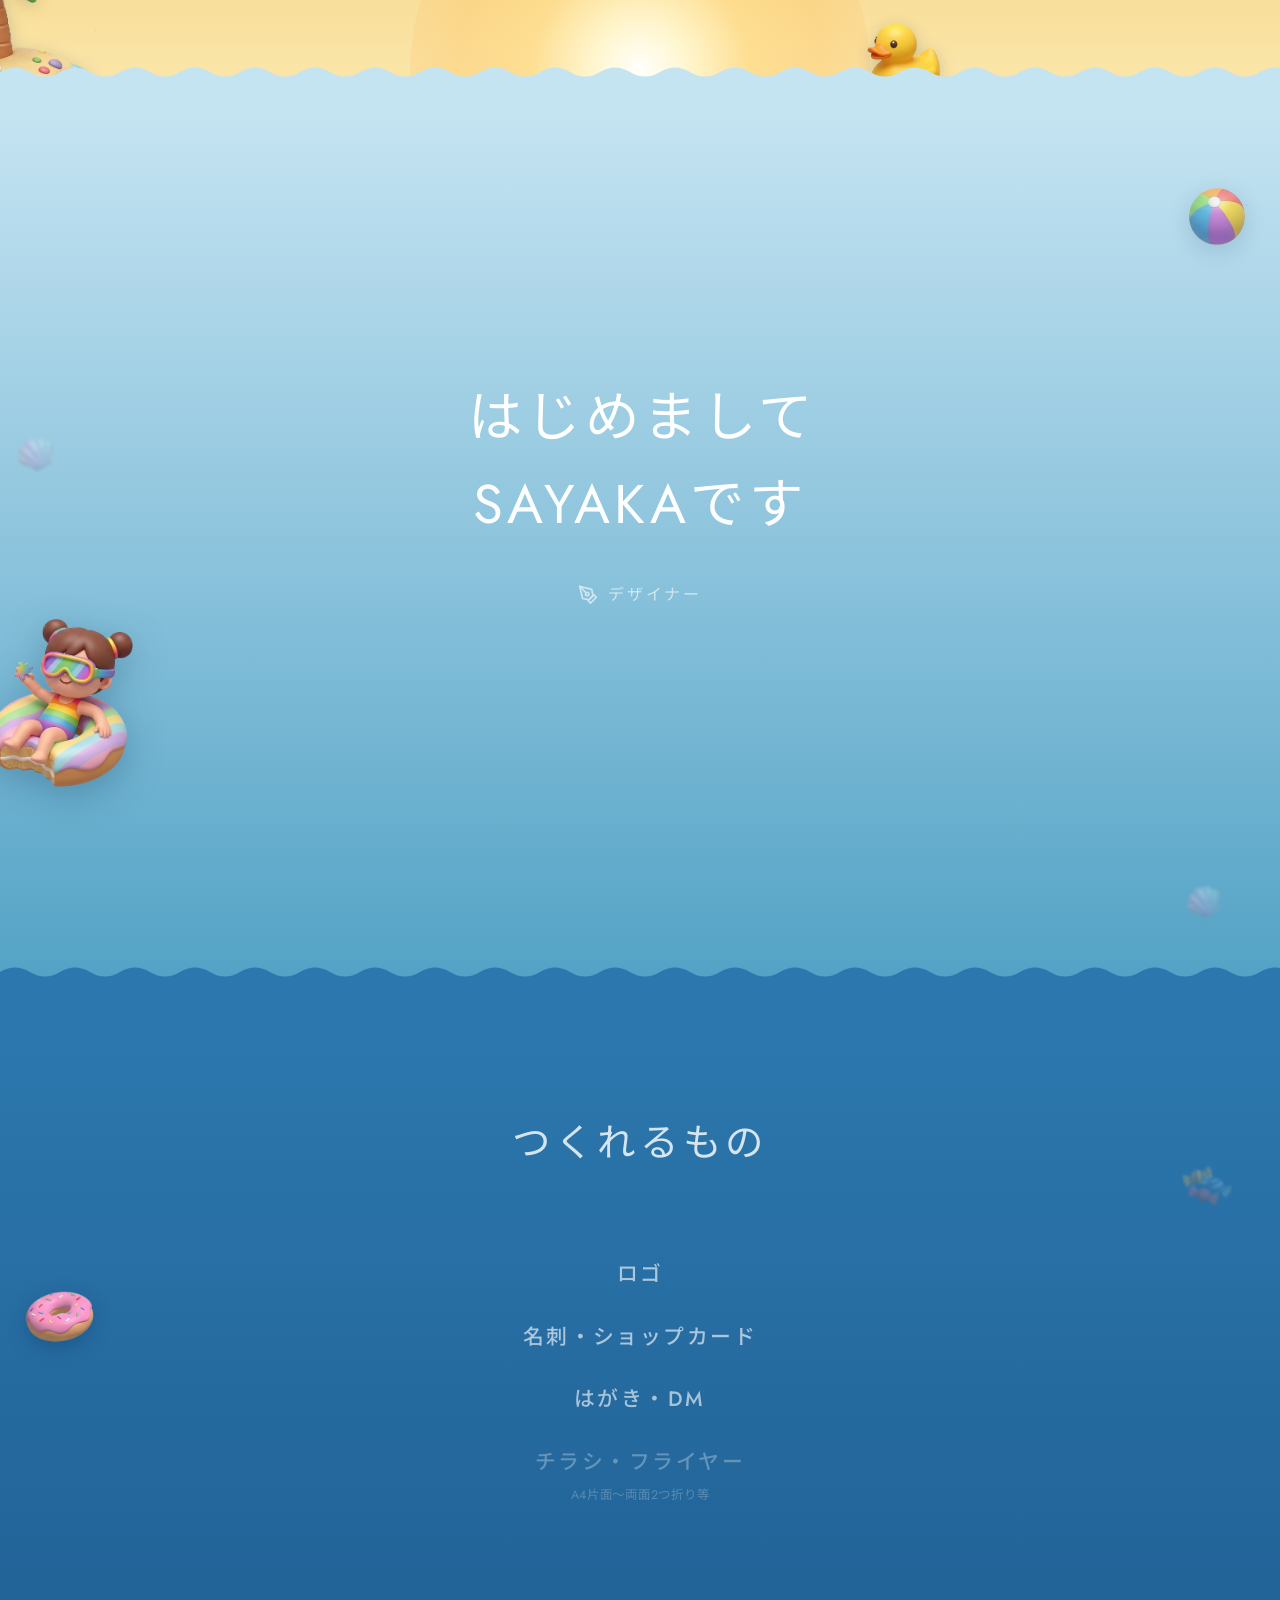
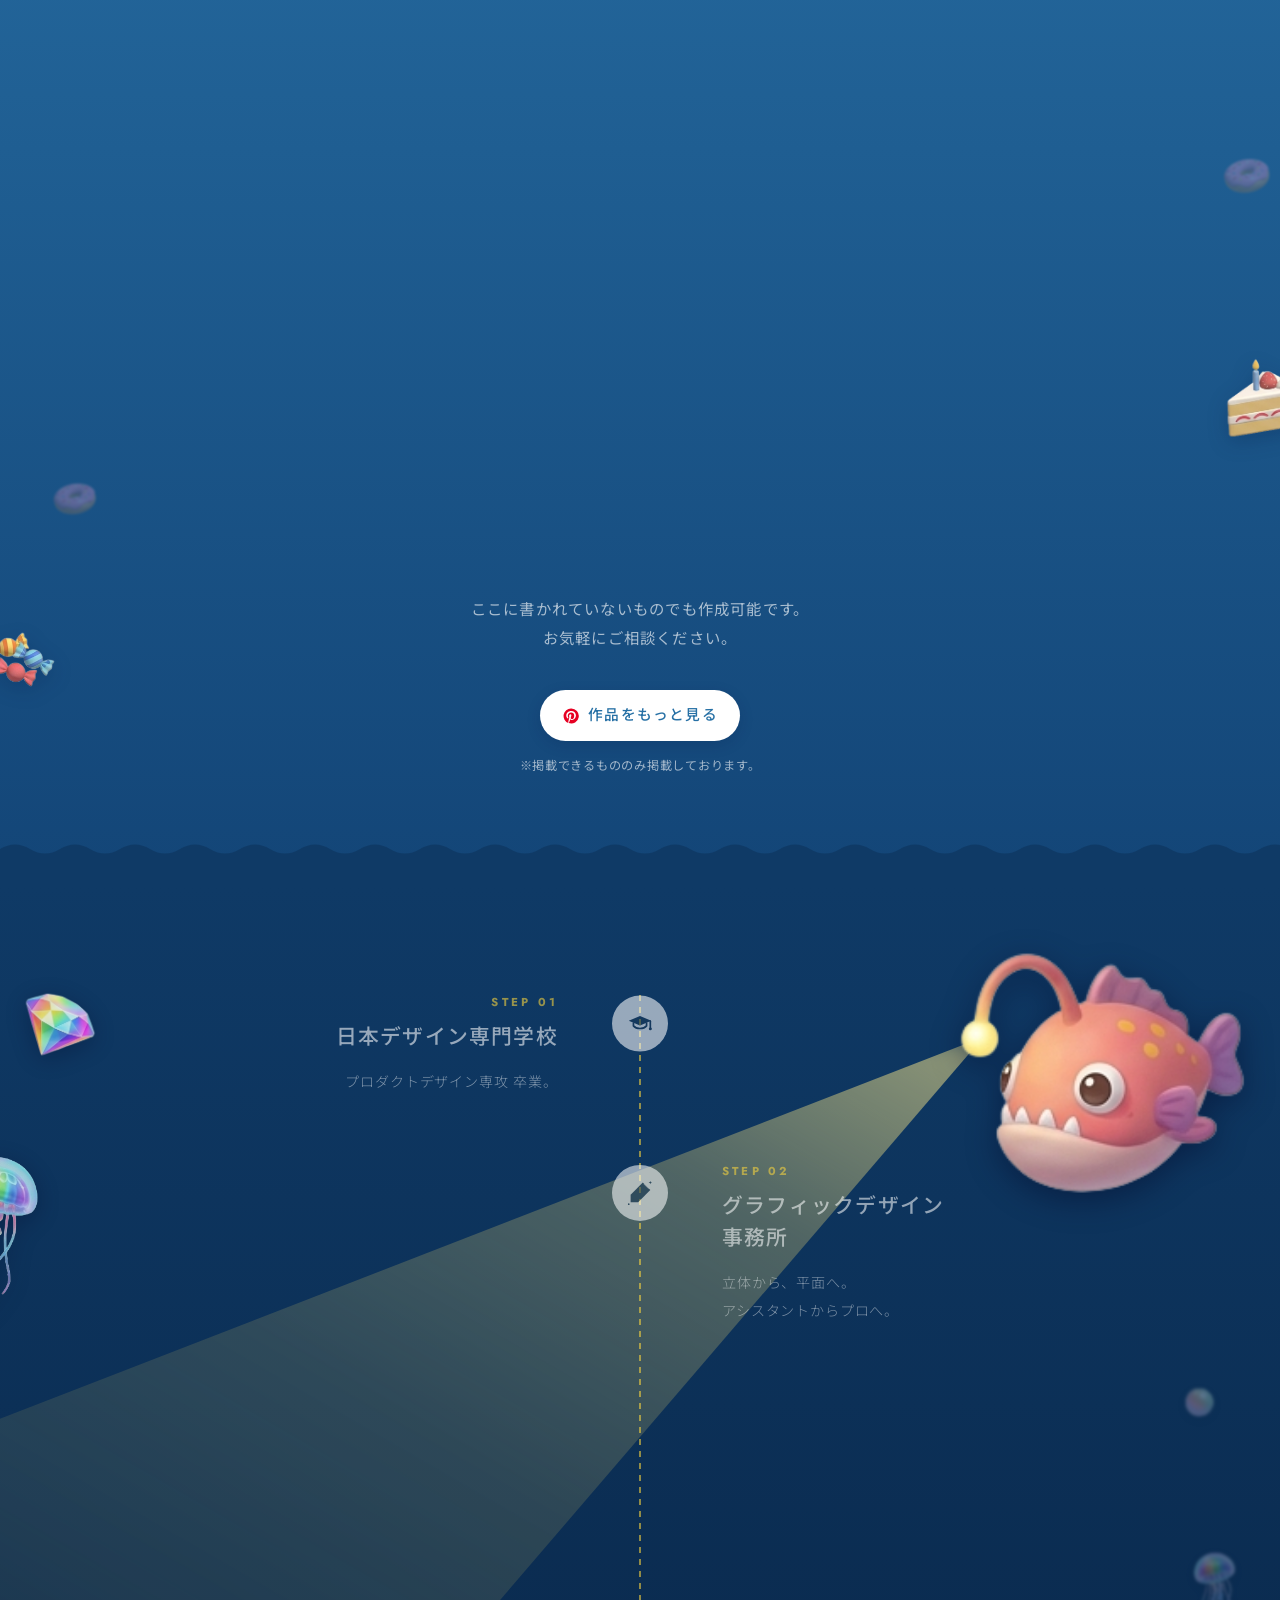
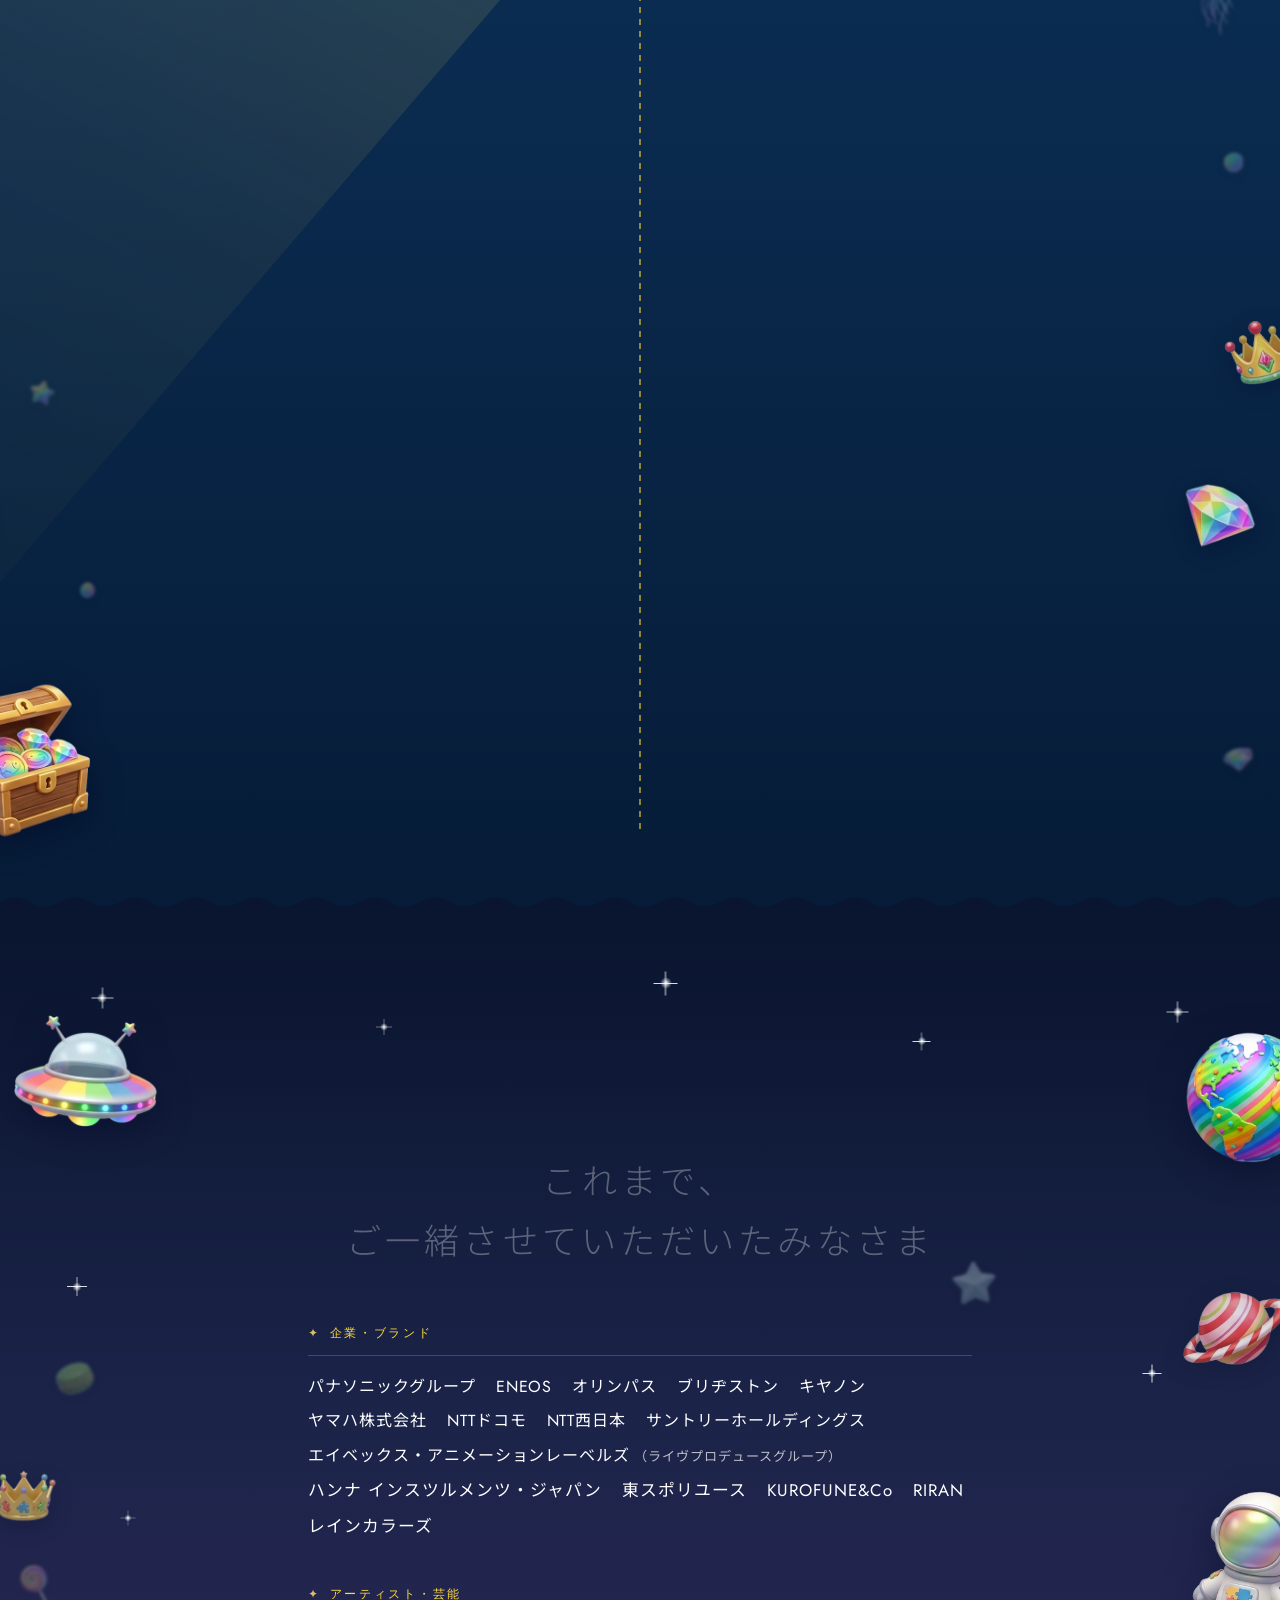
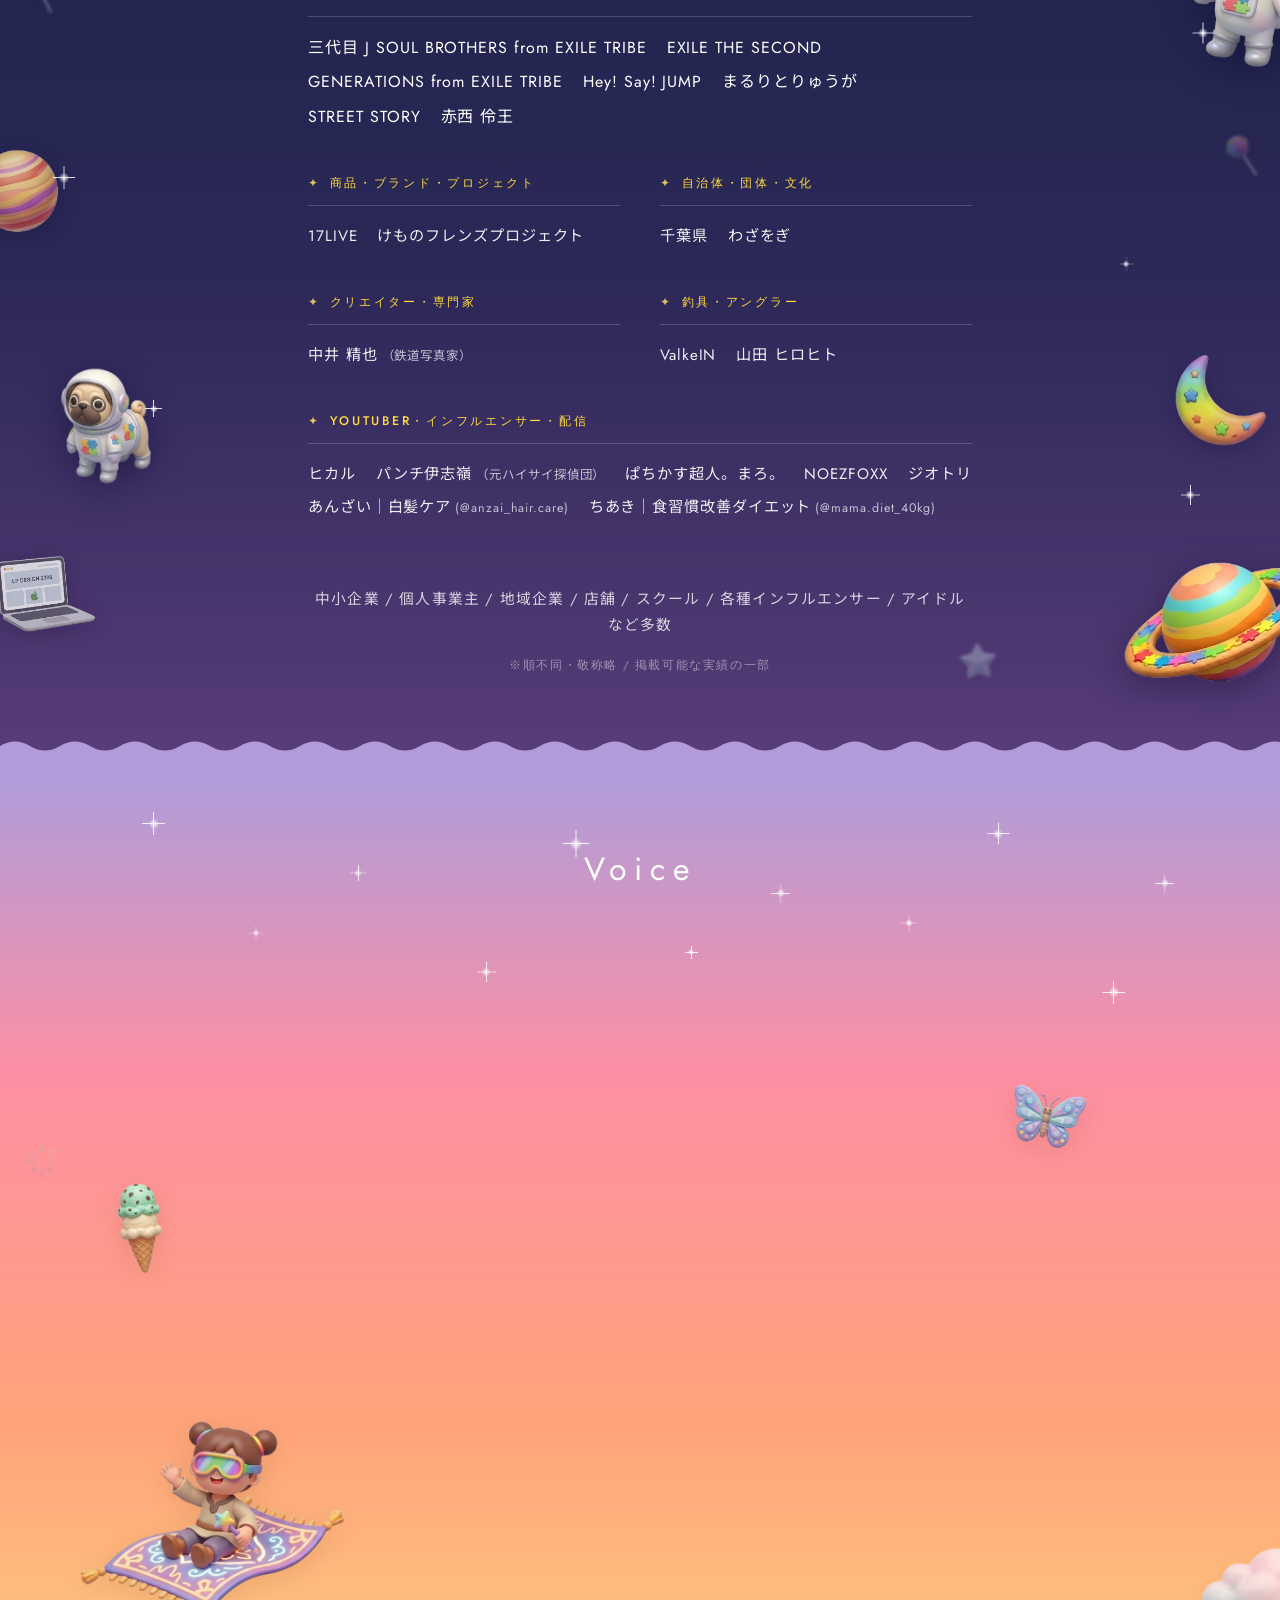
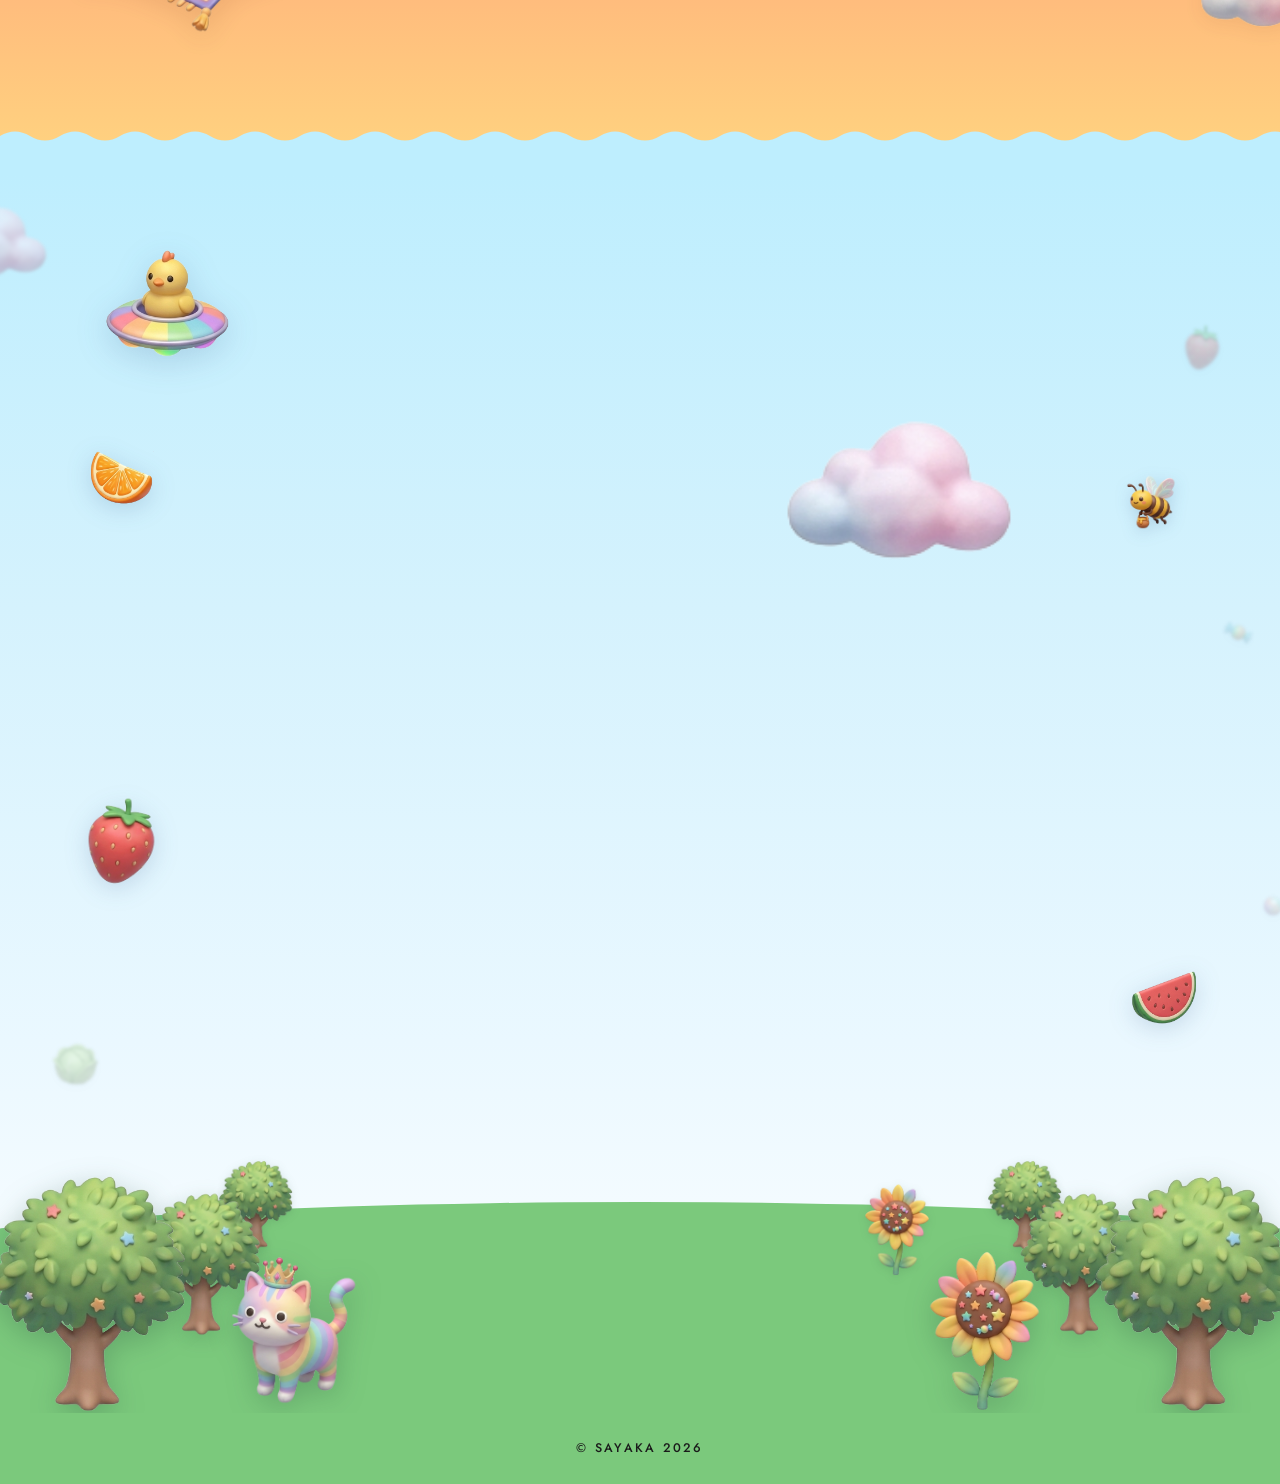
==== commit 5181d81e: "企業実績3件の文字サイズを強調表記に統一、「タップして釣る」吹き出しからも釣れるように - KUROFUNE&Co / RIRAN / レインカラーズ を works-li-emph に（ハンナ・東ス" ====
--- a/site/index.html
+++ b/site/index.html
@@ -481,9 +481,9 @@
           <ul class="works-list works-list-sub">
             <li class="works-li-emph">ハンナ インスツルメンツ・ジャパン</li>
             <li class="works-li-emph">東スポリユース</li>
-            <li>KUROFUNE&amp;Co</li>
-            <li>RIRAN</li>
-            <li>レインカラーズ</li>
+            <li class="works-li-emph">KUROFUNE&amp;Co</li>
+            <li class="works-li-emph">RIRAN</li>
+            <li class="works-li-emph">レインカラーズ</li>
           </ul>
         </section>
 
--- a/site/style.css
+++ b/site/style.css
@@ -413,7 +413,8 @@
   transform: translate(50%, -50%) rotate(45deg);
   border-radius: 2px;
 }
-.lure-trail.is-catchable .lure-hint { opacity: 1; animation: hintBob 1.8s ease-in-out infinite; }
+.lure-trail.is-catchable .lure-hint { opacity: 1; animation: hintBob 1.8s ease-in-out infinite; pointer-events: auto; cursor: pointer; }
+.lure-trail.is-catchable .lure-hint:hover { box-shadow: 0 6px 20px rgba(0, 30, 60, 0.28); }
 .lure-trail.is-reeling .lure-hint { opacity: 0; }
 @keyframes hintBob {
   0%, 100% { transform: translateY(-50%) translateX(0); }
